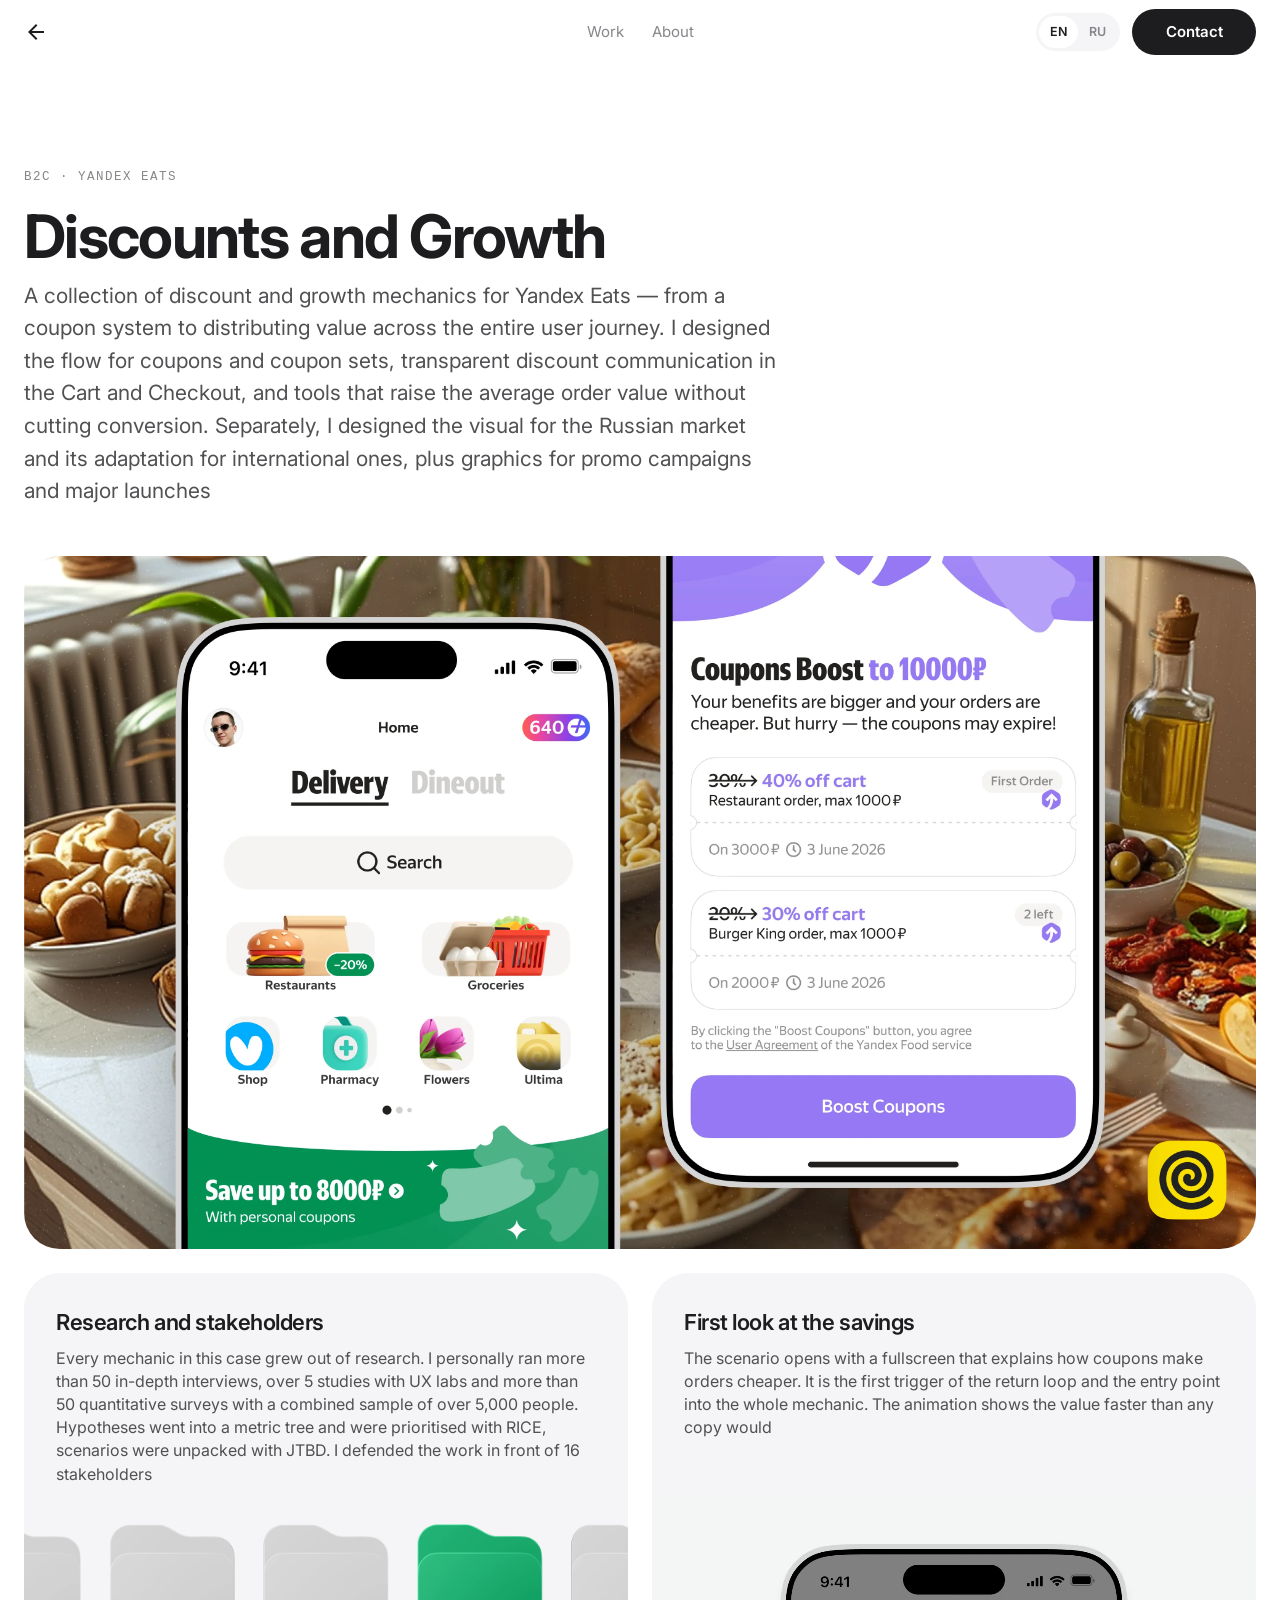
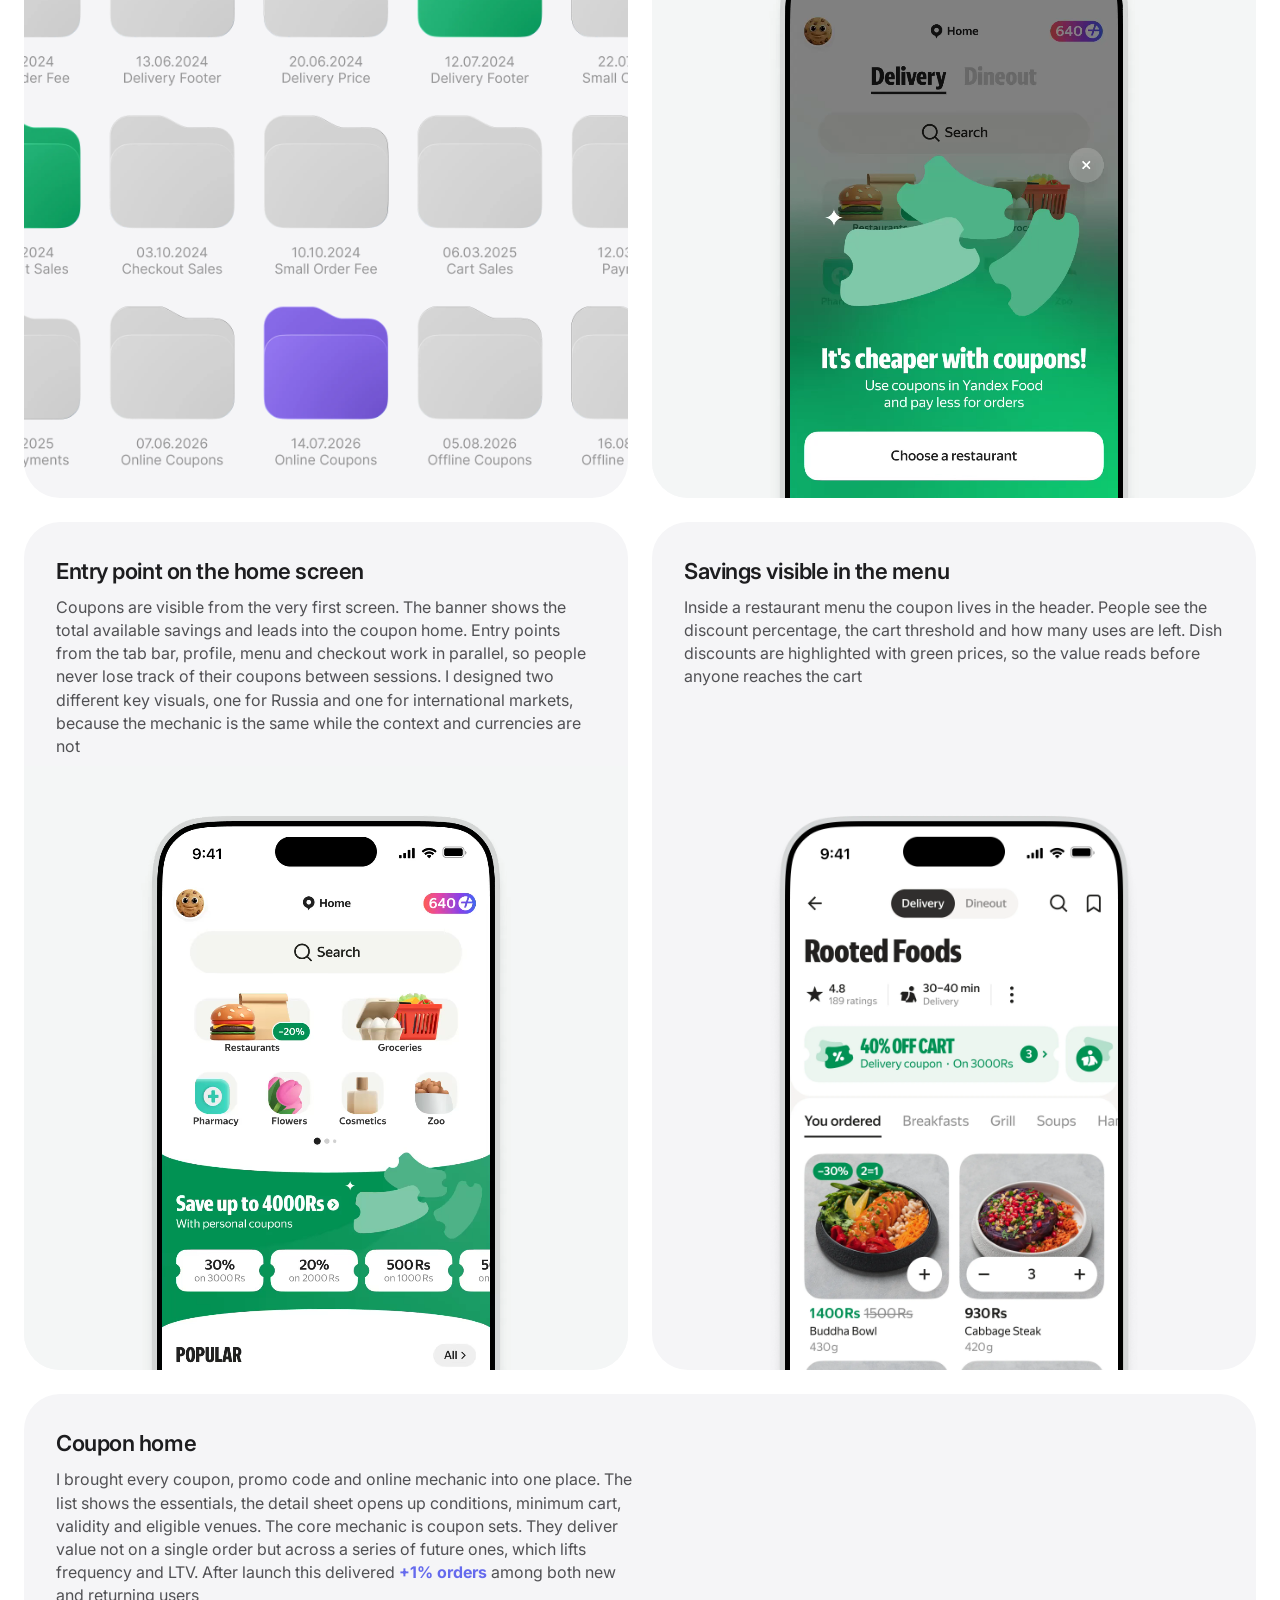
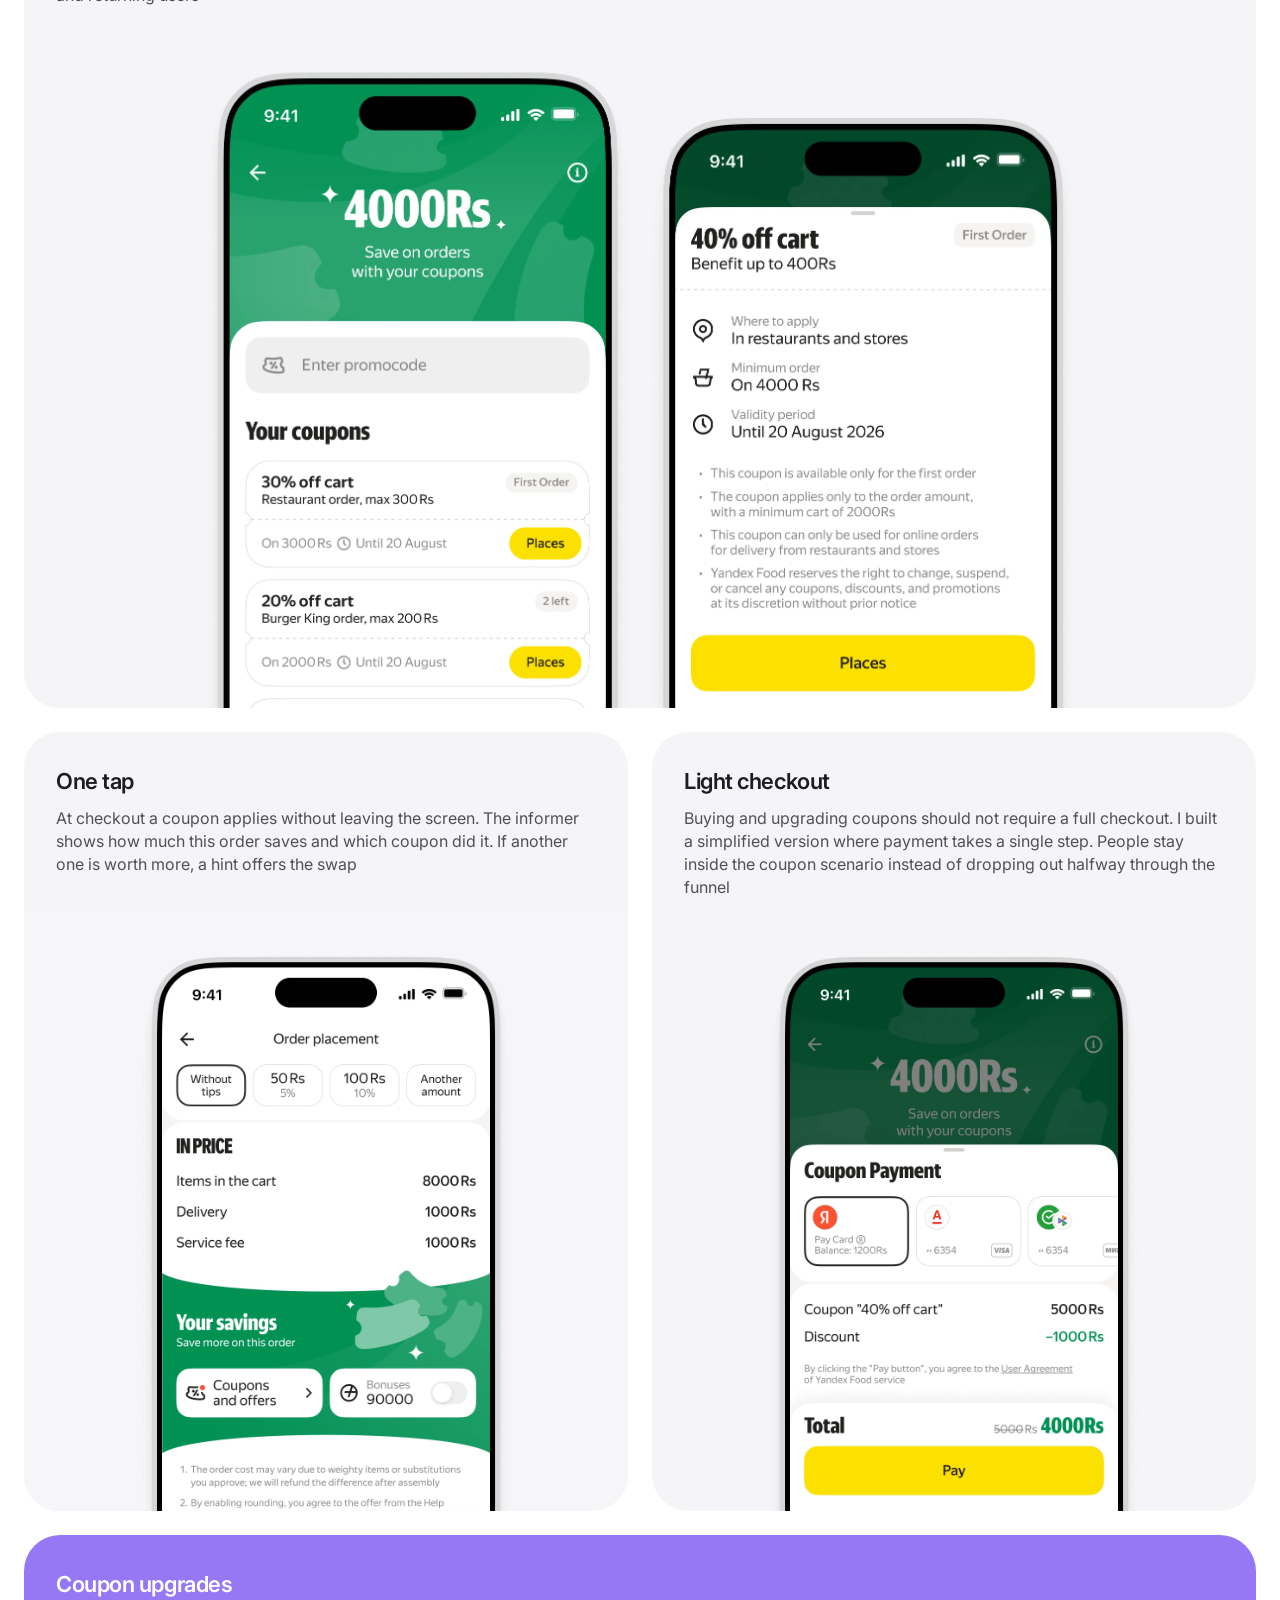
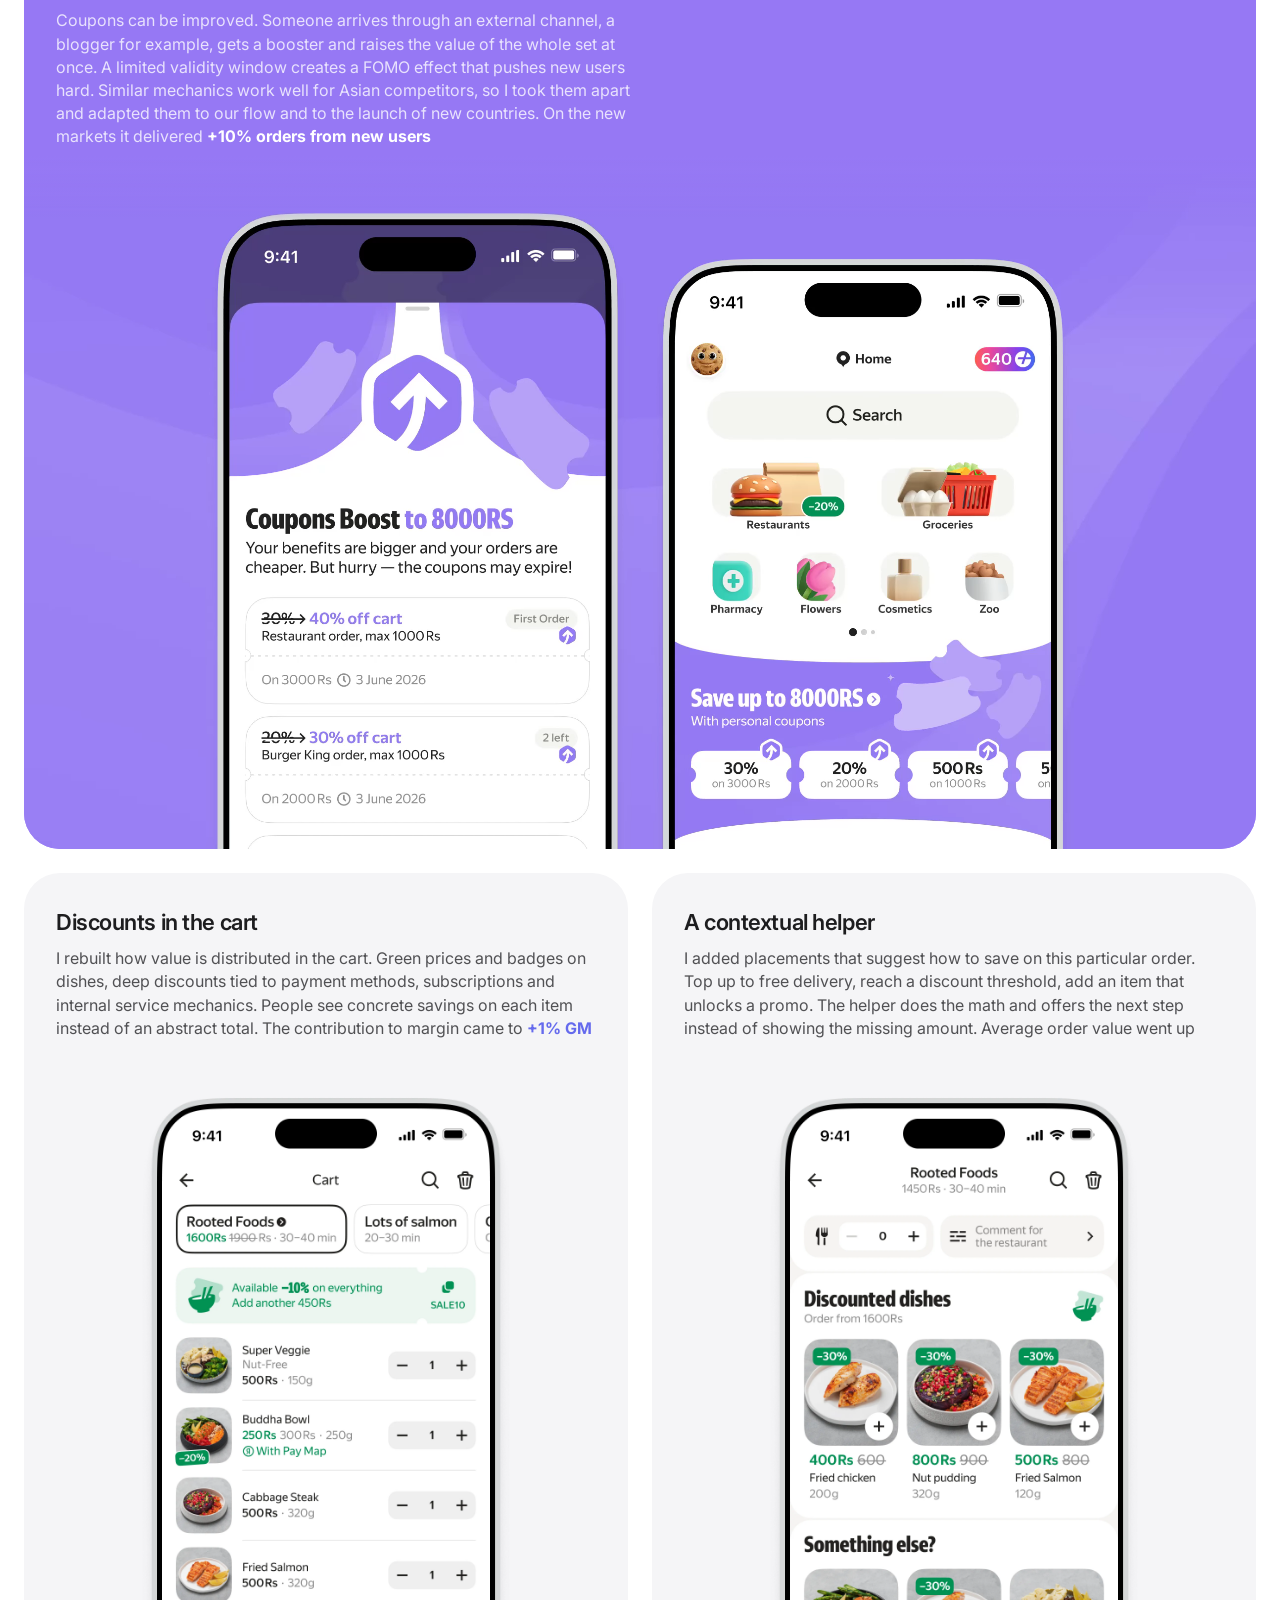
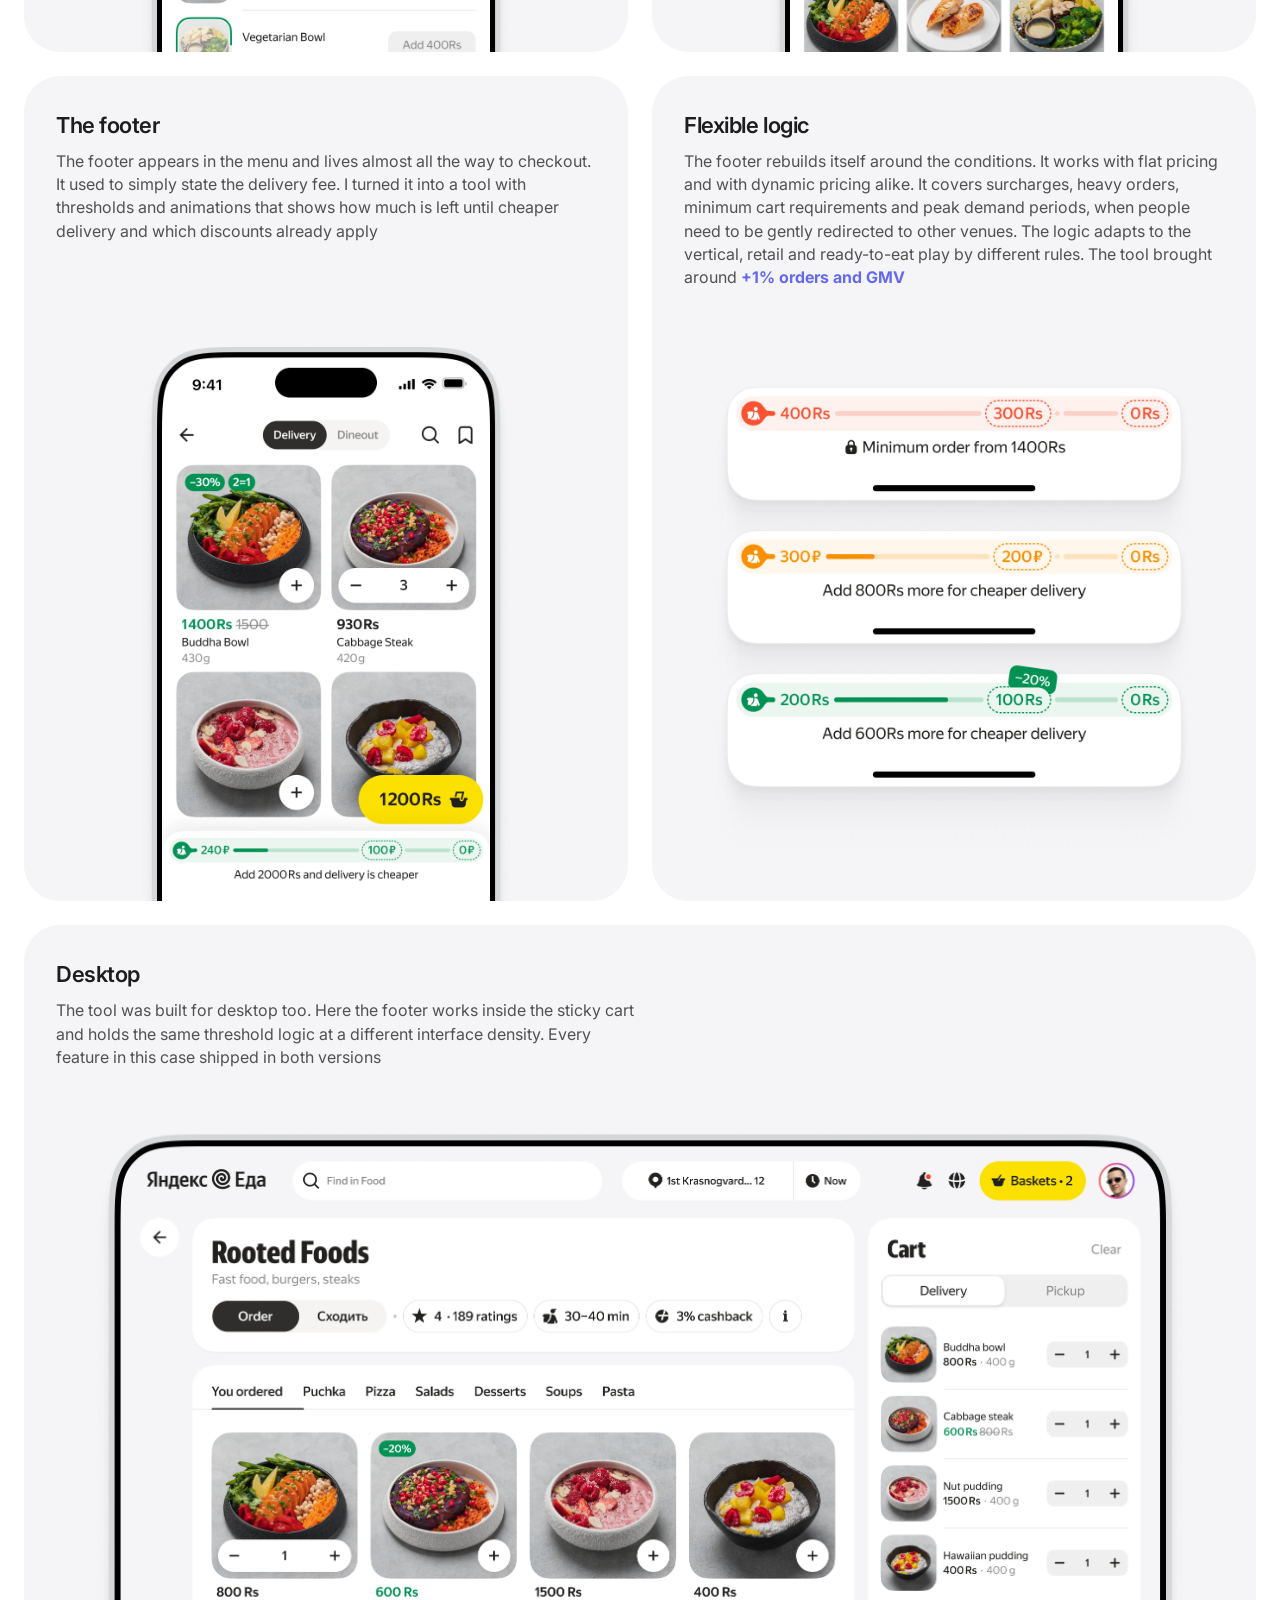
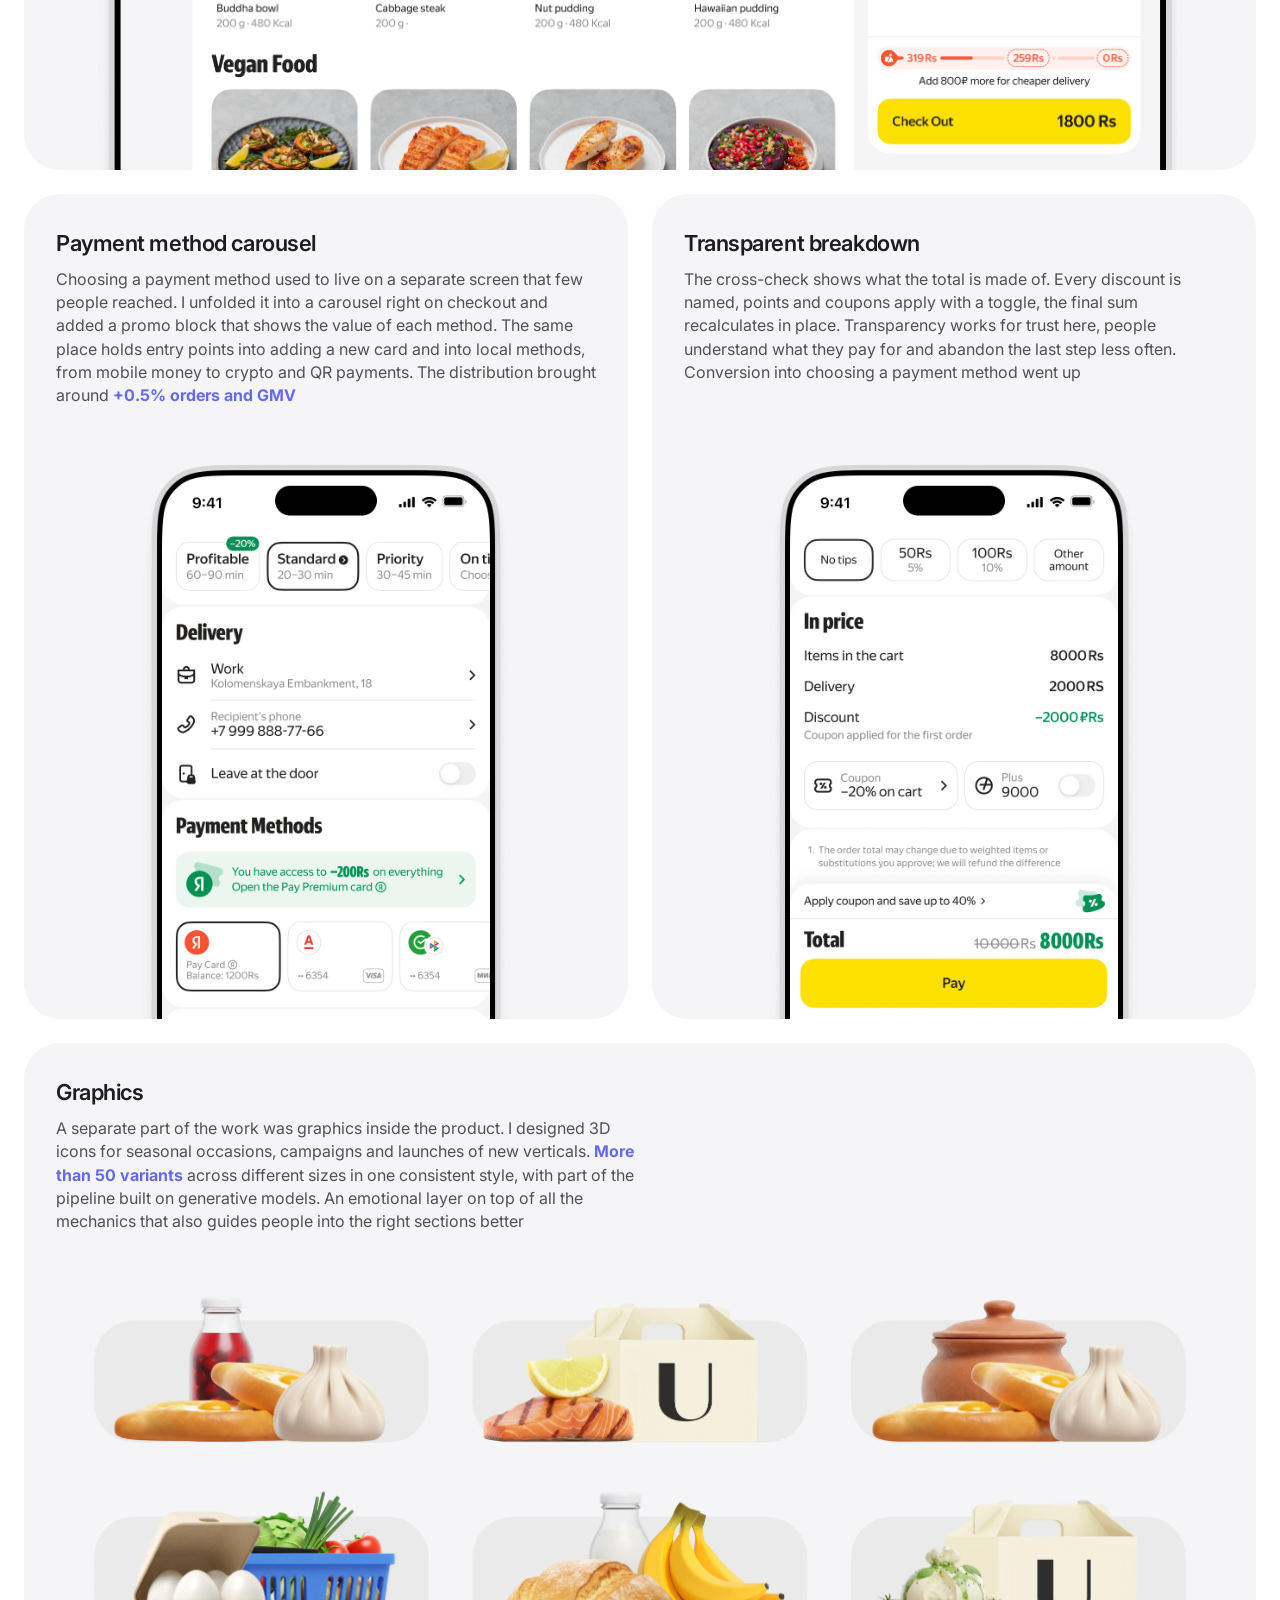
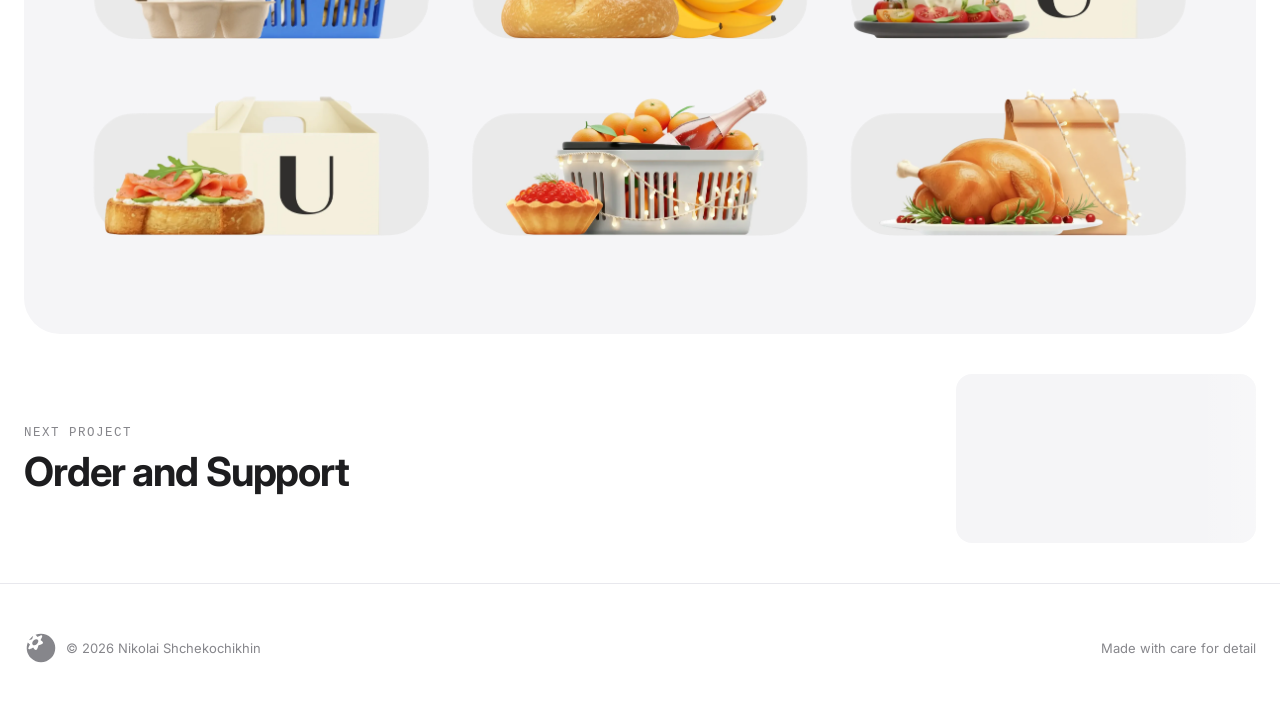
==== projects/discounts-and-growth/index.html @ 85268cc8 "Added New Project" ====
<!DOCTYPE html>
<html lang="en">
<head>
  <meta charset="UTF-8" />
  <meta name="viewport" content="width=device-width, initial-scale=1.0" />
  <title>Скидки и Рост — Николай Щекочихин</title>
  <link rel="icon" type="image/svg+xml" href="../../assets/favicon.svg" />
  <link rel="apple-touch-icon" href="../../assets/apple-touch-icon.png" />
  <meta name="description" content="Кейс: Скидки и Рост." />
  <link rel="preconnect" href="https://fonts.googleapis.com" />
  <link rel="preconnect" href="https://fonts.gstatic.com" crossorigin />
  <link href="https://fonts.googleapis.com/css2?family=Inter:wght@400;500;600;700;800&display=swap" rel="stylesheet" />
  <link rel="stylesheet" href="../../styles.css" />
  <!-- Yandex.Metrika counter -->
  <script type="text/javascript">
    (function(m,e,t,r,i,k,a){
        m[i]=m[i]||function(){(m[i].a=m[i].a||[]).push(arguments)};
        m[i].l=1*new Date();
        for (var j = 0; j < document.scripts.length; j++) {if (document.scripts[j].src === r) { return; }}
        k=e.createElement(t),a=e.getElementsByTagName(t)[0],k.async=1,k.src=r,a.parentNode.insertBefore(k,a)
    })(window, document,'script','https://mc.yandex.ru/metrika/tag.js?id=111039248', 'ym');

    ym(111039248, 'init', {ssr:true, webvisor:true, clickmap:true, ecommerce:"dataLayer", referrer: document.referrer, url: location.href, accurateTrackBounce:true, trackLinks:true});
  </script>
  <noscript><div><img src="https://mc.yandex.ru/watch/111039248" style="position:absolute; left:-9999px;" alt="" /></div></noscript>
  <!-- /Yandex.Metrika counter -->
</head>
<body>

  <!-- ============ HEADER (full-width sticky bar, back) ============ -->
  <header class="site-header">
    <div class="wrap nav">
      <a class="nav-back" href="../../index.html" aria-label="Назад"><svg viewBox="0 0 24 24" fill="none"><path fill-rule="evenodd" clip-rule="evenodd" d="M7.8 11L13.4 5.4L12 4L4 12L12 20L13.4 18.6L7.8 13H20V11H7.8Z" fill="currentColor"/></svg></a>
      <nav class="nav-links">
        <a href="../../index.html" data-ru="Работы" data-en="Work">Работы</a>
        <a href="../../about.html" data-ru="Обо мне" data-en="About">Обо мне</a>
      </nav>
      <div class="nav-right">
        <div class="lang-toggle" role="group" aria-label="Language">
          <button data-lang="en" class="active">EN</button>
          <button data-lang="ru">RU</button>
        </div>
        <a class="btn btn-primary" href="https://t.me/username" target="_blank" rel="noopener" aria-label="Связаться"><span class="cta-label" data-ru="Связаться" data-en="Contact">Связаться</span><svg class="cta-ic" viewBox="0 0 24 24" fill="none"><path d="M9.55825 14.3029L15.9202 19.0033C16.6462 19.4038 17.1702 19.1964 17.351 18.3292L19.9407 6.12583C20.2058 5.06284 19.5355 4.58072 18.841 4.89603L3.63455 10.7596C2.59657 11.1759 2.60262 11.755 3.44535 12.013L7.34766 13.231L16.3819 7.53138C16.8084 7.27275 17.1998 7.4118 16.8786 7.69693" fill="currentColor"/></svg></a>
      </div>
    </div>
  </header>

  <main>

    <!-- ========================= PROJECT HERO ========================= -->
    <section class="project-hero">
      <div class="wrap">
        <div class="eyebrow reveal" data-ru="B2C · Yandex Eats" data-en="B2C · Yandex Eats">B2C · Yandex Eats</div>
        <h1 class="display reveal" data-ru="Скидки и Рост" data-en="Discounts and Growth">Скидки и Рост</h1>
        <p class="project-summary reveal"
           data-ru="Набор скидочных и ростовых механик Яндекс Еды — от системы купонов до дистрибуции выгоды по всему пути пользователя. Проектировал флоу купонов и наборов, прозрачную коммуникацию скидок на Корзине и Чекауте, инструменты, которые повышают средний чек, не срезая конверсию в заказ. Отдельно проектировал визуал под российский рынок и адаптацию под международные, а также графику для промо-кампаний и крупных запусков"
           data-en="A collection of discount and growth mechanics for Yandex Eats — from a coupon system to distributing value across the entire user journey. I designed the flow for coupons and coupon sets, transparent discount communication in the Cart and Checkout, and tools that raise the average order value without cutting conversion. Separately, I designed the visual for the Russian market and its adaptation for international ones, plus graphics for promo campaigns and major launches">A collection of discount and growth mechanics for Yandex Eats — from a coupon system to distributing value across the entire user journey. I designed the flow for coupons and coupon sets, transparent discount communication in the Cart and Checkout, and tools that raise the average order value without cutting conversion. Separately, I designed the visual for the Russian market and its adaptation for international ones, plus graphics for promo campaigns and major launches</p>
      </div>
    </section>

    <!-- ============================================================
         КЕЙС — карточки (v2). Одна карточка = опц. текст сверху + одна
         картинка на сером. Аспект задаёт сама картинка (прозрачный PNG).
           .ccard        половина ширины
           +.full        на всю ширину сетки
           +.fill        без текста — картинка на всю карточку
           +.violet      фиолетовая заливка (одна карточка — апгрейд купонов)
         Метрики в тексте — <span class="metric"> (нужен data-html на <p>).
         Картинки: img/NN-sq.webp | img/NN-16x9.webp
         Видео: img/NN-*.webm (VP9) + poster того же имени .webp. Если
         браузер не умеет webm, останется статичный poster — этого хватает,
         второй фолбэк не держим. Ленивую загрузку и play/pause по вьюпорту
         делает initCaseVideo() в main.js.
         ============================================================ -->
    <div class="wrap">
      <div class="case-flow">

        <!-- Обложка кейса — 16:9, без текста -->
        <div class="ccard fill full reveal">
          <div class="cm"><img src="img/01-cover-wide.webp" width="4000" height="2250" alt="" loading="eager"></div>
        </div>

        <!-- ГРУППА 0 · Подход -->

        <!-- 02 · Ресёрч и стейкхолдеры -->
        <div class="ccard reveal">
          <div class="ct">
            <h3 data-ru="Ресёрч и стейкхолдеры" data-en="Research and stakeholders">Research and stakeholders</h3>
            <p data-ru="Каждая механика в кейсе выросла из ресёрча. Лично провёл больше 50 глубинных интервью, свыше 5 исследований с UX-лабораториями и больше 50 количественных опросов с общей выборкой более 5000 человек. Гипотезы складывал в дерево метрик и приоритизировал по RICE, сценарии разбирал через JTBD. Решения защищал перед 16 стейкхолдерами"
               data-en="Every mechanic in this case grew out of research. I personally ran more than 50 in-depth interviews, over 5 studies with UX labs and more than 50 quantitative surveys with a combined sample of over 5,000 people. Hypotheses went into a metric tree and were prioritised with RICE, scenarios were unpacked with JTBD. I defended the work in front of 16 stakeholders">Every mechanic in this case grew out of research. I personally ran more than 50 in-depth interviews, over 5 studies with UX labs and more than 50 quantitative surveys with a combined sample of over 5,000 people. Hypotheses went into a metric tree and were prioritised with RICE, scenarios were unpacked with JTBD. I defended the work in front of 16 stakeholders</p>
          </div>
          <div class="cm"><img src="img/02-sq.webp" width="2800" height="2800" alt="" loading="lazy"></div>
        </div>

        <!-- ГРУППА 1 · Купоны -->

        <!-- 03 · Встречающий фуллскрин (видео) -->
        <div class="ccard reveal">
          <div class="ct">
            <h3 data-ru="Первое знакомство с выгодой" data-en="First look at the savings">First look at the savings</h3>
            <p data-ru="Сценарий начинается с фуллскрина, который объясняет, что с купонами заказы обходятся дешевле. Это первый триггер петли возврата и вход во всю механику. Анимация показывает выгоду быстрее, чем это сделал бы текст"
               data-en="The scenario opens with a fullscreen that explains how coupons make orders cheaper. It is the first trigger of the return loop and the entry point into the whole mechanic. The animation shows the value faster than any copy would">The scenario opens with a fullscreen that explains how coupons make orders cheaper. It is the first trigger of the return loop and the entry point into the whole mechanic. The animation shows the value faster than any copy would</p>
          </div>
          <div class="cm"><video src="img/03-sq.webm" poster="img/03-sq.webp" width="1400" height="1400" muted loop playsinline preload="none" aria-hidden="true"></video></div>
        </div>

        <!-- 04 · Точка входа на главной (видео) -->
        <div class="ccard reveal">
          <div class="ct">
            <h3 data-ru="Точка входа на главной" data-en="Entry point on the home screen">Entry point on the home screen</h3>
            <p data-ru="Купоны видно с первого экрана. Баннер показывает сумму доступной выгоды и ведёт в дом купонов. Параллельно работают входы из таббара, профиля, меню и чекаута, поэтому пользователь не теряет свои купоны между сессиями. Для РФ и для международных рынков сделал два разных ключевых визуала, потому что механика одна, а контекст и валюты разные"
               data-en="Coupons are visible from the very first screen. The banner shows the total available savings and leads into the coupon home. Entry points from the tab bar, profile, menu and checkout work in parallel, so people never lose track of their coupons between sessions. I designed two different key visuals, one for Russia and one for international markets, because the mechanic is the same while the context and currencies are not">Coupons are visible from the very first screen. The banner shows the total available savings and leads into the coupon home. Entry points from the tab bar, profile, menu and checkout work in parallel, so people never lose track of their coupons between sessions. I designed two different key visuals, one for Russia and one for international markets, because the mechanic is the same while the context and currencies are not</p>
          </div>
          <div class="cm"><video src="img/04-sq.webm" poster="img/04-sq.webp" width="1400" height="1400" muted loop playsinline preload="none" aria-hidden="true"></video></div>
        </div>

        <!-- 05 · Экран меню -->
        <div class="ccard reveal">
          <div class="ct">
            <h3 data-ru="Выгода видна в меню" data-en="Savings visible in the menu">Savings visible in the menu</h3>
            <p data-ru="Внутри меню купон живёт в шапке ресторана. Пользователь видит процент скидки, порог корзины и число оставшихся применений. Скидки на блюда подсвечены зелёными ценами, поэтому выгода читается ещё до перехода в корзину"
               data-en="Inside a restaurant menu the coupon lives in the header. People see the discount percentage, the cart threshold and how many uses are left. Dish discounts are highlighted with green prices, so the value reads before anyone reaches the cart">Inside a restaurant menu the coupon lives in the header. People see the discount percentage, the cart threshold and how many uses are left. Dish discounts are highlighted with green prices, so the value reads before anyone reaches the cart</p>
          </div>
          <div class="cm"><img src="img/05-sq.webp" width="2800" height="2800" alt="" loading="lazy"></div>
        </div>

        <!-- 06 · Дом купонов -->
        <div class="ccard full reveal">
          <div class="ct">
            <h3 data-ru="Дом купонов" data-en="Coupon home">Coupon home</h3>
            <p data-html data-ru="Собрал все купоны, промокоды и онлайн-механики в одном месте. Список показывает главное, детальная шторка раскрывает условия, минимальную корзину, срок действия и доступные заведения. Ключевая механика это наборы купонов. Они дают выгоду не на один заказ, а на серию будущих, и за счёт этого поднимают частотность и LTV. После запуска это дало <span class='metric'>+1% заказов</span> и у новичков, и у постоянных пользователей"
               data-en="I brought every coupon, promo code and online mechanic into one place. The list shows the essentials, the detail sheet opens up conditions, minimum cart, validity and eligible venues. The core mechanic is coupon sets. They deliver value not on a single order but across a series of future ones, which lifts frequency and LTV. After launch this delivered <span class='metric'>+1% orders</span> among both new and returning users">I brought every coupon, promo code and online mechanic into one place. The list shows the essentials, the detail sheet opens up conditions, minimum cart, validity and eligible venues. The core mechanic is coupon sets. They deliver value not on a single order but across a series of future ones, which lifts frequency and LTV. After launch this delivered <span class='metric'>+1% orders</span> among both new and returning users</p>
          </div>
          <div class="cm"><img src="img/06-16x9.webp" width="4978" height="2800" alt="" loading="lazy"></div>
        </div>

        <!-- 07 · Точка входа на чекауте (видео) -->
        <div class="ccard reveal">
          <div class="ct">
            <h3 data-ru="В один тап" data-en="One tap">One tap</h3>
            <p data-ru="На чекауте купон применяется без ухода с экрана. Информер показывает, сколько пользователь экономит на этом заказе и какой купон сработал. Если выгоднее применить другой, подсказка предложит замену"
               data-en="At checkout a coupon applies without leaving the screen. The informer shows how much this order saves and which coupon did it. If another one is worth more, a hint offers the swap">At checkout a coupon applies without leaving the screen. The informer shows how much this order saves and which coupon did it. If another one is worth more, a hint offers the swap</p>
          </div>
          <div class="cm"><video src="img/07-sq.webm" poster="img/07-sq.webp" width="1400" height="1400" muted loop playsinline preload="none" aria-hidden="true"></video></div>
        </div>

        <!-- 08 · Лайт-чекаут -->
        <div class="ccard reveal">
          <div class="ct">
            <h3 data-ru="Лайт-чекаут" data-en="Light checkout">Light checkout</h3>
            <p data-ru="Покупка и апгрейд купонов не должны требовать полного чекаута. Собрал упрощённую версию, где оплата занимает один шаг. Так пользователь остаётся внутри купонного сценария и не выпадает из воронки на середине"
               data-en="Buying and upgrading coupons should not require a full checkout. I built a simplified version where payment takes a single step. People stay inside the coupon scenario instead of dropping out halfway through the funnel">Buying and upgrading coupons should not require a full checkout. I built a simplified version where payment takes a single step. People stay inside the coupon scenario instead of dropping out halfway through the funnel</p>
          </div>
          <div class="cm"><img src="img/08-sq.webp" width="2800" height="2800" alt="" loading="lazy"></div>
        </div>

        <!-- 09 · Апгрейд купонов — фиолетовая, во всю ширину (видео) -->
        <div class="ccard full violet reveal">
          <div class="ct">
            <h3 data-ru="Апгрейд купонов" data-en="Coupon upgrades">Coupon upgrades</h3>
            <p data-html data-ru="Купоны можно улучшать. Пользователь приходит по внешнему каналу, например от блогера, получает бустер и повышает номинал сразу всего набора. Ограниченный срок действия создаёт FOMO-эффект, который сильно качает новичков. Похожие механики хорошо работают у азиатских конкурентов, я разобрал их и адаптировал под наш флоу и под запуск новых стран. На новых рынках механика дала <span class='metric'>+10% заказов новичков</span>"
               data-en="Coupons can be improved. Someone arrives through an external channel, a blogger for example, gets a booster and raises the value of the whole set at once. A limited validity window creates a FOMO effect that pushes new users hard. Similar mechanics work well for Asian competitors, so I took them apart and adapted them to our flow and to the launch of new countries. On the new markets it delivered <span class='metric'>+10% orders from new users</span>">Coupons can be improved. Someone arrives through an external channel, a blogger for example, gets a booster and raises the value of the whole set at once. A limited validity window creates a FOMO effect that pushes new users hard. Similar mechanics work well for Asian competitors, so I took them apart and adapted them to our flow and to the launch of new countries. On the new markets it delivered <span class='metric'>+10% orders from new users</span></p>
          </div>
          <div class="cm"><video src="img/09-16x9.webm" poster="img/09-16x9.webp" width="2490" height="1400" muted loop playsinline preload="none" aria-hidden="true"></video></div>
        </div>

        <!-- ГРУППА 2 · Выгода на корзине -->

        <!-- 10 · Скидки в корзине -->
        <div class="ccard reveal">
          <div class="ct">
            <h3 data-ru="Скидки в корзине" data-en="Discounts in the cart">Discounts in the cart</h3>
            <p data-html data-ru="Пересобрал то, как выгода дистрибуцируется в корзине. Зелёные цены и бэйджи на блюдах, глубокие скидки по способам оплаты, подпискам и внутренним механикам сервиса. Пользователь видит не абстрактный итог, а конкретную экономию на каждой позиции. Вклад в маржинальность составил <span class='metric'>+1% GM</span>"
               data-en="I rebuilt how value is distributed in the cart. Green prices and badges on dishes, deep discounts tied to payment methods, subscriptions and internal service mechanics. People see concrete savings on each item instead of an abstract total. The contribution to margin came to <span class='metric'>+1% GM</span>">I rebuilt how value is distributed in the cart. Green prices and badges on dishes, deep discounts tied to payment methods, subscriptions and internal service mechanics. People see concrete savings on each item instead of an abstract total. The contribution to margin came to <span class='metric'>+1% GM</span></p>
          </div>
          <div class="cm"><img src="img/10-sq.webp" width="2800" height="2800" alt="" loading="lazy"></div>
        </div>

        <!-- 11 · Контекстный помощник -->
        <div class="ccard reveal">
          <div class="ct">
            <h3 data-ru="Контекстный помощник" data-en="A contextual helper">A contextual helper</h3>
            <p data-ru="Добавил плейсменты, которые подсказывают, как сэкономить именно на этом заказе. Добрать до бесплатной доставки, дотянуть до порога скидки, добавить позицию, которая откроет промо. Помощник считает за пользователя и предлагает следующий шаг вместо того, чтобы показать недостающую сумму. Средний чек вырос"
               data-en="I added placements that suggest how to save on this particular order. Top up to free delivery, reach a discount threshold, add an item that unlocks a promo. The helper does the math and offers the next step instead of showing the missing amount. Average order value went up">I added placements that suggest how to save on this particular order. Top up to free delivery, reach a discount threshold, add an item that unlocks a promo. The helper does the math and offers the next step instead of showing the missing amount. Average order value went up</p>
          </div>
          <div class="cm"><img src="img/11-sq.webp" width="2800" height="2800" alt="" loading="lazy"></div>
        </div>

        <!-- ГРУППА 3 · Футер -->

        <!-- 12 · Футер -->
        <div class="ccard reveal">
          <div class="ct">
            <h3 data-ru="Футер" data-en="The footer">The footer</h3>
            <p data-ru="Футер появляется с меню и живёт почти до чекаута. Раньше он просто сообщал стоимость доставки. Превратил его в инструмент с трешхолдами и анимациями, который показывает, сколько осталось до более выгодной доставки и какие скидки уже применены"
               data-en="The footer appears in the menu and lives almost all the way to checkout. It used to simply state the delivery fee. I turned it into a tool with thresholds and animations that shows how much is left until cheaper delivery and which discounts already apply">The footer appears in the menu and lives almost all the way to checkout. It used to simply state the delivery fee. I turned it into a tool with thresholds and animations that shows how much is left until cheaper delivery and which discounts already apply</p>
          </div>
          <div class="cm"><img src="img/12-sq.webp" width="2800" height="2800" alt="" loading="lazy"></div>
        </div>

        <!-- 13 · Гибкая логика -->
        <div class="ccard reveal">
          <div class="ct">
            <h3 data-ru="Гибкая логика" data-en="Flexible logic">Flexible logic</h3>
            <p data-html data-ru="Футер перестраивается под условия. Работает и при флэт-прайсинге, и при динамическом. Закрывает доплаты, тяжёлые заказы, минимальную корзину и периоды высокого спроса, когда пользователя нужно аккуратно развернуть в другие заведения. Логика адаптируется под направление, ритейл и готовая еда живут по разным правилам. Инструмент принёс около <span class='metric'>+1% заказов и GMV</span>"
               data-en="The footer rebuilds itself around the conditions. It works with flat pricing and with dynamic pricing alike. It covers surcharges, heavy orders, minimum cart requirements and peak demand periods, when people need to be gently redirected to other venues. The logic adapts to the vertical, retail and ready-to-eat play by different rules. The tool brought around <span class='metric'>+1% orders and GMV</span>">The footer rebuilds itself around the conditions. It works with flat pricing and with dynamic pricing alike. It covers surcharges, heavy orders, minimum cart requirements and peak demand periods, when people need to be gently redirected to other venues. The logic adapts to the vertical, retail and ready-to-eat play by different rules. The tool brought around <span class='metric'>+1% orders and GMV</span></p>
          </div>
          <div class="cm"><img src="img/13-sq.webp" width="2800" height="2800" alt="" loading="lazy"></div>
        </div>

        <!-- 14 · Десктоп -->
        <div class="ccard full reveal">
          <div class="ct">
            <h3 data-ru="Десктоп" data-en="Desktop">Desktop</h3>
            <p data-ru="Инструмент собран и для десктопа. Здесь футер работает внутри липкой корзины и держит ту же логику трешхолдов при другой плотности интерфейса. Все фичи кейса делались в двух версиях сразу"
               data-en="The tool was built for desktop too. Here the footer works inside the sticky cart and holds the same threshold logic at a different interface density. Every feature in this case shipped in both versions">The tool was built for desktop too. Here the footer works inside the sticky cart and holds the same threshold logic at a different interface density. Every feature in this case shipped in both versions</p>
          </div>
          <div class="cm"><img src="img/14-16x9.webp" width="4978" height="2800" alt="" loading="lazy"></div>
        </div>

        <!-- ГРУППА 4 · Чекаут -->

        <!-- 15 · Карусель способов оплаты -->
        <div class="ccard reveal">
          <div class="ct">
            <h3 data-ru="Карусель способов оплаты" data-en="Payment method carousel">Payment method carousel</h3>
            <p data-html data-ru="Раньше выбор способа оплаты жил на отдельном экране, куда доходили немногие. Развернул его в карусель прямо на чекауте и добавил промо-блок, который показывает выгоду от конкретного способа. Здесь же точки входа в подключение новой карты и в локальные методы, от мобильных денег до оплаты криптовалютой и QR. Дистрибуция принесла около <span class='metric'>+0,5% заказов и GMV</span>"
               data-en="Choosing a payment method used to live on a separate screen that few people reached. I unfolded it into a carousel right on checkout and added a promo block that shows the value of each method. The same place holds entry points into adding a new card and into local methods, from mobile money to crypto and QR payments. The distribution brought around <span class='metric'>+0.5% orders and GMV</span>">Choosing a payment method used to live on a separate screen that few people reached. I unfolded it into a carousel right on checkout and added a promo block that shows the value of each method. The same place holds entry points into adding a new card and into local methods, from mobile money to crypto and QR payments. The distribution brought around <span class='metric'>+0.5% orders and GMV</span></p>
          </div>
          <div class="cm"><img src="img/15-sq.webp" width="2800" height="2800" alt="" loading="lazy"></div>
        </div>

        <!-- 16 · Прозрачная детализация -->
        <div class="ccard reveal">
          <div class="ct">
            <h3 data-ru="Прозрачная детализация" data-en="Transparent breakdown">Transparent breakdown</h3>
            <p data-ru="Кросс-чек показывает, из чего складывается итог. Каждая скидка названа, баллы и купоны применяются переключателем, финальная сумма пересчитывается на месте. Прозрачность здесь работает на доверие, пользователь понимает, за что платит, и реже уходит с последнего шага. Конверсия в выбор способа оплаты выросла"
               data-en="The cross-check shows what the total is made of. Every discount is named, points and coupons apply with a toggle, the final sum recalculates in place. Transparency works for trust here, people understand what they pay for and abandon the last step less often. Conversion into choosing a payment method went up">The cross-check shows what the total is made of. Every discount is named, points and coupons apply with a toggle, the final sum recalculates in place. Transparency works for trust here, people understand what they pay for and abandon the last step less often. Conversion into choosing a payment method went up</p>
          </div>
          <div class="cm"><img src="img/16-sq.webp" width="2800" height="2800" alt="" loading="lazy"></div>
        </div>

        <!-- ГРУППА 5 · Графика -->

        <!-- 17 · Графика -->
        <div class="ccard full reveal">
          <div class="ct">
            <h3 data-ru="Графика" data-en="Graphics">Graphics</h3>
            <p data-html data-ru="Отдельная часть работы — это графика внутри продукта. Рисовал трёхмерные иконки под сезонные поводы, акции и запуски новых направлений. <span class='metric'>Больше 50 вариантов</span> в разных размерах и в единой стилистике, часть работы собрал на генеративных моделях. Эмоциональный слой поверх всей механики, который заодно лучше ведёт людей в нужные разделы"
               data-en="A separate part of the work was graphics inside the product. I designed 3D icons for seasonal occasions, campaigns and launches of new verticals. <span class='metric'>More than 50 variants</span> across different sizes in one consistent style, with part of the pipeline built on generative models. An emotional layer on top of all the mechanics that also guides people into the right sections better">A separate part of the work was graphics inside the product. I designed 3D icons for seasonal occasions, campaigns and launches of new verticals. <span class='metric'>More than 50 variants</span> across different sizes in one consistent style, with part of the pipeline built on generative models. An emotional layer on top of all the mechanics that also guides people into the right sections better</p>
          </div>
          <div class="cm"><img src="img/17-16x9.webp" width="4978" height="2800" alt="" loading="lazy"></div>
        </div>

      </div>
    </div>

    <!-- ========================= NEXT PROJECT (компактно) ========================= -->
    <section class="next">
      <div class="wrap reveal">
        <a href="../order-and-support/index.html">
          <div class="next-text">
            <span class="eyebrow" data-ru="Следующий проект" data-en="Next project">Следующий проект</span>
            <h2 class="display" data-ru="Заказ и Поддержка" data-en="Order and Support">Заказ и Поддержка</h2>
          </div>
          <div class="next-cover"><img src="../order-and-support/img/01-cover-wide.webp" width="4000" height="2250" alt="Order and Support" loading="lazy" style="aspect-ratio:16/9;object-fit:cover"></div>
        </a>
      </div>
    </section>

  </main>

  <div class="wrap">
    <div class="legal legal--divided">
      <div class="legal-left">
        <svg class="legal-logo" viewBox="0 0 1000 1000" width="34" height="34" role="img" aria-label="Ponache" xmlns="http://www.w3.org/2000/svg"><path d="M339.114 111.918C491.375 48.8656 673.201 79.2308 796.985 203.015C961.005 367.035 961.005 632.964 796.985 796.984C632.964 961.004 367.035 961.004 203.015 796.984C79.2368 673.206 48.8686 491.391 111.909 339.134C122.295 353.049 142.346 368.493 170.668 390.302C173.2 392.251 174.467 393.227 174.774 394.788C174.821 395.027 174.85 395.276 174.863 395.529C174.941 397.183 174.018 399.047 172.165 402.77C136.693 474.069 118.953 509.718 130.881 526.365C132.595 528.757 134.673 530.835 137.065 532.55C153.711 544.479 189.363 526.743 260.663 491.27C264.385 489.418 266.247 488.49 267.901 488.567C268.154 488.579 268.403 488.61 268.643 488.657C270.204 488.964 271.182 490.233 273.132 492.767C310.478 541.267 329.155 565.514 353.462 558.495C356.954 557.487 360.438 556.08 363.838 554.302C387.504 541.924 398.904 505.51 421.703 432.689C422.894 428.887 423.489 426.985 424.836 425.502C425.043 425.274 425.262 425.055 425.49 424.849C426.972 423.503 428.875 422.907 432.676 421.717C505.497 398.917 541.911 387.517 554.289 363.852C556.067 360.452 557.474 356.967 558.483 353.475C565.502 329.167 541.253 310.492 492.753 273.145C490.22 271.195 488.951 270.217 488.644 268.655C488.597 268.416 488.567 268.166 488.555 267.913C488.478 266.26 489.405 264.398 491.256 260.677C526.729 189.376 544.466 153.725 532.536 137.078C530.822 134.686 528.745 132.608 526.353 130.894C509.706 118.966 474.056 136.706 402.758 172.178C399.035 174.03 397.171 174.953 395.517 174.875C395.263 174.863 395.014 174.833 394.775 174.786C393.214 174.479 392.238 173.214 390.288 170.682C368.476 142.355 353.03 122.302 339.114 111.918ZM282.215 282.219C323.22 241.214 378.623 230.133 405.959 257.47C433.296 284.806 422.215 340.208 381.21 381.213C340.205 422.218 284.803 433.298 257.466 405.962C230.13 378.625 241.211 323.224 282.215 282.219ZM269.726 148.654C261.27 168.294 252.851 195.179 241.713 230.754C240.523 234.556 239.928 236.459 238.582 237.941C238.376 238.169 238.156 238.388 237.929 238.595C236.446 239.941 234.543 240.536 230.74 241.727C195.17 252.863 168.287 261.281 148.648 269.736C164.146 246.14 182.268 223.762 203.015 203.015C223.759 182.271 246.134 164.151 269.726 148.654Z" fill="currentColor"/></svg>
        <span>© <span data-year></span> <span data-ru="Николай Щекочихин" data-en="Nikolai Shchekochikhin">Николай Щекочихин</span></span>
      </div>
      <span data-ru="Сделано с любовью к деталям" data-en="Made with care for detail">Сделано с любовью к деталям</span>
    </div>
  </div>

  <script src="../../main.js"></script>
</body>
</html>
---- styles.css ----
/* ============================================================
   Portfolio — clean & fresh
   Full-width sticky header (blur) · combined content plates
   (text + screenshot in one plate) · no shadows · 24px gaps.
   Type: SF Pro (system) → Inter fallback.
   ============================================================ */

:root {
  --bg:         #ffffff;
  --bg-2:       #f5f5f7;
  --ink:        #1d1d1f;
  --ink-soft:   #515154;
  --ink-faint:  #86868b;
  --line:       #e8e8ed;

  --ph:         #ececef;
  --brand:      #656AED;   /* personal accent */

  --max:        1480px;
  --gutter:     clamp(14px, 2vw, 24px);
  --radius:     28px;
  --radius-sm:  16px;
  --gap:        24px;

  --mono: ui-monospace, SFMono-Regular, "SF Mono", Menlo, Consolas, monospace;

  --t-fast:  .25s cubic-bezier(.22,.61,.36,1);
  --t-slow:  .7s  cubic-bezier(.22,.61,.36,1);
}

* { box-sizing: border-box; -webkit-tap-highlight-color: transparent; }
html { scroll-behavior: smooth; scroll-padding-top: 84px; }

body {
  margin: 0;
  background: var(--bg);
  color: var(--ink);
  font-family: -apple-system, BlinkMacSystemFont, "SF Pro Display", "Inter", "Segoe UI", sans-serif;
  font-size: 17px;
  line-height: 1.55;
  -webkit-font-smoothing: antialiased;
  text-rendering: optimizeLegibility;
}

/* height: auto обязателен: у картинок проставлены атрибуты width/height (чтобы
   браузер резервировал место под шиммер), а без этого атрибутная высота
   перебивала бы aspect-ratio из CSS и обложки растягивались бы на натуральный размер */
img { max-width: 100%; height: auto; display: block; }
a   { color: inherit; text-decoration: none; }
/* убираем задержку тапа (браузер иначе ждёт double-tap ~300мс) */
a, button { touch-action: manipulation; }

.display { font-weight: 700; letter-spacing: -0.028em; line-height: 1.04; }
.wrap { max-width: var(--max); margin: 0 auto; padding-inline: var(--gutter); }

.eyebrow {
  display: inline-block; font-family: var(--mono);
  font-size: 12.5px; letter-spacing: .12em; text-transform: uppercase;
  color: var(--ink-faint); font-weight: 500;
}

/* soft colour bubbles (labels) */
.tag {
  display: inline-block; font-family: var(--mono); font-weight: 600;
  font-size: 12px; letter-spacing: .08em; text-transform: uppercase;
  padding: 7px 13px; border-radius: 999px;
}
.tag.c-blue   { background: #e9f0ff; color: #0a63f0; }
.tag.c-green  { background: #e6f7ed; color: #0a9b4d; }
.tag.c-orange { background: #fff0e2; color: #c96a14; }
.tag.c-purple { background: #efeaff; color: #6248f0; }
.tag.c-pink   { background: #ffe9f0; color: #db2e66; }

/* pill buttons */
.btn {
  display: inline-flex; align-items: center; gap: 8px;
  font-size: 15px; font-weight: 600; padding: 10px 20px; border-radius: 999px;
  transition: all var(--t-fast); cursor: pointer; border: 1px solid transparent; white-space: nowrap;
}
.btn-primary { background: var(--ink); color: #fff; }
.btn-primary:hover { background: #000; }
.btn-ghost { color: var(--ink); border-color: var(--line); background: transparent; }
.btn-ghost:hover { border-color: var(--ink); }

/* ============================================================
   HEADER — full-width sticky bar with blur (first approach)
   ============================================================ */
.site-header {
  position: sticky; top: 0; z-index: 50;
  background: color-mix(in srgb, var(--bg) 80%, transparent);
  backdrop-filter: saturate(180%) blur(18px);
  -webkit-backdrop-filter: saturate(180%) blur(18px);
  border-bottom: 1px solid transparent;
  transition: border-color var(--t-fast);
}
.site-header.scrolled { border-bottom-color: var(--line); }
.nav { position: relative; display: flex; align-items: center; justify-content: space-between; height: 64px; }
.brand { font-weight: 700; letter-spacing: -0.02em; font-size: 16px; display: inline-flex; align-items: center; gap: 6px; }
.brand .chev { font-size: 20px; line-height: 1; }
/* geometrically centered on the page */
.nav-links { position: absolute; left: 50%; top: 50%; transform: translate(-50%, -50%); display: flex; align-items: center; gap: 28px; }
.nav-links a { font-size: 15px; color: var(--ink-faint); transition: color var(--t-fast); }
.nav-links a:hover { color: var(--ink); }
.nav-back { display: inline-flex; align-items: center; justify-content: center; width: 40px; height: 40px; margin-left: -8px; color: var(--ink); transition: opacity var(--t-fast); }
.nav-back:hover { opacity: .55; }
.nav-back svg { width: 24px; height: 24px; }
.nav-right { display: flex; align-items: center; gap: 12px; }
/* compact fixed-width CTA so it doesn't jump between languages */
.nav-right .btn-primary { min-width: 124px; padding-inline: 16px; justify-content: center; }

.lang-toggle { display: inline-flex; background: var(--bg-2); border-radius: 999px; padding: 3px; font-size: 12.5px; font-weight: 600; }
.lang-toggle button {
  border: 0; background: transparent; cursor: pointer;
  padding: 6px 11px; border-radius: 999px; color: var(--ink-faint);
  font: inherit; transition: all var(--t-fast);
}
.lang-toggle button.active { background: var(--bg); color: var(--ink); }

.nav-burger { display: none; align-items: center; justify-content: center; width: 40px; height: 40px; margin-left: -6px; background: transparent; border: 0; cursor: pointer; color: var(--ink); transition: transform var(--t-fast), opacity var(--t-fast); }
.nav-burger svg { width: 24px; height: 24px; }
.nav-menu { display: none; }
.cta-ic { display: none; }   /* CTA icon — mobile only */

@media (max-width: 760px) {
  .nav-links { display: none; }
  .brand { display: none; }                  /* name hidden — burger takes the left */
  .nav-burger { display: inline-flex; }
  .nav-right { margin-left: auto; gap: 8px; }

  /* language toggle stays in the header next to the CTA (like desktop), just more compact */
  .nav-right .lang-toggle { padding: 2px; font-size: 12px; }
  .nav-right .lang-toggle button { padding: 6px 9px; }

  /* CTA stays pinned right — fixed width (fits the longer wording) so it doesn't jump between languages */
  .nav-right .btn-primary { min-width: 112px; padding: 9px 14px; font-size: 14px; }
  .nav-right .btn-primary .cta-ic { display: none; }

  /* panel is always rendered on mobile so it can animate; collapsed by default */
  .nav-menu {
    display: block; position: absolute; top: 100%; left: 0; right: 0;
    background: color-mix(in srgb, var(--bg) 94%, transparent);
    backdrop-filter: saturate(180%) blur(18px); -webkit-backdrop-filter: saturate(180%) blur(18px);
    border-bottom: 1px solid var(--line);
    padding: 18px var(--gutter) 24px;
    opacity: 0; transform: translateY(-10px);
    visibility: hidden; pointer-events: none;
    transition: opacity .26s ease, transform .26s ease, visibility 0s linear .26s;
  }
  .nav-menu.open {
    opacity: 1; transform: translateY(0);
    visibility: visible; pointer-events: auto;
    transition: opacity .26s ease, transform .26s ease;
  }
  .nav-menu a { display: block; font-size: 20px; color: var(--ink); padding: 8px 0; transition: opacity var(--t-fast); }
}

/* ============================================================
   HERO — static headline + blinking square cursor
   ============================================================ */
.hero { padding: clamp(80px, 11vw, 140px) 0 clamp(36px, 5vw, 64px); text-align: center; }
.hero .eyebrow { margin-bottom: 22px; }
.hero-title { font-size: clamp(42px, 7.5vw, 92px); margin: 0 auto 26px; max-width: 17ch; }
.accent { color: var(--brand); }
.type-cursor {
  display: inline-block; width: 8px; height: .9em; margin-left: 8px;
  background: var(--brand); border-radius: 0; vertical-align: -0.04em;
  animation: blink 1.05s steps(1) infinite;
}
@keyframes blink { 50% { opacity: 0; } }
.hero-sub { font-size: clamp(18px, 2.2vw, 23px); color: var(--ink-soft); max-width: 56ch; margin: 0 auto; }

/* ============================================================
   Section scaffolding
   ============================================================ */
.section { padding: clamp(56px, 9vw, 110px) 0; }
.section-head { margin-bottom: 36px; }
.section-head h2 { font-size: clamp(28px, 4vw, 48px); margin: 8px 0 0; }
.section-head.row { display: flex; align-items: flex-end; justify-content: space-between; gap: 24px; flex-wrap: wrap; }

/* ============================================================
   FEED — two-column masonry. Only TWO height variants:
   default = short (4:3), .tall = tall (4:5). Columns start offset.
   ============================================================ */
.feed { display: grid; grid-template-columns: 1fr 1fr; gap: var(--gap); align-items: start; }
.feed-col { display: flex; flex-direction: column; gap: var(--gap); }
/* Мобилка: колонки распускаем в общий поток (display:contents), чтобы
   карточки шли сквозной последовательностью 1–6 по их inline `order`,
   а не «сначала левая колонка, потом правая». Десктоп не затрагивается. */
@media (max-width: 600px){ .feed { grid-template-columns: 1fr; } .feed-col { display: contents; } }
.feed-item { display: block; transition: transform var(--t-fast); }
.feed-cover { border-radius: var(--radius); overflow: hidden; background: var(--bg-2); }
.feed-cover .ph, .feed-cover img { width: 100%; aspect-ratio: 4 / 3; object-fit: cover; transition: transform var(--t-slow); }
.feed-item.tall .feed-cover .ph, .feed-item.tall .feed-cover img { aspect-ratio: 4 / 5; }
.feed-item:hover .feed-cover img { transform: scale(1.03); }
.feed-cap { display: flex; align-items: baseline; justify-content: space-between; gap: 16px; margin-top: 14px; }
.feed-cap .title { font-size: 18px; font-weight: 600; letter-spacing: -0.01em; }
.feed-cap .cats { color: var(--ink-faint); font-size: 15px; white-space: nowrap; }

/* ---- Locked tiles (проект ещё не опубликован) ----
   Убираем ссылку с <a>: карточка не кликается, hover-зум и press-скейл
   выключены. В углу обложки — белый замок с мягким тёмным ореолом,
   чтобы читался на светлых фото. Готов проект → снять .locked + вернуть href. */
.feed-item.locked { cursor: default; }
.feed-item.locked:hover .feed-cover img { transform: none; }
.feed-item.locked:active { transform: none; }
/* затемнение угла: большой круг, выходящий из левого-верхнего уголка и плавно
   угасающий к центру. Маска повторяет градиент — вместе с ним затухает и блюр
   фона, так что получается мягко затемнённый, чуть «матовый» угол под замком. */
.feed-item.locked .feed-cover::after {
  content: ""; position: absolute; top: 0; left: 0;
  width: 210px; height: 210px; max-width: 62%; max-height: 62%;
  z-index: 2; pointer-events: none;
  background: radial-gradient(circle at top left, rgba(0, 0, 0, .5), rgba(0, 0, 0, 0) 70%);
  -webkit-mask-image: radial-gradient(circle at top left, #000 0%, transparent 70%);
          mask-image: radial-gradient(circle at top left, #000 0%, transparent 70%);
  -webkit-backdrop-filter: blur(2px);
          backdrop-filter: blur(2px);
}
.feed-cover .lock {
  position: absolute; top: 24px; left: 24px;
  width: 36px; height: 36px;
  display: grid; place-items: center;
  color: #fff; z-index: 3; pointer-events: none;
}
.feed-cover .lock svg {
  width: 100%; height: 100%; display: block;
  filter: drop-shadow(0 1px 2px rgba(0, 0, 0, .3));
}
@media (max-width: 600px) {
  .feed-item.locked .feed-cover::after { width: 140px; height: 140px; }
  .feed-cover .lock { top: 16px; left: 16px; width: 24px; height: 24px; }
}

/* ============================================================
   Project cards / grids (legacy grid, kept for reuse)
   ============================================================ */
.work-grid { display: grid; grid-template-columns: repeat(3, 1fr); gap: var(--gap); }
.work-grid.cols-2 { grid-template-columns: repeat(2, 1fr); }
@media (max-width: 920px){ .work-grid { grid-template-columns: repeat(2, 1fr); } }
@media (max-width: 600px){ .work-grid, .work-grid.cols-2 { grid-template-columns: 1fr; } }

.project-card {
  display: block; border-radius: var(--radius); overflow: hidden;
  background: var(--bg); border: 1px solid var(--line);
  transition: transform var(--t-fast), border-color var(--t-fast);
}
.project-card:hover { transform: translateY(-5px); border-color: #d6d6dd; }
.project-card .thumb { position: relative; aspect-ratio: 16 / 11; overflow: hidden; background: var(--bg-2); }
.project-card .thumb img { width: 100%; height: 100%; object-fit: cover; transition: transform var(--t-slow); }
.project-card:hover .thumb img { transform: scale(1.04); }
.project-body { padding: 20px 22px 24px; }
.project-meta { display: flex; align-items: baseline; justify-content: space-between; gap: 16px; }
.project-meta h3 { font-size: 21px; margin: 0; font-weight: 600; letter-spacing: -0.02em; }
.project-meta .year { color: var(--ink-faint); font-size: 14px; white-space: nowrap; }
.project-tags { margin-top: 6px; color: var(--ink-soft); font-size: 14.5px; display: flex; justify-content: space-between; }
.project-arrow { color: var(--ink-faint); font-weight: 700; transition: transform var(--t-fast), color var(--t-fast); }
.project-card:hover .project-arrow { transform: translate(4px, -4px); color: var(--ink); }

.ph {
  width: 100%; height: 100%;
  display: flex; align-items: center; justify-content: center;
  background: var(--ph); color: var(--ink-faint);
  font-size: 13px; font-weight: 500; letter-spacing: .02em; text-align: center; padding: 12px;
}
.ph.on-dark { background: #2a2a2c; color: #8a8a8f; }

/* ---------- Shimmer-плейсхолдер для картинок, пока они грузятся ----------
   Лёгкий блик бежит по серой плашке-обёртке (у всех уже background: var(--bg-2));
   как только <img> загрузилась, JS вешает на неё .loaded — и блик гаснет. */
.feed-cover, .next-cover, .about-portrait, .photo-bento .pb { position: relative; }
.feed-cover::before,
.next-cover::before,
.about-portrait::before,
.ft-media::before,
.ccard .cm::before,
.photo-bento .pb::before {
  content: ""; position: absolute; inset: 0; z-index: 1; pointer-events: none;
  background-image: linear-gradient(90deg, transparent 40%, rgba(255,255,255,.26) 50%, transparent 60%);
  background-size: 200% 100%;
  animation: shimmer 1.15s linear infinite;
  transition: opacity var(--t-fast);
}
/* на тёмных плашках кейса (dark / overlay) блик ещё мягче и менее белый
   (меняем только сам градиент — background-size остаётся из правила выше) */
.feature-card.dark .ft-media::before,
.feature-card.overlay .ft-media::before,
.ccard.dark .cm::before,
.ccard.violet .cm::before {
  background-image: linear-gradient(90deg, transparent 40%, rgba(255,255,255,.055) 50%, transparent 60%);
}
/* картинка догрузилась — блик выключаем */
.feed-cover:has(img.loaded)::before,
.next-cover:has(img.loaded)::before,
.about-portrait:has(img.loaded)::before,
.ft-media:has(img.loaded)::before,
.ccard .cm:has(img.loaded)::before,
.photo-bento .pb:has(img.loaded)::before { opacity: 0; animation: none; }
/* фолбэк для браузеров без :has() (Safari до 16.4) — класс на обёртке вешает JS */
.media-loaded::before { opacity: 0; animation: none; }
@keyframes shimmer {
  from { background-position: 150% 0; }
  to   { background-position: -50% 0; }
}
@media (prefers-reduced-motion: reduce) {
  .feed-cover::before, .next-cover::before, .about-portrait::before,
  .ft-media::before, .ccard .cm::before, .photo-bento .pb::before { animation: none; }
}

/* ============================================================
   ABOUT — bento (no shadows)
   ============================================================ */
.about-bento { display: grid; grid-template-columns: repeat(3, 1fr); gap: var(--gap); }
.about-card { border-radius: var(--radius); padding: clamp(28px, 3vw, 40px); background: var(--bg-2); }
.about-card.span2 { grid-column: span 2; }
.about-card.dark { background: var(--ink); color: #fff; }
.about-card h3 { font-family: var(--mono); font-size: 12px; letter-spacing: .1em; text-transform: uppercase; color: var(--ink-faint); margin: 0 0 20px; font-weight: 500; }
.about-card.dark h3 { color: rgba(255,255,255,.55); }
.about-lead-text { font-size: clamp(22px, 2.6vw, 32px); font-weight: 600; letter-spacing: -0.022em; line-height: 1.3; margin: 0; }
.about-lead-text + p { color: rgba(255,255,255,.7); margin: 18px 0 0; font-size: 17px; }

.logos { display: flex; flex-wrap: wrap; gap: 12px; margin-bottom: 24px; }
.logo-dot {
  width: 56px; height: 56px; border-radius: 999px; background: var(--bg);
  border: 1px solid var(--line);
  display: flex; align-items: center; justify-content: center; color: var(--ink-faint); font-size: 11px;
}
.logo-dot img { width: 100%; height: 100%; object-fit: cover; border-radius: 999px; }
.exp-list { list-style: none; padding: 0; margin: 0; display: grid; gap: 12px; }
.exp-list li { display: flex; justify-content: space-between; gap: 16px; font-size: 15px; border-top: 1px solid var(--line); padding-top: 12px; }
.exp-list li:first-child { border-top: 0; padding-top: 0; }
.exp-list li span:last-child { color: var(--ink-faint); white-space: nowrap; }

.facts-list { list-style: none; padding: 0; margin: 0; display: grid; gap: 14px; }
.facts-list li { font-size: 16px; color: var(--ink-soft); }

.chips { display: flex; flex-wrap: wrap; gap: 10px; }
.chip { padding: 8px 14px; border-radius: 999px; background: var(--bg); border: 1px solid var(--line); font-size: 14px; }

@media (max-width: 860px) {
  .about-bento { grid-template-columns: 1fr; }
  .about-card.span2 { grid-column: auto; }
}

/* ============================================================
   OUTRO — small note + contact bubbles (no heading, no divider)
   ============================================================ */
.outro { text-align: center; padding: clamp(56px, 8vw, 96px) 0 clamp(28px, 4vw, 40px); }
.outro-note { font-size: 16px; line-height: 1.6; color: var(--ink-soft); max-width: 50ch; margin: 0 auto 28px; }
.bubbles { display: flex; flex-wrap: wrap; justify-content: center; gap: 12px; }
.bubble { display: inline-flex; align-items: center; gap: 8px; padding: 12px 20px; border-radius: 999px; background: var(--bg-2); font-weight: 500; font-size: 15px; transition: all var(--t-fast); }
.bubble:hover { background: var(--ink); color: #fff; }
.outro-foot { display: flex; justify-content: space-between; flex-wrap: wrap; gap: 10px; color: var(--ink-faint); font-size: 13px; margin-top: clamp(40px, 6vw, 64px); }

/* mini footer for sub-pages (no divider) */
.footer-mini { padding: 22px 0 32px; display: flex; justify-content: space-between; flex-wrap: wrap; gap: 10px; color: var(--ink-faint); font-size: 13px; }
.footer-mini a:hover { color: var(--ink); }

/* ============================================================
   PROJECT PAGE
   ============================================================ */
.project-hero { padding: clamp(48px, 8vw, 96px) 0 var(--gap); }
.project-hero .eyebrow { margin-bottom: 18px; }
.project-hero h1 { font-size: clamp(34px, 5vw, 60px); margin: 0; max-width: 18ch; }
.project-summary { font-size: clamp(17px, 1.9vw, 21px); color: var(--ink-soft); max-width: 58ch; margin: 12px 0 0; }

/* facts as a row of soft colour bubbles (no plate) */
.facts-row { display: flex; flex-wrap: wrap; gap: 10px; margin-top: 28px; }
.fact-pill { display: inline-flex; gap: 7px; padding: 8px 14px; border-radius: 999px; font-size: 14px; font-weight: 500; }
.fact-pill .k { opacity: .6; }
.fact-pill.c-blue   { background: #e9f0ff; color: #0a63f0; }
.fact-pill.c-green  { background: #e6f7ed; color: #0a9b4d; }
.fact-pill.c-orange { background: #fff0e2; color: #c96a14; }
.fact-pill.c-purple { background: #efeaff; color: #6248f0; }

/* ============================================================
   CASE FLOW — плашки кейса. Три типа, всё через один класс
   .feature-card + модификаторы. Размеры внутри плашки считаются
   от ЕЁ ширины (container queries, ед. cqw), а не от экрана —
   поэтому узкая (1 колонка) и широкая (.span2) плашки, и мобилка,
   масштабируются сами, без ручных брейкпоинтов.

     базовый  .feature-card            — тип 2: текст + PNG снизу (серая)
     +.dark                            — то же, тёмная плашка
     +.overlay                         — тип 3: текст поверх заливки (белый текст)
     +.media-only                      — тип 1: только картинка (обложка)
     +.span2                           — на всю ширину сетки
   ============================================================ */
/* margin-bottom = отступ от последней плашки до блока Next (десктоп 40px) */
.case-flow { display: grid; grid-template-columns: repeat(2, 1fr); gap: var(--gap); margin-top: var(--gap); margin-bottom: 40px; }

.feature-card {
  container-type: inline-size;            /* размеры внутри — в cqw (% ширины плашки) */
  position: relative; display: flex; flex-direction: column;
  aspect-ratio: 1 / 1; border-radius: 36px; overflow: hidden;
  background: var(--bg-2); color: var(--ink);
}
.feature-card.span2 { grid-column: span 2; aspect-ratio: 2 / 1; }

/* header inside the plate — тянется по ширине самой плашки */
/* отступы текста фиксированные — одинаковые слева/справа на всех плашках
   (на широких горизонтальных такие же, как на половинчатых) */
.ft-text { position: relative; z-index: 2; padding: 32px 32px 16px; }
/* кегль заголовка/подзаголовка — фиксированный, одинаковый на всех плашках
   (не зависит от ширины плашки: половина и на всю ширину читаются одинаково) */
.feature-card h3 { font-size: 22px; font-weight: 600; letter-spacing: -0.02em; margin: 0; }
.ft-text p { font-size: 16px; line-height: 1.45; color: var(--ink-soft); margin: 0; max-width: 58ch; }
.ft-text ul { font-size: 16px; color: var(--ink-soft); margin: 10px 0 0; padding-left: 20px; }
.ft-text ul li { margin-bottom: 6px; }

/* ТИП 2 — текст + PNG: картинка вписана целиком и прижата к низу,
   прозрачный фон PNG ложится на серую плашку. object-contain не даёт
   картинке переполнить область, как бы высока она ни была. */
.ft-media { position: relative; z-index: 2; flex: 1; min-height: 0; overflow: hidden; }
.ft-media img { position: absolute; inset: 0; width: 100%; height: 100%; object-fit: contain; object-position: center bottom; }
.ft-media .ph { position: absolute; inset: 0; }

/* ТИП 1 — обложка: только картинка, заполняет плашку целиком.
   .span2.media-only (0,3,0) перебивает мобильное правило .span2, чтобы
   высоту задавала картинка, а не aspect-ratio плашки. */
.feature-card.media-only, .feature-card.span2.media-only { aspect-ratio: auto; }
.feature-card.media-only .ft-media { flex: none; aspect-ratio: 16 / 9; }
.feature-card.media-only .ft-media img { object-fit: cover; object-position: center; }

/* тёмная плашка (для типа 2) */
.feature-card.dark { background: var(--ink); color: #fff; }
.feature-card.dark .ft-text p { color: rgba(255,255,255,.7); }

/* ТИП 3 — текст поверх заливки: картинка = фон и ключевое изображение,
   белый текст, градиент-скрим снизу для читаемости на ярких картинках */
.feature-card.overlay { color: #fff; }
.feature-card.overlay .ft-media { position: absolute; inset: 0; z-index: 0; }
.feature-card.overlay .ft-media img { object-fit: cover; object-position: center; }
.feature-card.overlay::after { content:""; position: absolute; inset: 0; z-index: 1; background: linear-gradient(180deg, rgba(0,0,0,.42) 0%, rgba(0,0,0,.12) 42%, rgba(0,0,0,0) 70%); }
.feature-card.overlay .ft-text p { color: rgba(255,255,255,.9); }

@media (max-width: 760px) {
  /* gap between plates matches the side gutters */
  .case-flow { grid-template-columns: 1fr; gap: var(--gutter); margin-bottom: var(--gap); }
  .feature-card.span2 { grid-column: auto; aspect-ratio: 4 / 3; }
  /* corner radius matches the project covers on the home feed */
  .feature-card { aspect-ratio: 4 / 5; border-radius: var(--radius); }
  .next-cover { border-radius: var(--radius); }

  /* отступы текста плашки до краёв: слева/справа/сверху 24px (низ до картинки — 16px) */
  .ft-text { padding: 24px 24px 16px; }

  /* Next project: 24px от обложки до дивайдера футера, 20px слева, заголовок вплотную к надзаголовку.
     main .next — чтобы перебить десктопное .next ниже по файлу (у него тот же вес, но оно позже) */
  main .next { padding-bottom: var(--gap); }
  .next .wrap { padding-left: 20px; }
  main .next-text .eyebrow { margin-bottom: 0; }
}

/* ============================================================
   CASE CARDS v2 — упрощённая система. Карточка = опц. текст сверху
   + одна картинка на сером. Аспект карточки задаёт САМА картинка
   (прозрачный PNG со своим внутренним отступом), поэтому классов
   аспекта нет.
     .ccard        половина ширины (текст + картинка)
     +.full        на всю ширину сетки (span 2)
     +.fill        без текста — картинка на всю карточку, край в край
     +.dark        тёмная карточка
   Картинки: projects/<slug>/img/, имена NN-sq / NN-16x9 (+ -dark).
   Сетку берём у .case-flow.
   ============================================================ */
.ccard {
  position: relative; display: flex; flex-direction: column;
  background: var(--bg-2); color: var(--ink);
  border-radius: 36px; overflow: hidden;
}
.ccard.full { grid-column: span 2; }
.ccard .ct { padding: 32px 32px 8px; }
.ccard .ct h3 { font-size: 22px; font-weight: 600; letter-spacing: -0.02em; margin: 0; }
.ccard .ct p { font-size: 16px; line-height: 1.45; color: var(--ink-soft); margin: 8px 0 0; max-width: 58ch; }
.ccard .cm { position: relative; margin-top: auto; }
.ccard .cm img { display: block; width: 100%; height: auto; }
.ccard.dark { background: var(--ink); color: #fff; }
.ccard.dark .ct p { color: rgba(255,255,255,.7); }
/* фиолетовая карточка — как .dark, но фирменной заливкой.
   Цвет снят с самого верхнего ряда пикселей картинки, иначе на стыке
   текста и медиа видна полоска. Меняешь картинку — пересними цвет. */
.ccard.violet { background: #9678F4; color: #fff; }
.ccard.violet .ct p { color: rgba(255,255,255,.78); }
/* Браузер декодирует фон ролика чуть светлее номинального цвета подложки,
   поэтому на стыке текста и медиа остаётся тонкое расхождение. Точным
   цветом его не убрать, гасим мягким переходом от цвета карточки.
   Высота в процентах, чтобы работало на всех ширинах. */
.ccard.violet .cm::after {
  content: ""; position: absolute; inset: 0 0 auto; height: 9%;
  z-index: 1; pointer-events: none;
  background: linear-gradient(180deg, #9678F4 0%, rgba(150,120,244,0) 100%);
}
.metric { color: var(--brand); font-weight: 700; }
/* на цветной заливке фиолетовая метрика не читается — выводим белым */
.ccard.dark .metric, .ccard.violet .metric { color: #fff; }
/* видео-карточки: ведут себя как картинка, аспект задаёт сам файл */
.ccard .cm video { display: block; width: 100%; height: auto; }
/* у видео есть poster, он появляется сразу — блик не нужен */
.ccard .cm:has(video)::before { display: none; }

@media (max-width: 760px) {
  .ccard { border-radius: var(--radius); }
  .ccard.full { grid-column: auto; }
  .ccard .ct { padding: 24px 24px 8px; }
}

/* ============================================================
   NEXT PROJECT — small: text left, cover right
   ============================================================ */
/* отступ от последней плашки = как между плашками (margin-bottom у .case-flow);
   дивайдера сверху нет — только хайрлайн снизу, до краёв экрана */
/* padding-bottom = отступ от обложки Next до дивайдера футера (десктоп 40px) */
.next { position: relative; padding: 0 0 40px; }
/* линию-разделитель под «Next» не рисуем — её роль берёт дивайдер футера (.legal--divided::before) */
.next a { display: grid; grid-template-columns: 1fr auto; align-items: center; gap: 28px; transition: transform var(--t-fast); }
.next-text .eyebrow { display: block; margin-bottom: 8px; }
.next-text h2 { font-size: clamp(24px, 3.2vw, 40px); margin: 0; transition: opacity var(--t-fast); }
.next a:hover .next-text h2 { opacity: .55; }
.next-cover { width: clamp(150px, 26vw, 300px); border-radius: var(--radius-sm); overflow: hidden; background: var(--bg-2); }
.next-cover .ph { aspect-ratio: 16 / 10; }
.next-cover img { width: 100%; display: block; transition: transform var(--t-slow); }
.next a:hover .next-cover img { transform: scale(1.04); }
@media (max-width: 560px){
  /* картинка остаётся рядом с заголовком, просто мельче */
  .next a { gap: 16px; }
  .next-cover { width: clamp(96px, 30vw, 132px); }
}

/* ============================================================
   WORK intro paragraph (above the feed)
   ============================================================ */
.work-intro { font-size: clamp(22px, 2.6vw, 32px); font-weight: 500; letter-spacing: -0.02em; line-height: 1.35; max-width: 30ch; margin: 0 0 clamp(36px, 5vw, 64px); }

/* ============================================================
   INFO rows (label left · content right) — index-style
   ============================================================ */
.info-row {
  position: relative;
  display: grid; grid-template-columns: 220px 1fr; gap: clamp(16px, 3vw, 48px);
  padding: clamp(28px, 4vw, 44px) 0;
}
/* divider runs to the screen edges */
.info-row::before { content: ""; position: absolute; top: 0; left: 50%; transform: translateX(-50%); width: 100vw; height: 1px; background: var(--line); }
.contacts-row { display: flex; flex-wrap: wrap; gap: clamp(18px, 3vw, 44px); }
.info-label { font-family: var(--mono); font-size: 11.5px; letter-spacing: .12em; text-transform: uppercase; color: var(--ink-faint); font-weight: 500; }
.info-body { color: var(--ink-soft); font-size: clamp(15px, 1.4vw, 17px); }
.info-body p { margin: 0 0 14px; max-width: 62ch; }
.info-link { display: inline-flex; align-items: center; gap: 6px; color: var(--ink-soft); transition: color var(--t-fast), opacity var(--t-fast); }
.info-link:hover { color: var(--brand); }
.info-cols { display: grid; grid-template-columns: 1fr 1fr; gap: 10px clamp(24px, 4vw, 56px); }
.info-list { display: grid; gap: 12px; }
.info-list .li { display: flex; justify-content: space-between; gap: 16px; }
.info-list .li span:last-child { color: var(--ink-faint); white-space: nowrap; }
@media (max-width: 720px) {
  .info-row { grid-template-columns: 1fr; gap: 16px; }
  .info-cols { grid-template-columns: 1fr; }
}
/* мобилка (index): отступ от ленты работ до дивайдера блока About = 32px,
   и от текста «Обо мне» до дивайдера блока Work Experience = 32px */
@media (max-width: 760px) {
  #work { padding-bottom: 32px; }
  .info-row.about-block { padding-bottom: 32px; }
}

/* ============================================================
   ABOUT page — bio + portrait
   ============================================================ */
.about-hero { display: grid; grid-template-columns: 1.15fr .85fr; gap: clamp(32px, 5vw, 72px); align-items: start; }
.about-bio h1 { font-size: clamp(34px, 5vw, 60px); margin: 0 0 24px; }
.about-bio p { font-size: clamp(17px, 1.9vw, 21px); color: var(--ink-soft); margin: 0 0 18px; max-width: 56ch; }
.about-portrait { border-radius: var(--radius); overflow: hidden; background: var(--bg-2); max-width: 340px; width: 100%; justify-self: end; }
.about-portrait .ph { aspect-ratio: 1 / 1; }
.about-portrait img { width: 100%; aspect-ratio: 1 / 1; object-fit: cover; display: block; }

/* photo bento (About) */Дава
.photo-eyebrow { display: block; margin-bottom: 20px; }
.photo-bento { display: grid; grid-template-columns: repeat(4, 1fr); grid-auto-rows: clamp(120px, 13vw, 200px); gap: var(--gap); }
.photo-bento .pb { border-radius: var(--radius); overflow: hidden; background: var(--bg-2); }
.photo-bento .pb .ph { height: 100%; }
.photo-bento .pb img { width: 100%; height: 100%; object-fit: cover; }
.pb-w2 { grid-column: span 2; }
.pb-h2 { grid-row: span 2; }
@media (max-width: 700px) { .photo-bento { grid-template-columns: repeat(2, 1fr); } }
@media (max-width: 820px) {
  .about-hero { grid-template-columns: 1fr; }
  .about-portrait { order: -1; justify-self: center; }
}

/* ============================================================
   SIGNOFF (small text + logo/illustration) + legal caption
   ============================================================ */
.signoff { text-align: center; padding: clamp(56px, 8vw, 100px) 0 clamp(32px, 4vw, 48px); }
.signoff p { font-size: clamp(18px, 2vw, 24px); color: var(--ink-soft); line-height: 1.55; max-width: 46ch; margin: 0 auto; }
.signoff .logo-slot { margin: clamp(28px, 4vw, 48px) auto 0; width: 80px; height: 80px; border-radius: 20px; background: var(--bg-2); display: flex; align-items: center; justify-content: center; color: var(--ink-faint); font-size: 11px; }
.legal { display: flex; align-items: center; justify-content: space-between; flex-wrap: wrap; gap: 14px; padding: clamp(28px, 4vw, 48px) 0; color: var(--ink-faint); font-size: 13px; }
.legal a:hover { color: var(--ink); }
/* footer with a full-width divider above it — верхний отступ (дивайдер → лигал)
   равен нижнему (лигал → низ экрана), т.е. var(--gutter) с обеих сторон */
.legal--divided { position: relative; padding-top: clamp(28px, 4vw, 48px); }
.legal--divided::before { content: ""; position: absolute; top: 0; left: 50%; transform: translateX(-50%); width: 100vw; height: 1px; background: var(--line); }
.legal-left { display: flex; align-items: center; gap: 8px; }
/* логотип-знак: SVG уже залит минорным цветом (#86868B = --ink-faint) */
.legal-logo { width: 34px; height: 34px; display: block; }

/* мобилка: вертикаль по центру — копирайт / подпись / знак снизу.
   .legal-left «распаковываем» через display:contents, порядок задаём order.
   gap:0 → между строками текста 0px; отступ до знака — margin-top на нём. */
@media (max-width: 760px) {
  .legal--divided { flex-direction: column; align-items: center; text-align: center; gap: 0; }
  .legal--divided .legal-left { display: contents; }
  .legal--divided .legal-left span { order: 1; }                 /* © … имя */
  .legal--divided > span           { order: 2; }                 /* «Сделано с любовью к деталям» */
  .legal--divided .legal-logo      { order: 3; margin-top: 8px; } /* знак — снизу, 8px от подписи */
}

/* nav active link */
.nav-links a.active { color: var(--ink); font-weight: 600; }

/* ============================================================
   Scroll-reveal
   ============================================================ */
/* clickable list item (e.g. awards open a modal) */
.info-list button.li { margin: 0; padding: 0; border: 0; background: transparent; width: 100%; font: inherit; cursor: pointer; text-align: left; color: inherit; transition: color var(--t-fast), opacity var(--t-fast); }
.info-list button.li:hover, .info-list button.li:hover span { color: var(--brand); }

/* ============================================================
   MODAL / DRAWER
   Desktop: centered card with margins, detached close (X), dimmed
   blurred backdrop, click-outside to close.
   Mobile: bottom sheet with grabber + swipe-to-close.
   ============================================================ */
.modal-overlay {
  --modal-m: 16px;                         /* margin to screen edges */
  --modal-w: min(440px, calc(100vw - 130px));
  position: fixed; inset: 0; z-index: 100; display: none;
  background: rgba(20,20,30,.38);          /* dim only — no blur */
}
.modal-overlay.open { display: block; animation: overlayIn .2s ease both; }
@keyframes overlayIn { from { opacity: 0; } to { opacity: 1; } }

/* desktop: panel anchored top-right with margins */
.modal {
  position: absolute; top: var(--modal-m); right: var(--modal-m);
  width: var(--modal-w); max-height: calc(100vh - var(--modal-m) * 2);
  overflow-y: auto; background: var(--bg); border-radius: 28px;
  padding: 32px;
  box-shadow: 0 30px 80px -26px rgba(0,0,0,.34);
  animation: modalIn .3s ease both;
}
@keyframes modalIn { from { opacity: 0; } to { opacity: 1; } }

/* desktop: clicking anywhere (backdrop or panel) closes the modal */
.modal { cursor: default; }

.modal .grabber { display: none; }
.modal-eyebrow { margin-bottom: 14px; }
.modal h2 { font-size: clamp(24px, 3vw, 34px); line-height: 1.05; margin: 0 0 16px; letter-spacing: -0.02em; }
.modal p { color: var(--ink-soft); margin: 0 0 14px; font-size: 16px; line-height: 1.6; }
.modal p:last-child { margin-bottom: 0; }
/* CTA-ссылка в модалке награды (внешний переход) — мягкая серая подложка, без обводки */
.modal-link { margin-top: 22px; background: var(--bg-2); color: var(--ink); border: none; }
.modal-link:hover { background: var(--ph); }

/* mobile: bottom sheet with grabber + swipe-to-close */
@media (max-width: 640px) {
  .modal {
    top: auto; right: 0; left: 0; bottom: 0; width: auto; max-height: 90vh;
    border-radius: 32px 32px 0 0; padding: 4px clamp(20px,5vw,28px) clamp(24px,5vw,32px);
    animation: sheetIn .35s cubic-bezier(.22,.61,.36,1) both; will-change: transform;
  }
  @keyframes sheetIn { from { transform: translateY(100%); } to { transform: none; } }
  .modal .grabber { display: block; margin: 0 auto 4px; width: 24px; height: 4px; border-radius: 999px; background: #d4d4da; }
}

/* ============================================================
   PRESS / ACTIVE STATES
   Click feedback: a subtle scale-down on buttons and cards.
   On mobile, a tap also fades the text & icons slightly.
   ============================================================ */
.btn:active                 { transform: scale(.96); }
.lang-toggle button:active  { transform: scale(.92); }
.bubble:active              { transform: scale(.96); }
.nav-burger:active          { transform: scale(.9); }
.dot:active                 { transform: scale(.85); }

.feed-item:active           { transform: scale(.992); }
.project-card:active        { transform: scale(.985); }
.next a:active              { transform: scale(.99); }

@media (max-width: 760px) {
  /* tap feedback: text & icons dim a touch */
  .btn:active,
  .lang-toggle button:active,
  .bubble:active,
  .nav-burger:active,
  .nav-menu a:active,
  .info-link:active,
  .info-list button.li:active { opacity: .55; }

  /* on cards the cover image stays put — only the caption/label fades */
  .feed-item:active    .feed-cap,
  .project-card:active .project-body,
  .next a:active       .next-text { opacity: .55; transition: opacity var(--t-fast); }
}

/* unified page entrance — the whole page fades up together on load
   (same on Work and About, all at once — not section by section) */
main { animation: pageIn .6s cubic-bezier(.22,.61,.36,1) both; }
@keyframes pageIn { from { opacity: 0; transform: translateY(18px); } to { opacity: 1; transform: none; } }
.reveal { opacity: 1; transform: none; }   /* per-section stagger disabled */
@media (prefers-reduced-motion: reduce) {
  main { animation: none; }
  .type-cursor { animation: none; }
  html { scroll-behavior: auto; }
  /* no press scaling when motion is reduced */
  .btn:active, .lang-toggle button:active, .bubble:active, .nav-burger:active, .dot:active,
  .feed-item:active, .project-card:active, .next a:active { transform: none; }
  /* пасхалку в футере тоже не скачем — только лёгкая подмигивающая прозрачность */
  .legal-logo.squish { animation: berry-fade 320ms ease; }
}

/* ========================= SITE LOADER (первое открытие) ========================= */
/* На первом открытии главной поверх страницы лежит плашка в цвет фона, а по центру
   дышит черника из футера — зацикленный баунс, пока не догрузится страница.
   У ягоды тот же класс .legal-logo, так что пасхалка с фиолетовым хлопком работает
   и здесь (initBerry ловит все .legal-logo). Правило бликом ниже по файлу —
   .legal-logo.squish идёт после и на время хлопка перебивает баунс. */
.site-loader {
  position: fixed; inset: 0; z-index: 80;
  display: grid; place-items: center;
  background: var(--bg);
  transition: opacity var(--t-slow);
}
.site-loader.done { opacity: 0; pointer-events: none; }
.site-loader .legal-logo {
  width: 64px; height: 64px;
  animation: berry-bounce 1.05s cubic-bezier(.45, 0, .55, 1) infinite;
}
@keyframes berry-bounce {
  0%, 100% { transform: scale(.84); }
  50%      { transform: scale(1.08); }
}
/* повторный вход в рамках сессии — лоадер не показываем (класс ставит инлайн-скрипт в <head>) */
html.no-loader .site-loader { display: none; }
@media (max-width: 600px) { .site-loader .legal-logo { width: 52px; height: 52px; } }
@media (prefers-reduced-motion: reduce) { .site-loader .legal-logo { animation: none; } }

/* ========================= FOOTER LOGO EASTER EGG ========================= */
/* Клик по чернике в футере: она сплющивается, будто её раздавили пальцем,
   схлопывается в точку и пружинисто вырастает обратно — и так до следующего
   клика. Работает на десктопе и мобилке (тач = тот же click). */
.legal-logo {
  cursor: pointer;
  transform-origin: center center;   /* схлопывается к центру и растёт из центра */
  color: var(--ink-faint);           /* путь внутри — fill:currentColor, так цвет анимируется */
  -webkit-user-drag: none;
  user-select: none;
  -webkit-user-select: none;
}
/* клик мышью не должен рисовать браузерную синюю рамку… */
.legal-logo:focus { outline: none; }
/* …но для навигации с клавиатуры оставляем аккуратный фокус в цвет бренда */
.legal-logo:focus-visible { outline: 2px solid var(--brand); outline-offset: 3px; border-radius: 6px; }
.legal-logo.squish { animation: berry-squish 820ms both; }

@keyframes berry-squish {
  0%   { transform: scale(1);    color: var(--ink-faint); }
  12%  { transform: scale(1.12); animation-timing-function: ease-in; }   /* лёгкий замах */
  26%  { transform: scale(0.06); color: var(--brand); animation-timing-function: cubic-bezier(.34, 1.56, .64, 1); } /* схлопнулась в точку — хлопок, налилась фиолетовым */
  54%  { transform: scale(1.2);  color: var(--brand); }    /* вырастает из центра с перелётом, ещё фиолетовая */
  70%  { transform: scale(0.9); }    /* пружинистый отскок */
  84%  { transform: scale(1.05); }
  94%  { transform: scale(0.98); }
  100% { transform: scale(1);    color: var(--ink-faint); }   /* встала статично — снова серая */
}

@keyframes berry-fade { 0%, 100% { opacity: 1; } 50% { opacity: .4; } }

/* Черничные брызги — пара маленьких кружков разлетается при хлопке.
   Позицию и вектор разлёта (--dx/--dy) выставляет JS, кружки живут ~полсекунды. */
.berry-bit {
  position: fixed;
  border-radius: 50%;
  background: var(--brand);
  pointer-events: none;
  z-index: 90;
  will-change: transform, opacity;
  animation: berry-bit-fly 520ms cubic-bezier(.25, .7, .35, 1) forwards;
}
@keyframes berry-bit-fly {
  0%   { opacity: 1; transform: translate(-50%, -50%) scale(1); }
  70%  { opacity: 1; }
  100% { opacity: 0; transform: translate(-50%, -50%) translate(var(--dx), var(--dy)) scale(0.35); }
}
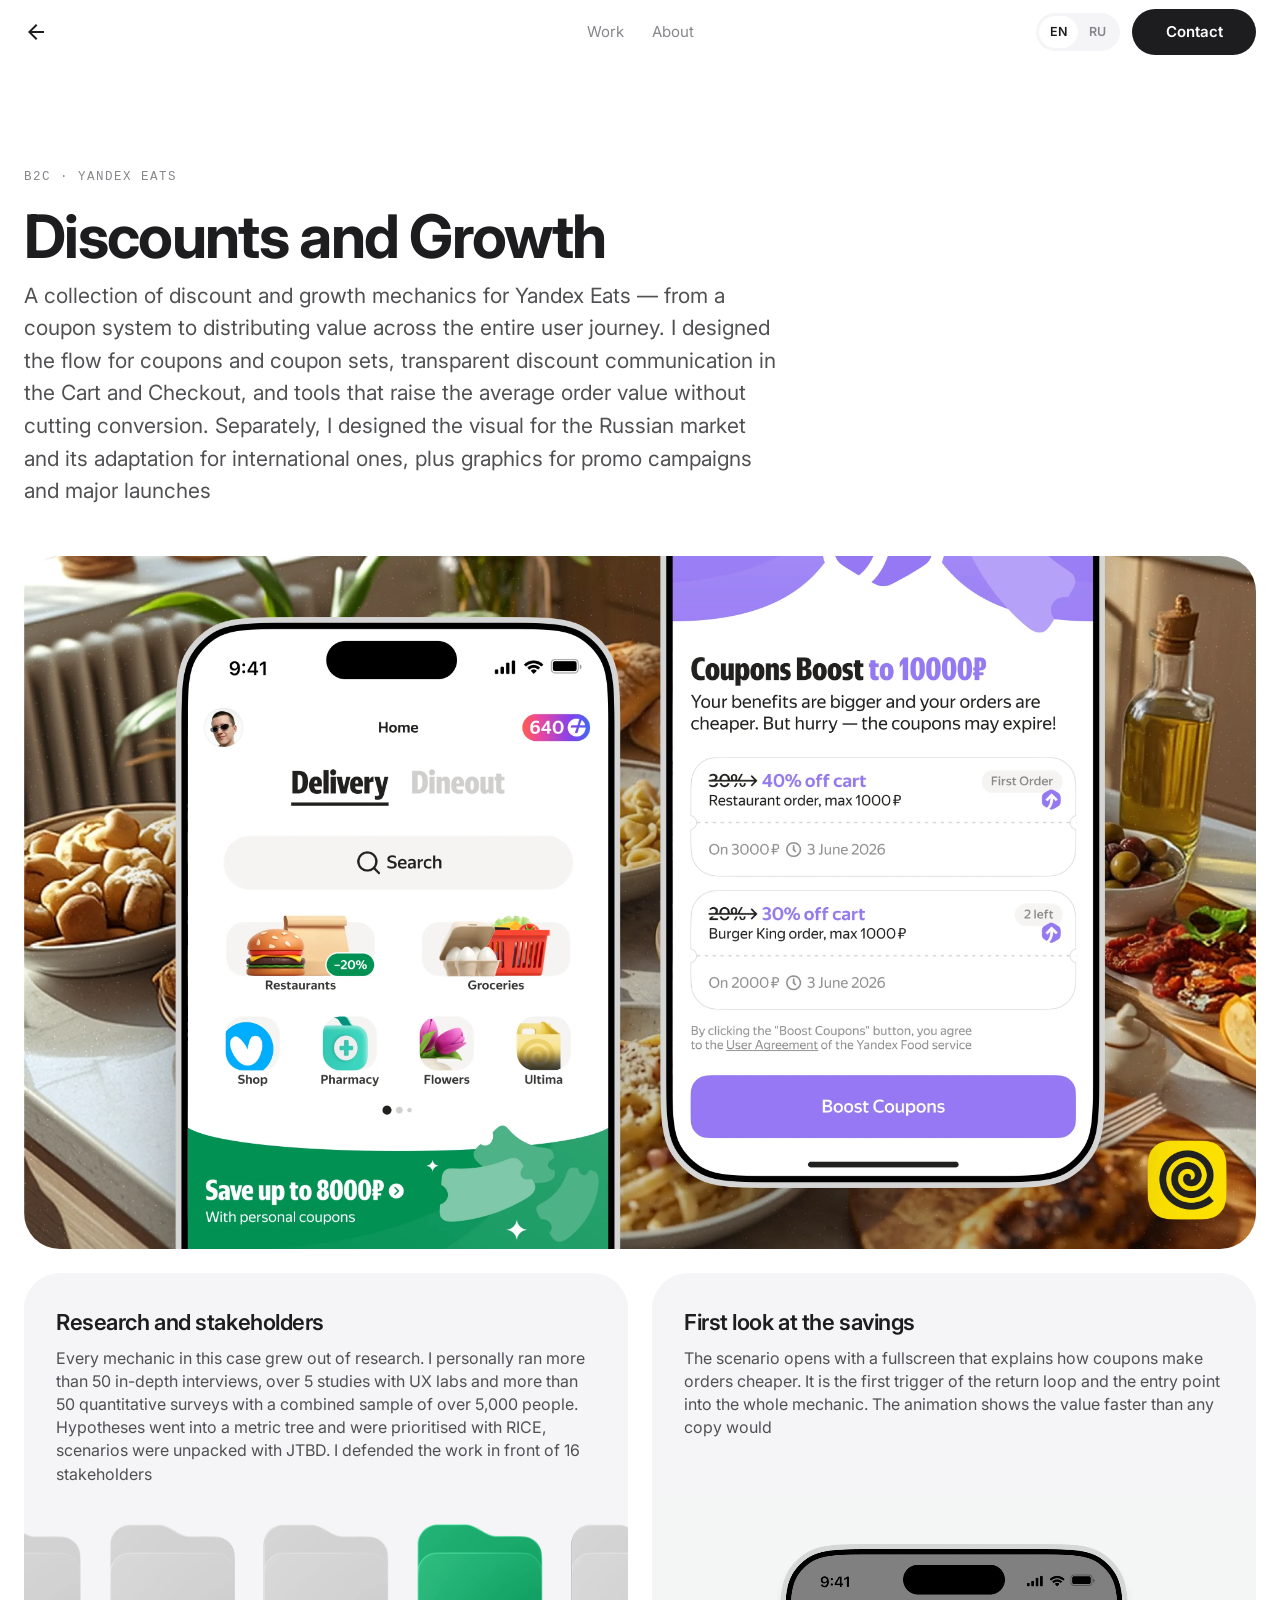
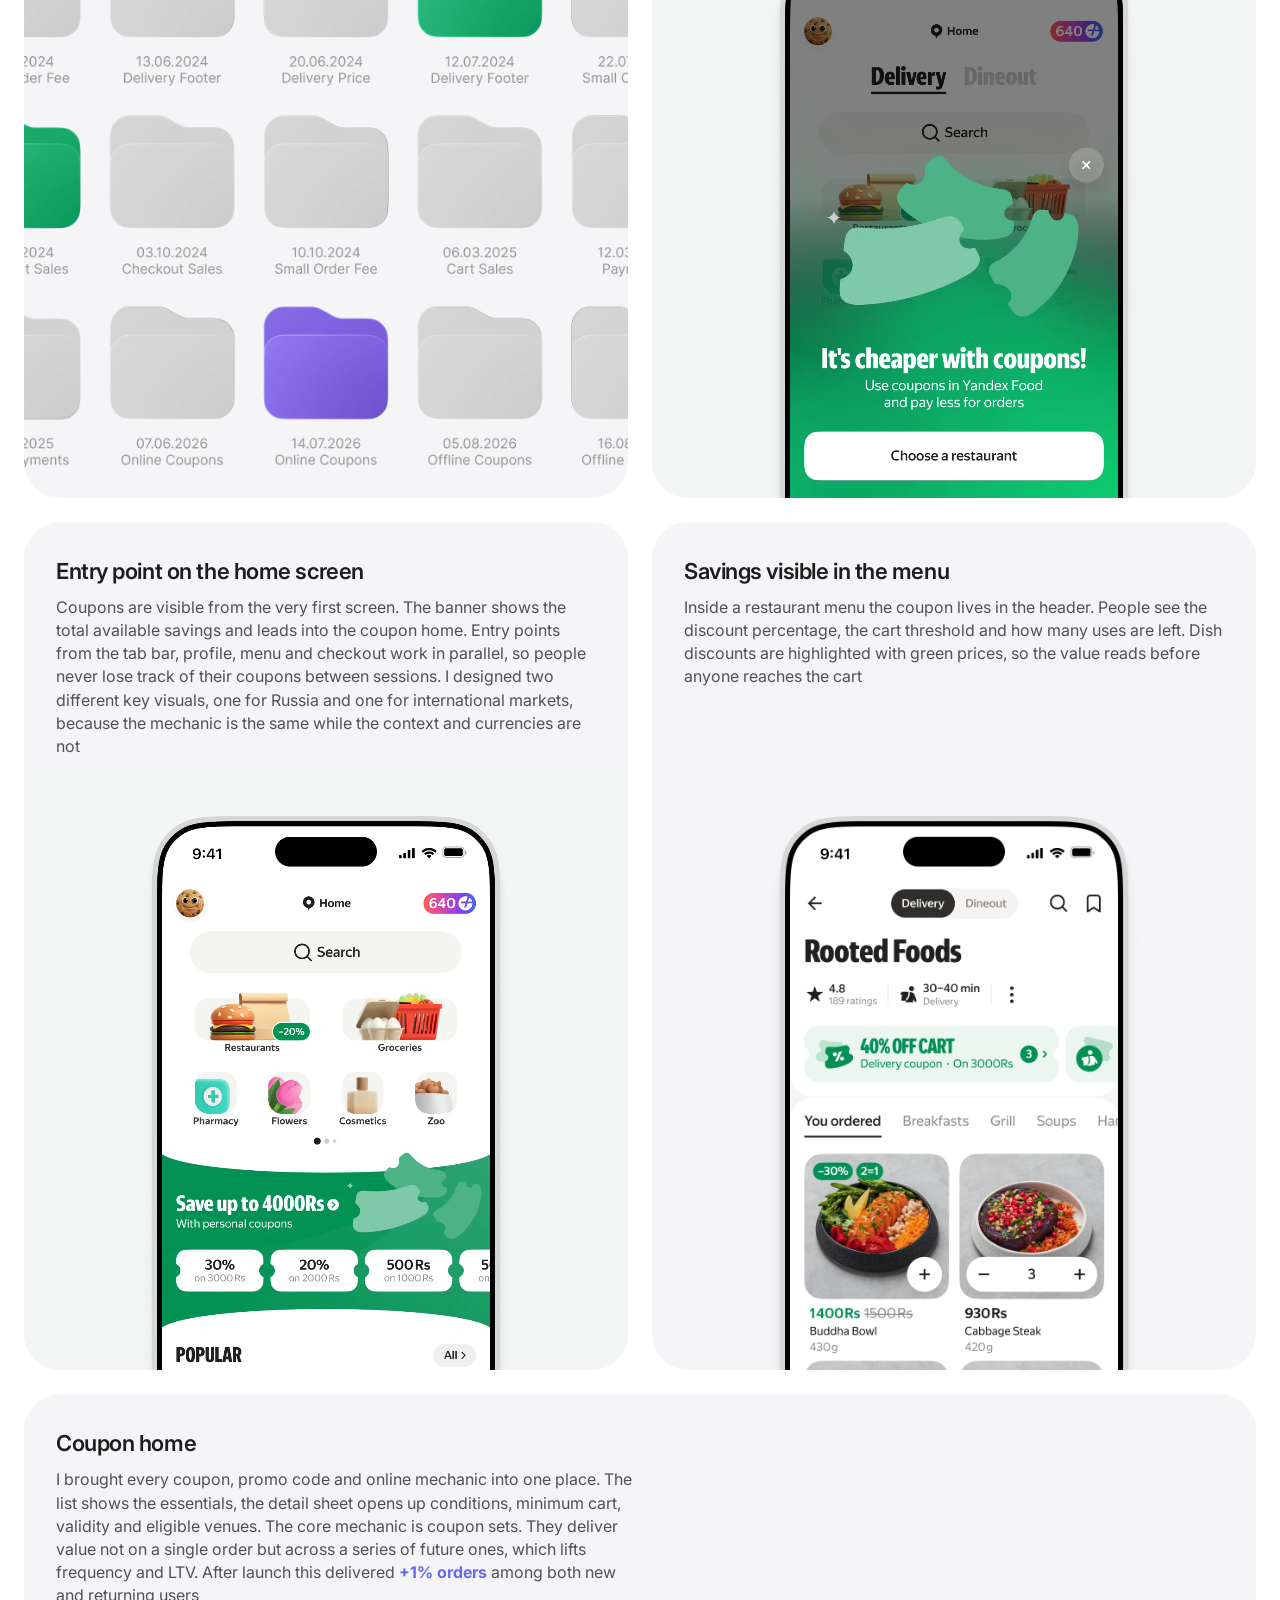
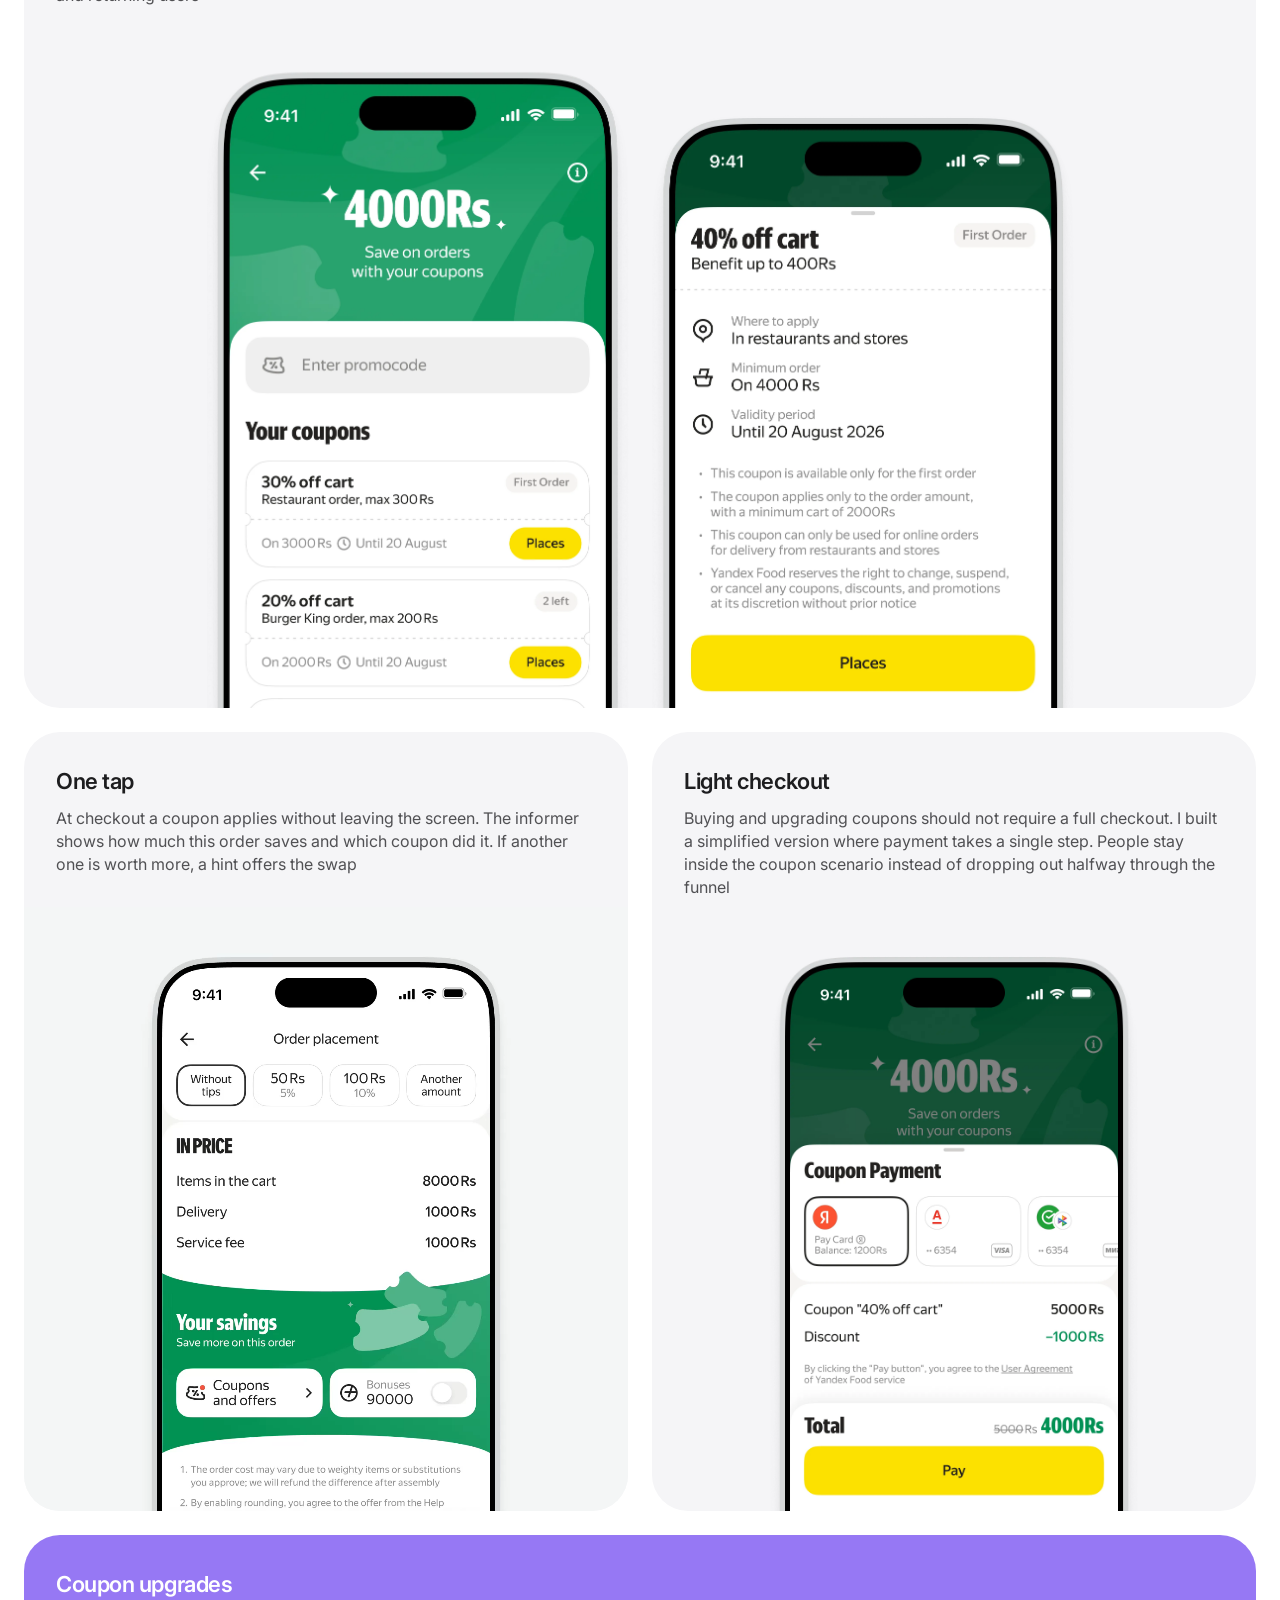
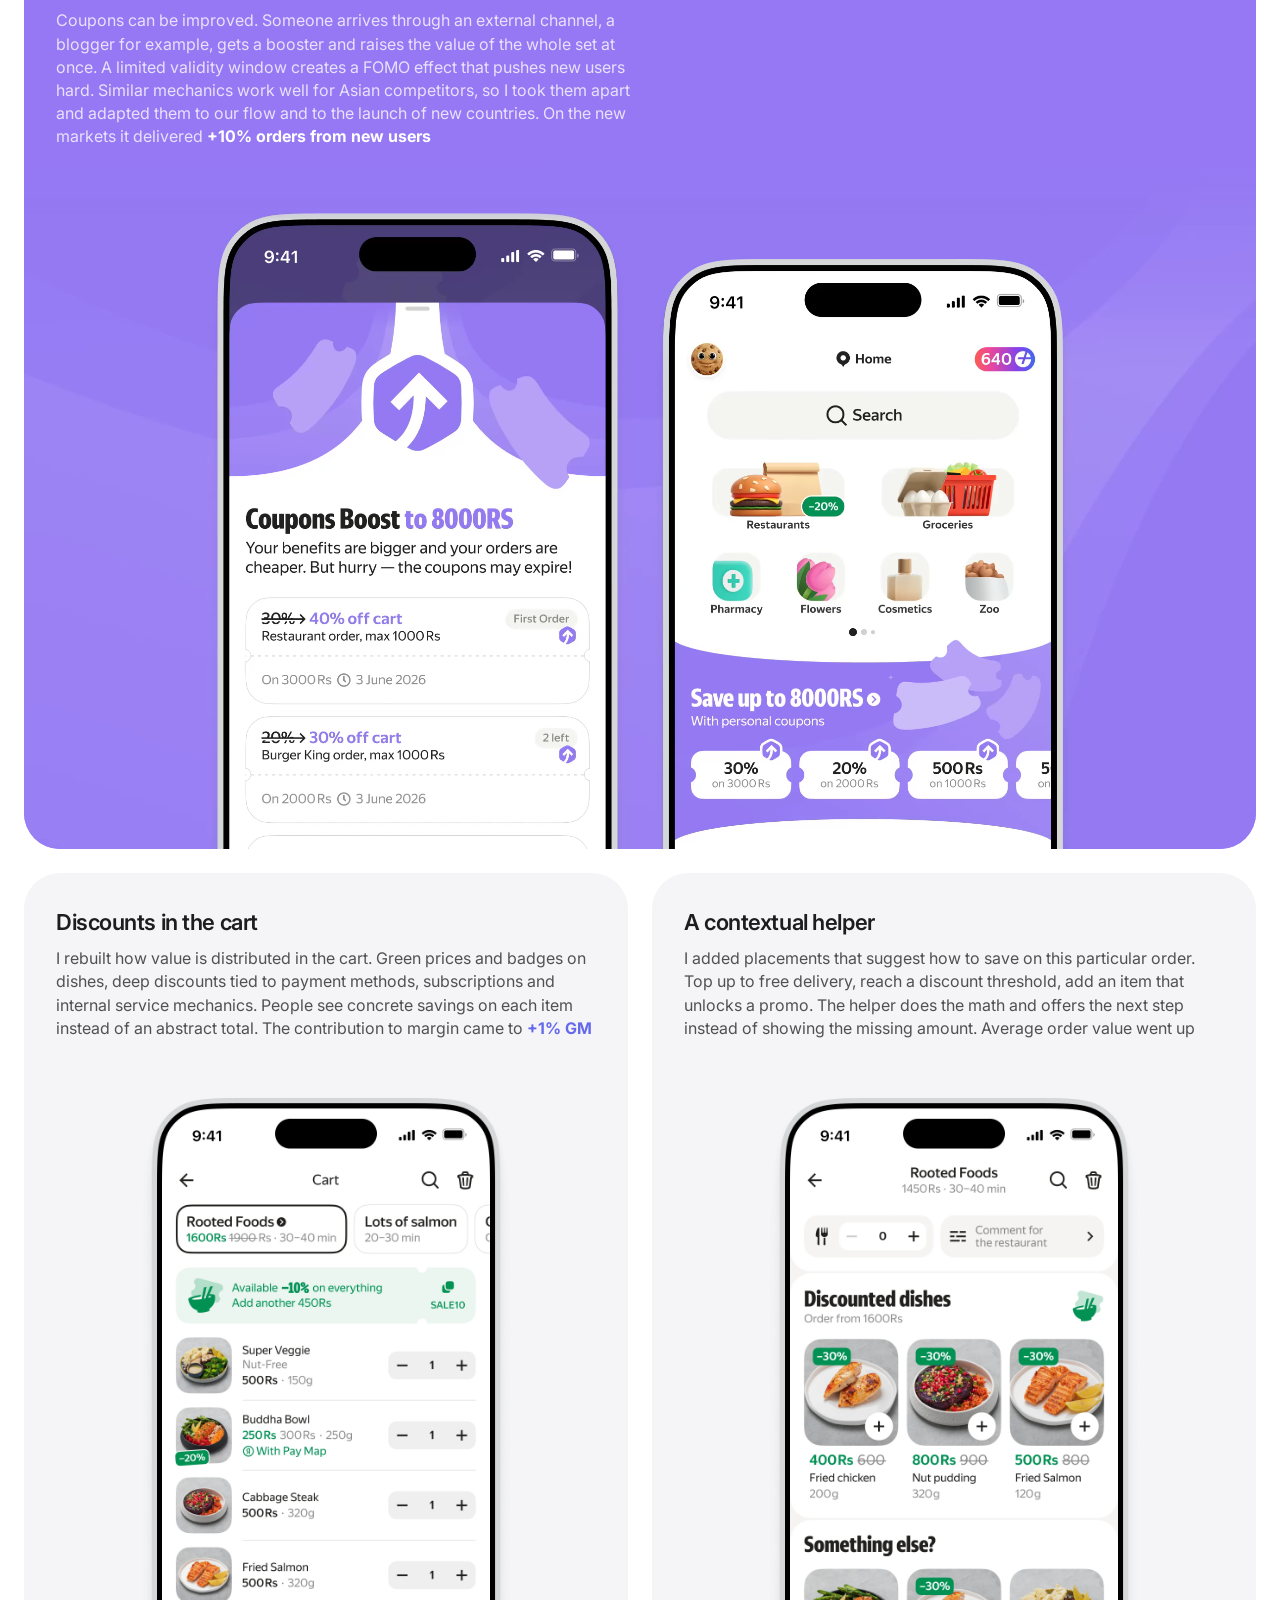
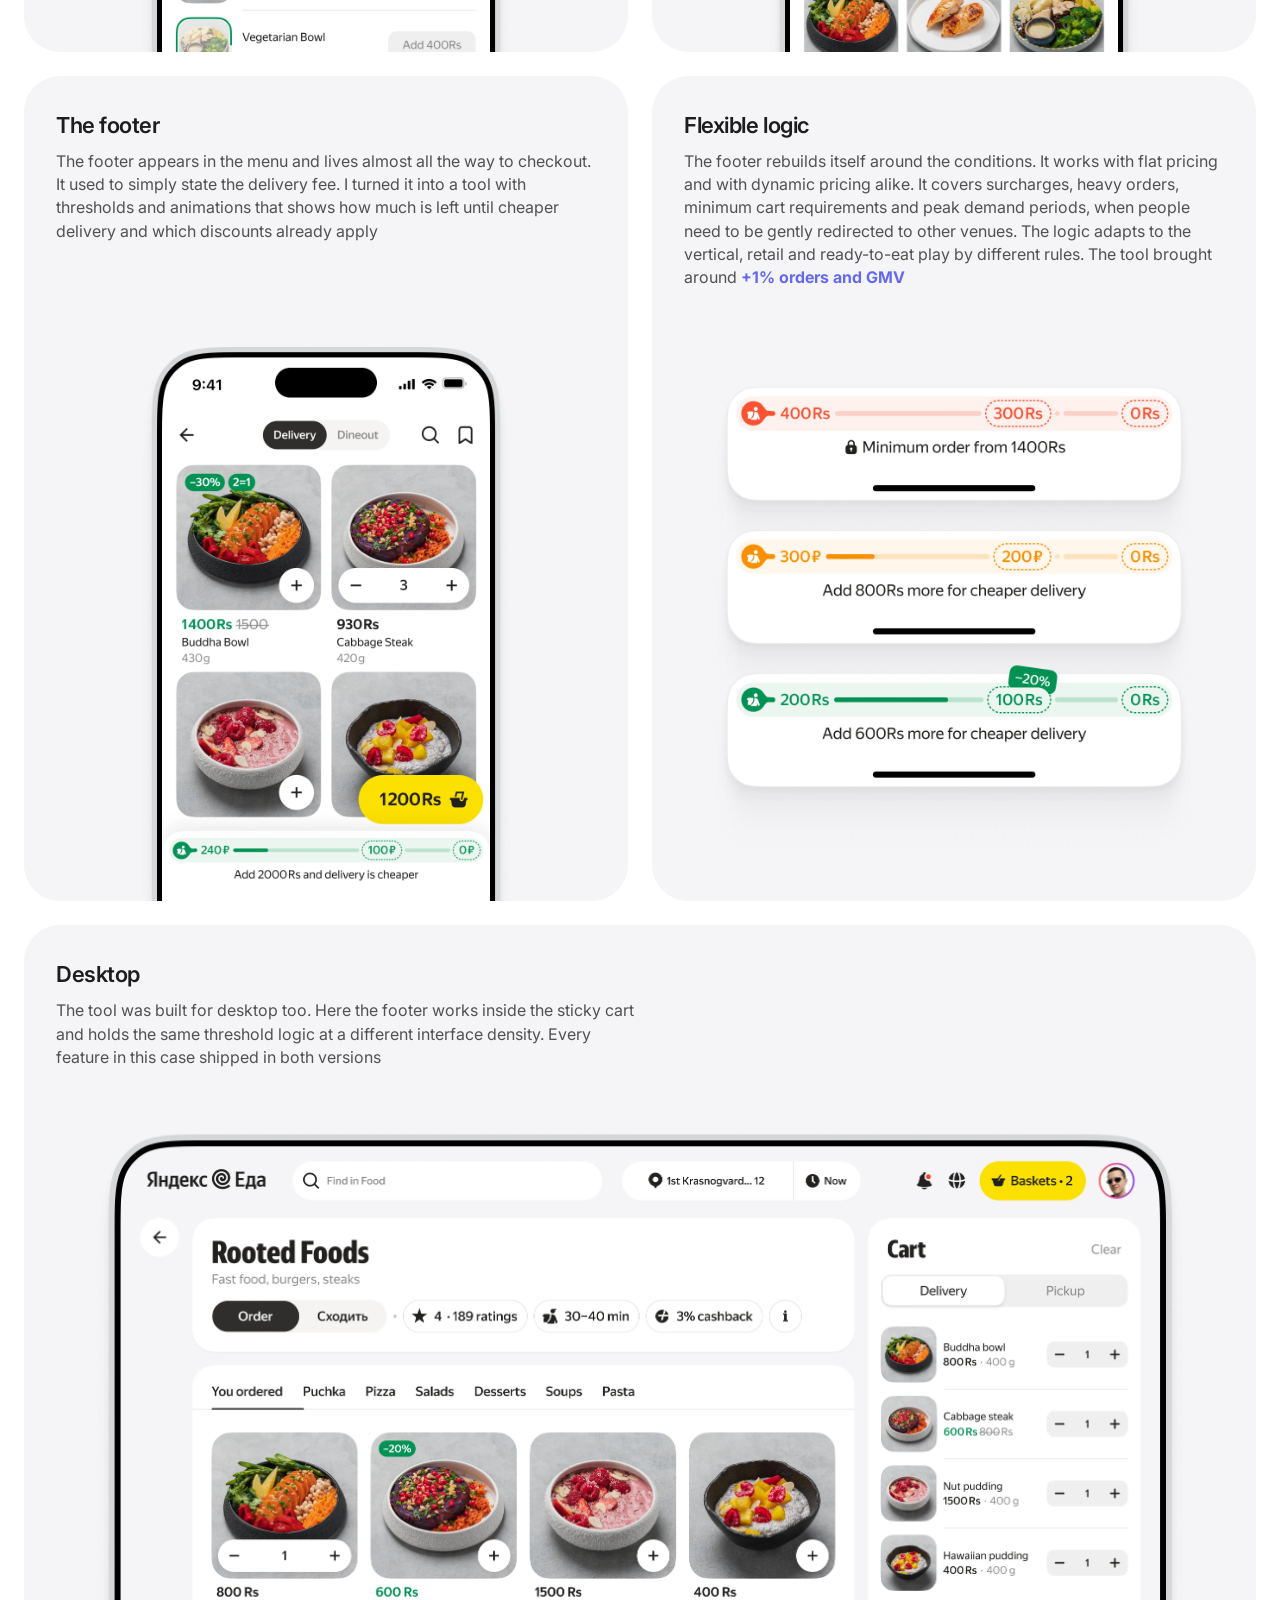
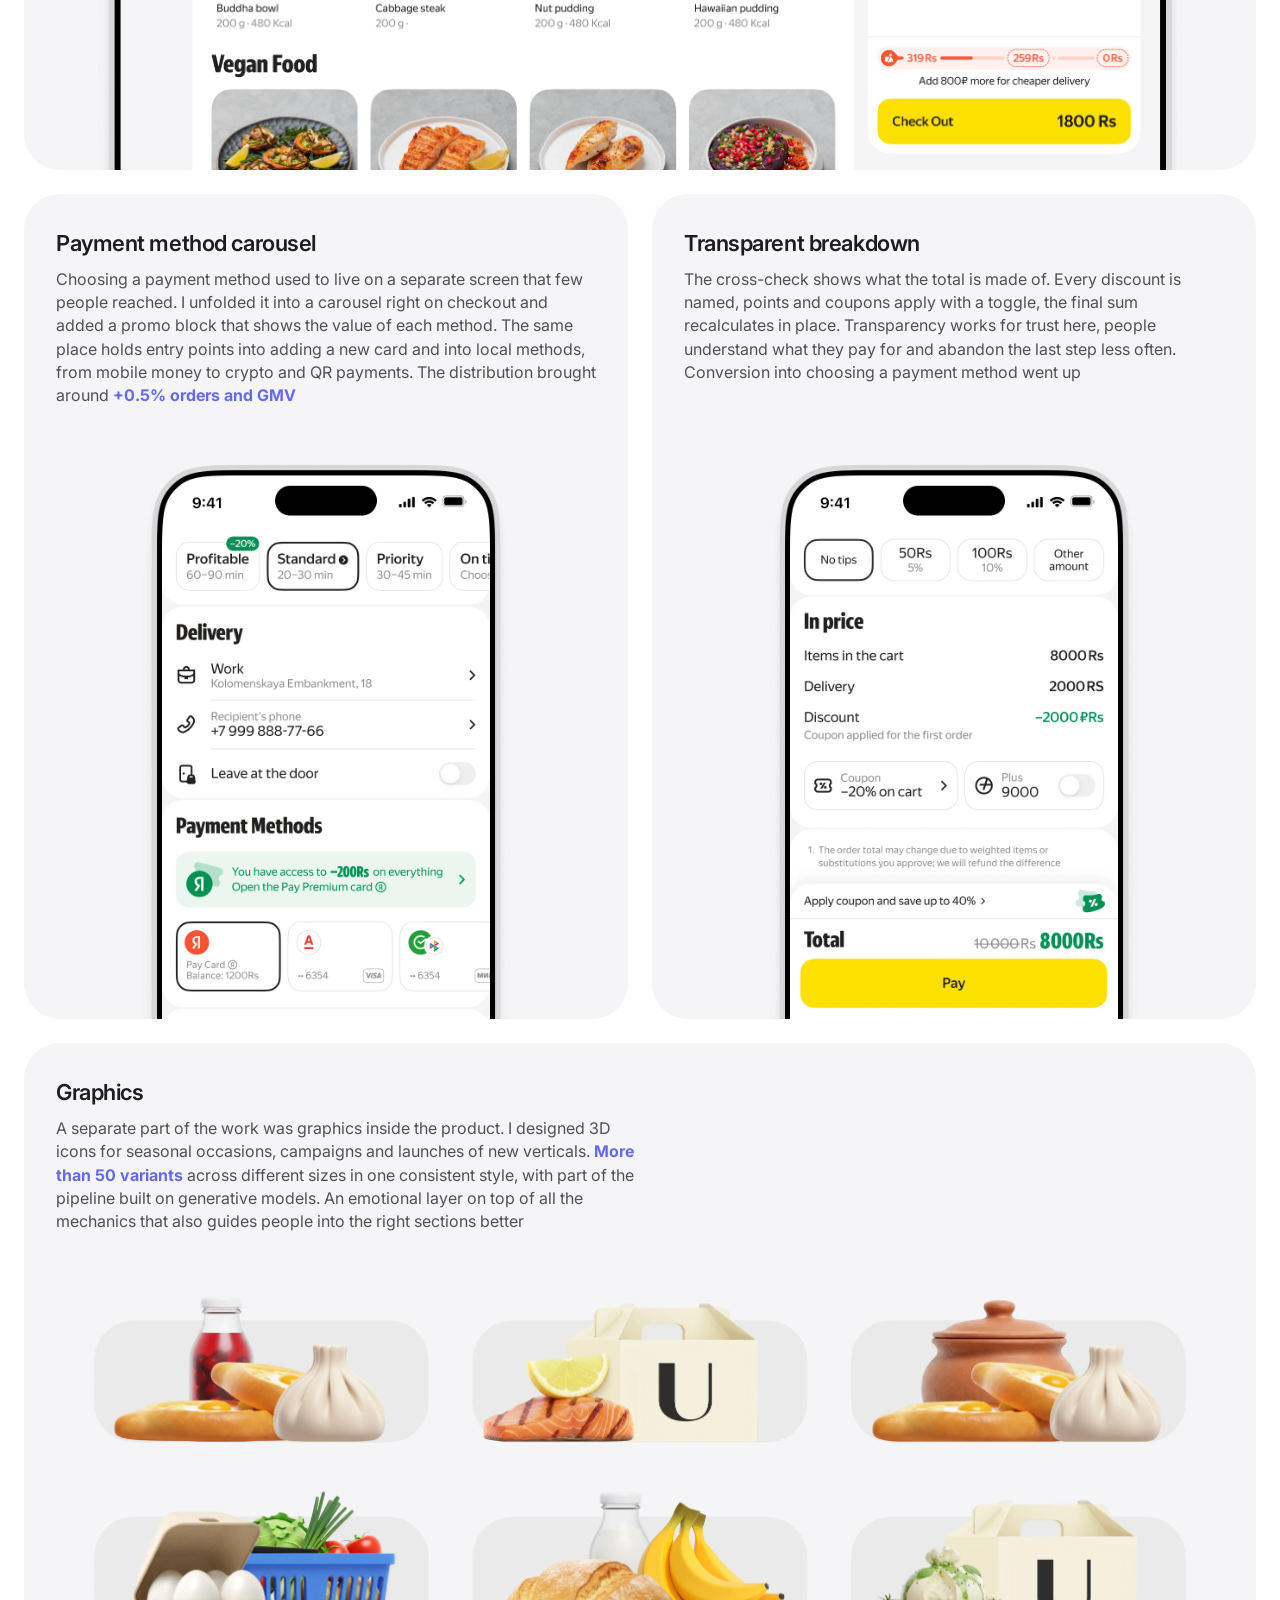
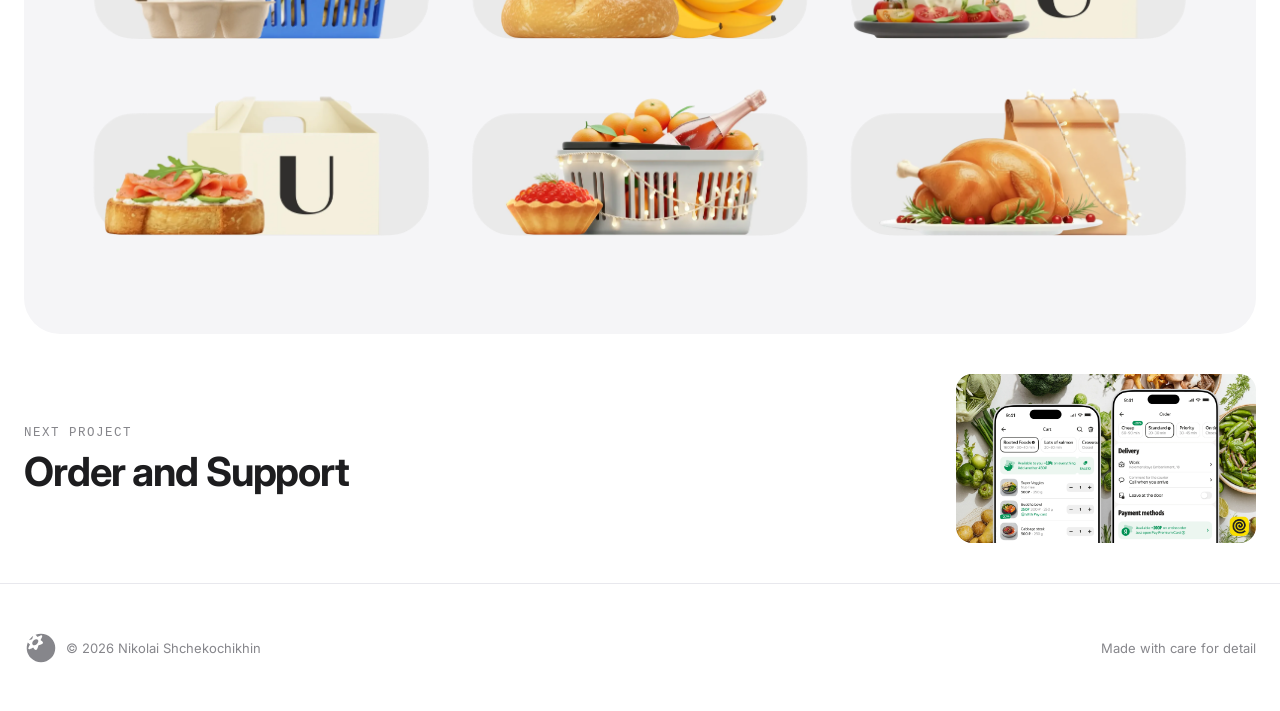
==== commit 54b99bd2: "Animation Updates" ====
--- a/projects/discounts-and-growth/index.html
+++ b/projects/discounts-and-growth/index.html
@@ -69,7 +69,7 @@
          Картинки: img/NN-sq.webp | img/NN-16x9.webp
          Видео: img/NN-*.webm (VP9) + poster того же имени .webp. Если
          браузер не умеет webm, останется статичный poster — этого хватает,
-         второй фолбэк не держим. Ленивую загрузку и play/pause по вьюпорту
+         второй фолбэк не держим. Прогрев загрузки и play/pause по вьюпорту
          делает initCaseVideo() в main.js.
          ============================================================ -->
     <div class="wrap">
@@ -101,7 +101,7 @@
             <p data-ru="Сценарий начинается с фуллскрина, который объясняет, что с купонами заказы обходятся дешевле. Это первый триггер петли возврата и вход во всю механику. Анимация показывает выгоду быстрее, чем это сделал бы текст"
                data-en="The scenario opens with a fullscreen that explains how coupons make orders cheaper. It is the first trigger of the return loop and the entry point into the whole mechanic. The animation shows the value faster than any copy would">The scenario opens with a fullscreen that explains how coupons make orders cheaper. It is the first trigger of the return loop and the entry point into the whole mechanic. The animation shows the value faster than any copy would</p>
           </div>
-          <div class="cm"><video src="img/03-sq.webm" poster="img/03-sq.webp" width="1400" height="1400" muted loop playsinline preload="none" aria-hidden="true"></video></div>
+          <div class="cm"><video src="img/03-sq.webm" poster="img/03-sq.webp" width="1400" height="1400" muted loop playsinline preload="auto" aria-hidden="true"></video></div>
         </div>
 
         <!-- 04 · Точка входа на главной (видео) -->
@@ -111,7 +111,7 @@
             <p data-ru="Купоны видно с первого экрана. Баннер показывает сумму доступной выгоды и ведёт в дом купонов. Параллельно работают входы из таббара, профиля, меню и чекаута, поэтому пользователь не теряет свои купоны между сессиями. Для РФ и для международных рынков сделал два разных ключевых визуала, потому что механика одна, а контекст и валюты разные"
                data-en="Coupons are visible from the very first screen. The banner shows the total available savings and leads into the coupon home. Entry points from the tab bar, profile, menu and checkout work in parallel, so people never lose track of their coupons between sessions. I designed two different key visuals, one for Russia and one for international markets, because the mechanic is the same while the context and currencies are not">Coupons are visible from the very first screen. The banner shows the total available savings and leads into the coupon home. Entry points from the tab bar, profile, menu and checkout work in parallel, so people never lose track of their coupons between sessions. I designed two different key visuals, one for Russia and one for international markets, because the mechanic is the same while the context and currencies are not</p>
           </div>
-          <div class="cm"><video src="img/04-sq.webm" poster="img/04-sq.webp" width="1400" height="1400" muted loop playsinline preload="none" aria-hidden="true"></video></div>
+          <div class="cm"><video src="img/04-sq.webm" poster="img/04-sq.webp" width="1400" height="1400" muted loop playsinline preload="auto" aria-hidden="true"></video></div>
         </div>
 
         <!-- 05 · Экран меню -->
@@ -141,7 +141,7 @@
             <p data-ru="На чекауте купон применяется без ухода с экрана. Информер показывает, сколько пользователь экономит на этом заказе и какой купон сработал. Если выгоднее применить другой, подсказка предложит замену"
                data-en="At checkout a coupon applies without leaving the screen. The informer shows how much this order saves and which coupon did it. If another one is worth more, a hint offers the swap">At checkout a coupon applies without leaving the screen. The informer shows how much this order saves and which coupon did it. If another one is worth more, a hint offers the swap</p>
           </div>
-          <div class="cm"><video src="img/07-sq.webm" poster="img/07-sq.webp" width="1400" height="1400" muted loop playsinline preload="none" aria-hidden="true"></video></div>
+          <div class="cm"><video src="img/07-sq.webm" poster="img/07-sq.webp" width="1400" height="1400" muted loop playsinline preload="auto" aria-hidden="true"></video></div>
         </div>
 
         <!-- 08 · Лайт-чекаут -->
@@ -161,7 +161,7 @@
             <p data-html data-ru="Купоны можно улучшать. Пользователь приходит по внешнему каналу, например от блогера, получает бустер и повышает номинал сразу всего набора. Ограниченный срок действия создаёт FOMO-эффект, который сильно качает новичков. Похожие механики хорошо работают у азиатских конкурентов, я разобрал их и адаптировал под наш флоу и под запуск новых стран. На новых рынках механика дала <span class='metric'>+10% заказов новичков</span>"
                data-en="Coupons can be improved. Someone arrives through an external channel, a blogger for example, gets a booster and raises the value of the whole set at once. A limited validity window creates a FOMO effect that pushes new users hard. Similar mechanics work well for Asian competitors, so I took them apart and adapted them to our flow and to the launch of new countries. On the new markets it delivered <span class='metric'>+10% orders from new users</span>">Coupons can be improved. Someone arrives through an external channel, a blogger for example, gets a booster and raises the value of the whole set at once. A limited validity window creates a FOMO effect that pushes new users hard. Similar mechanics work well for Asian competitors, so I took them apart and adapted them to our flow and to the launch of new countries. On the new markets it delivered <span class='metric'>+10% orders from new users</span></p>
           </div>
-          <div class="cm"><video src="img/09-16x9.webm" poster="img/09-16x9.webp" width="2490" height="1400" muted loop playsinline preload="none" aria-hidden="true"></video></div>
+          <div class="cm"><video src="img/09-16x9.webm" poster="img/09-16x9.webp" width="2490" height="1400" muted loop playsinline preload="auto" aria-hidden="true"></video></div>
         </div>
 
         <!-- ГРУППА 2 · Выгода на корзине -->
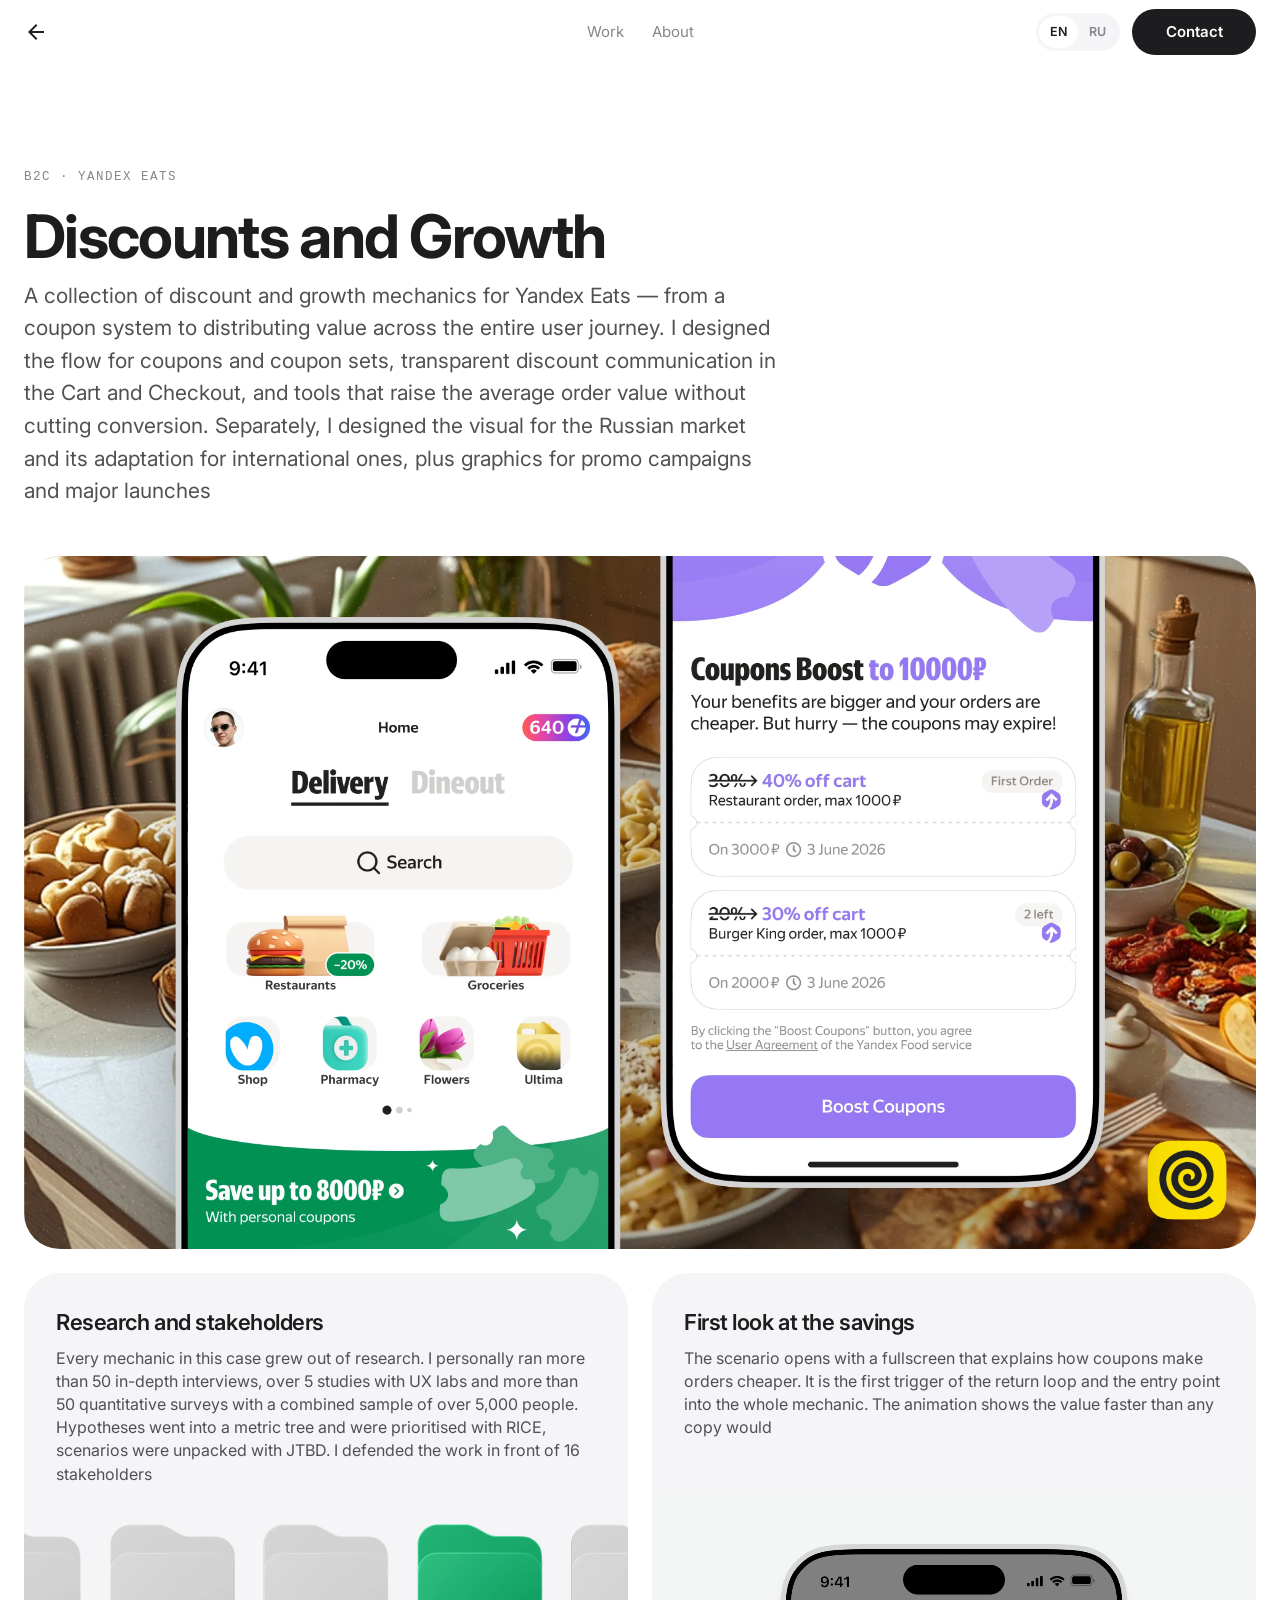
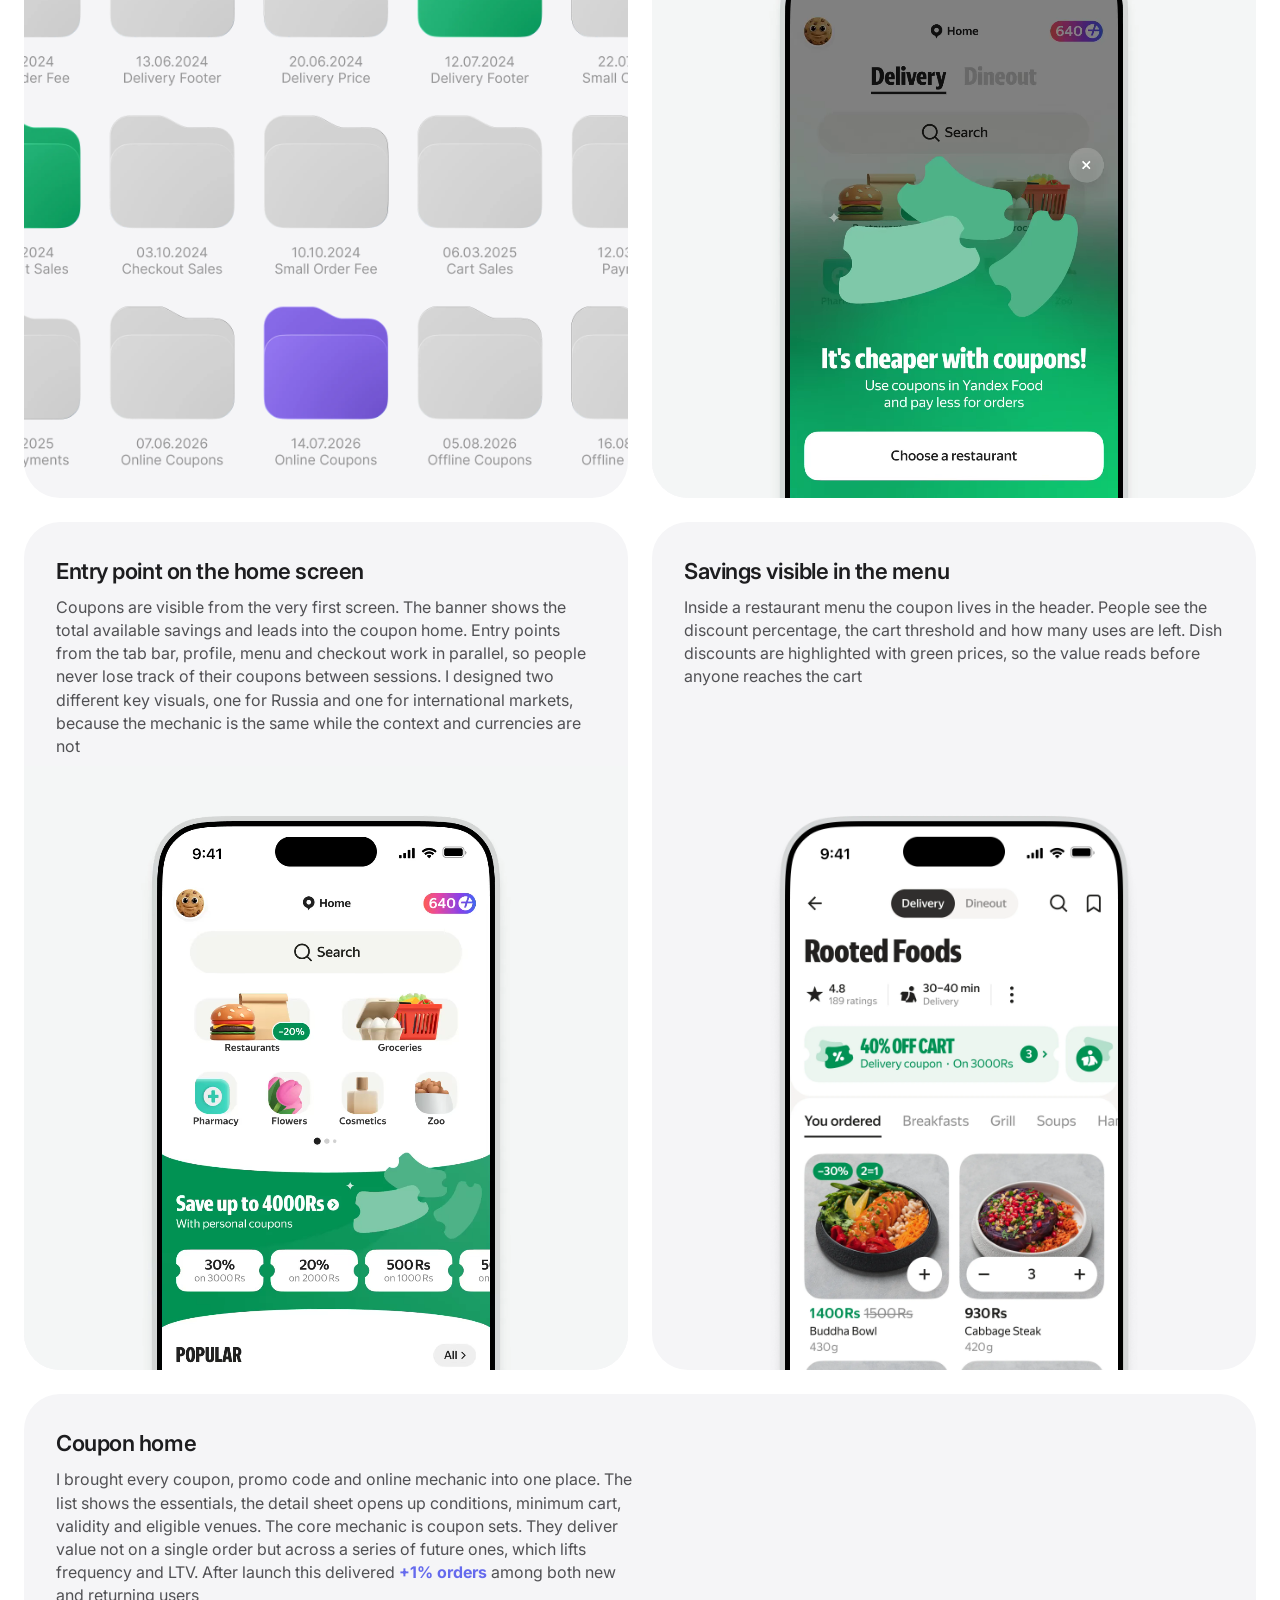
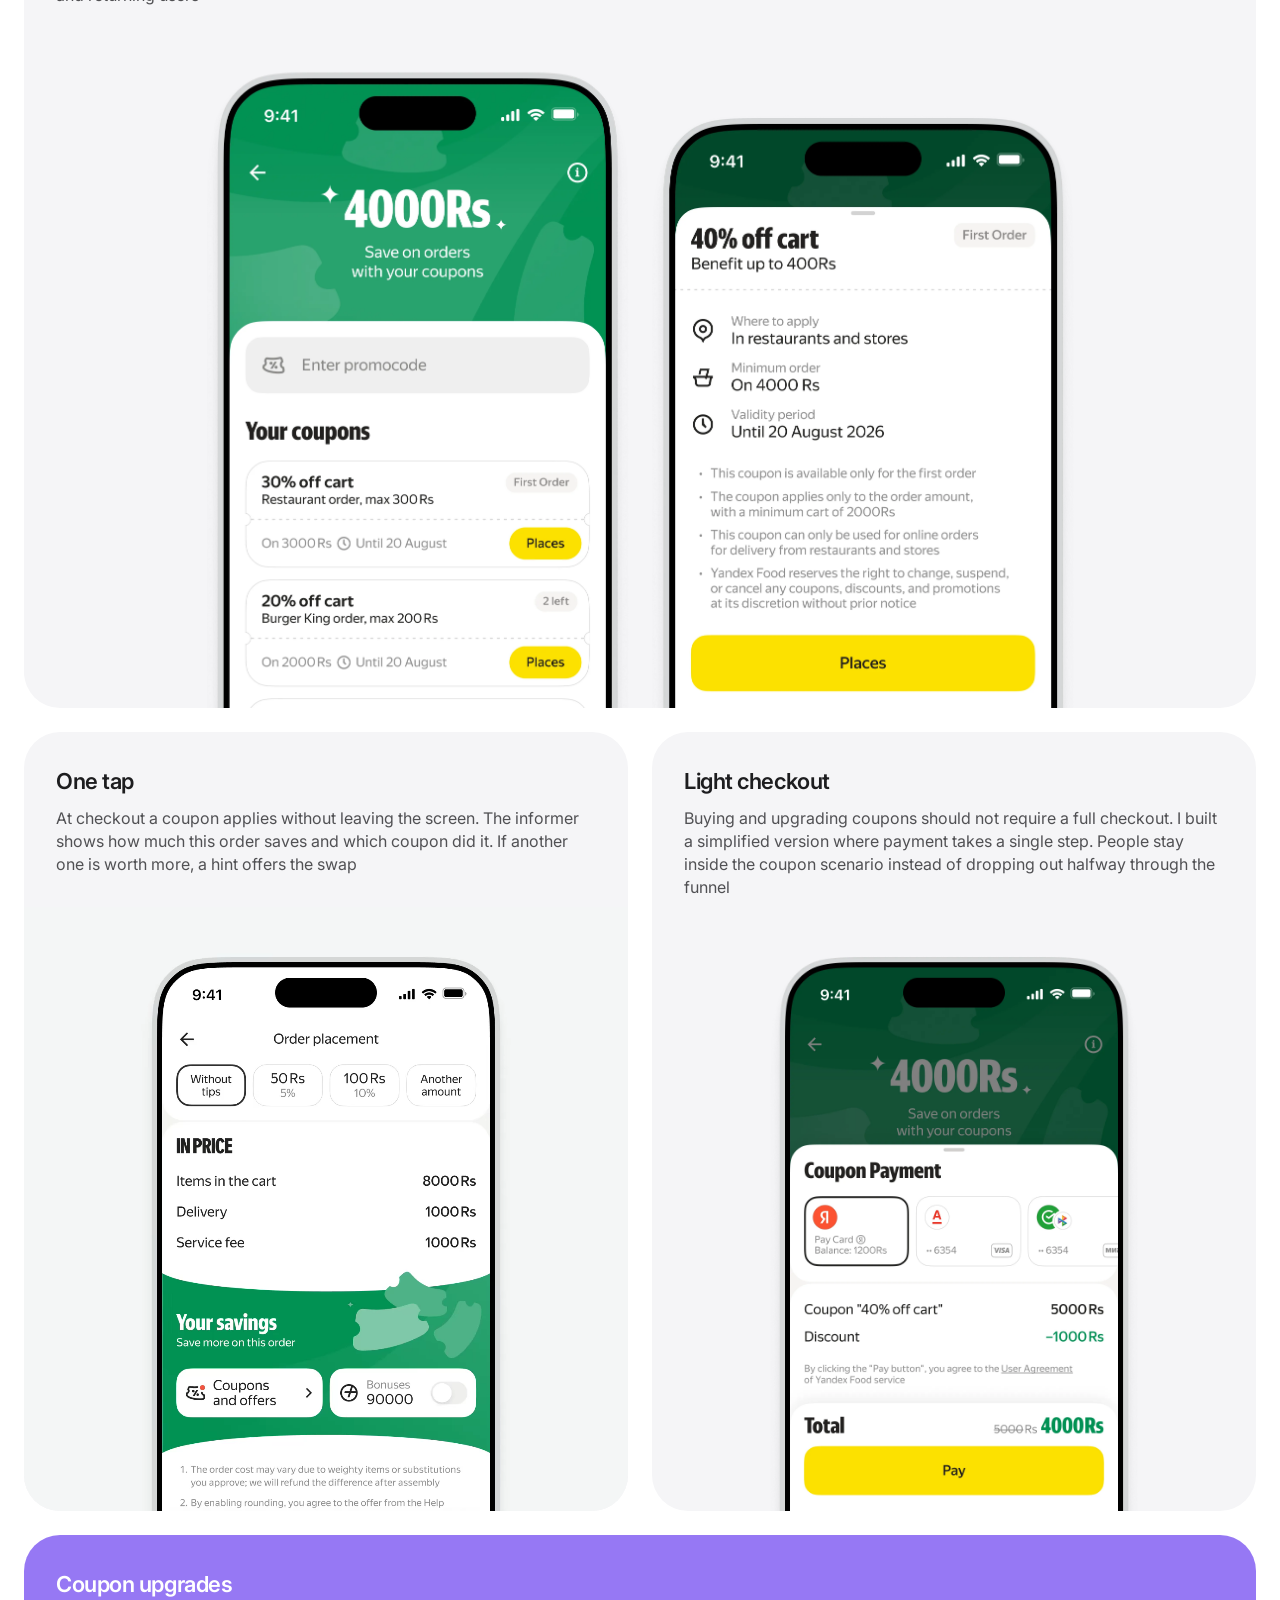
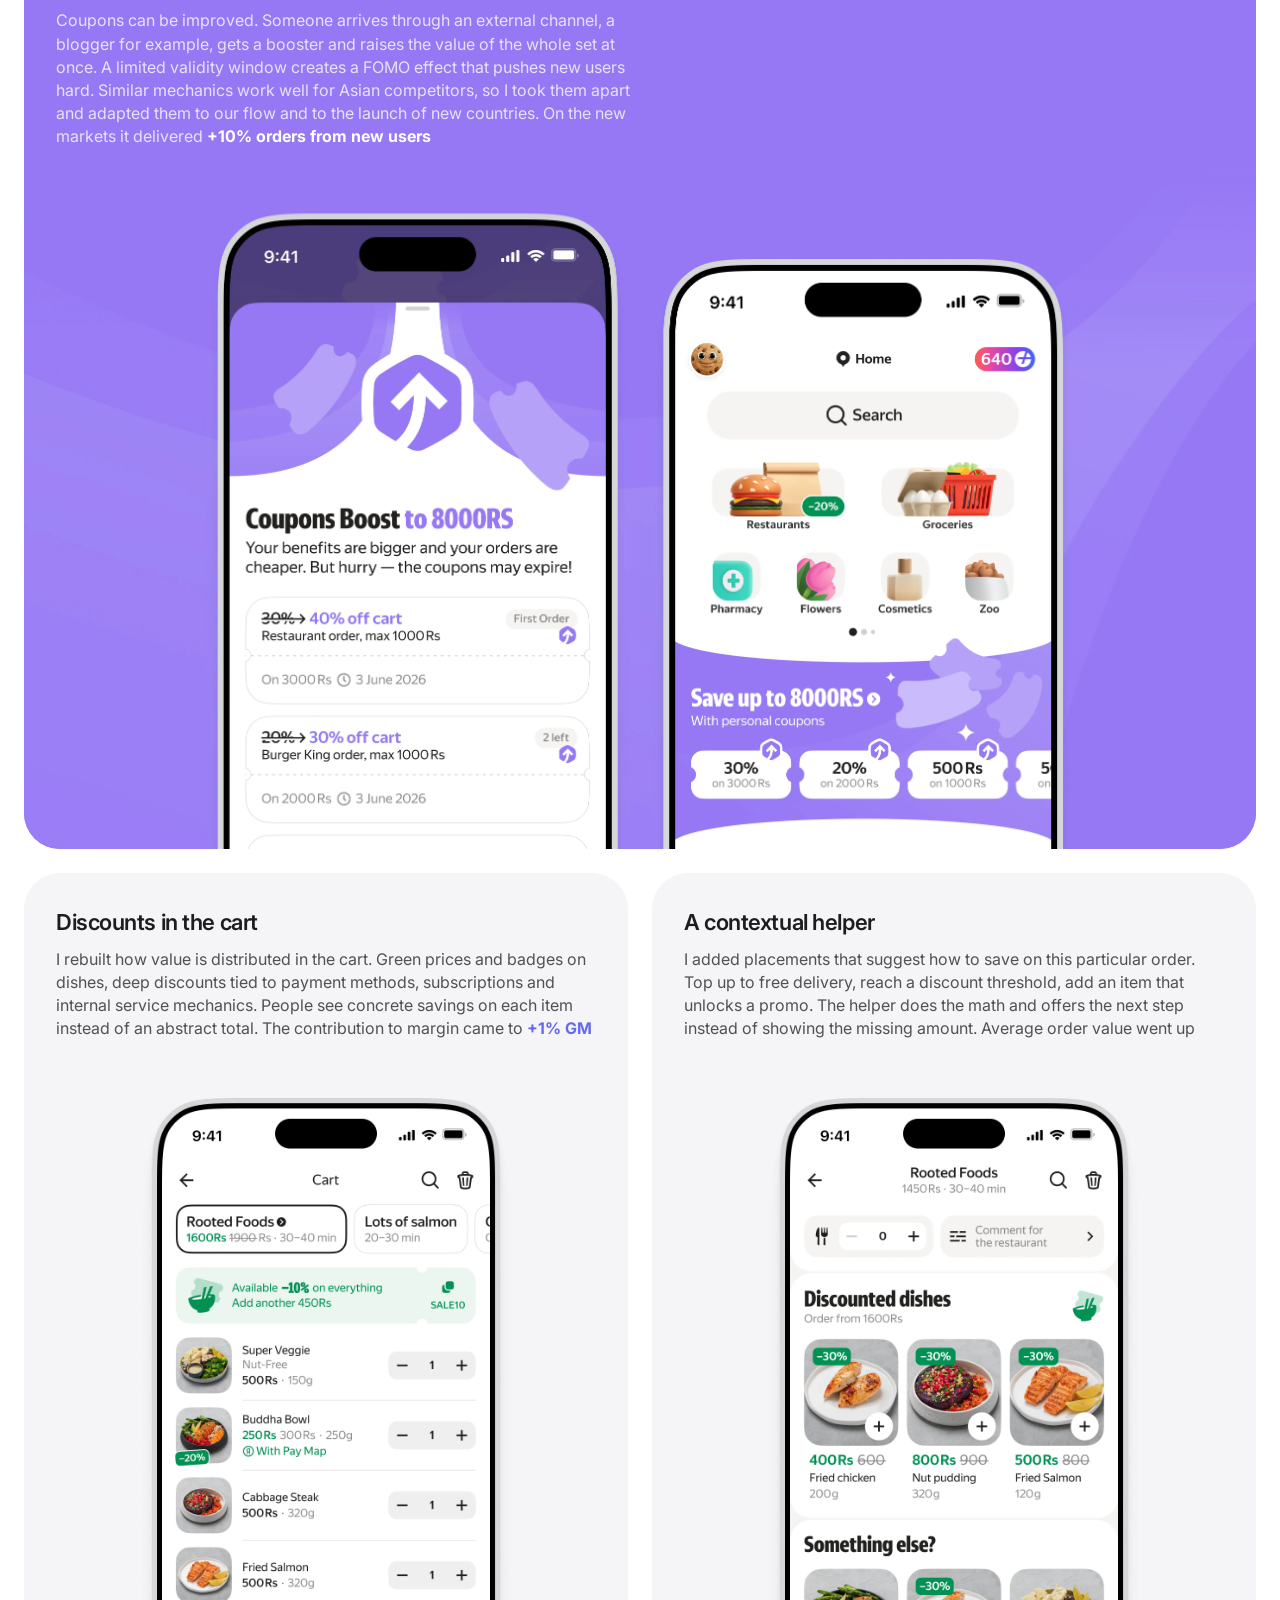
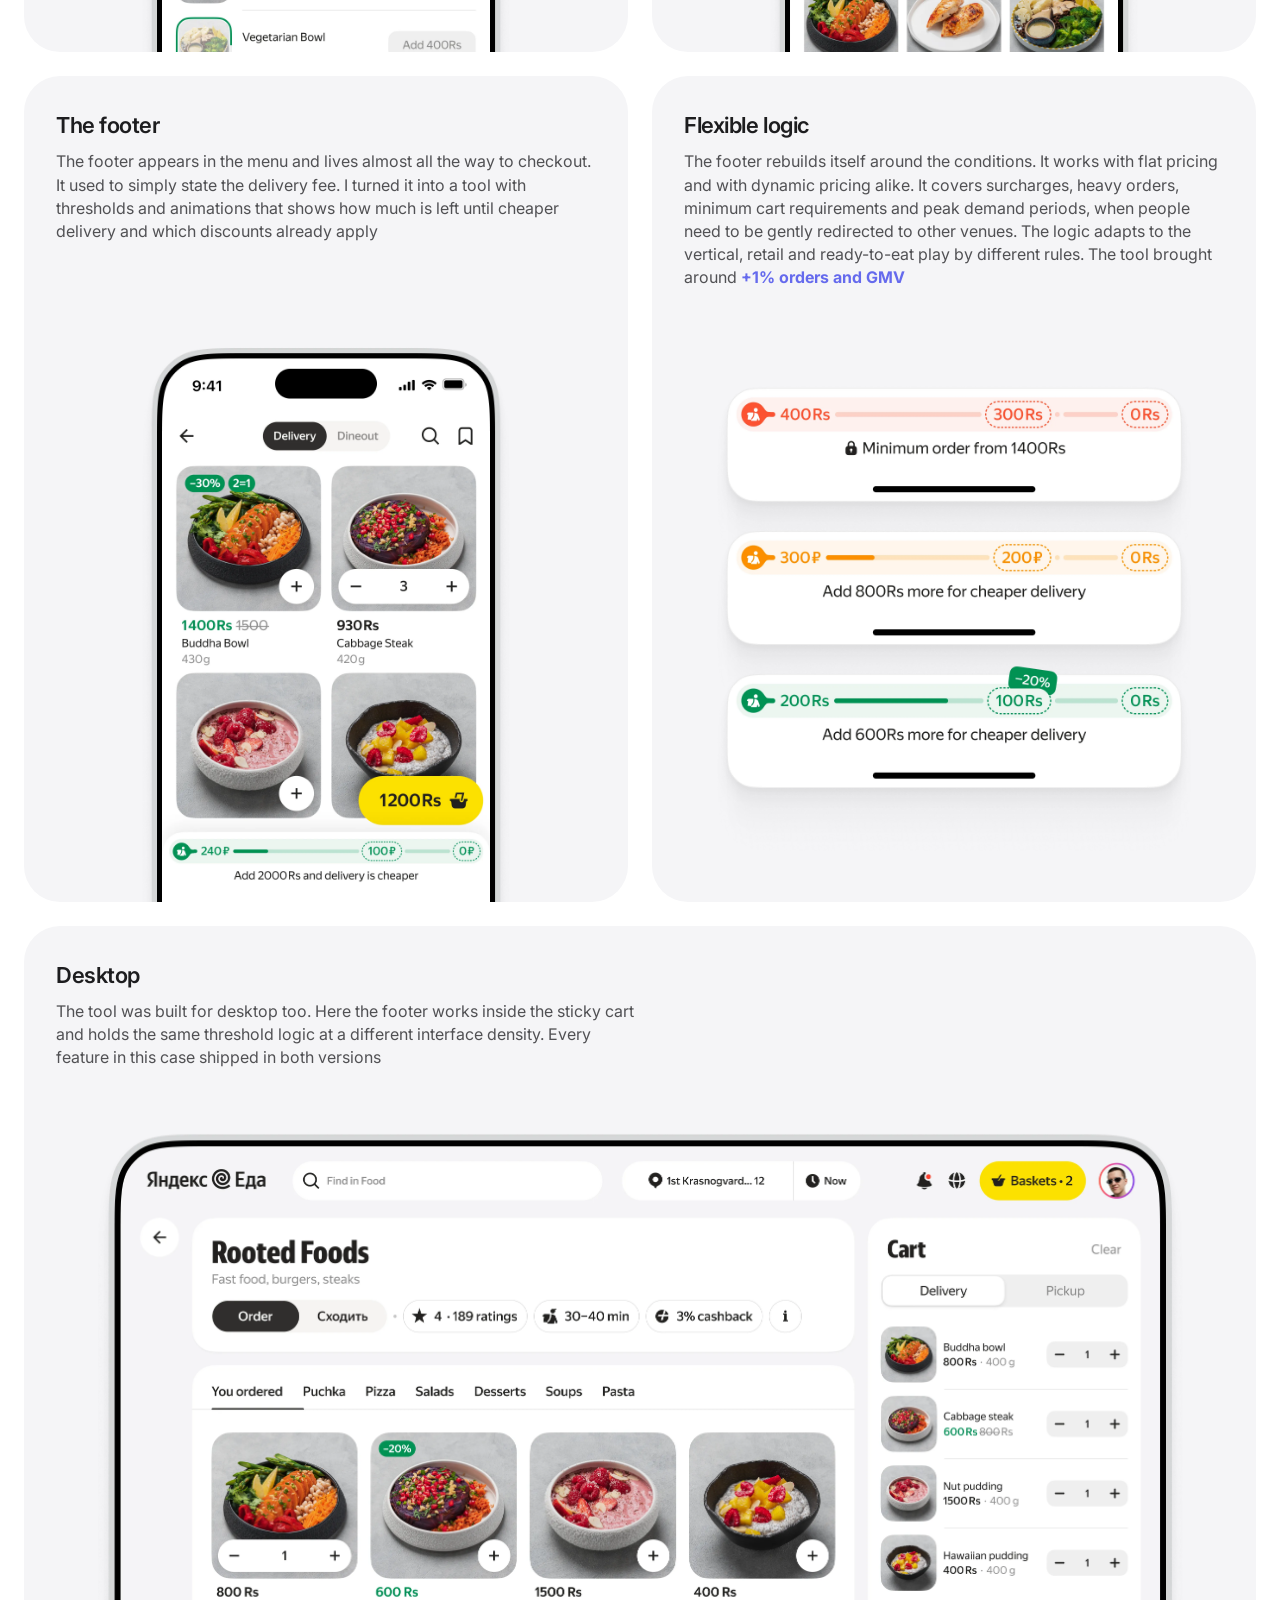
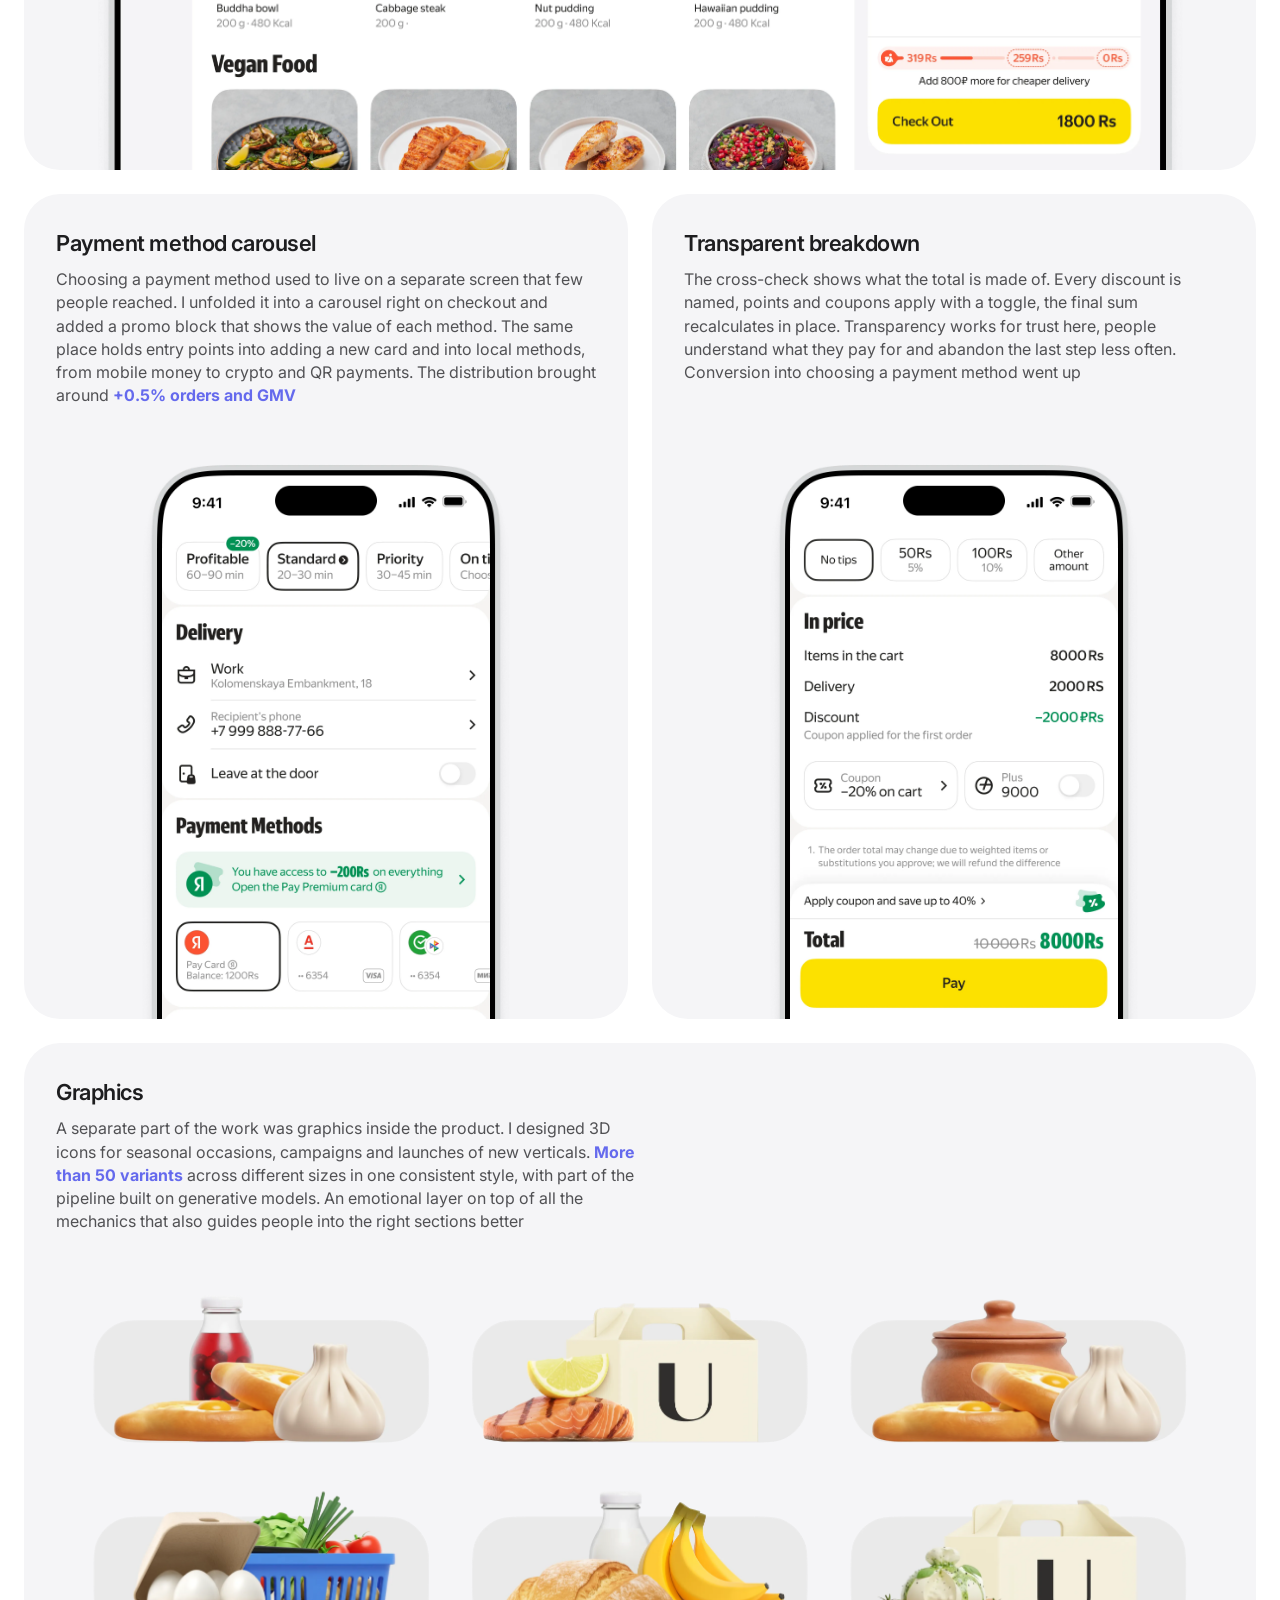
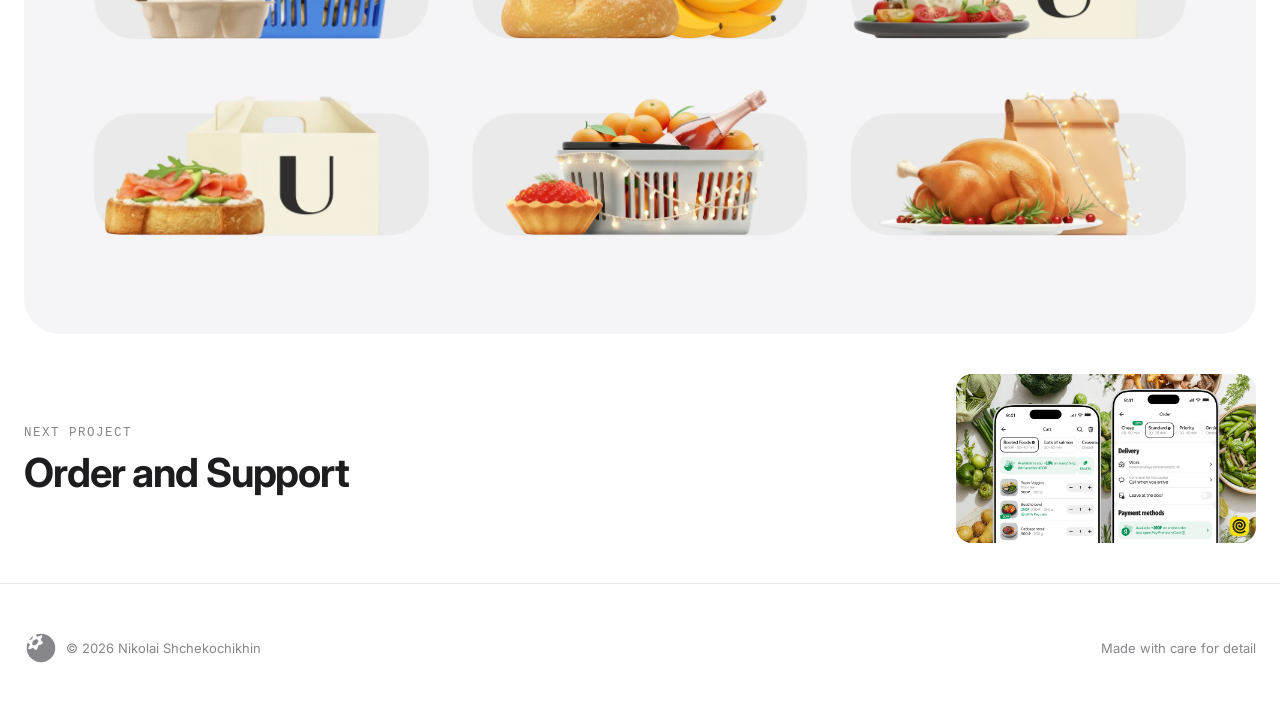
==== commit b516cf4a: "Video Fix" ====
--- a/projects/discounts-and-growth/index.html
+++ b/projects/discounts-and-growth/index.html
@@ -67,10 +67,10 @@
            +.violet      фиолетовая заливка (одна карточка — апгрейд купонов)
          Метрики в тексте — <span class="metric"> (нужен data-html на <p>).
          Картинки: img/NN-sq.webp | img/NN-16x9.webp
-         Видео: img/NN-*.webm (VP9) + poster того же имени .webp. Если
-         браузер не умеет webm, останется статичный poster — этого хватает,
-         второй фолбэк не держим. Прогрев загрузки и play/pause по вьюпорту
-         делает initCaseVideo() в main.js.
+         Видео: .cm.cm-video = <img> с первым кадром (img/NN-*.webp) +
+         <video src="img/NN-*.webm"> слоем поверх. Видео проявляется только
+         когда заиграло, иначе на мобилке видна вспышка. Не умеет webm —
+         остаётся картинка. Прогрев и play/pause делает initCaseVideo().
          ============================================================ -->
     <div class="wrap">
       <div class="case-flow">
@@ -101,7 +101,7 @@
             <p data-ru="Сценарий начинается с фуллскрина, который объясняет, что с купонами заказы обходятся дешевле. Это первый триггер петли возврата и вход во всю механику. Анимация показывает выгоду быстрее, чем это сделал бы текст"
                data-en="The scenario opens with a fullscreen that explains how coupons make orders cheaper. It is the first trigger of the return loop and the entry point into the whole mechanic. The animation shows the value faster than any copy would">The scenario opens with a fullscreen that explains how coupons make orders cheaper. It is the first trigger of the return loop and the entry point into the whole mechanic. The animation shows the value faster than any copy would</p>
           </div>
-          <div class="cm"><video src="img/03-sq.webm" poster="img/03-sq.webp" width="1400" height="1400" muted loop playsinline preload="auto" aria-hidden="true"></video></div>
+          <div class="cm cm-video"><img src="img/03-sq.webp" width="1400" height="1400" alt="" loading="lazy"><video src="img/03-sq.webm" width="1400" height="1400" muted loop playsinline preload="auto" aria-hidden="true"></video></div>
         </div>
 
         <!-- 04 · Точка входа на главной (видео) -->
@@ -111,7 +111,7 @@
             <p data-ru="Купоны видно с первого экрана. Баннер показывает сумму доступной выгоды и ведёт в дом купонов. Параллельно работают входы из таббара, профиля, меню и чекаута, поэтому пользователь не теряет свои купоны между сессиями. Для РФ и для международных рынков сделал два разных ключевых визуала, потому что механика одна, а контекст и валюты разные"
                data-en="Coupons are visible from the very first screen. The banner shows the total available savings and leads into the coupon home. Entry points from the tab bar, profile, menu and checkout work in parallel, so people never lose track of their coupons between sessions. I designed two different key visuals, one for Russia and one for international markets, because the mechanic is the same while the context and currencies are not">Coupons are visible from the very first screen. The banner shows the total available savings and leads into the coupon home. Entry points from the tab bar, profile, menu and checkout work in parallel, so people never lose track of their coupons between sessions. I designed two different key visuals, one for Russia and one for international markets, because the mechanic is the same while the context and currencies are not</p>
           </div>
-          <div class="cm"><video src="img/04-sq.webm" poster="img/04-sq.webp" width="1400" height="1400" muted loop playsinline preload="auto" aria-hidden="true"></video></div>
+          <div class="cm cm-video"><img src="img/04-sq.webp" width="1400" height="1400" alt="" loading="lazy"><video src="img/04-sq.webm" width="1400" height="1400" muted loop playsinline preload="auto" aria-hidden="true"></video></div>
         </div>
 
         <!-- 05 · Экран меню -->
@@ -141,7 +141,7 @@
             <p data-ru="На чекауте купон применяется без ухода с экрана. Информер показывает, сколько пользователь экономит на этом заказе и какой купон сработал. Если выгоднее применить другой, подсказка предложит замену"
                data-en="At checkout a coupon applies without leaving the screen. The informer shows how much this order saves and which coupon did it. If another one is worth more, a hint offers the swap">At checkout a coupon applies without leaving the screen. The informer shows how much this order saves and which coupon did it. If another one is worth more, a hint offers the swap</p>
           </div>
-          <div class="cm"><video src="img/07-sq.webm" poster="img/07-sq.webp" width="1400" height="1400" muted loop playsinline preload="auto" aria-hidden="true"></video></div>
+          <div class="cm cm-video"><img src="img/07-sq.webp" width="1400" height="1400" alt="" loading="lazy"><video src="img/07-sq.webm" width="1400" height="1400" muted loop playsinline preload="auto" aria-hidden="true"></video></div>
         </div>
 
         <!-- 08 · Лайт-чекаут -->
@@ -161,7 +161,7 @@
             <p data-html data-ru="Купоны можно улучшать. Пользователь приходит по внешнему каналу, например от блогера, получает бустер и повышает номинал сразу всего набора. Ограниченный срок действия создаёт FOMO-эффект, который сильно качает новичков. Похожие механики хорошо работают у азиатских конкурентов, я разобрал их и адаптировал под наш флоу и под запуск новых стран. На новых рынках механика дала <span class='metric'>+10% заказов новичков</span>"
                data-en="Coupons can be improved. Someone arrives through an external channel, a blogger for example, gets a booster and raises the value of the whole set at once. A limited validity window creates a FOMO effect that pushes new users hard. Similar mechanics work well for Asian competitors, so I took them apart and adapted them to our flow and to the launch of new countries. On the new markets it delivered <span class='metric'>+10% orders from new users</span>">Coupons can be improved. Someone arrives through an external channel, a blogger for example, gets a booster and raises the value of the whole set at once. A limited validity window creates a FOMO effect that pushes new users hard. Similar mechanics work well for Asian competitors, so I took them apart and adapted them to our flow and to the launch of new countries. On the new markets it delivered <span class='metric'>+10% orders from new users</span></p>
           </div>
-          <div class="cm"><video src="img/09-16x9.webm" poster="img/09-16x9.webp" width="2490" height="1400" muted loop playsinline preload="auto" aria-hidden="true"></video></div>
+          <div class="cm cm-video"><img src="img/09-16x9.webp" width="2490" height="1400" alt="" loading="lazy"><video src="img/09-16x9.webm" width="2490" height="1400" muted loop playsinline preload="auto" aria-hidden="true"></video></div>
         </div>
 
         <!-- ГРУППА 2 · Выгода на корзине -->
--- a/styles.css
+++ b/styles.css
@@ -493,10 +493,21 @@
 .metric { color: var(--brand); font-weight: 700; }
 /* на цветной заливке фиолетовая метрика не читается — выводим белым */
 .ccard.dark .metric, .ccard.violet .metric { color: #fff; }
-/* видео-карточки: ведут себя как картинка, аспект задаёт сам файл */
-.ccard .cm video { display: block; width: 100%; height: auto; }
-/* у видео есть poster, он появляется сразу — блик не нужен */
-.ccard .cm:has(video)::before { display: none; }
+/* Видео-карточки. Под роликом лежит обычная картинка с первым кадром, она
+   и задаёт размер карточки. Само видео — слоем поверх, прозрачное, и
+   проявляется только когда реально начало играть (класс .playing вешает
+   initCaseVideo). Иначе на мобилке видна вспышка в момент, когда браузер
+   меняет poster на видео-слой. Если webm не поддерживается, видео так и не
+   проявится и останется картинка. */
+.ccard .cm-video { position: relative; }
+.ccard .cm-video img { display: block; width: 100%; height: auto; }
+.ccard .cm-video video {
+  position: absolute; inset: 0; width: 100%; height: 100%;
+  opacity: 0; transition: opacity .2s linear;
+  transform: translateZ(0);       /* свой слой — меньше перерисовок при скролле */
+  backface-visibility: hidden;
+}
+.ccard .cm-video.playing video { opacity: 1; }
 
 @media (max-width: 760px) {
   .ccard { border-radius: var(--radius); }
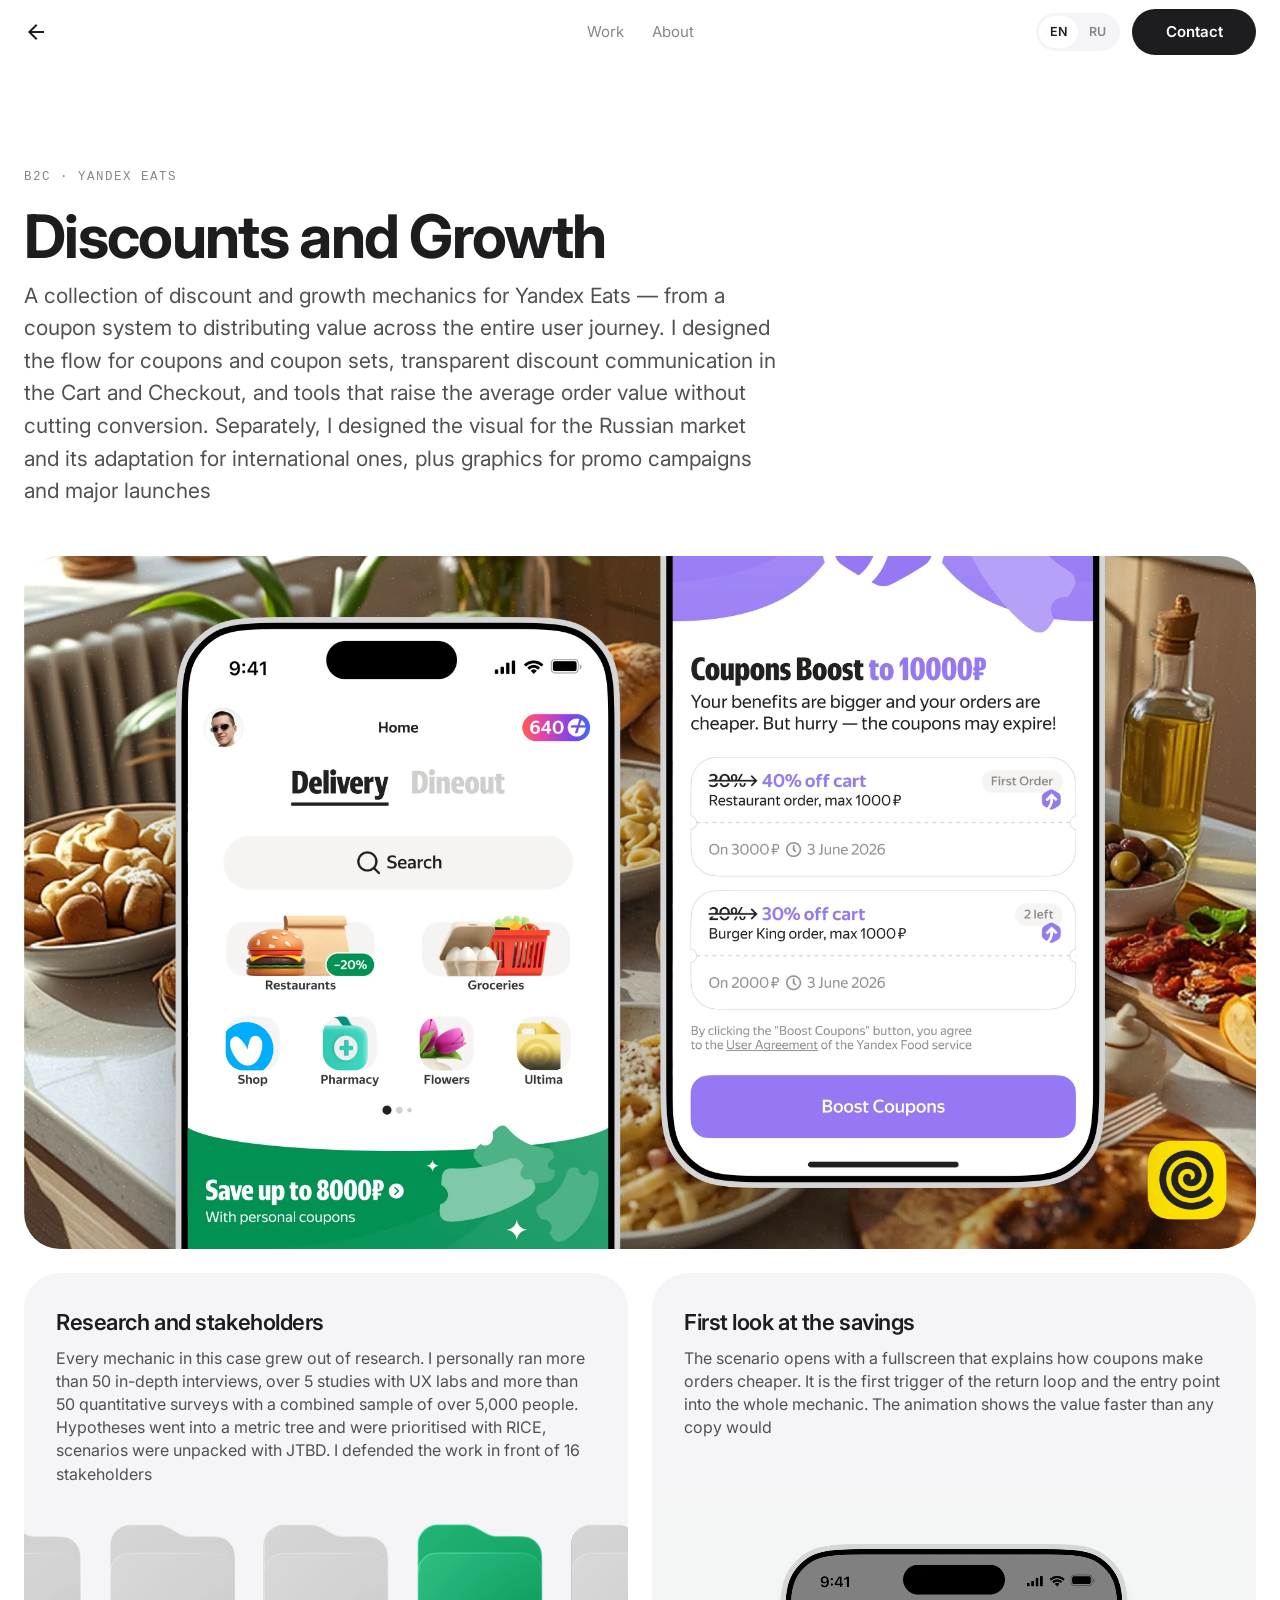
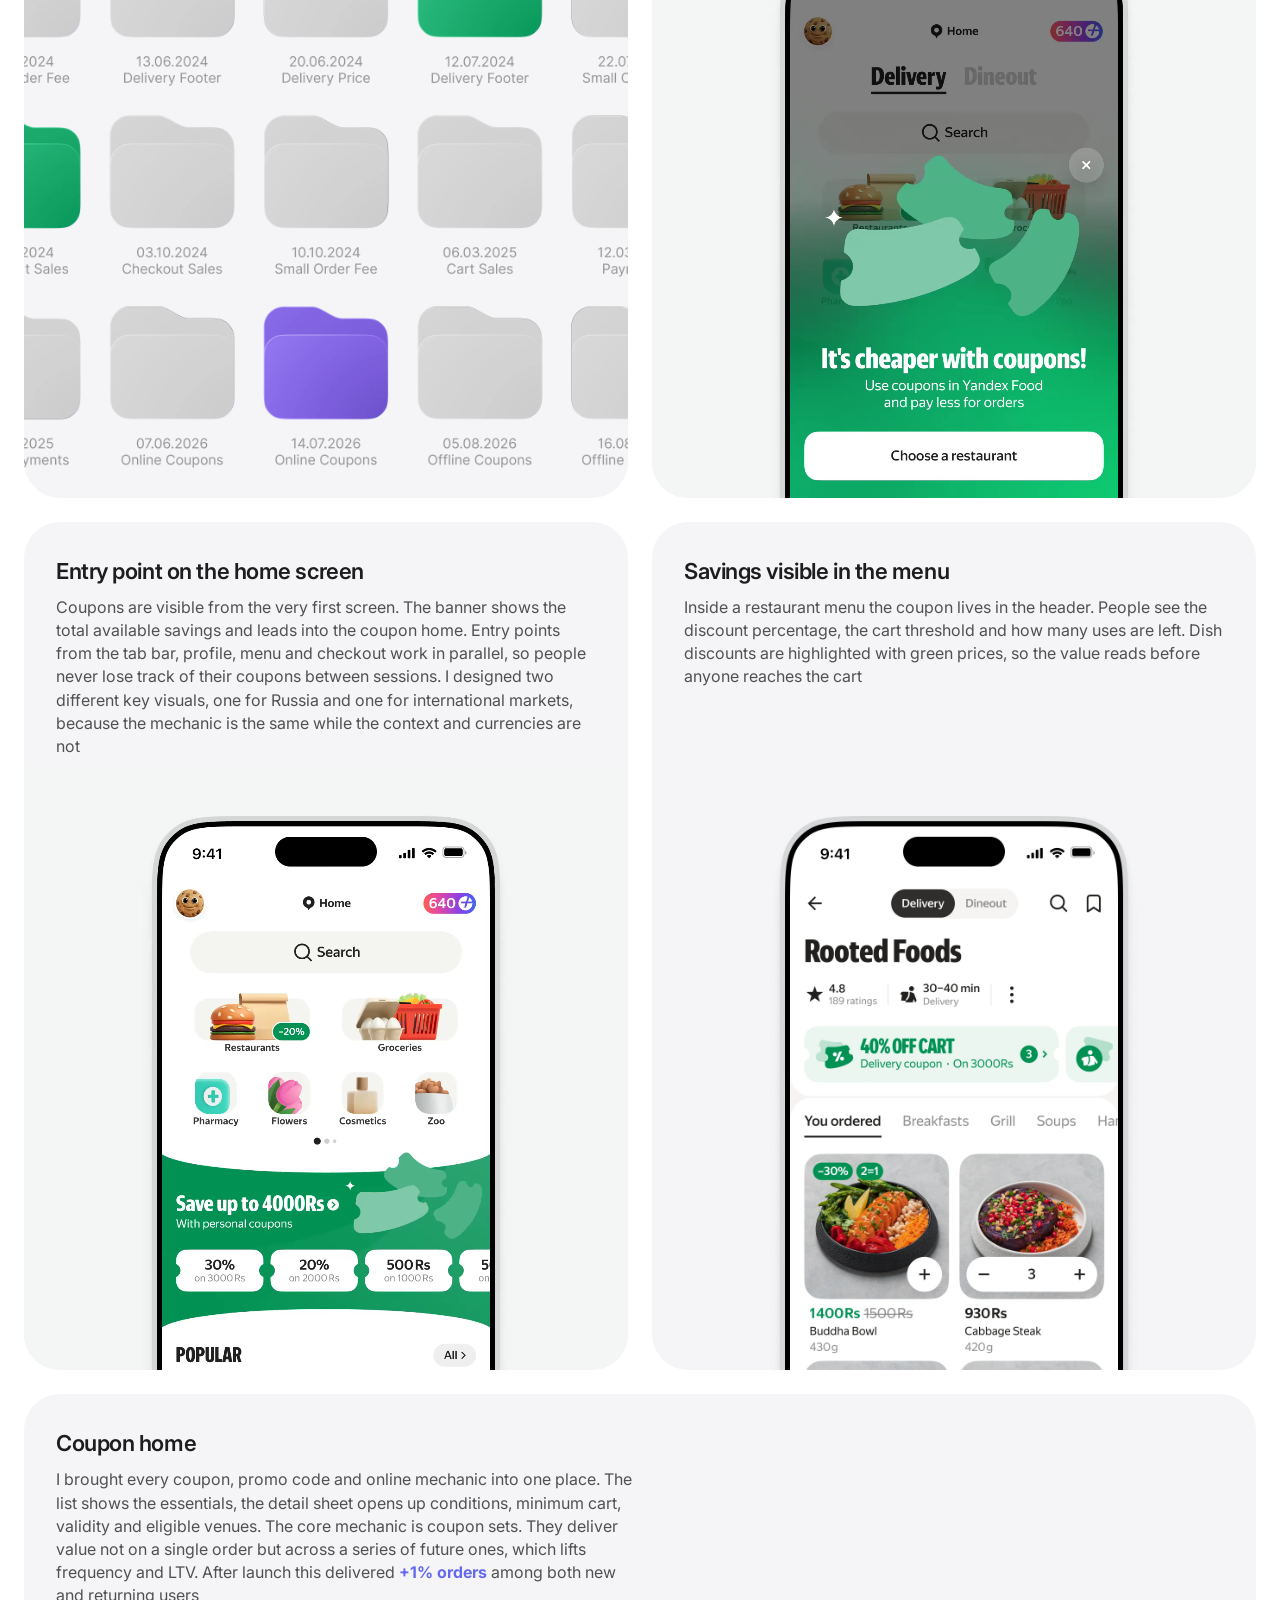
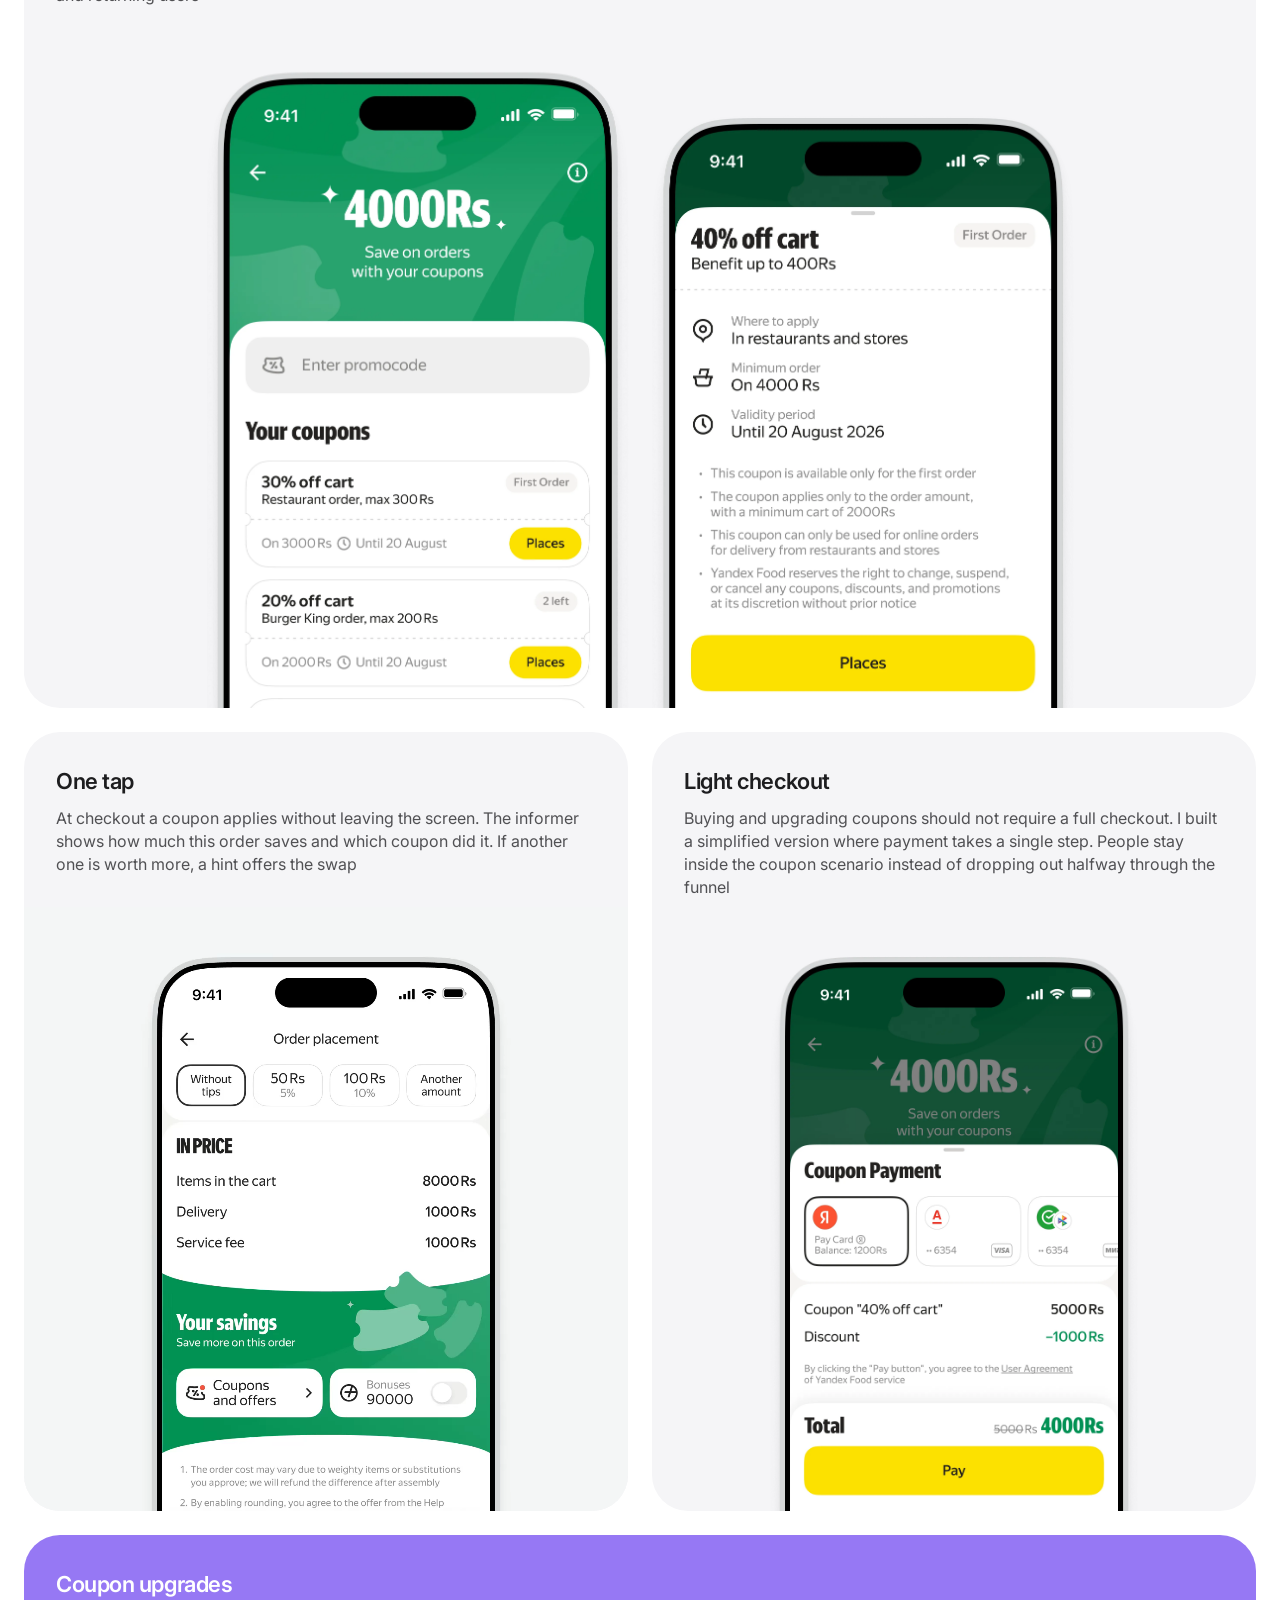
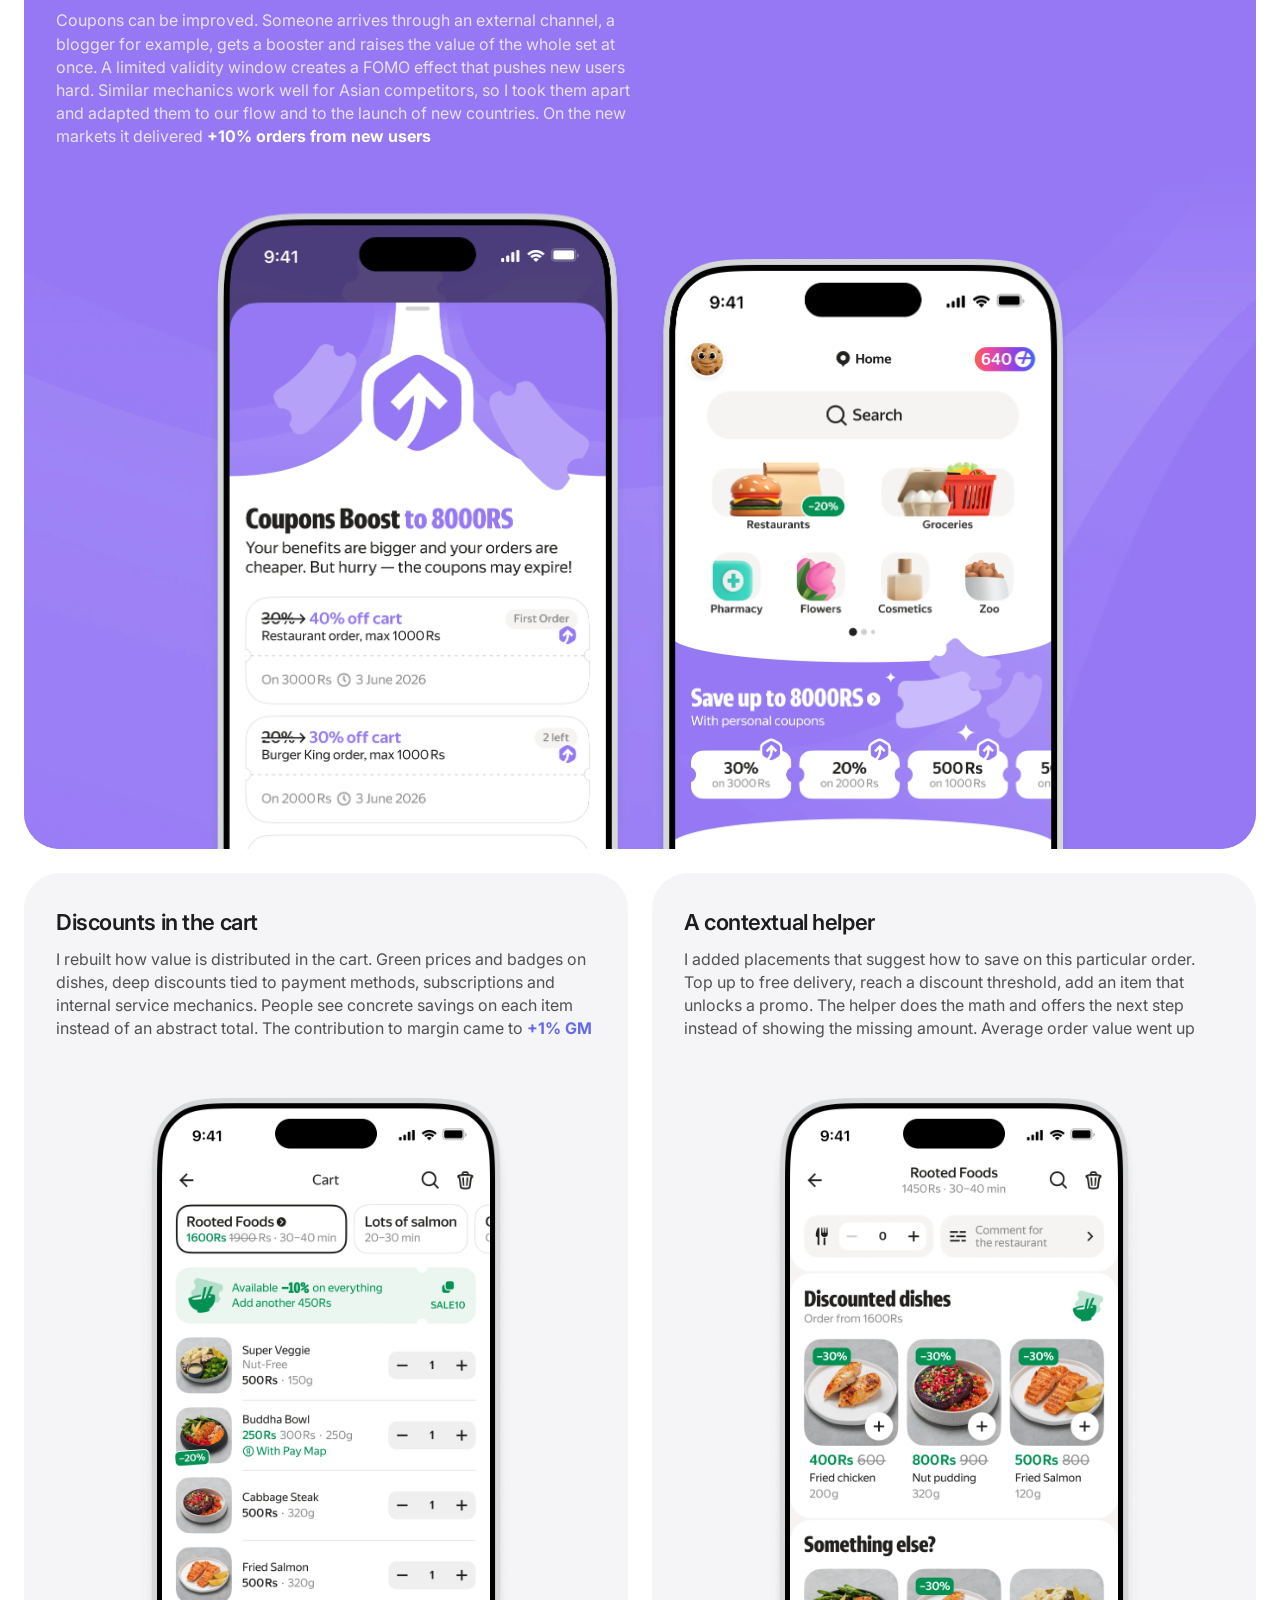
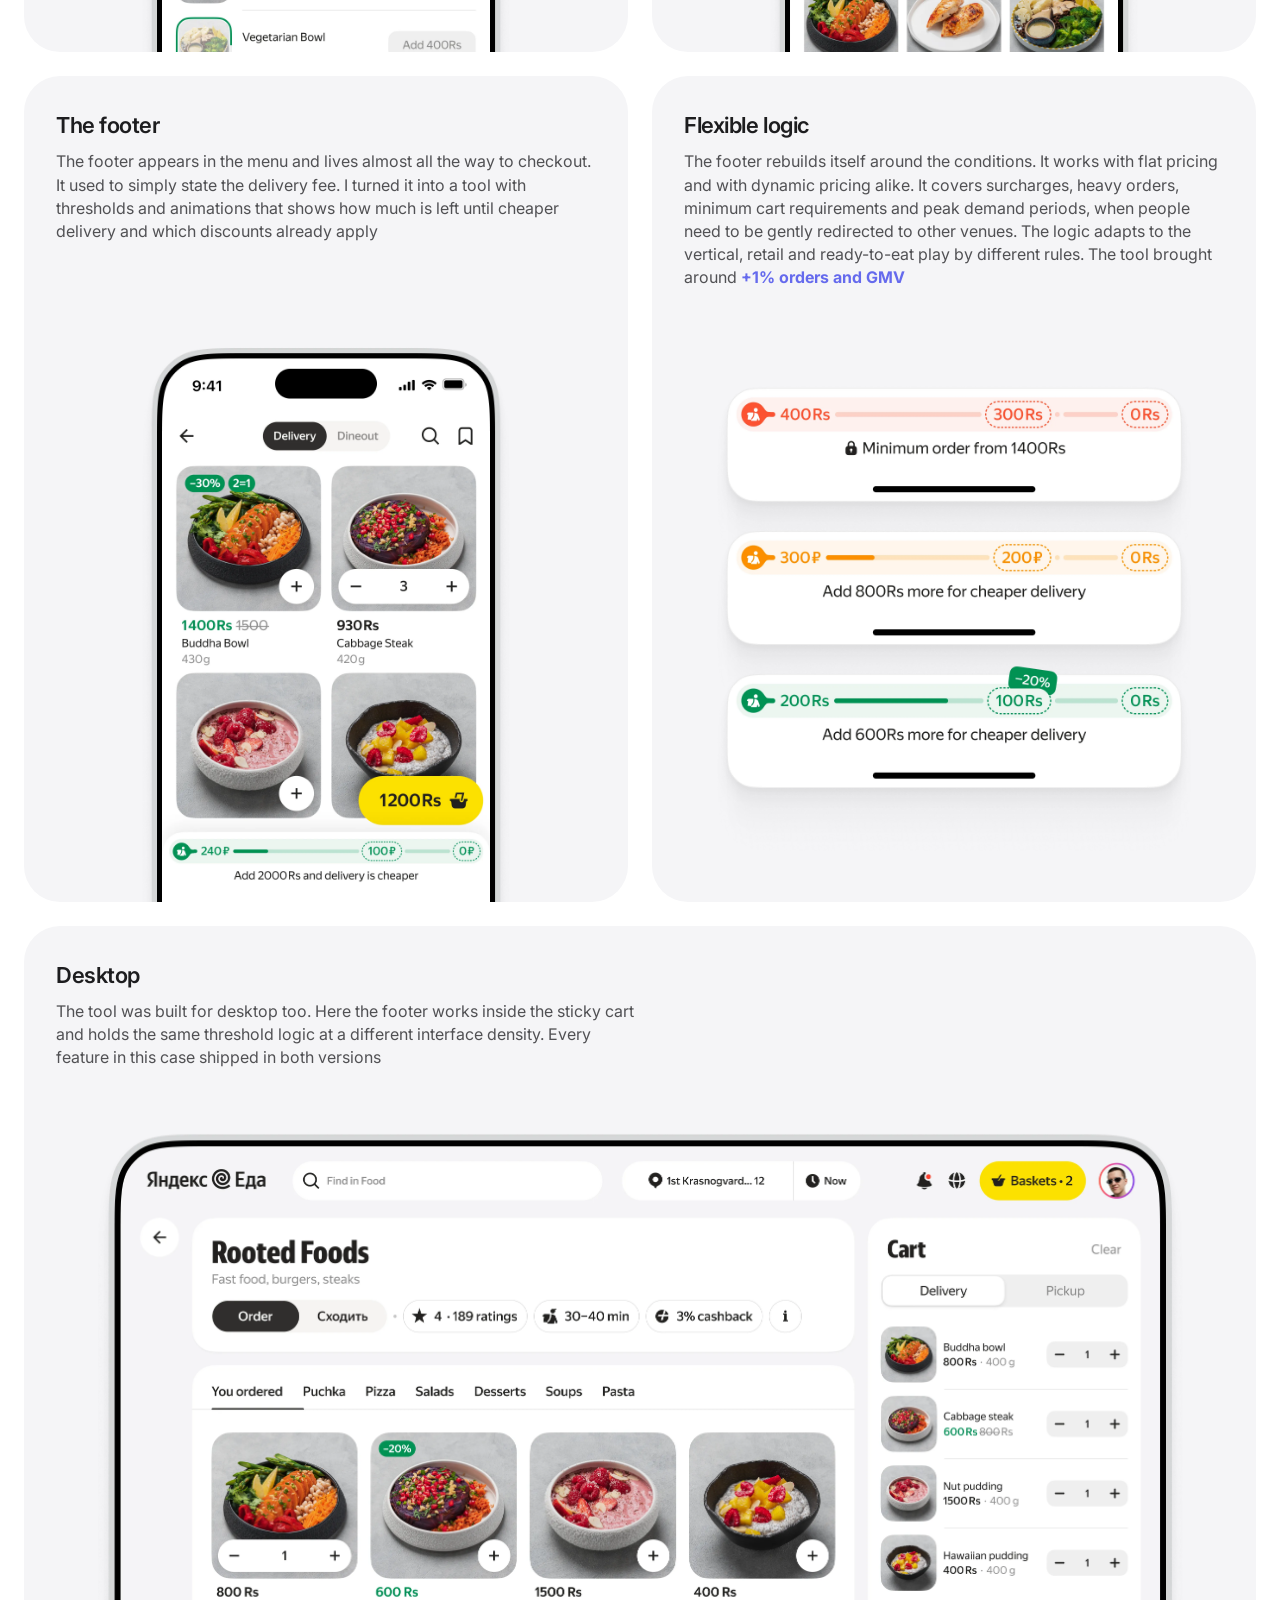
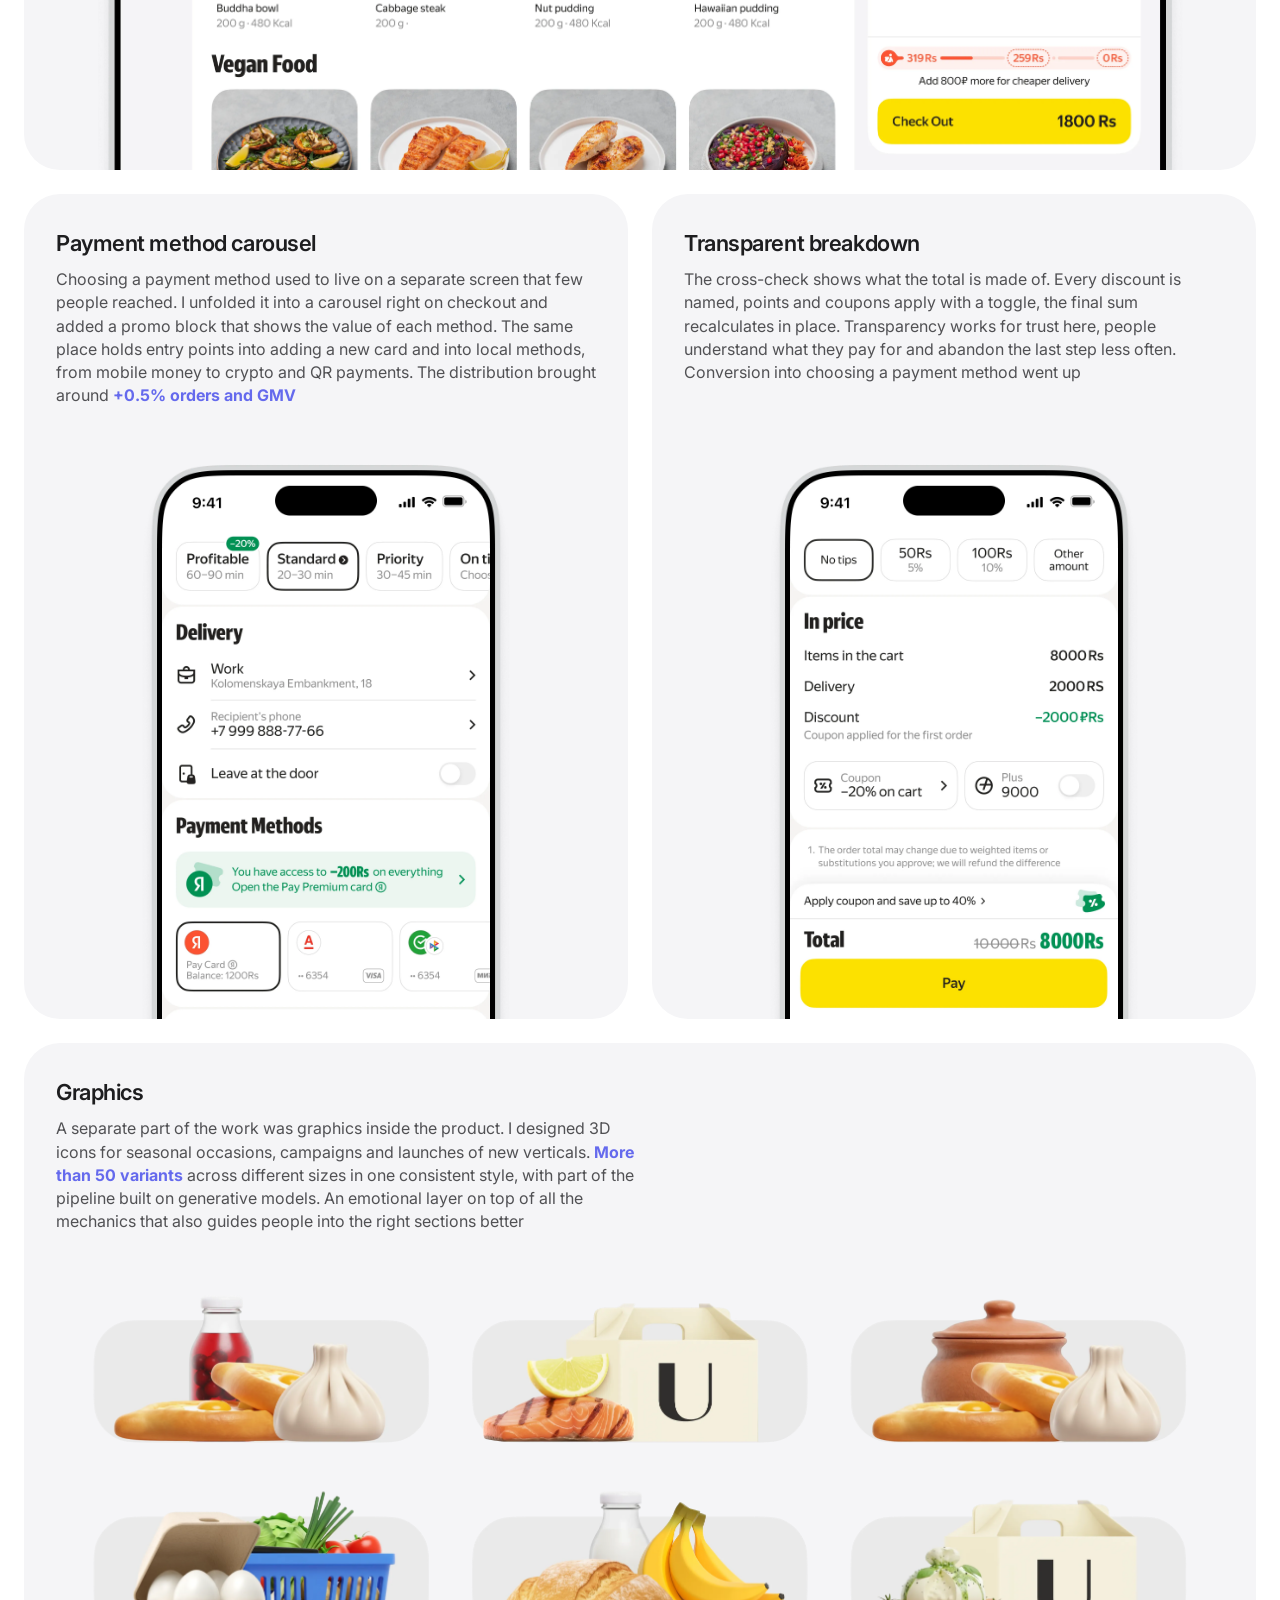
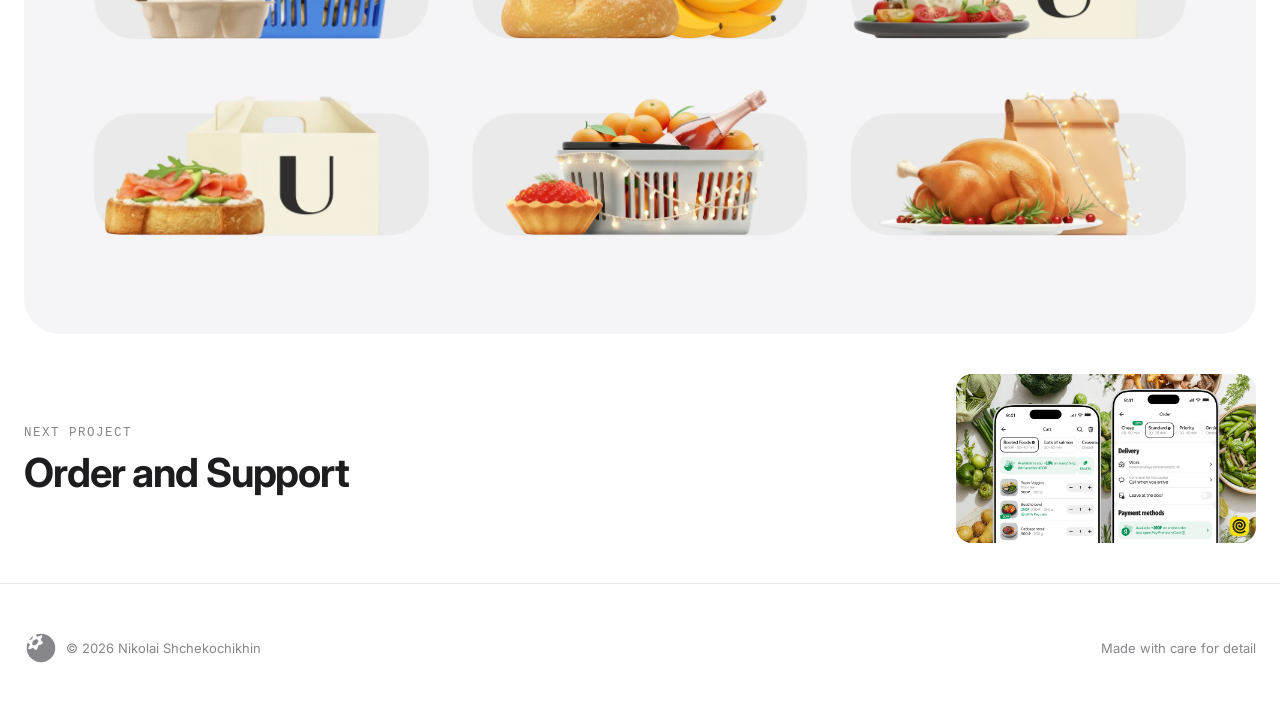
==== commit a7988fba: "Cash Fixes" ====
--- a/projects/discounts-and-growth/index.html
+++ b/projects/discounts-and-growth/index.html
@@ -10,7 +10,7 @@
   <link rel="preconnect" href="https://fonts.googleapis.com" />
   <link rel="preconnect" href="https://fonts.gstatic.com" crossorigin />
   <link href="https://fonts.googleapis.com/css2?family=Inter:wght@400;500;600;700;800&display=swap" rel="stylesheet" />
-  <link rel="stylesheet" href="../../styles.css" />
+  <link rel="stylesheet" href="../../styles.css?v=2" />
   <!-- Yandex.Metrika counter -->
   <script type="text/javascript">
     (function(m,e,t,r,i,k,a){
@@ -280,6 +280,6 @@
     </div>
   </div>
 
-  <script src="../../main.js"></script>
+  <script src="../../main.js?v=2"></script>
 </body>
 </html>
--- a/styles.css
+++ b/styles.css
@@ -503,11 +503,18 @@
 .ccard .cm-video img { display: block; width: 100%; height: auto; }
 .ccard .cm-video video {
   position: absolute; inset: 0; width: 100%; height: 100%;
+  /* object-fit обязателен: пока метаданные ролика не приехали, у <video>
+     внутренний размер 300×150, и при contain по умолчанию кадр вписался бы
+     полосой внутрь карточки. Аспекты файлов совпадают, так что cover ничего
+     не обрезает */
+  object-fit: cover;
   opacity: 0; transition: opacity .2s linear;
   transform: translateZ(0);       /* свой слой — меньше перерисовок при скролле */
-  backface-visibility: hidden;
+  z-index: 2;                     /* выше блика-плейсхолдера (::before, z-index: 1) */
 }
 .ccard .cm-video.playing video { opacity: 1; }
+/* ролик пошёл — блик больше не нужен, даже если картинка под ним ещё грузится */
+.ccard .cm-video.playing::before { opacity: 0; animation: none; }
 
 @media (max-width: 760px) {
   .ccard { border-radius: var(--radius); }
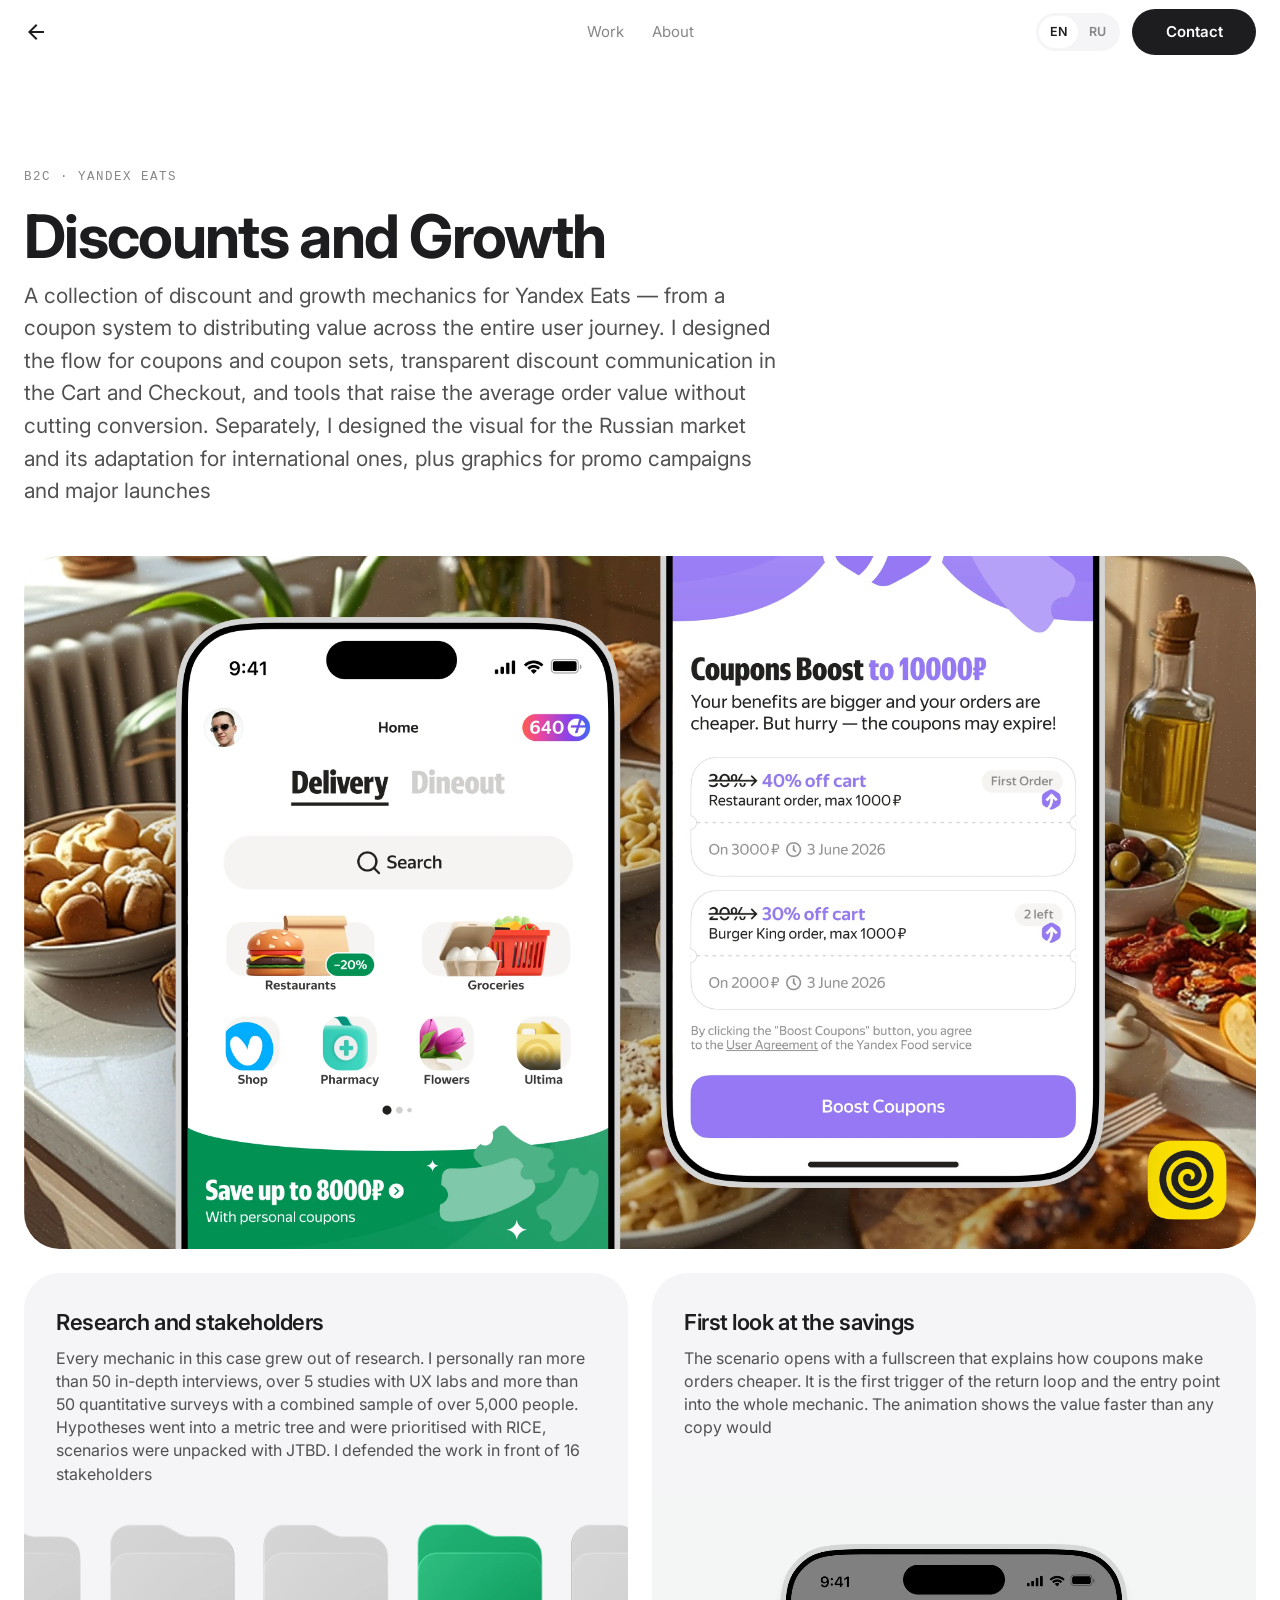
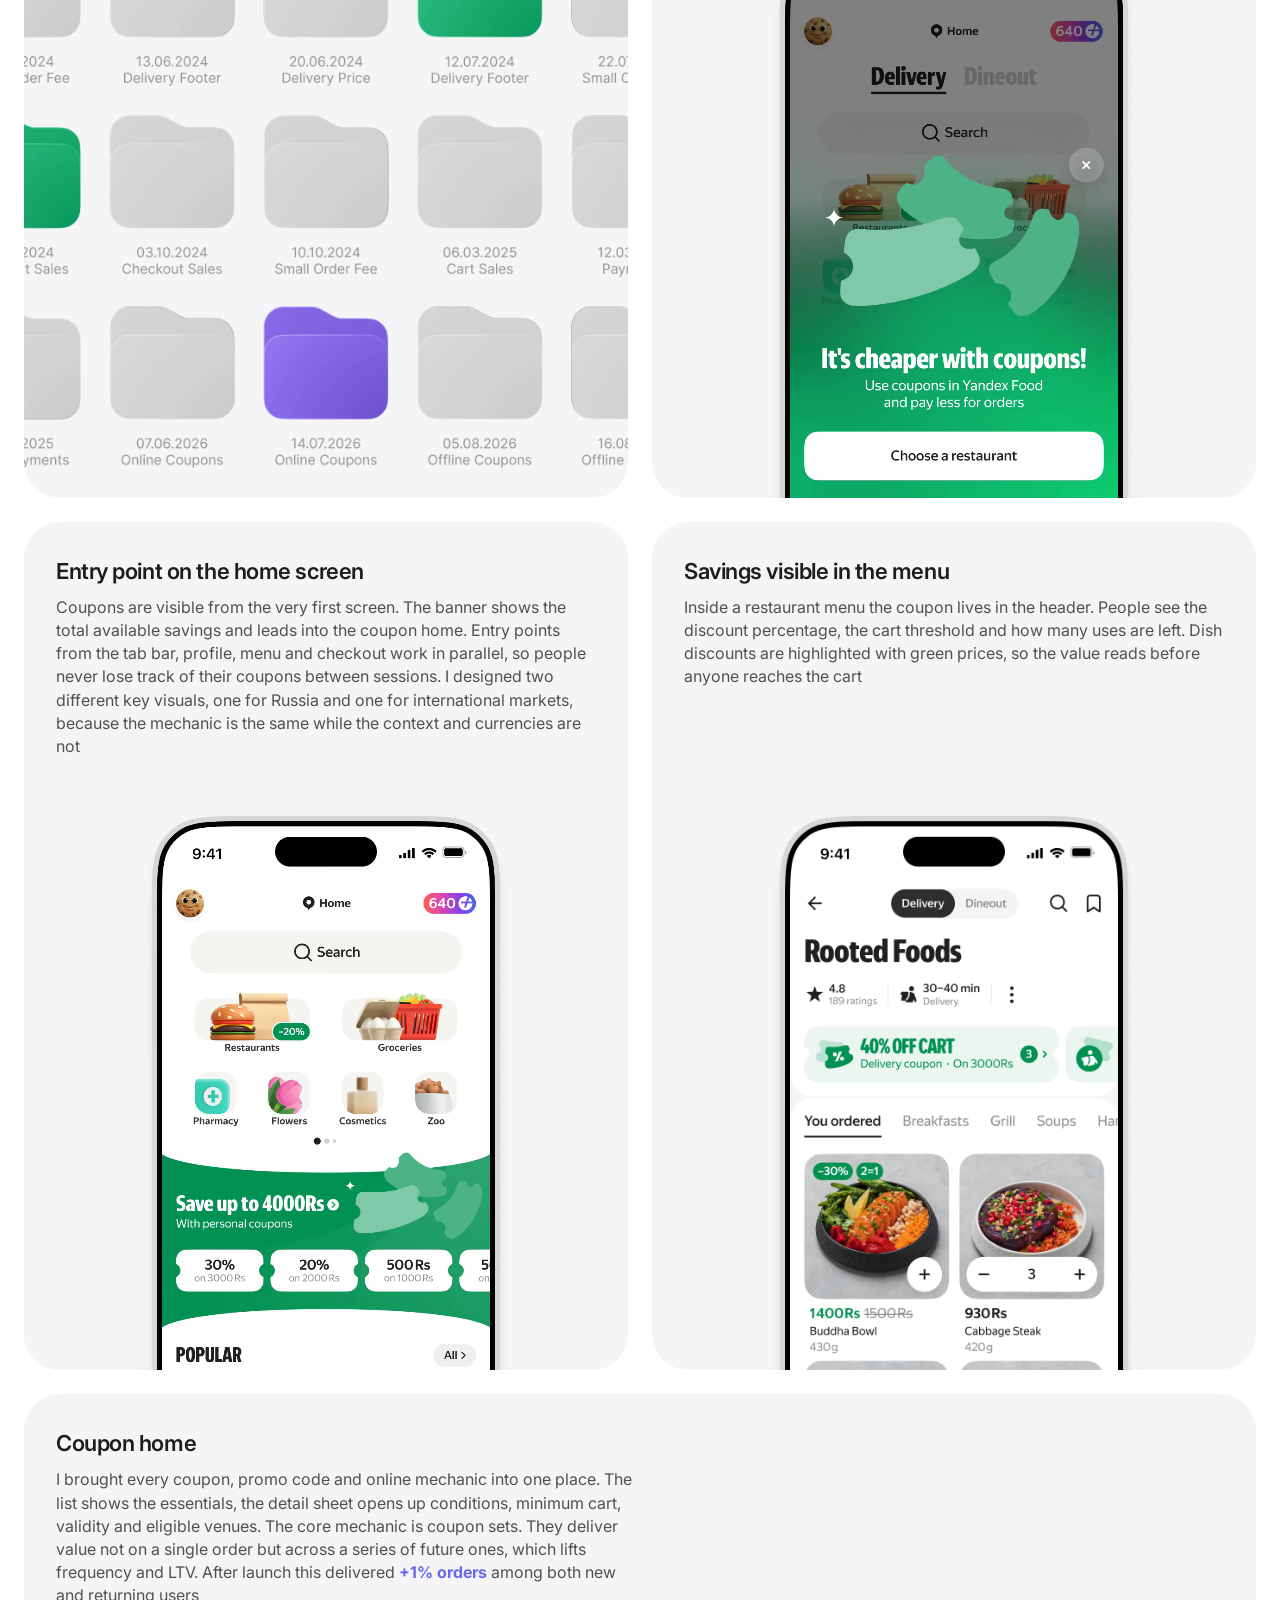
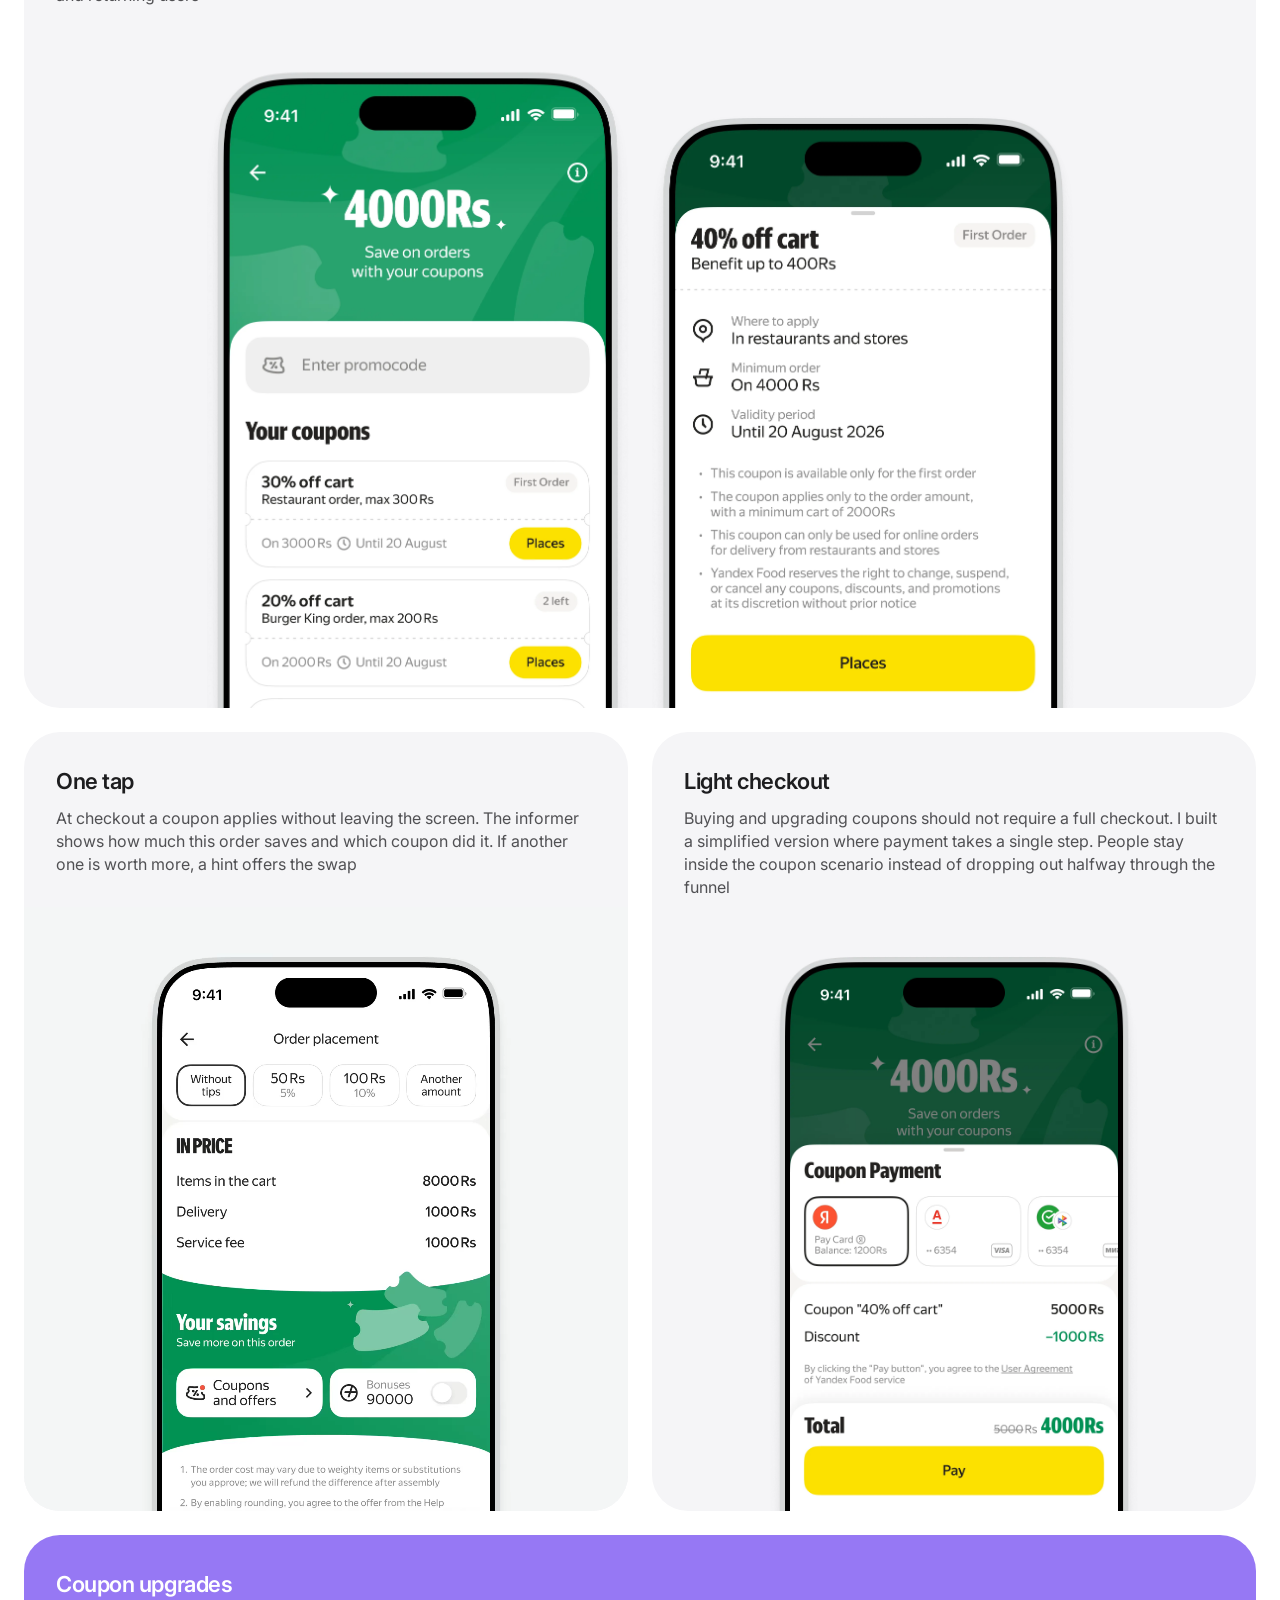
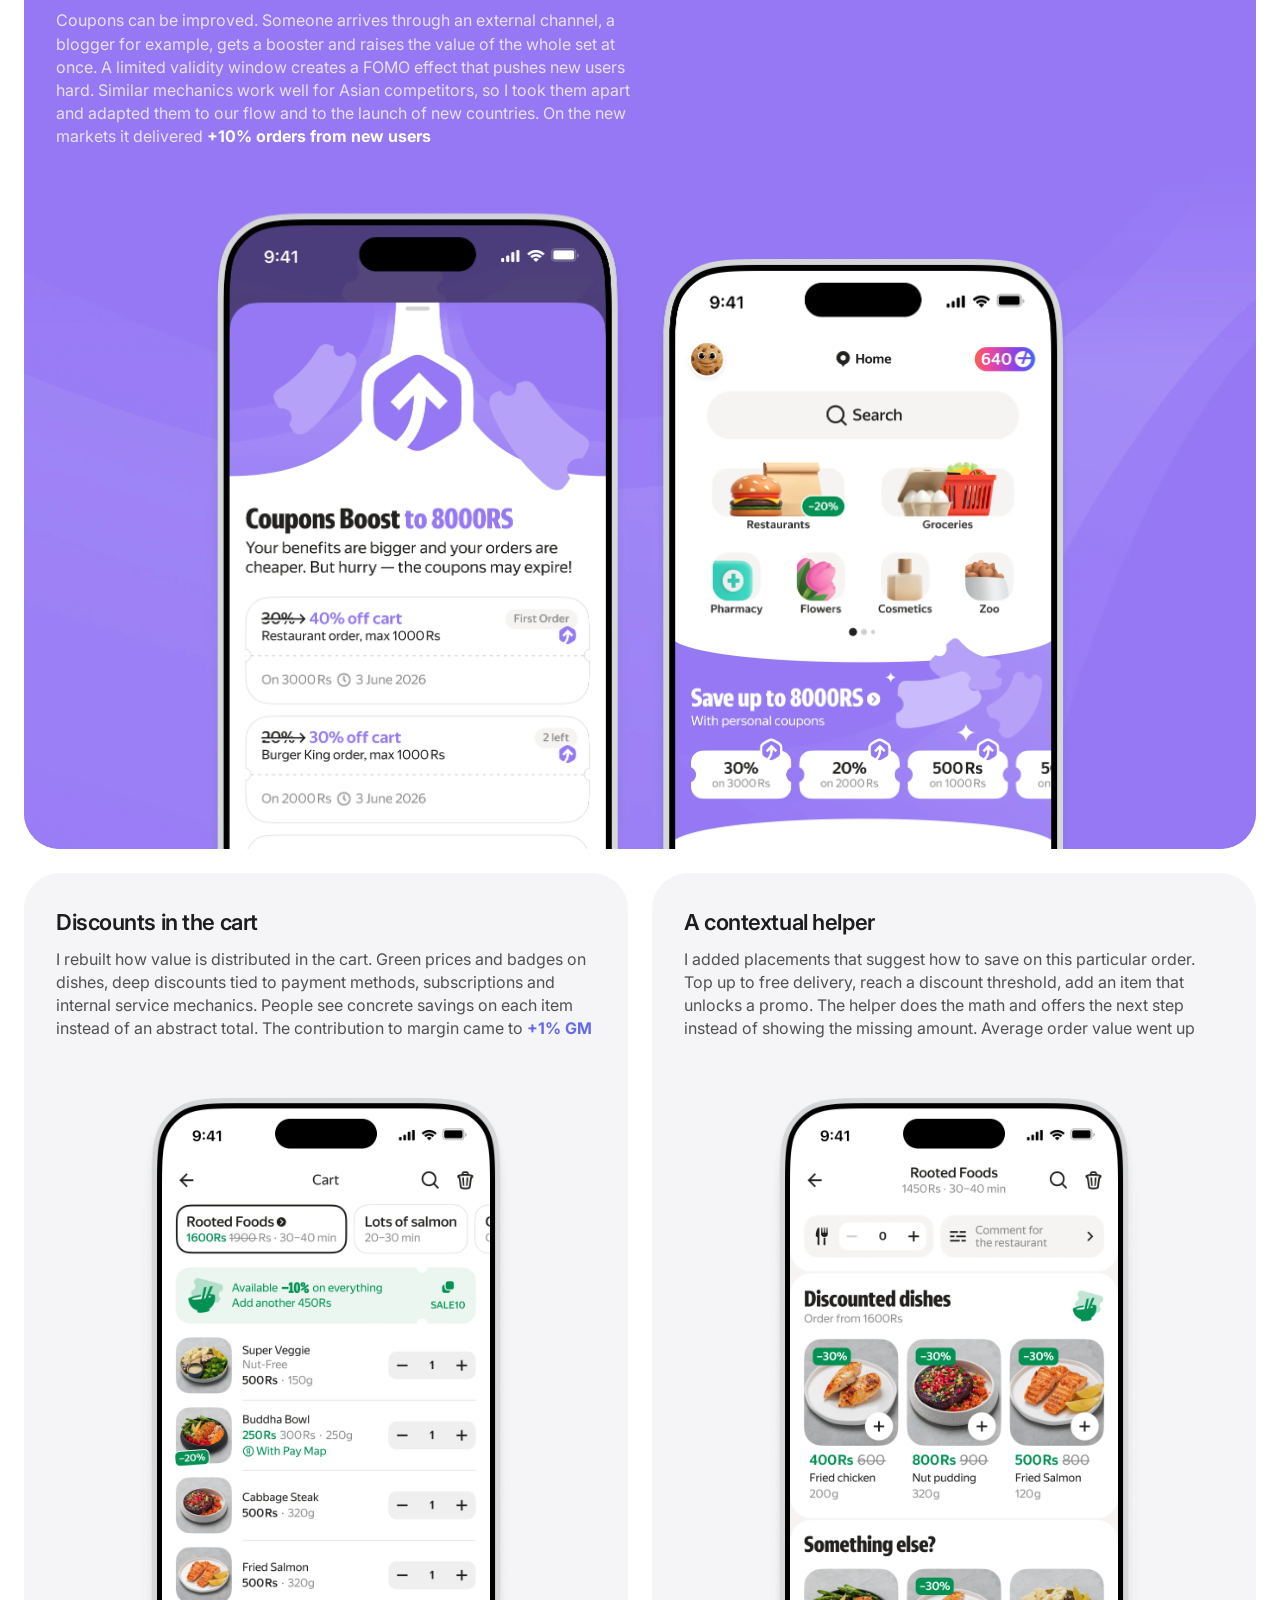
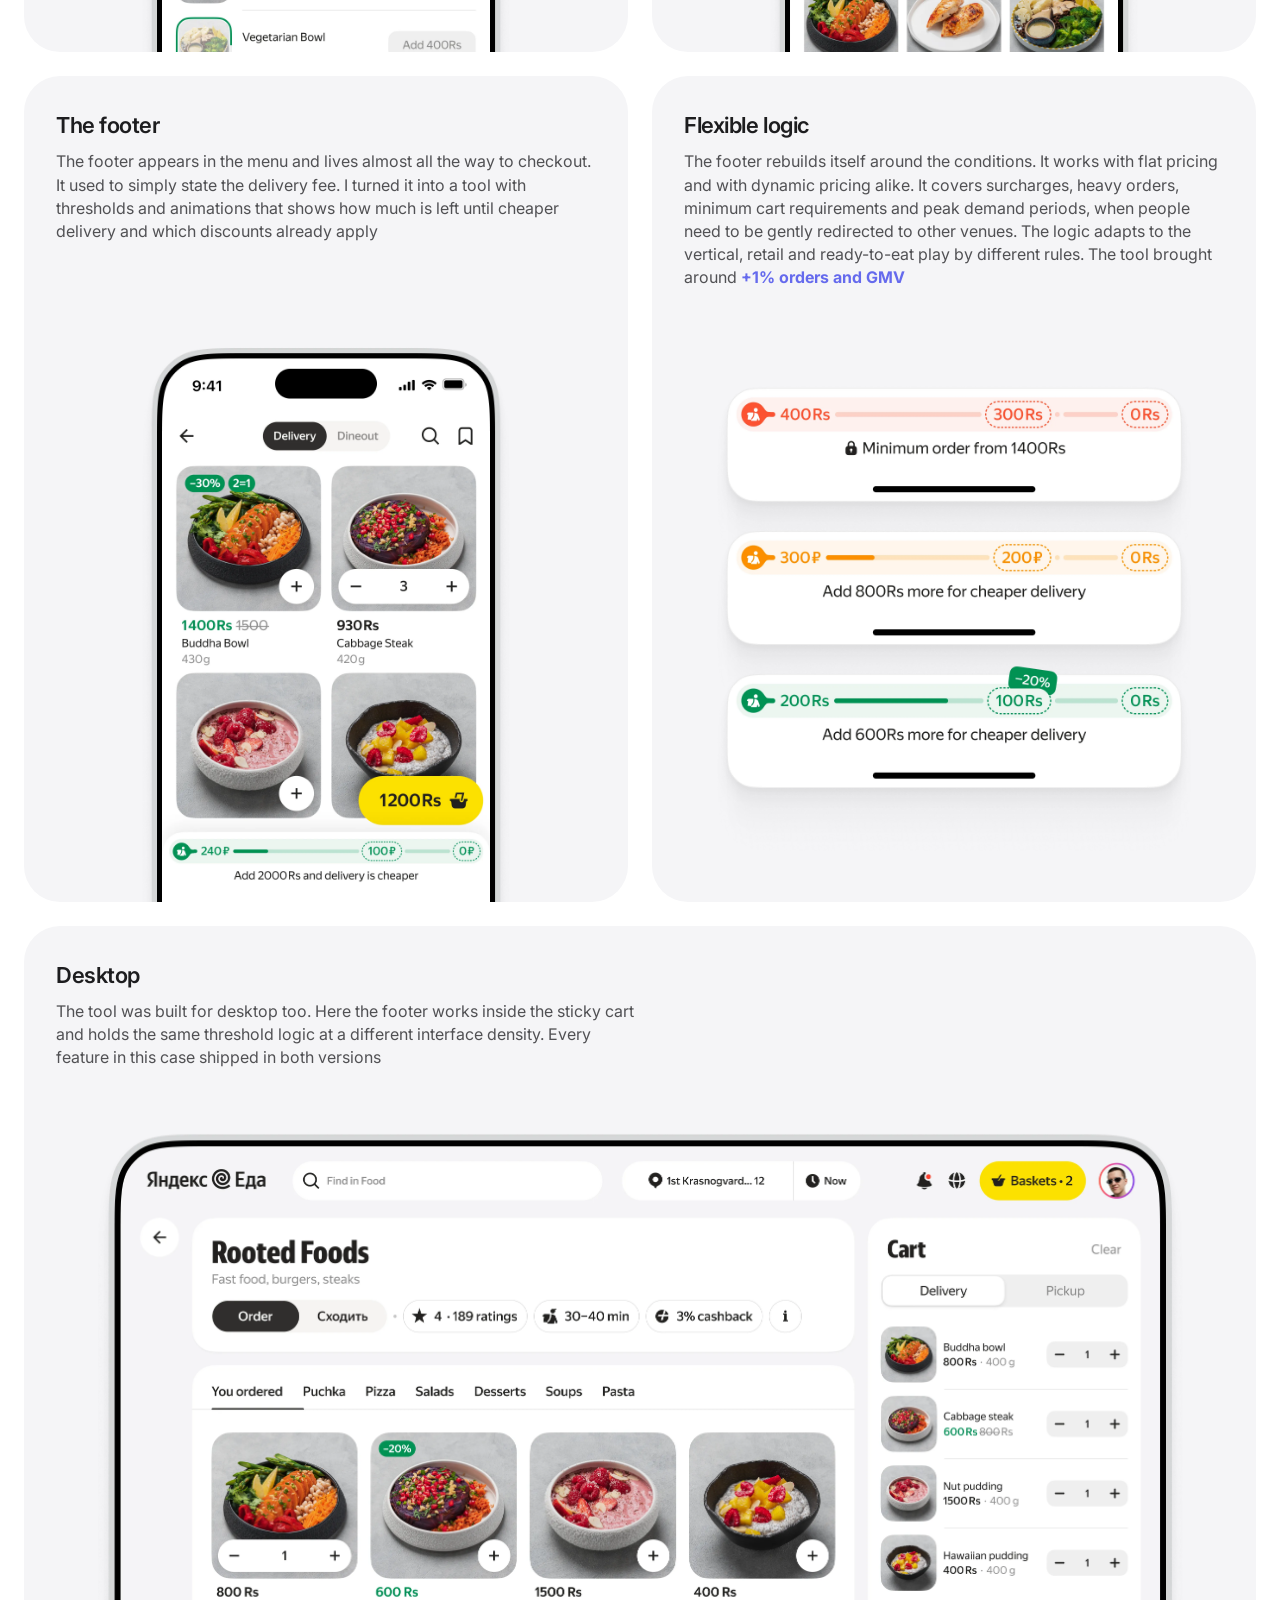
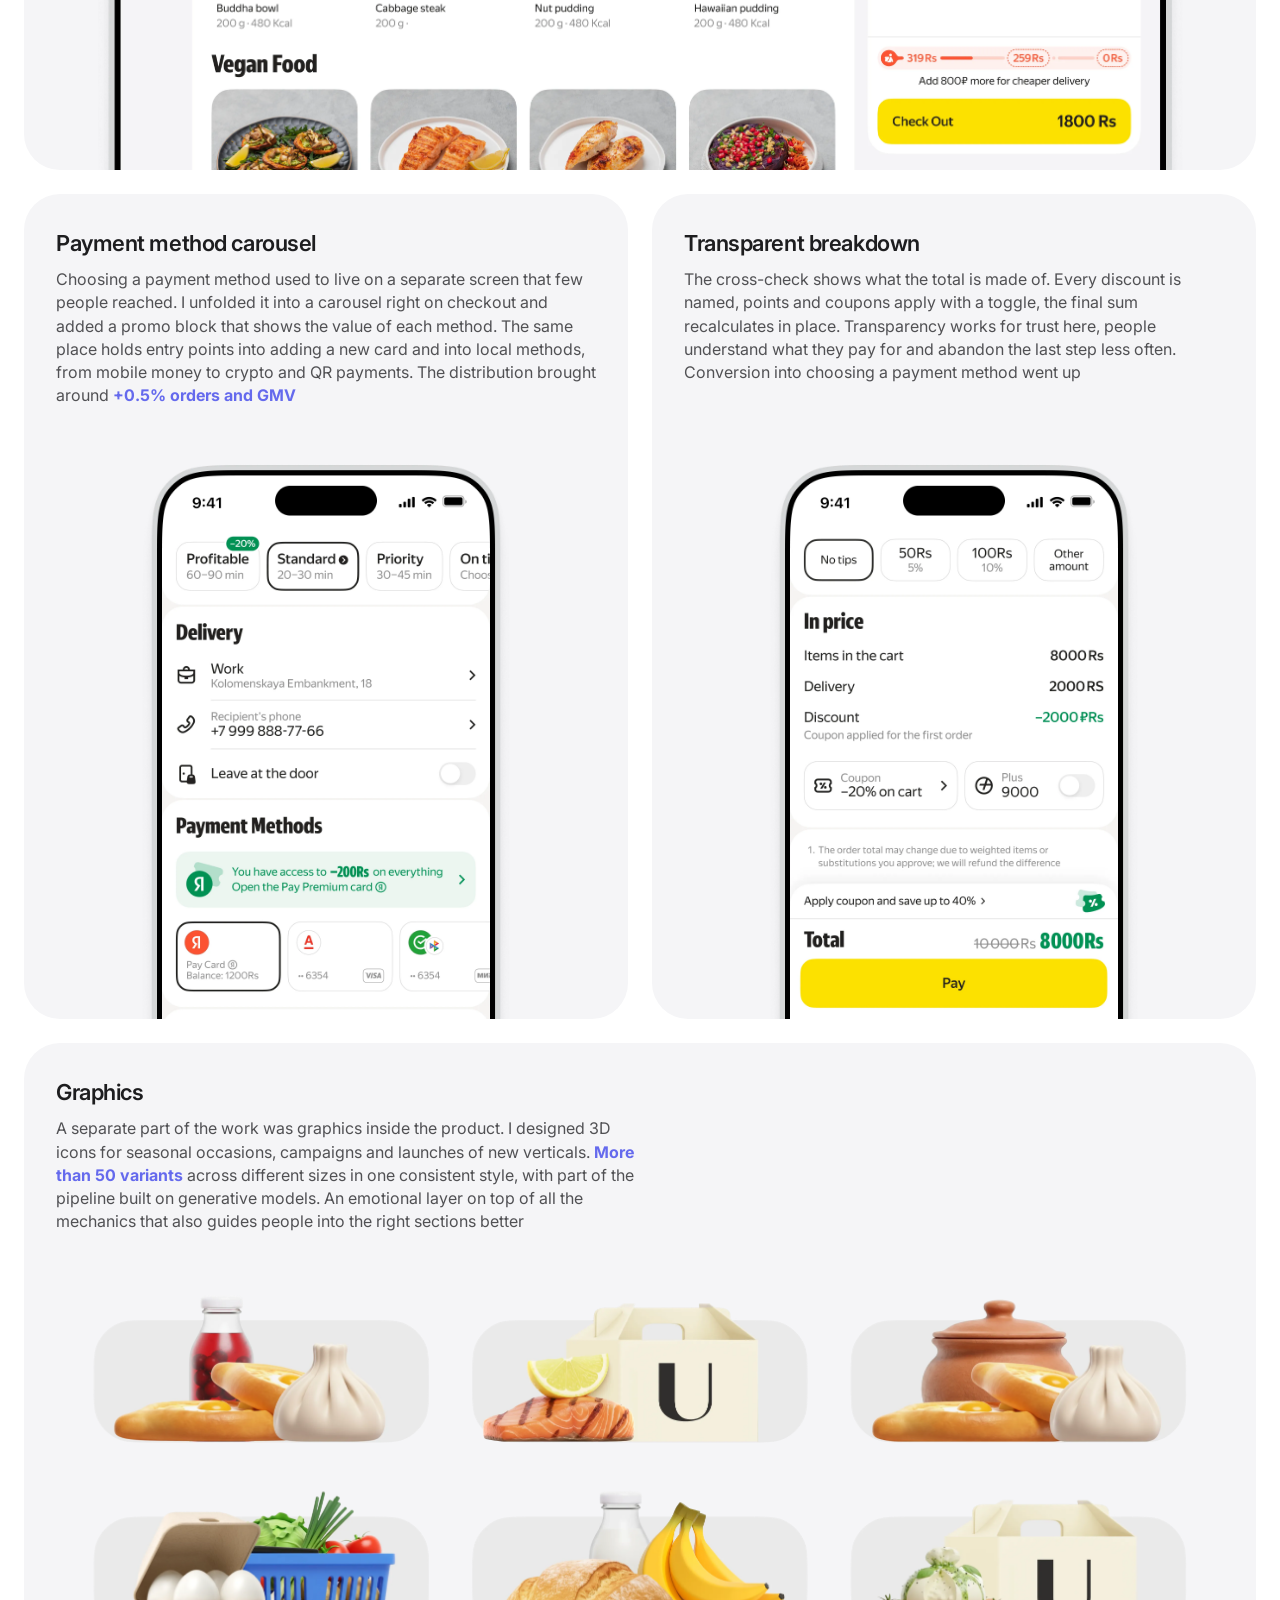
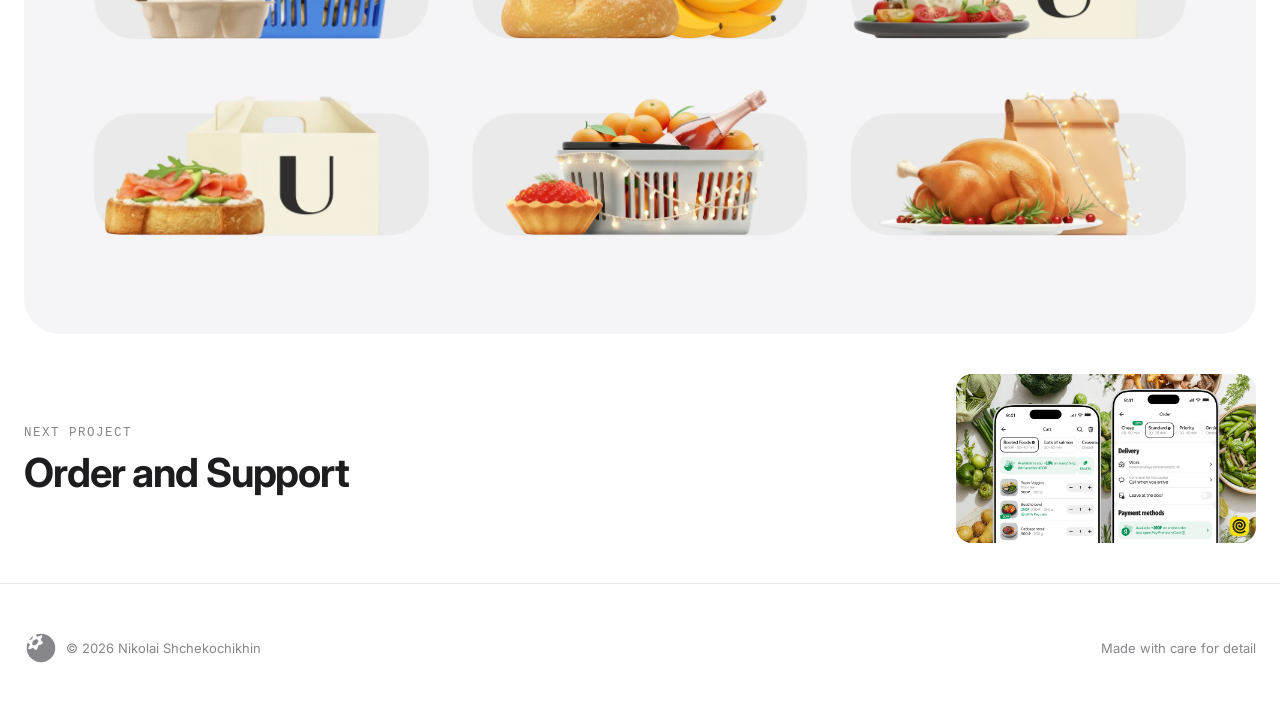
==== commit 062e3e13: "Video Fixes" ====
--- a/projects/discounts-and-growth/index.html
+++ b/projects/discounts-and-growth/index.html
@@ -10,7 +10,7 @@
   <link rel="preconnect" href="https://fonts.googleapis.com" />
   <link rel="preconnect" href="https://fonts.gstatic.com" crossorigin />
   <link href="https://fonts.googleapis.com/css2?family=Inter:wght@400;500;600;700;800&display=swap" rel="stylesheet" />
-  <link rel="stylesheet" href="../../styles.css?v=2" />
+  <link rel="stylesheet" href="../../styles.css?v=3" />
   <!-- Yandex.Metrika counter -->
   <script type="text/javascript">
     (function(m,e,t,r,i,k,a){
@@ -67,8 +67,9 @@
            +.violet      фиолетовая заливка (одна карточка — апгрейд купонов)
          Метрики в тексте — <span class="metric"> (нужен data-html на <p>).
          Картинки: img/NN-sq.webp | img/NN-16x9.webp
-         Видео: .cm.cm-video = <img> с первым кадром (img/NN-*.webp) +
-         <video src="img/NN-*.webm"> слоем поверх. Видео проявляется только
+         Видео: .cm.cm-video.ar-sq|.ar-16x9 = <img> с первым кадром +
+         <video> слоем поверх, оба на всю карточку. Пропорции держит класс
+         аспекта, размеры в атрибутах не нужны. Видео проявляется, только
          когда заиграло, иначе на мобилке видна вспышка. Не умеет webm —
          остаётся картинка. Прогрев и play/pause делает initCaseVideo().
          ============================================================ -->
@@ -101,7 +102,7 @@
             <p data-ru="Сценарий начинается с фуллскрина, который объясняет, что с купонами заказы обходятся дешевле. Это первый триггер петли возврата и вход во всю механику. Анимация показывает выгоду быстрее, чем это сделал бы текст"
                data-en="The scenario opens with a fullscreen that explains how coupons make orders cheaper. It is the first trigger of the return loop and the entry point into the whole mechanic. The animation shows the value faster than any copy would">The scenario opens with a fullscreen that explains how coupons make orders cheaper. It is the first trigger of the return loop and the entry point into the whole mechanic. The animation shows the value faster than any copy would</p>
           </div>
-          <div class="cm cm-video"><img src="img/03-sq.webp" width="1400" height="1400" alt="" loading="lazy"><video src="img/03-sq.webm" width="1400" height="1400" muted loop playsinline preload="auto" aria-hidden="true"></video></div>
+          <div class="cm cm-video ar-sq"><img src="img/03-sq.webp" alt="" loading="lazy"><video src="img/03-sq.webm" muted loop playsinline preload="auto" aria-hidden="true"></video></div>
         </div>
 
         <!-- 04 · Точка входа на главной (видео) -->
@@ -111,7 +112,7 @@
             <p data-ru="Купоны видно с первого экрана. Баннер показывает сумму доступной выгоды и ведёт в дом купонов. Параллельно работают входы из таббара, профиля, меню и чекаута, поэтому пользователь не теряет свои купоны между сессиями. Для РФ и для международных рынков сделал два разных ключевых визуала, потому что механика одна, а контекст и валюты разные"
                data-en="Coupons are visible from the very first screen. The banner shows the total available savings and leads into the coupon home. Entry points from the tab bar, profile, menu and checkout work in parallel, so people never lose track of their coupons between sessions. I designed two different key visuals, one for Russia and one for international markets, because the mechanic is the same while the context and currencies are not">Coupons are visible from the very first screen. The banner shows the total available savings and leads into the coupon home. Entry points from the tab bar, profile, menu and checkout work in parallel, so people never lose track of their coupons between sessions. I designed two different key visuals, one for Russia and one for international markets, because the mechanic is the same while the context and currencies are not</p>
           </div>
-          <div class="cm cm-video"><img src="img/04-sq.webp" width="1400" height="1400" alt="" loading="lazy"><video src="img/04-sq.webm" width="1400" height="1400" muted loop playsinline preload="auto" aria-hidden="true"></video></div>
+          <div class="cm cm-video ar-sq"><img src="img/04-sq.webp" alt="" loading="lazy"><video src="img/04-sq.webm" muted loop playsinline preload="auto" aria-hidden="true"></video></div>
         </div>
 
         <!-- 05 · Экран меню -->
@@ -141,7 +142,7 @@
             <p data-ru="На чекауте купон применяется без ухода с экрана. Информер показывает, сколько пользователь экономит на этом заказе и какой купон сработал. Если выгоднее применить другой, подсказка предложит замену"
                data-en="At checkout a coupon applies without leaving the screen. The informer shows how much this order saves and which coupon did it. If another one is worth more, a hint offers the swap">At checkout a coupon applies without leaving the screen. The informer shows how much this order saves and which coupon did it. If another one is worth more, a hint offers the swap</p>
           </div>
-          <div class="cm cm-video"><img src="img/07-sq.webp" width="1400" height="1400" alt="" loading="lazy"><video src="img/07-sq.webm" width="1400" height="1400" muted loop playsinline preload="auto" aria-hidden="true"></video></div>
+          <div class="cm cm-video ar-sq"><img src="img/07-sq.webp" alt="" loading="lazy"><video src="img/07-sq.webm" muted loop playsinline preload="auto" aria-hidden="true"></video></div>
         </div>
 
         <!-- 08 · Лайт-чекаут -->
@@ -161,7 +162,7 @@
             <p data-html data-ru="Купоны можно улучшать. Пользователь приходит по внешнему каналу, например от блогера, получает бустер и повышает номинал сразу всего набора. Ограниченный срок действия создаёт FOMO-эффект, который сильно качает новичков. Похожие механики хорошо работают у азиатских конкурентов, я разобрал их и адаптировал под наш флоу и под запуск новых стран. На новых рынках механика дала <span class='metric'>+10% заказов новичков</span>"
                data-en="Coupons can be improved. Someone arrives through an external channel, a blogger for example, gets a booster and raises the value of the whole set at once. A limited validity window creates a FOMO effect that pushes new users hard. Similar mechanics work well for Asian competitors, so I took them apart and adapted them to our flow and to the launch of new countries. On the new markets it delivered <span class='metric'>+10% orders from new users</span>">Coupons can be improved. Someone arrives through an external channel, a blogger for example, gets a booster and raises the value of the whole set at once. A limited validity window creates a FOMO effect that pushes new users hard. Similar mechanics work well for Asian competitors, so I took them apart and adapted them to our flow and to the launch of new countries. On the new markets it delivered <span class='metric'>+10% orders from new users</span></p>
           </div>
-          <div class="cm cm-video"><img src="img/09-16x9.webp" width="2490" height="1400" alt="" loading="lazy"><video src="img/09-16x9.webm" width="2490" height="1400" muted loop playsinline preload="auto" aria-hidden="true"></video></div>
+          <div class="cm cm-video ar-16x9"><img src="img/09-16x9.webp" alt="" loading="lazy"><video src="img/09-16x9.webm" muted loop playsinline preload="auto" aria-hidden="true"></video></div>
         </div>
 
         <!-- ГРУППА 2 · Выгода на корзине -->
@@ -280,6 +281,6 @@
     </div>
   </div>
 
-  <script src="../../main.js?v=2"></script>
+  <script src="../../main.js?v=3"></script>
 </body>
 </html>
--- a/styles.css
+++ b/styles.css
@@ -499,17 +499,21 @@
    initCaseVideo). Иначе на мобилке видна вспышка в момент, когда браузер
    меняет poster на видео-слой. Если webm не поддерживается, видео так и не
    проявится и останется картинка. */
+/* Пропорции задаёт контейнер, а не содержимое: иначе картинка и видео
+   считают размер каждый сам по себе (и до загрузки метаданных Safari берёт
+   для <video> дефолтные 300×150), из-за чего слои разъезжаются. Класс
+   аспекта — в разметке, рядом с .cm-video. */
 .ccard .cm-video { position: relative; }
-.ccard .cm-video img { display: block; width: 100%; height: auto; }
+.ccard .cm-video.ar-sq { aspect-ratio: 1 / 1; }
+.ccard .cm-video.ar-16x9 { aspect-ratio: 16 / 9; }
+/* оба слоя занимают контейнер целиком и кадрируются одинаково */
+.ccard .cm-video img,
 .ccard .cm-video video {
-  position: absolute; inset: 0; width: 100%; height: 100%;
-  /* object-fit обязателен: пока метаданные ролика не приехали, у <video>
-     внутренний размер 300×150, и при contain по умолчанию кадр вписался бы
-     полосой внутрь карточки. Аспекты файлов совпадают, так что cover ничего
-     не обрезает */
-  object-fit: cover;
+  position: absolute; inset: 0; display: block;
+  width: 100%; height: 100%; object-fit: cover;
+}
+.ccard .cm-video video {
   opacity: 0; transition: opacity .2s linear;
-  transform: translateZ(0);       /* свой слой — меньше перерисовок при скролле */
   z-index: 2;                     /* выше блика-плейсхолдера (::before, z-index: 1) */
 }
 .ccard .cm-video.playing video { opacity: 1; }
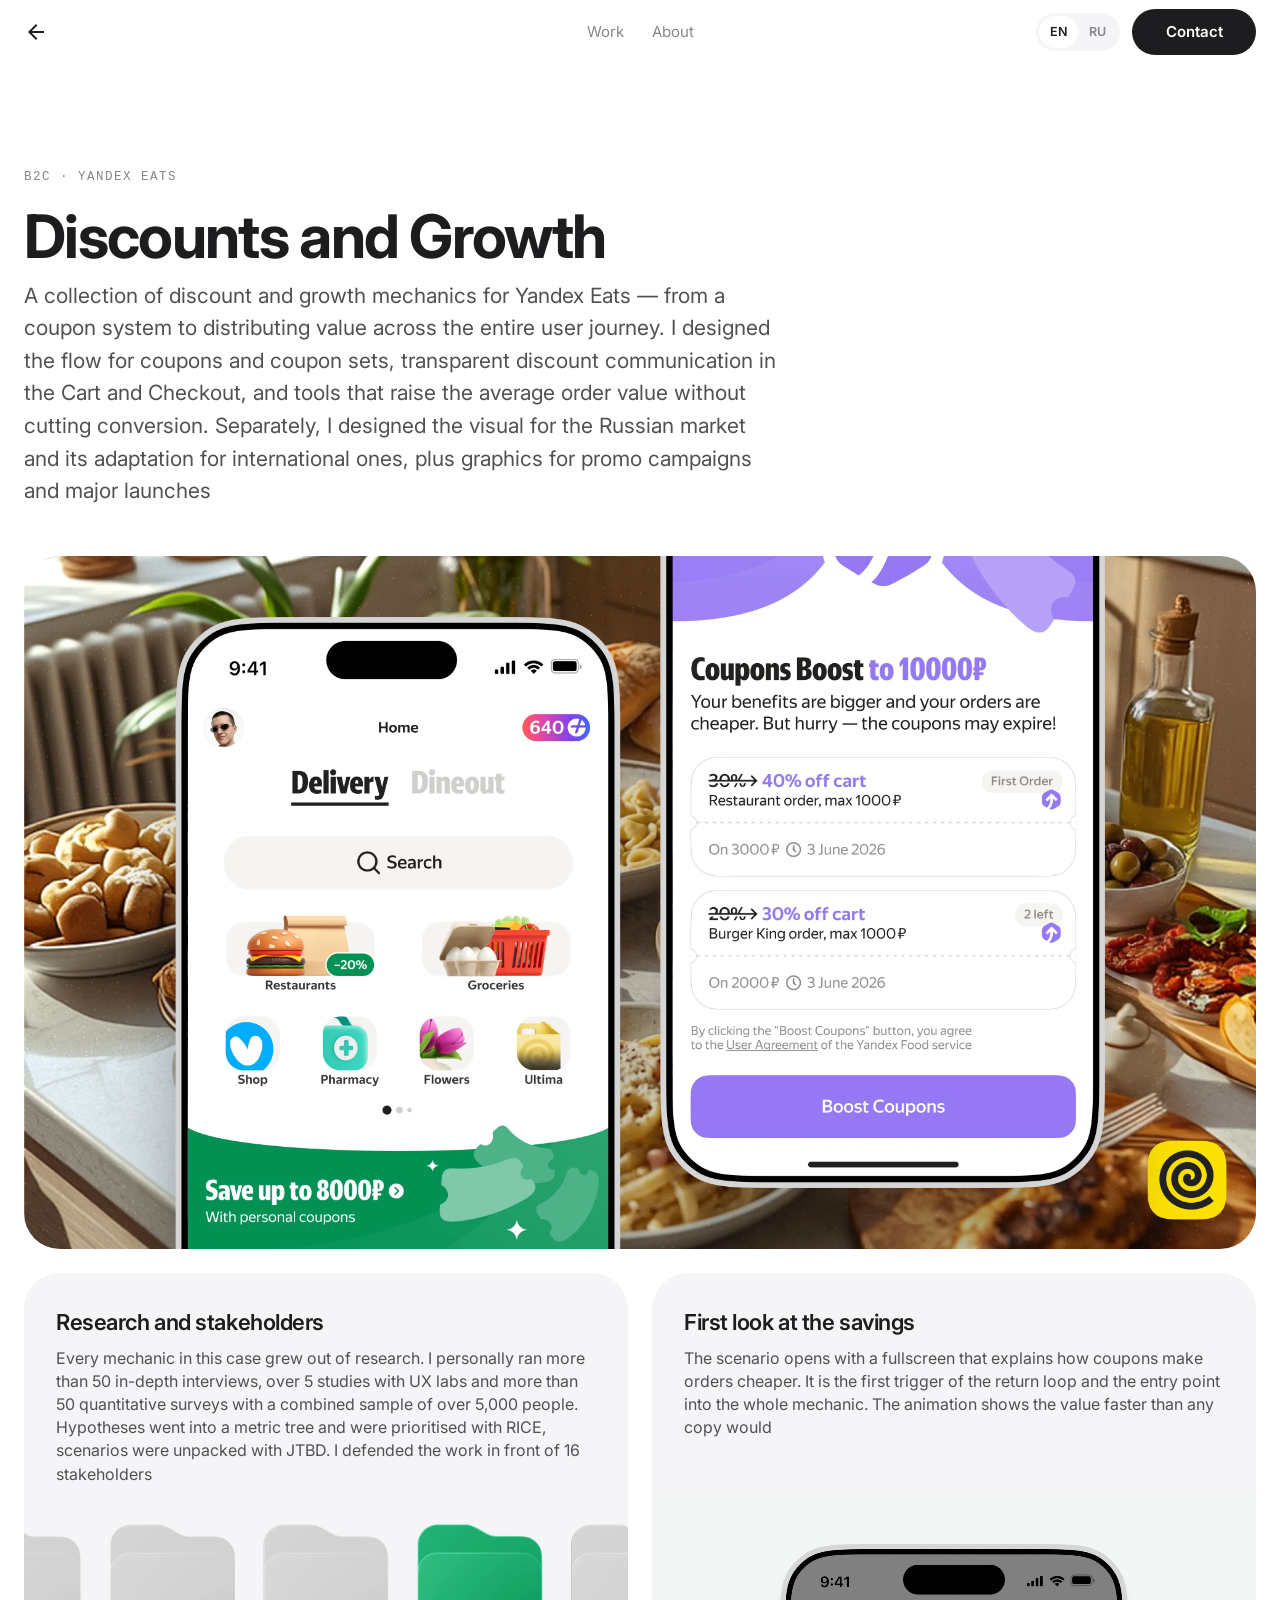
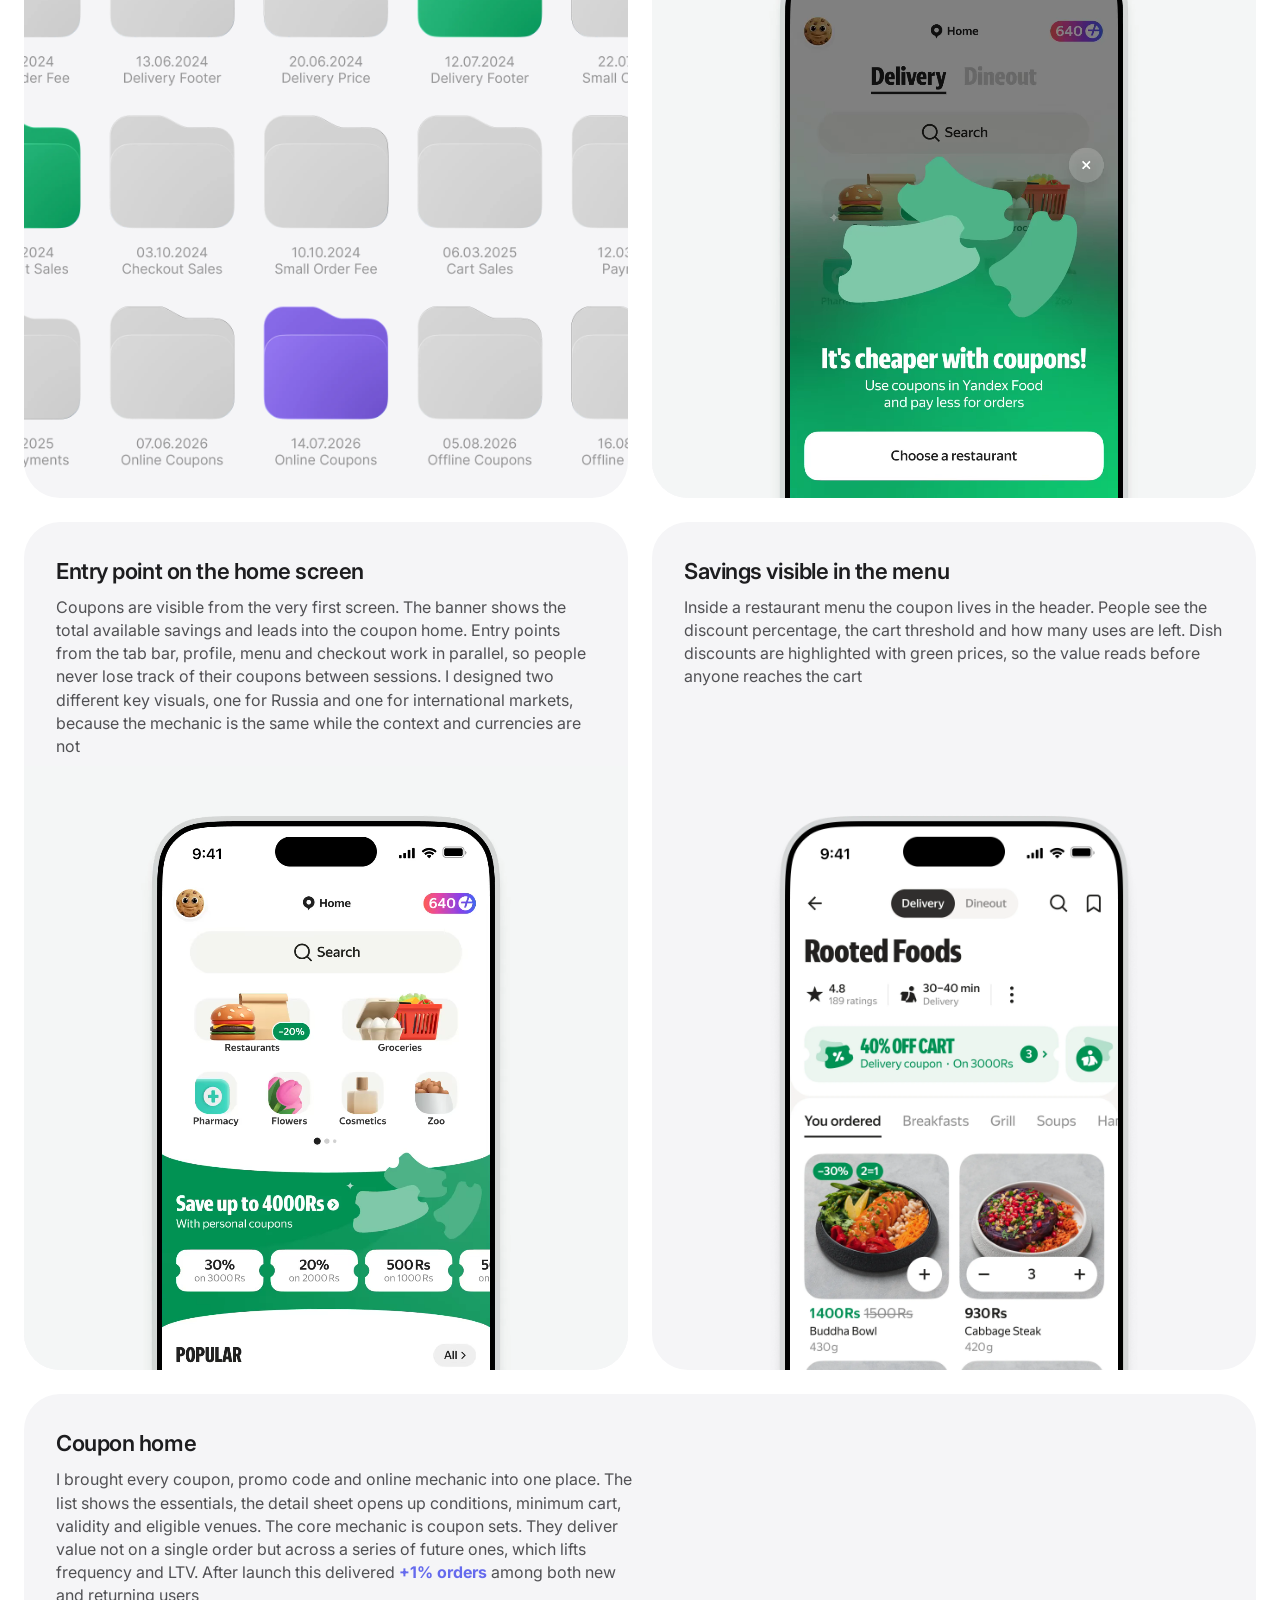
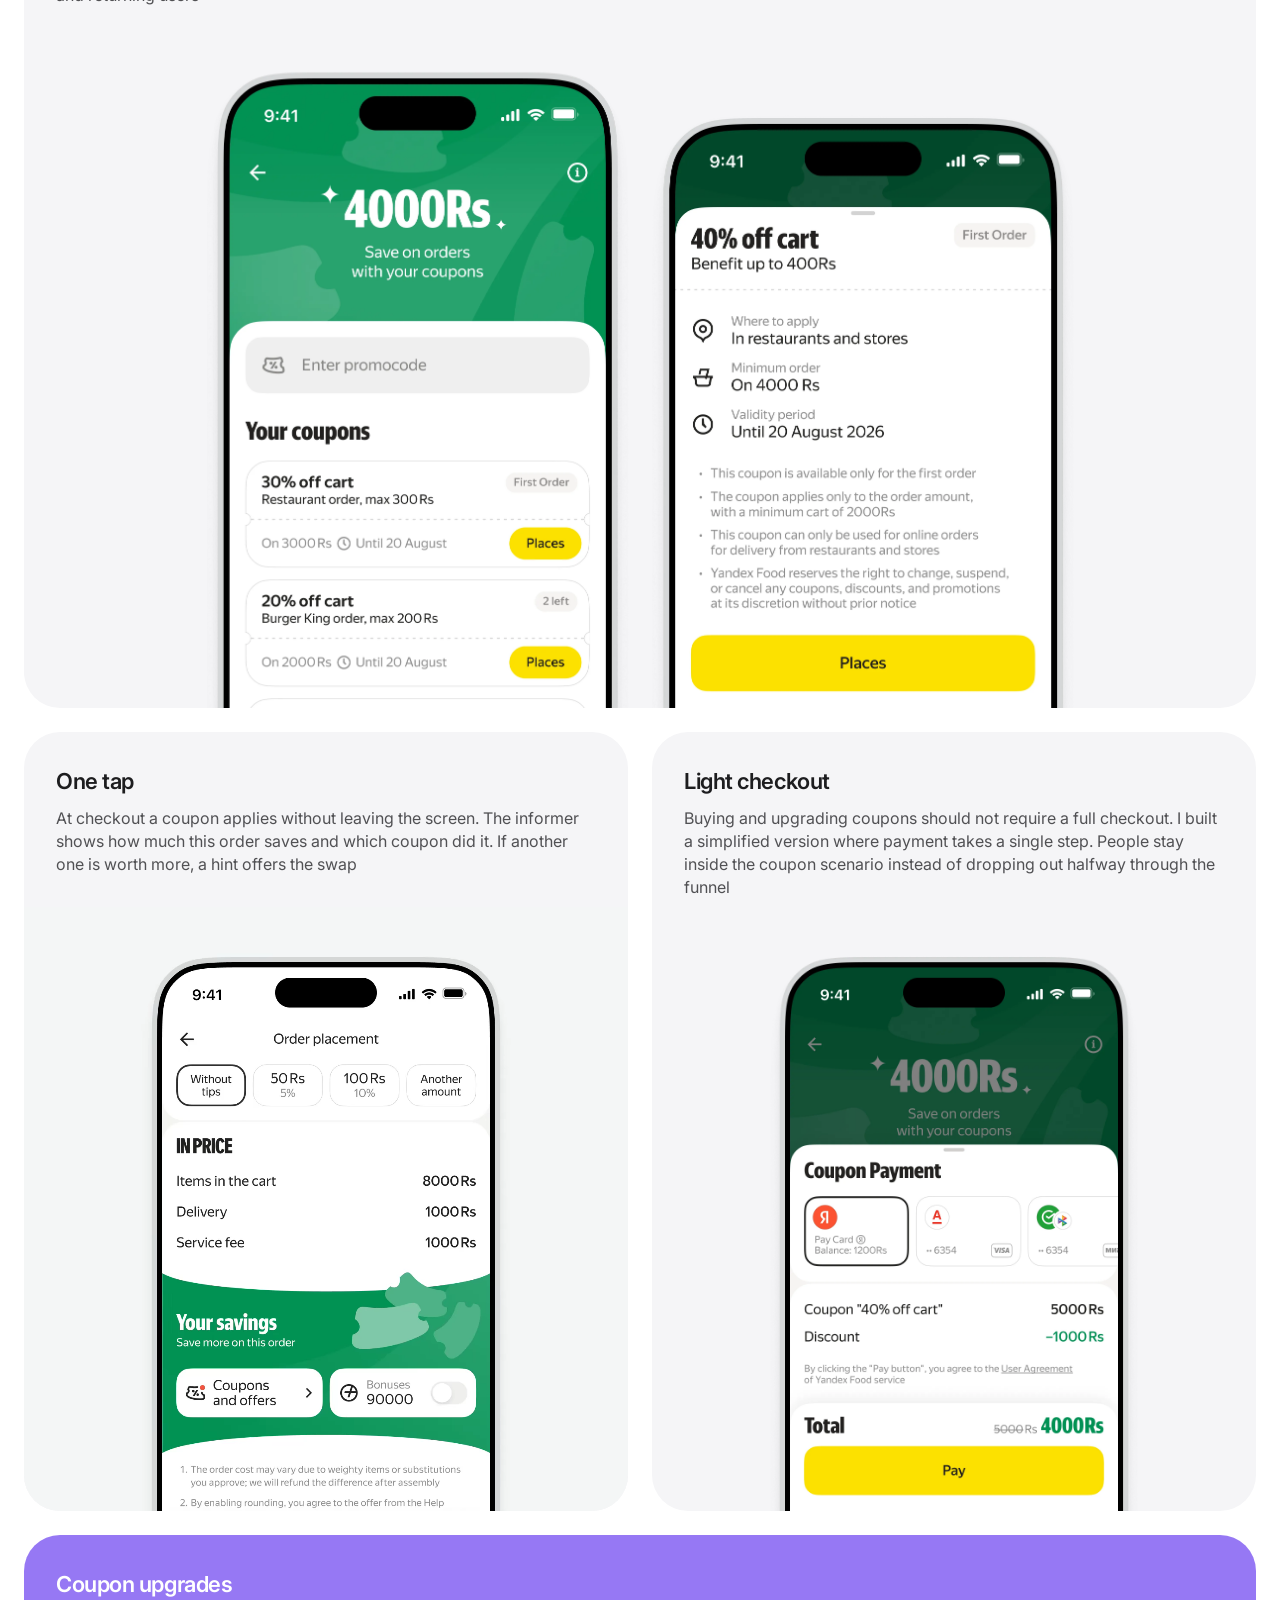
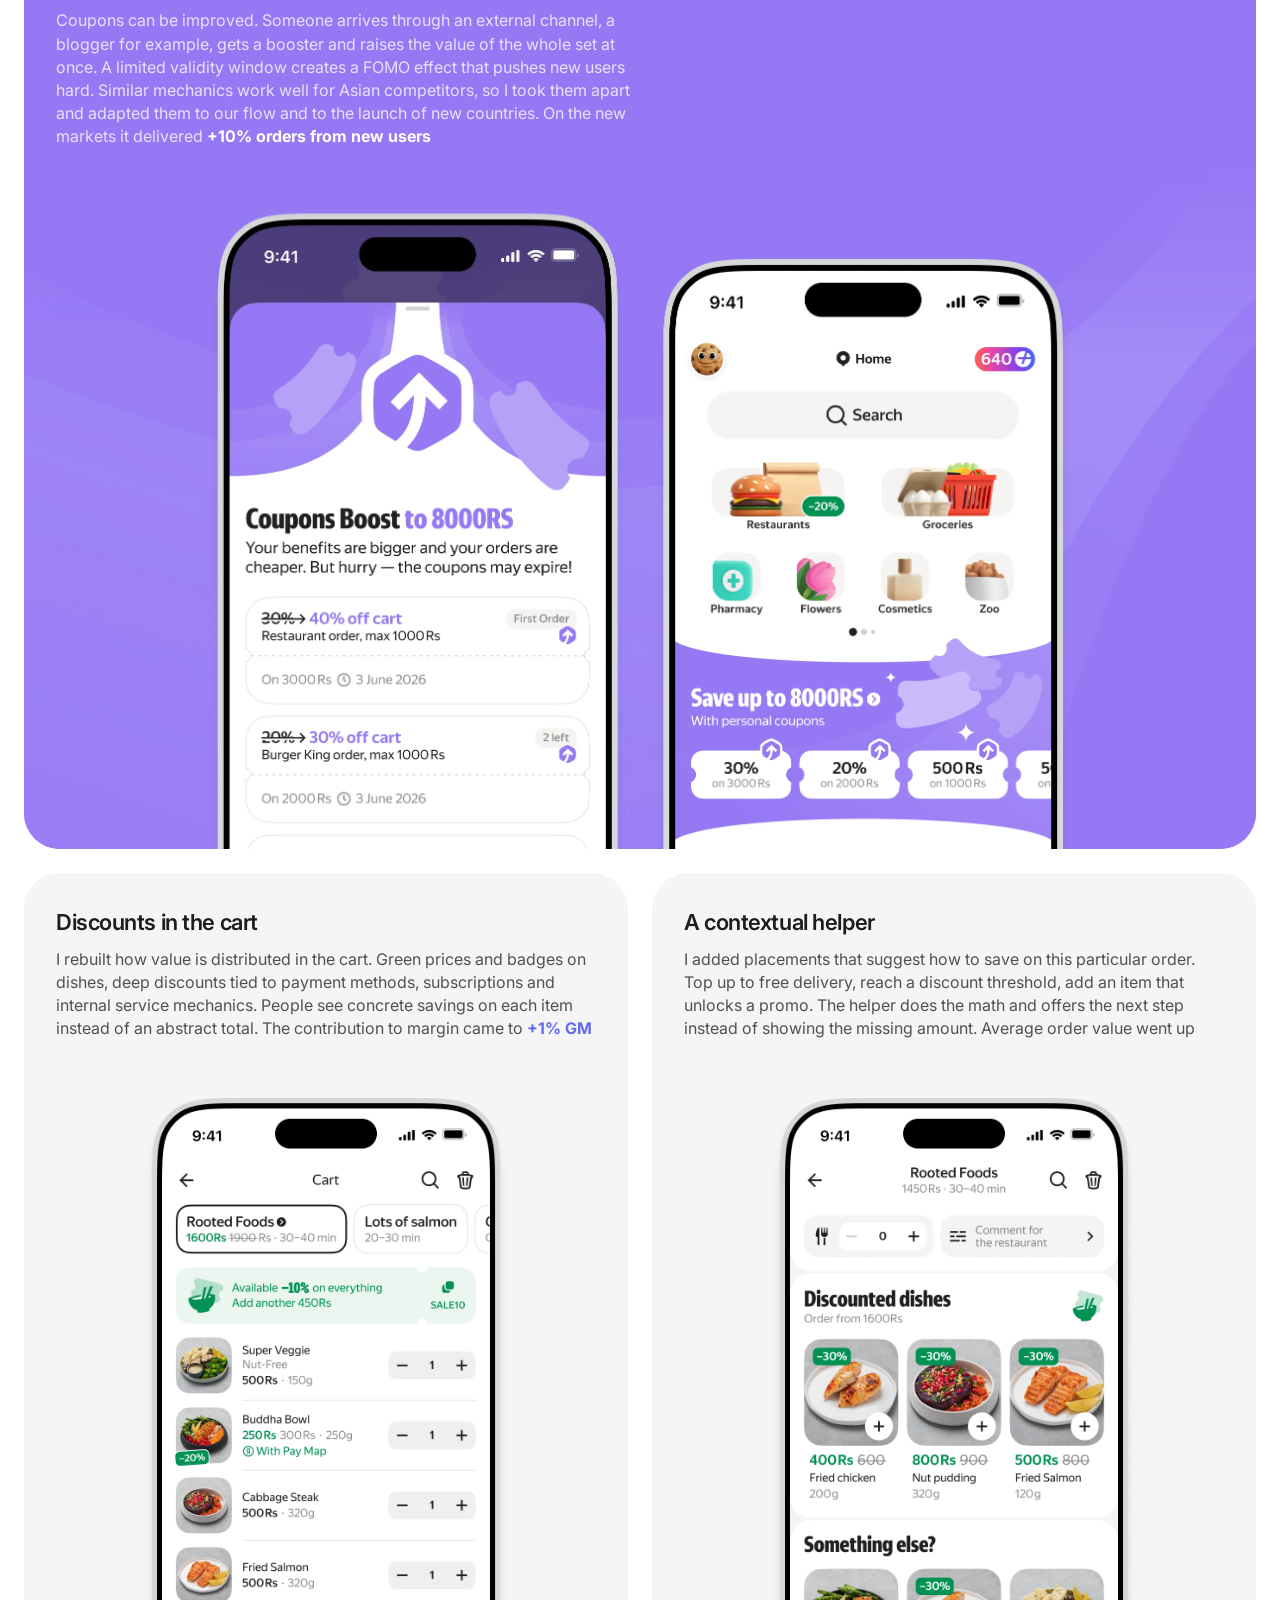
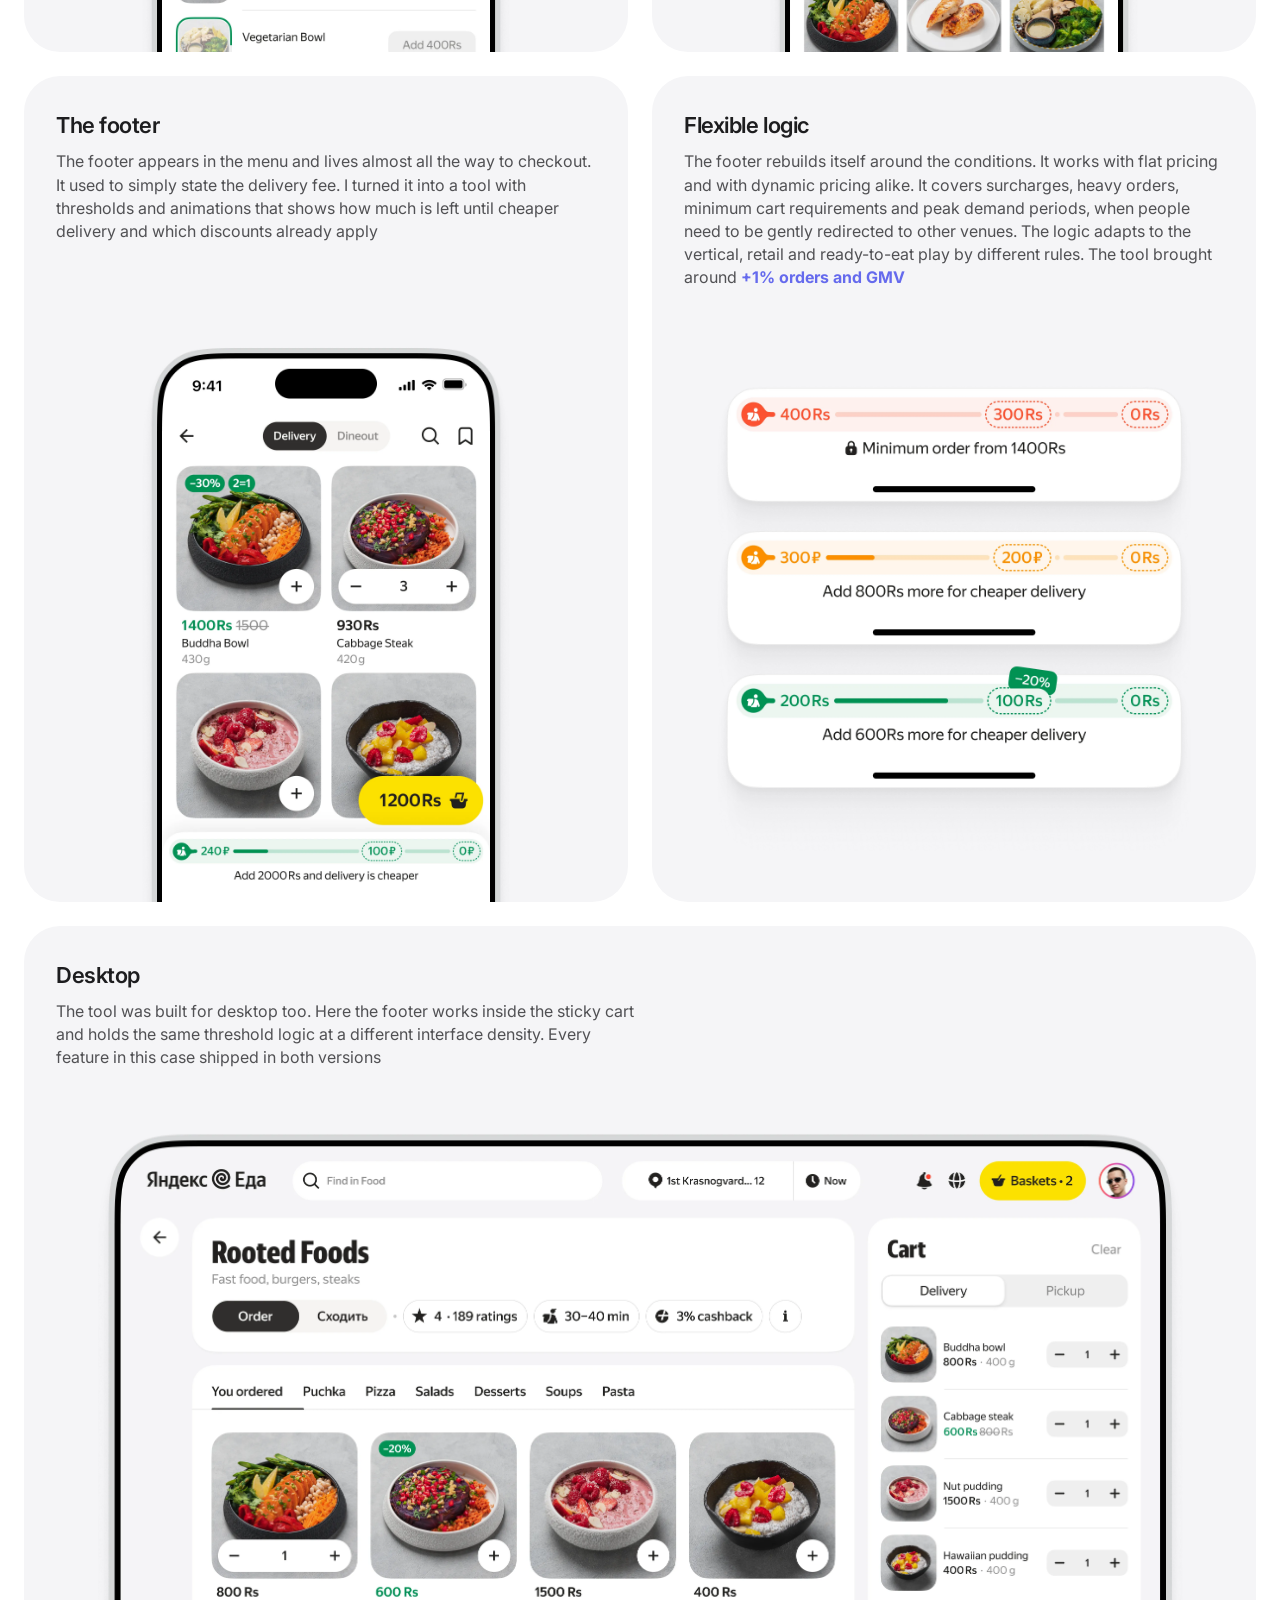
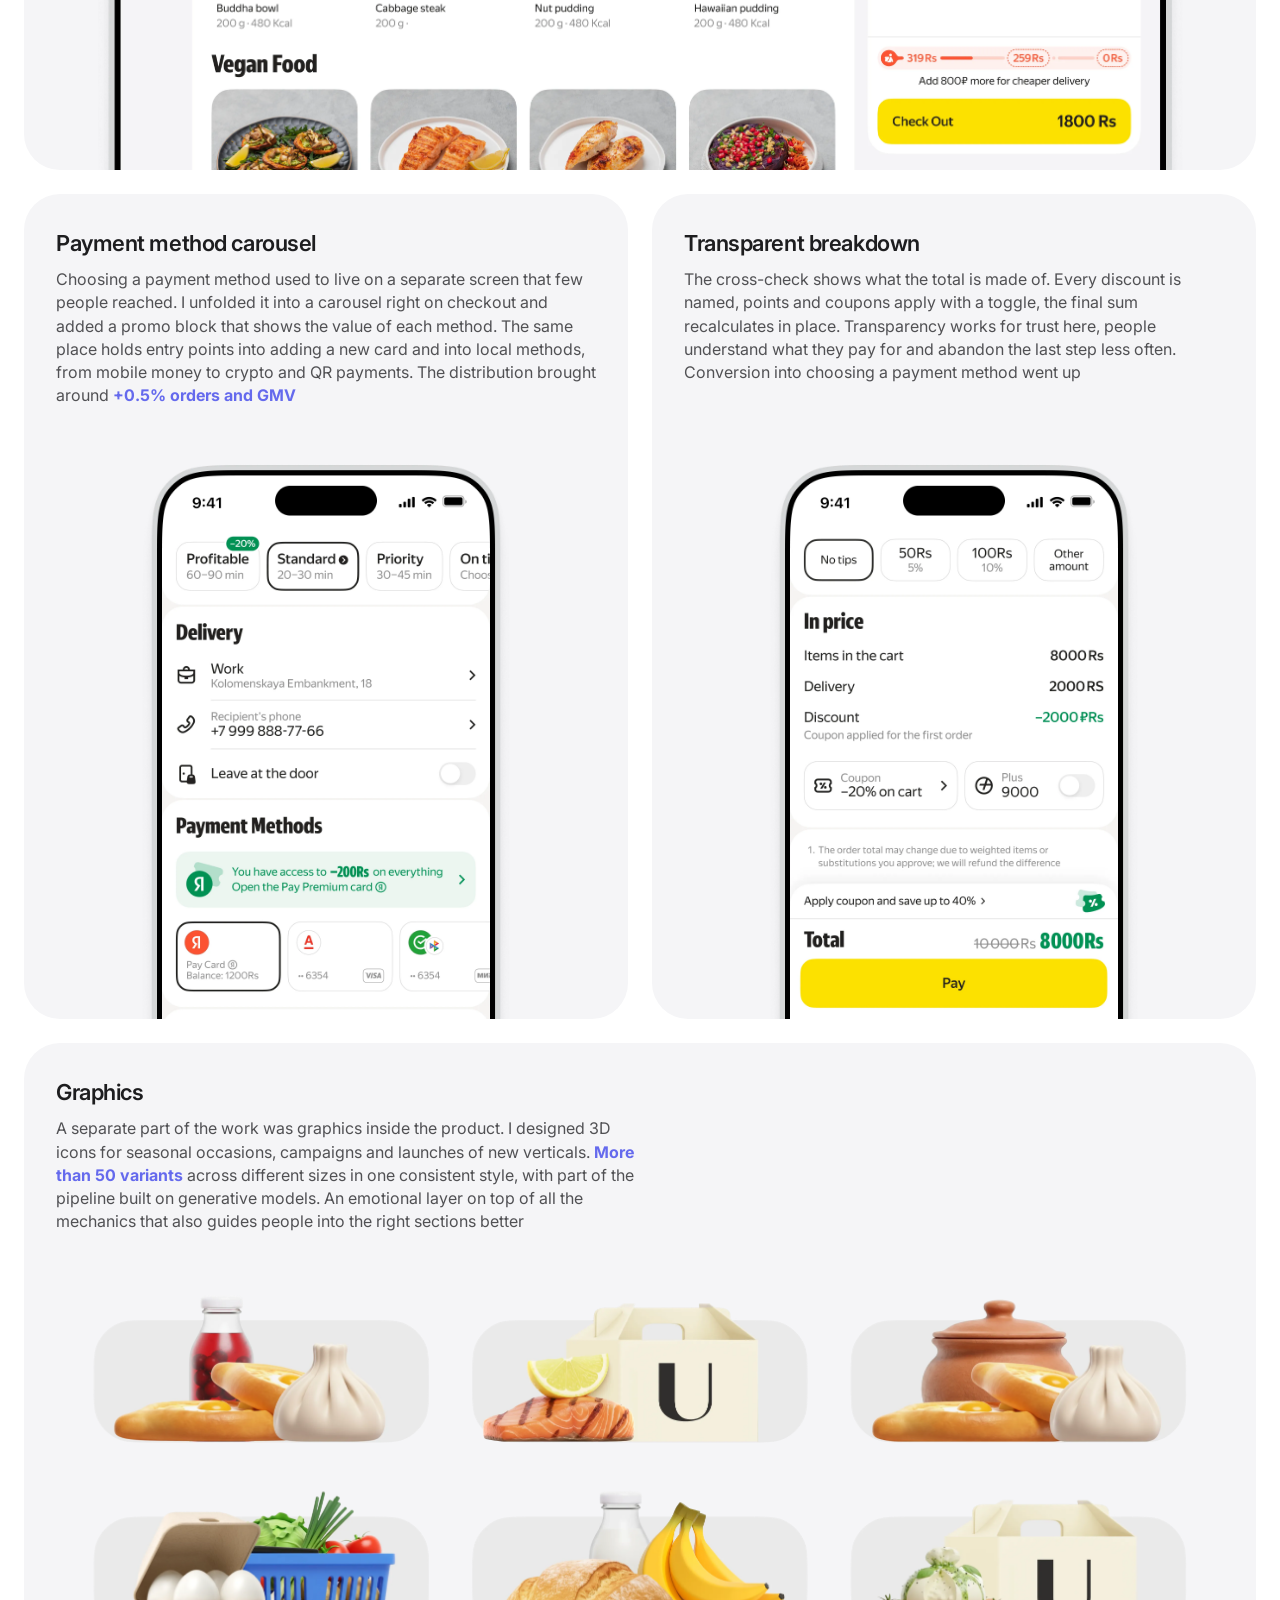
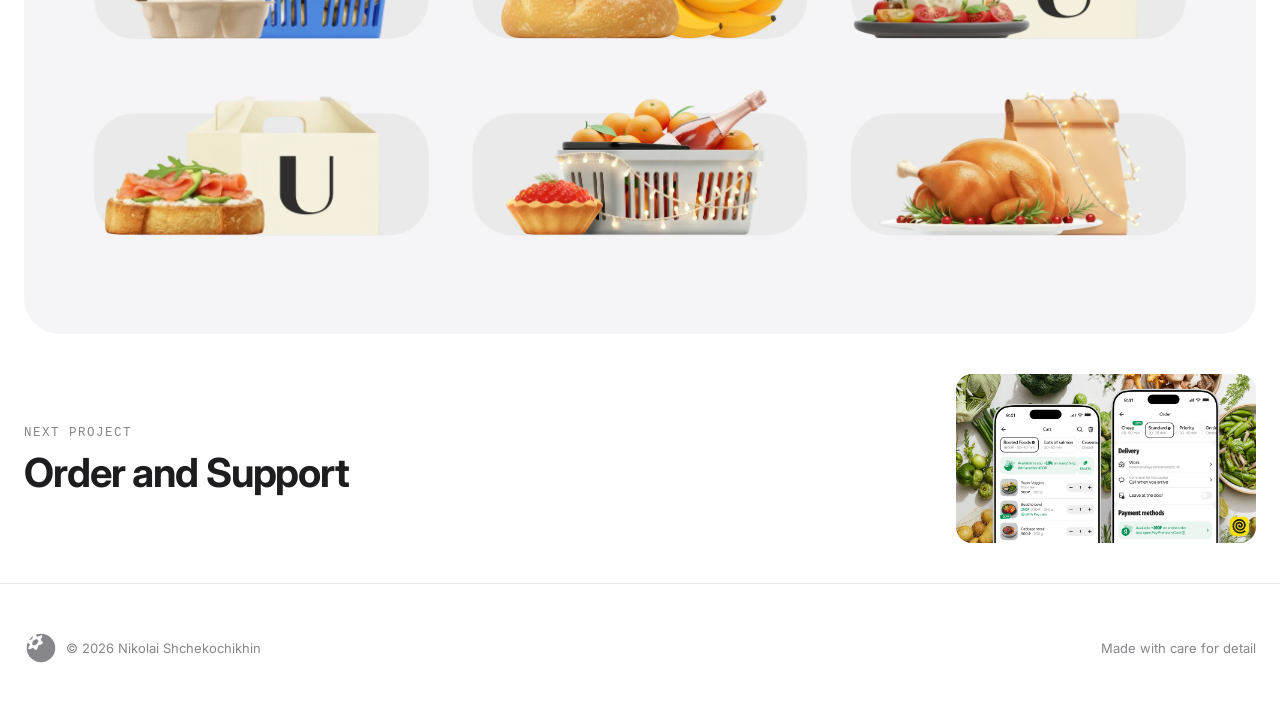
==== commit d3304bb9: "Video Fixes" ====
--- a/projects/discounts-and-growth/index.html
+++ b/projects/discounts-and-growth/index.html
@@ -10,7 +10,7 @@
   <link rel="preconnect" href="https://fonts.googleapis.com" />
   <link rel="preconnect" href="https://fonts.gstatic.com" crossorigin />
   <link href="https://fonts.googleapis.com/css2?family=Inter:wght@400;500;600;700;800&display=swap" rel="stylesheet" />
-  <link rel="stylesheet" href="../../styles.css?v=3" />
+  <link rel="stylesheet" href="../../styles.css?v=4" />
   <!-- Yandex.Metrika counter -->
   <script type="text/javascript">
     (function(m,e,t,r,i,k,a){
@@ -102,7 +102,7 @@
             <p data-ru="Сценарий начинается с фуллскрина, который объясняет, что с купонами заказы обходятся дешевле. Это первый триггер петли возврата и вход во всю механику. Анимация показывает выгоду быстрее, чем это сделал бы текст"
                data-en="The scenario opens with a fullscreen that explains how coupons make orders cheaper. It is the first trigger of the return loop and the entry point into the whole mechanic. The animation shows the value faster than any copy would">The scenario opens with a fullscreen that explains how coupons make orders cheaper. It is the first trigger of the return loop and the entry point into the whole mechanic. The animation shows the value faster than any copy would</p>
           </div>
-          <div class="cm cm-video ar-sq"><img src="img/03-sq.webp" alt="" loading="lazy"><video src="img/03-sq.webm" muted loop playsinline preload="auto" aria-hidden="true"></video></div>
+          <div class="cm cm-video ar-sq" style="background-image:url(img/03-sq.webp)"><video src="img/03-sq.webm" muted loop playsinline preload="auto" aria-hidden="true"></video></div>
         </div>
 
         <!-- 04 · Точка входа на главной (видео) -->
@@ -112,7 +112,7 @@
             <p data-ru="Купоны видно с первого экрана. Баннер показывает сумму доступной выгоды и ведёт в дом купонов. Параллельно работают входы из таббара, профиля, меню и чекаута, поэтому пользователь не теряет свои купоны между сессиями. Для РФ и для международных рынков сделал два разных ключевых визуала, потому что механика одна, а контекст и валюты разные"
                data-en="Coupons are visible from the very first screen. The banner shows the total available savings and leads into the coupon home. Entry points from the tab bar, profile, menu and checkout work in parallel, so people never lose track of their coupons between sessions. I designed two different key visuals, one for Russia and one for international markets, because the mechanic is the same while the context and currencies are not">Coupons are visible from the very first screen. The banner shows the total available savings and leads into the coupon home. Entry points from the tab bar, profile, menu and checkout work in parallel, so people never lose track of their coupons between sessions. I designed two different key visuals, one for Russia and one for international markets, because the mechanic is the same while the context and currencies are not</p>
           </div>
-          <div class="cm cm-video ar-sq"><img src="img/04-sq.webp" alt="" loading="lazy"><video src="img/04-sq.webm" muted loop playsinline preload="auto" aria-hidden="true"></video></div>
+          <div class="cm cm-video ar-sq" style="background-image:url(img/04-sq.webp)"><video src="img/04-sq.webm" muted loop playsinline preload="auto" aria-hidden="true"></video></div>
         </div>
 
         <!-- 05 · Экран меню -->
@@ -142,7 +142,7 @@
             <p data-ru="На чекауте купон применяется без ухода с экрана. Информер показывает, сколько пользователь экономит на этом заказе и какой купон сработал. Если выгоднее применить другой, подсказка предложит замену"
                data-en="At checkout a coupon applies without leaving the screen. The informer shows how much this order saves and which coupon did it. If another one is worth more, a hint offers the swap">At checkout a coupon applies without leaving the screen. The informer shows how much this order saves and which coupon did it. If another one is worth more, a hint offers the swap</p>
           </div>
-          <div class="cm cm-video ar-sq"><img src="img/07-sq.webp" alt="" loading="lazy"><video src="img/07-sq.webm" muted loop playsinline preload="auto" aria-hidden="true"></video></div>
+          <div class="cm cm-video ar-sq" style="background-image:url(img/07-sq.webp)"><video src="img/07-sq.webm" muted loop playsinline preload="auto" aria-hidden="true"></video></div>
         </div>
 
         <!-- 08 · Лайт-чекаут -->
@@ -162,7 +162,7 @@
             <p data-html data-ru="Купоны можно улучшать. Пользователь приходит по внешнему каналу, например от блогера, получает бустер и повышает номинал сразу всего набора. Ограниченный срок действия создаёт FOMO-эффект, который сильно качает новичков. Похожие механики хорошо работают у азиатских конкурентов, я разобрал их и адаптировал под наш флоу и под запуск новых стран. На новых рынках механика дала <span class='metric'>+10% заказов новичков</span>"
                data-en="Coupons can be improved. Someone arrives through an external channel, a blogger for example, gets a booster and raises the value of the whole set at once. A limited validity window creates a FOMO effect that pushes new users hard. Similar mechanics work well for Asian competitors, so I took them apart and adapted them to our flow and to the launch of new countries. On the new markets it delivered <span class='metric'>+10% orders from new users</span>">Coupons can be improved. Someone arrives through an external channel, a blogger for example, gets a booster and raises the value of the whole set at once. A limited validity window creates a FOMO effect that pushes new users hard. Similar mechanics work well for Asian competitors, so I took them apart and adapted them to our flow and to the launch of new countries. On the new markets it delivered <span class='metric'>+10% orders from new users</span></p>
           </div>
-          <div class="cm cm-video ar-16x9"><img src="img/09-16x9.webp" alt="" loading="lazy"><video src="img/09-16x9.webm" muted loop playsinline preload="auto" aria-hidden="true"></video></div>
+          <div class="cm cm-video ar-16x9" style="background-image:url(img/09-16x9.webp)"><video src="img/09-16x9.webm" muted loop playsinline preload="auto" aria-hidden="true"></video></div>
         </div>
 
         <!-- ГРУППА 2 · Выгода на корзине -->
@@ -281,6 +281,6 @@
     </div>
   </div>
 
-  <script src="../../main.js?v=3"></script>
+  <script src="../../main.js?v=4"></script>
 </body>
 </html>
--- a/styles.css
+++ b/styles.css
@@ -493,32 +493,25 @@
 .metric { color: var(--brand); font-weight: 700; }
 /* на цветной заливке фиолетовая метрика не читается — выводим белым */
 .ccard.dark .metric, .ccard.violet .metric { color: #fff; }
-/* Видео-карточки. Под роликом лежит обычная картинка с первым кадром, она
-   и задаёт размер карточки. Само видео — слоем поверх, прозрачное, и
-   проявляется только когда реально начало играть (класс .playing вешает
-   initCaseVideo). Иначе на мобилке видна вспышка в момент, когда браузер
-   меняет poster на видео-слой. Если webm не поддерживается, видео так и не
-   проявится и останется картинка. */
-/* Пропорции задаёт контейнер, а не содержимое: иначе картинка и видео
-   считают размер каждый сам по себе (и до загрузки метаданных Safari берёт
-   для <video> дефолтные 300×150), из-за чего слои разъезжаются. Класс
-   аспекта — в разметке, рядом с .cm-video. */
-.ccard .cm-video { position: relative; }
+/* Видео-карточки. Первый кадр — фоном контейнера (background-image в разметке), видео —
+   единственный элемент внутри, в обычном потоке. На iOS <video> рисуется
+   нативным слоем и, лёжа абсолютом поверх картинки, попадает мимо своего
+   CSS-бокса: кадр съезжает или масштабируется. Без наложения двух
+   элементов съезжать нечему. Пропорции держит класс аспекта, поэтому
+   высота карточки известна до загрузки чего-либо. */
+.ccard .cm-video { position: relative; background: center / cover no-repeat; }
 .ccard .cm-video.ar-sq { aspect-ratio: 1 / 1; }
 .ccard .cm-video.ar-16x9 { aspect-ratio: 16 / 9; }
-/* оба слоя занимают контейнер целиком и кадрируются одинаково */
-.ccard .cm-video img,
 .ccard .cm-video video {
-  position: absolute; inset: 0; display: block;
-  width: 100%; height: 100%; object-fit: cover;
-}
-.ccard .cm-video video {
+  display: block; width: 100%; height: 100%; object-fit: cover;
   opacity: 0; transition: opacity .2s linear;
-  z-index: 2;                     /* выше блика-плейсхолдера (::before, z-index: 1) */
-}
+}
+/* блик не нужен: под видео сразу лежит фон-кадр */
+.ccard .cm-video::before { display: none; }
+/* видео проявляется, только когда реально пошли кадры (класс вешает
+   initCaseVideo) — иначе на мобилке видна вспышка на старте. Не умеет
+   webm — видео не проявится никогда и останется фон-кадр */
 .ccard .cm-video.playing video { opacity: 1; }
-/* ролик пошёл — блик больше не нужен, даже если картинка под ним ещё грузится */
-.ccard .cm-video.playing::before { opacity: 0; animation: none; }
 
 @media (max-width: 760px) {
   .ccard { border-radius: var(--radius); }
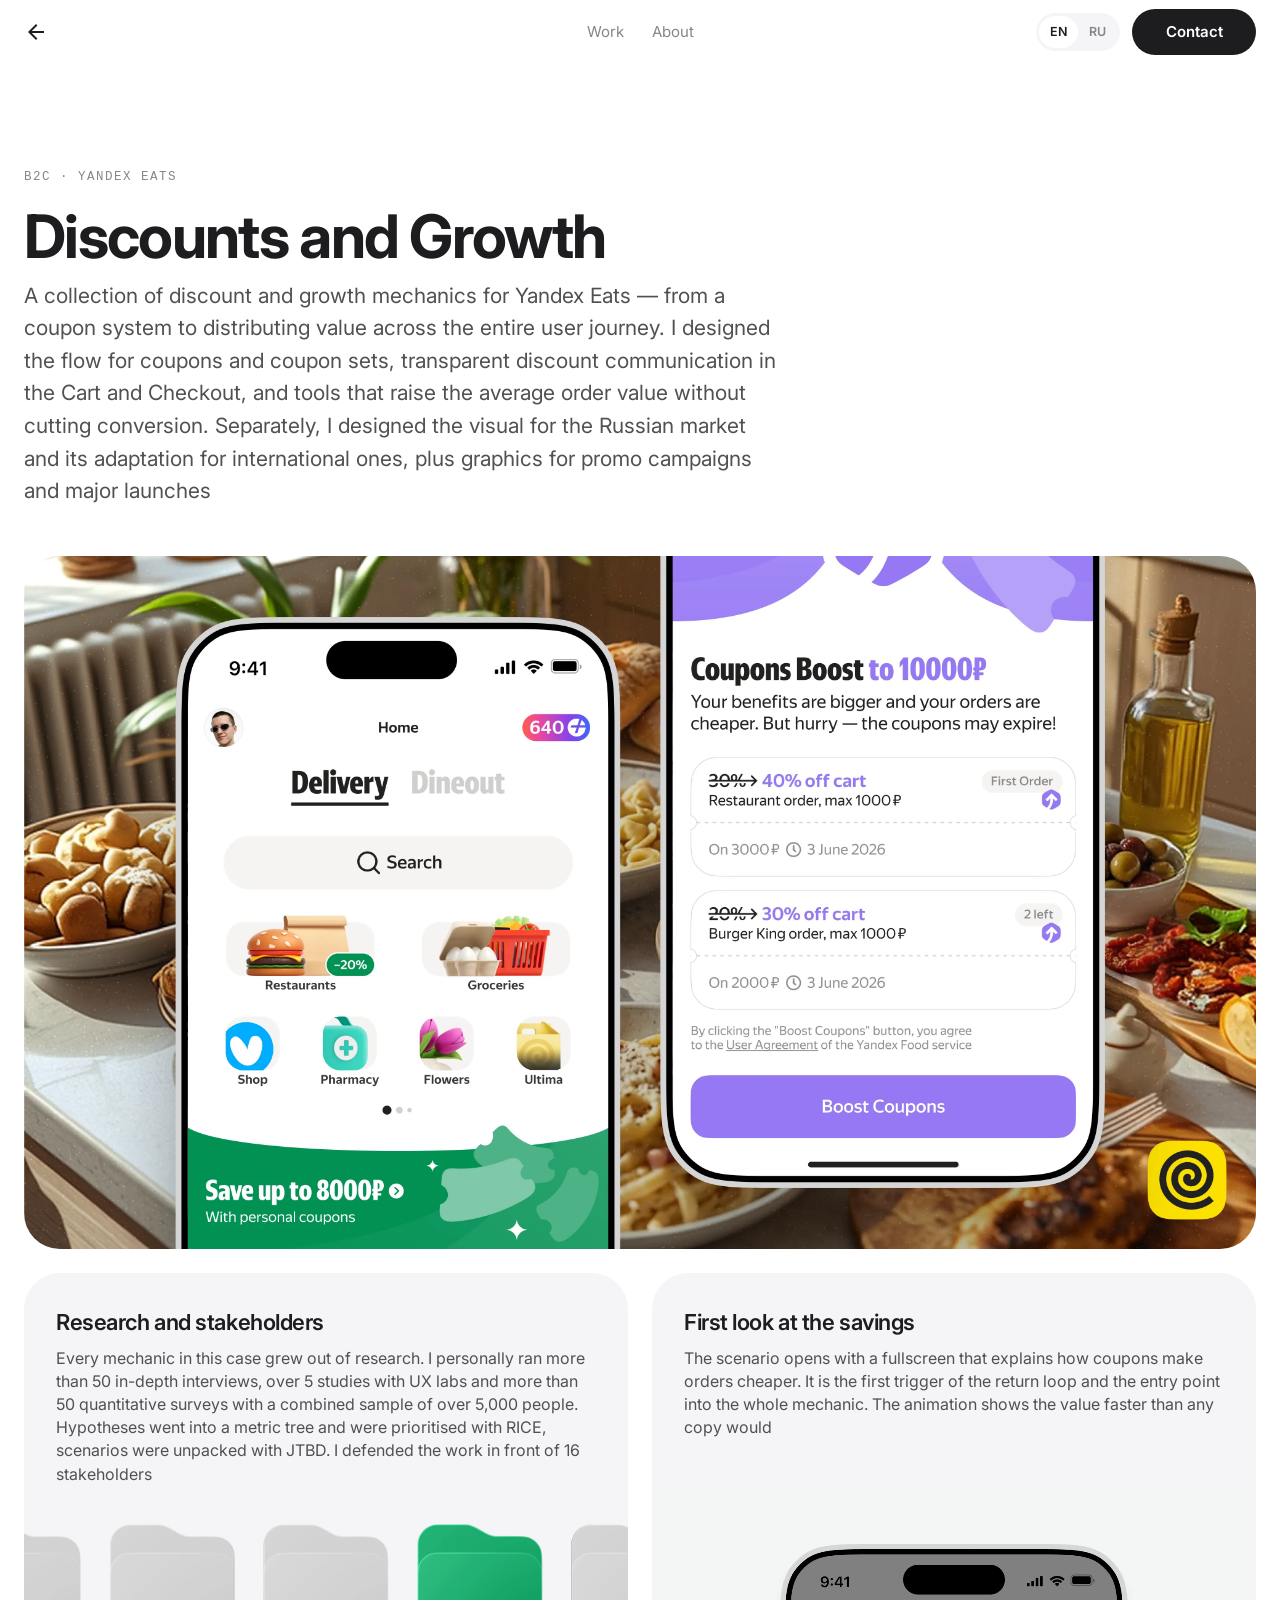
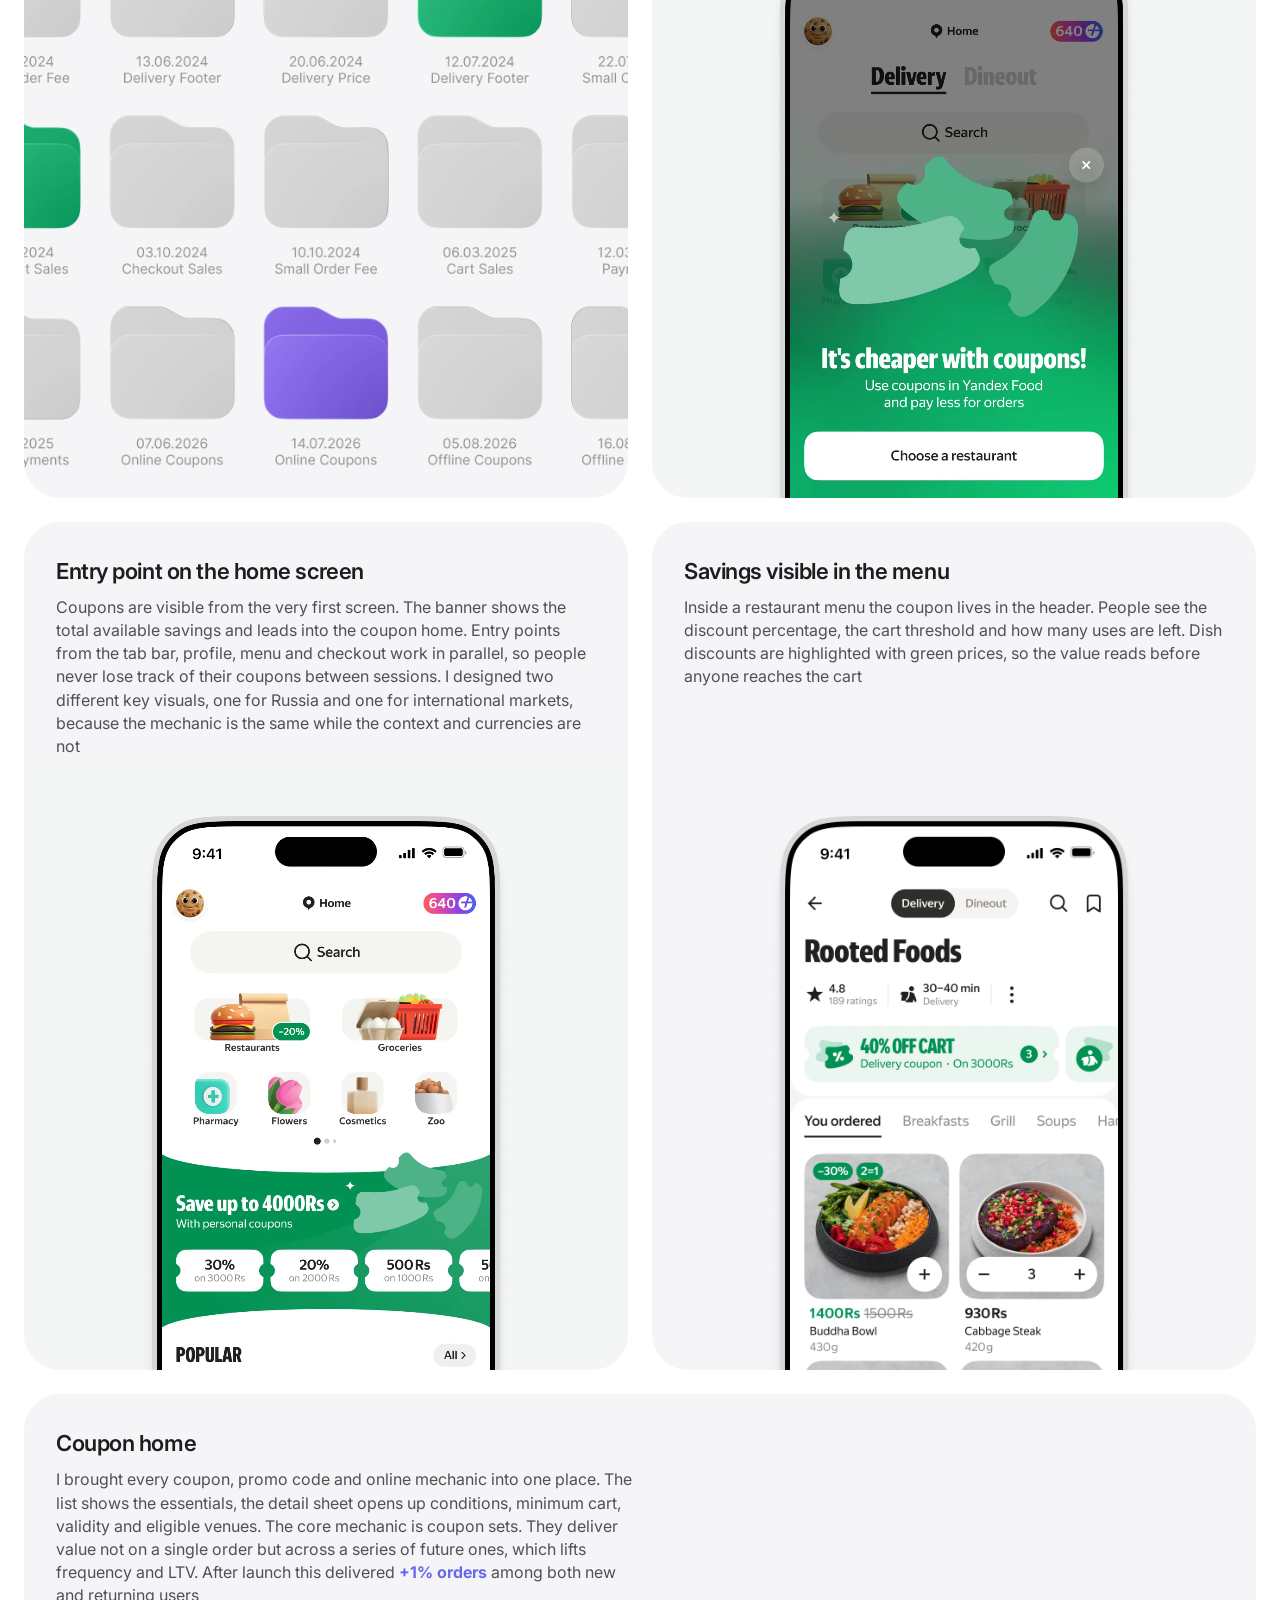
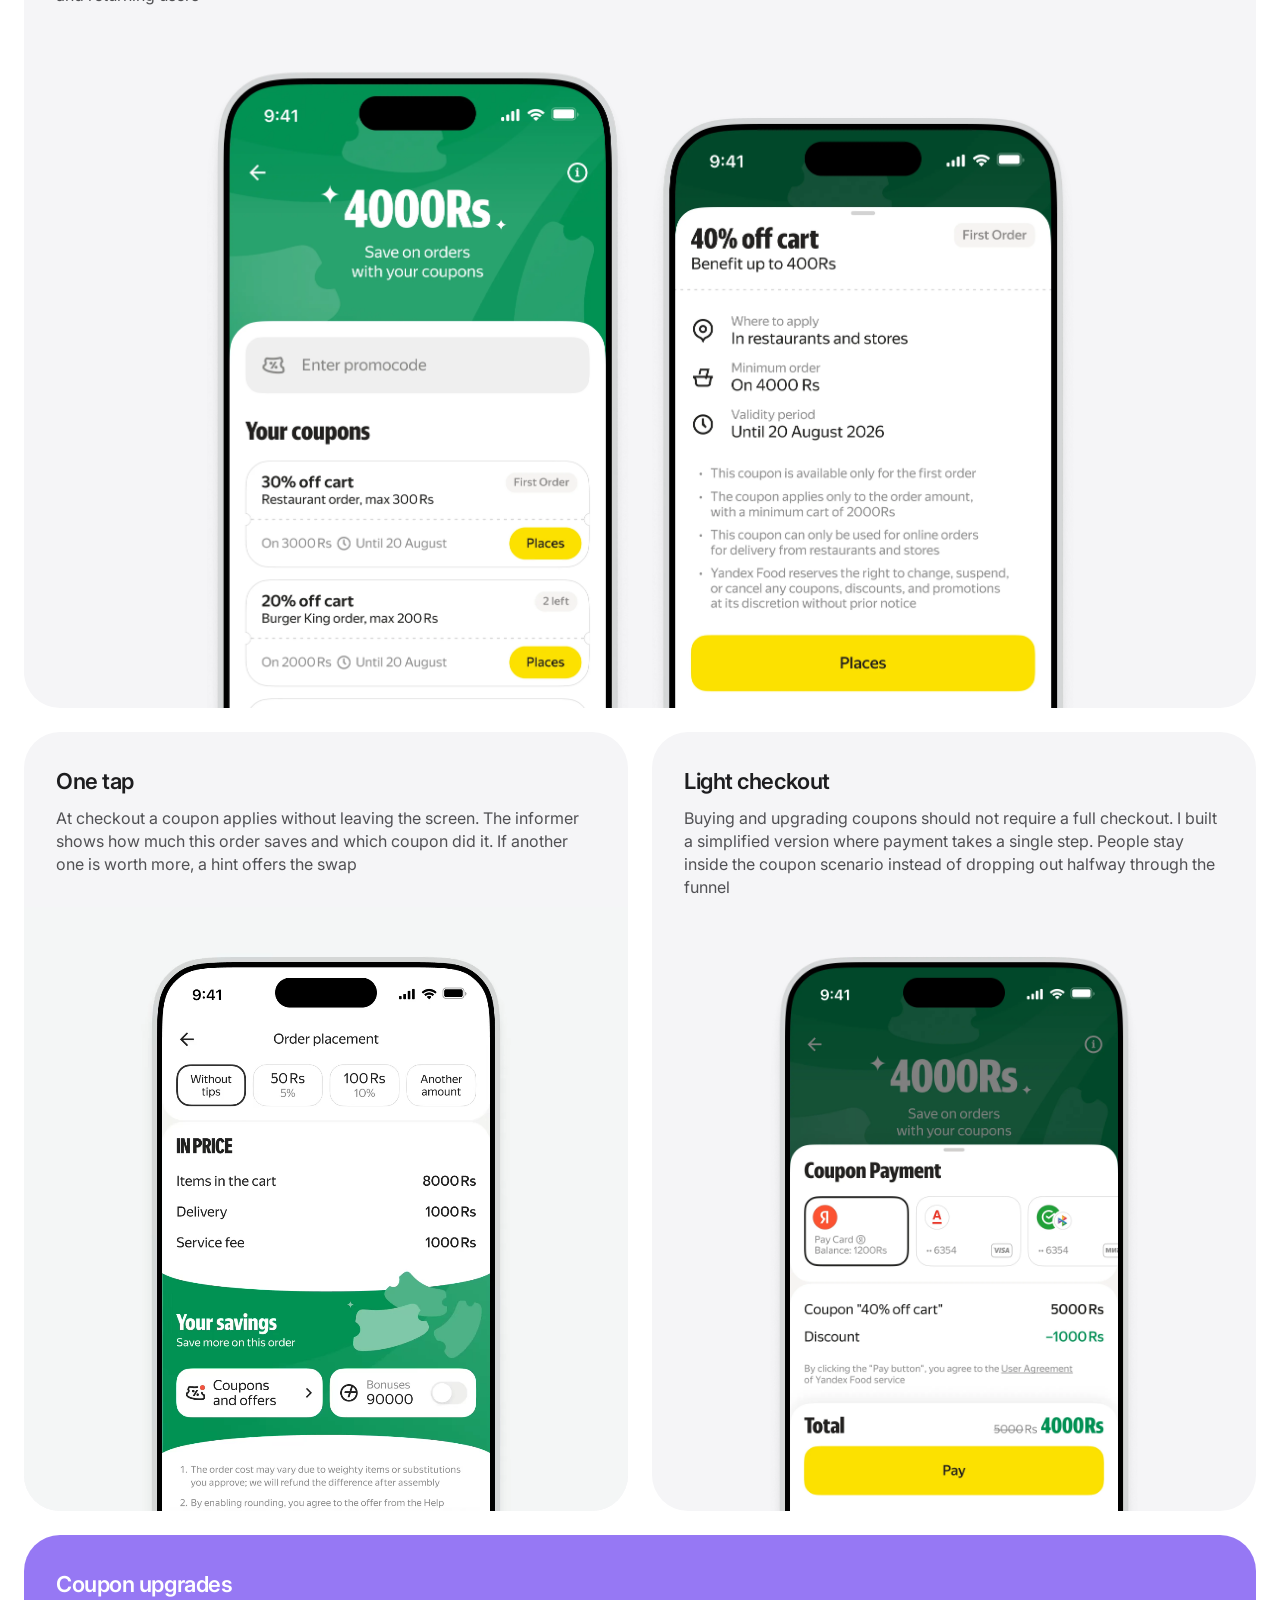
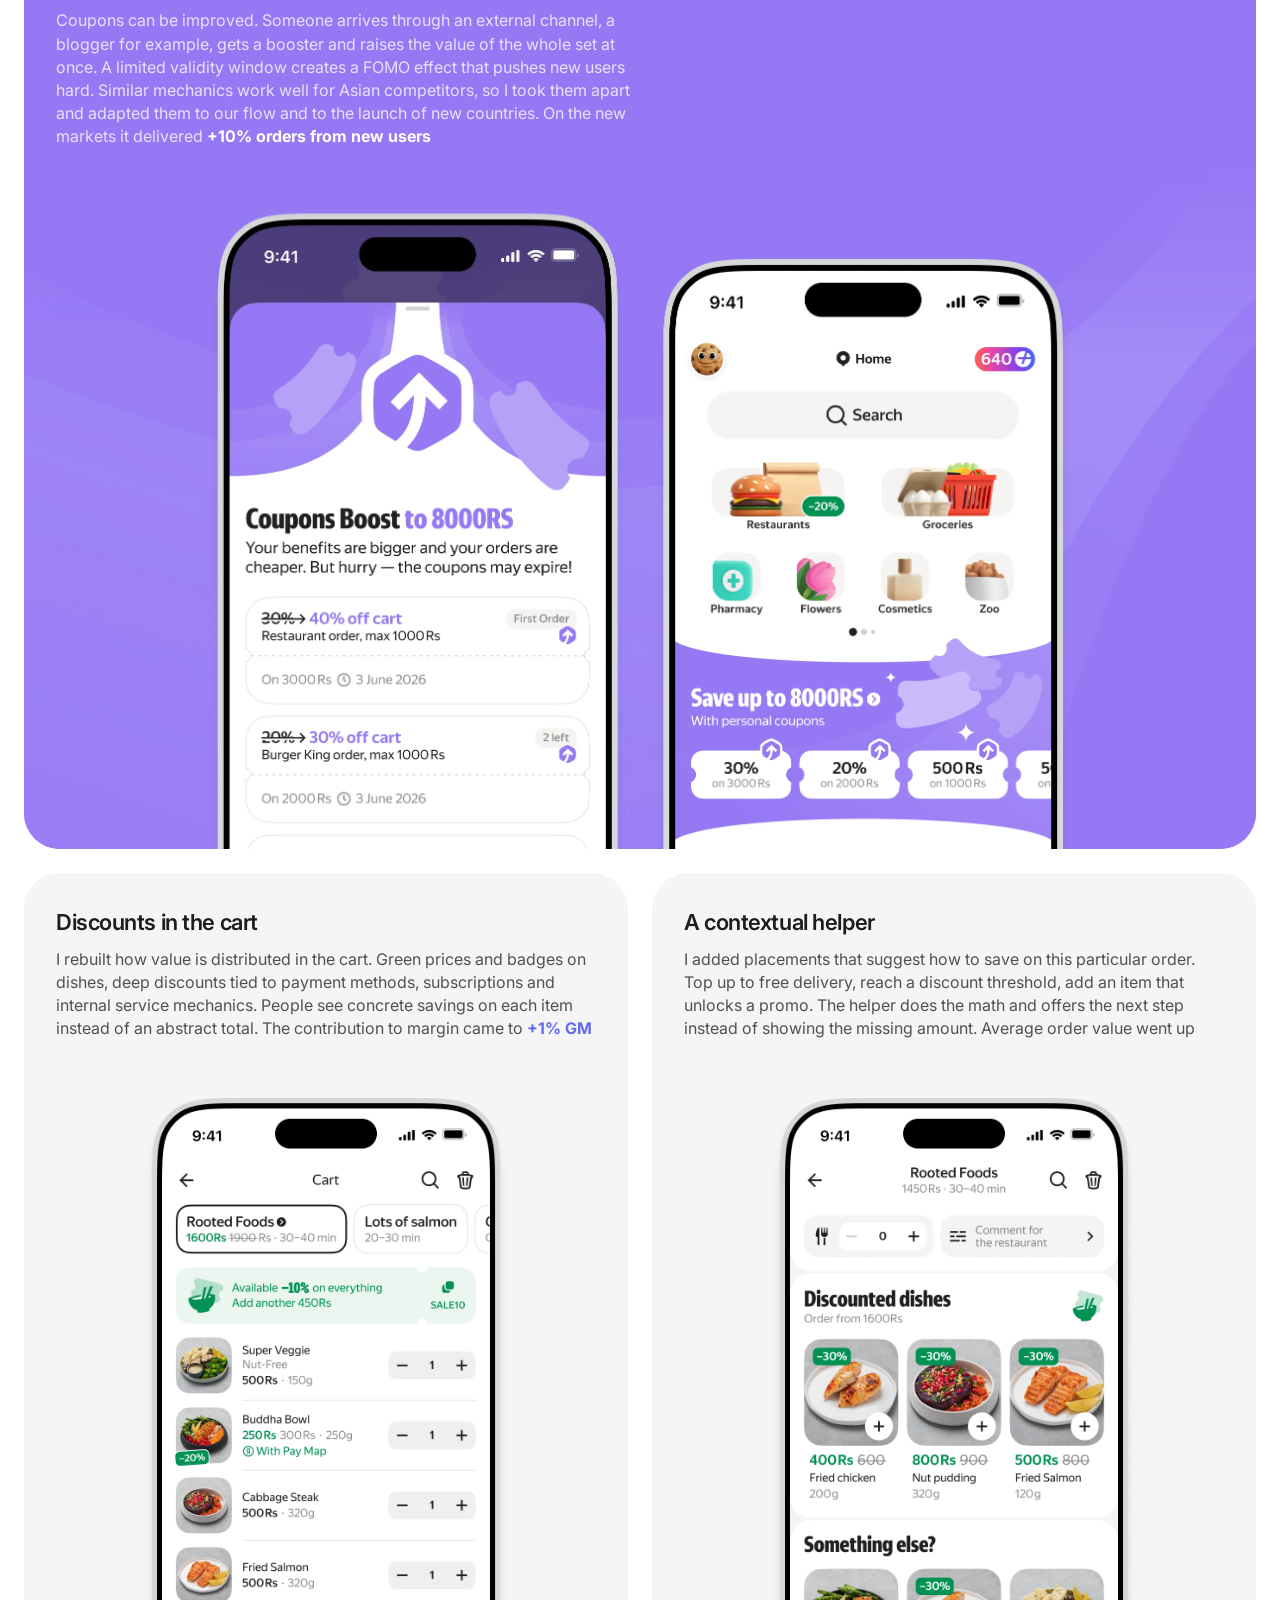
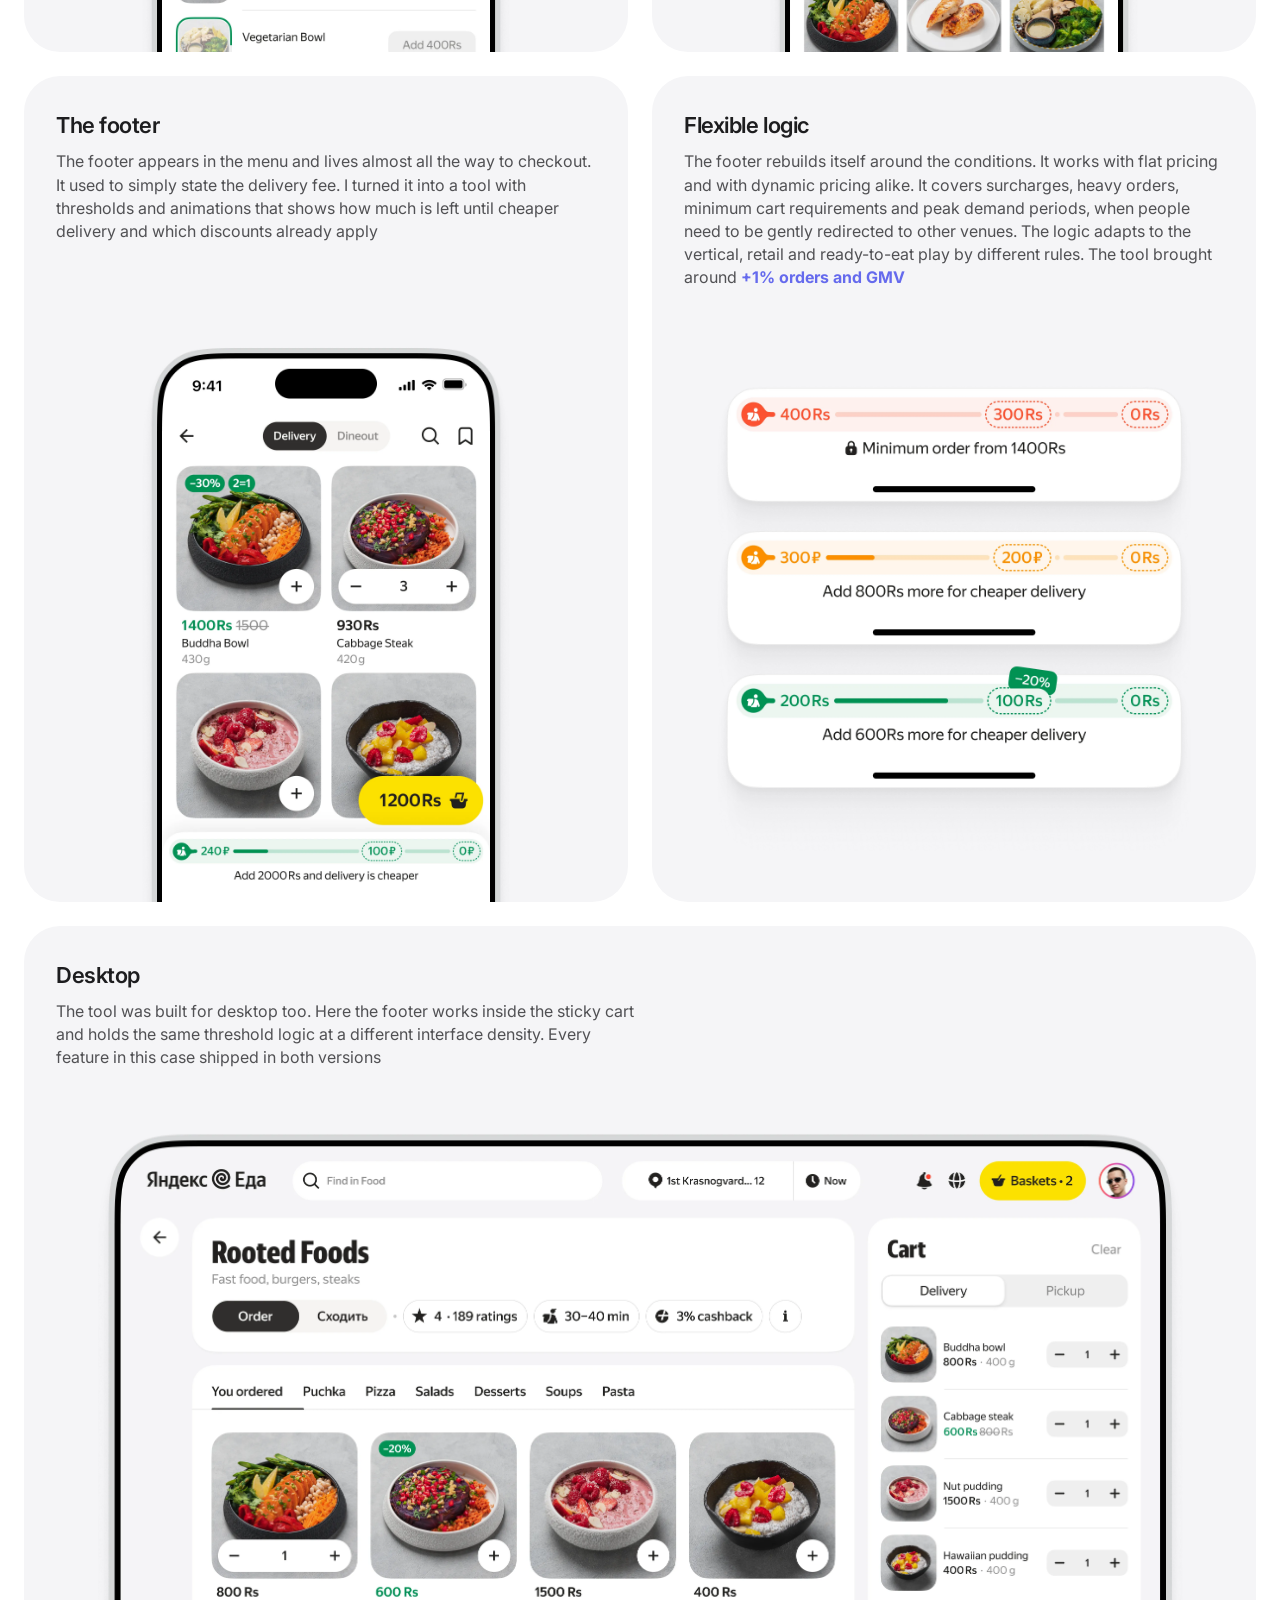
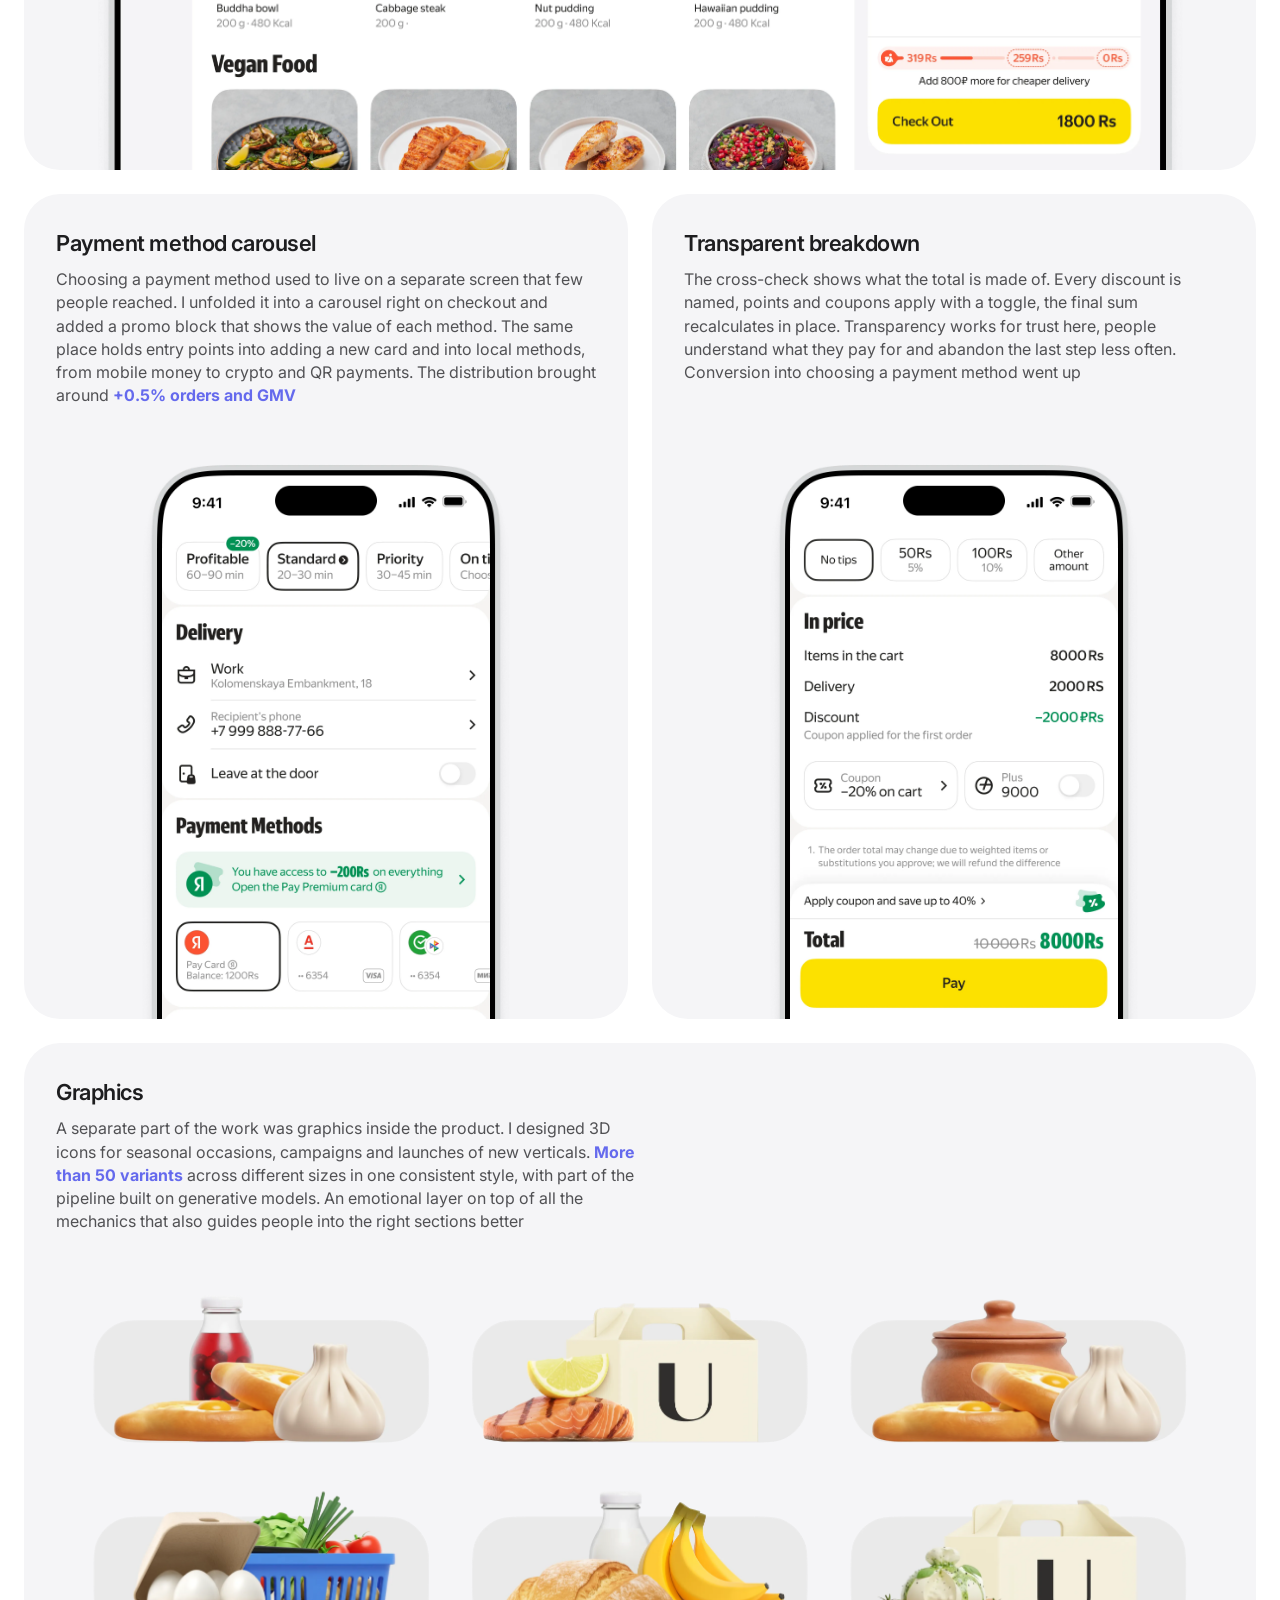
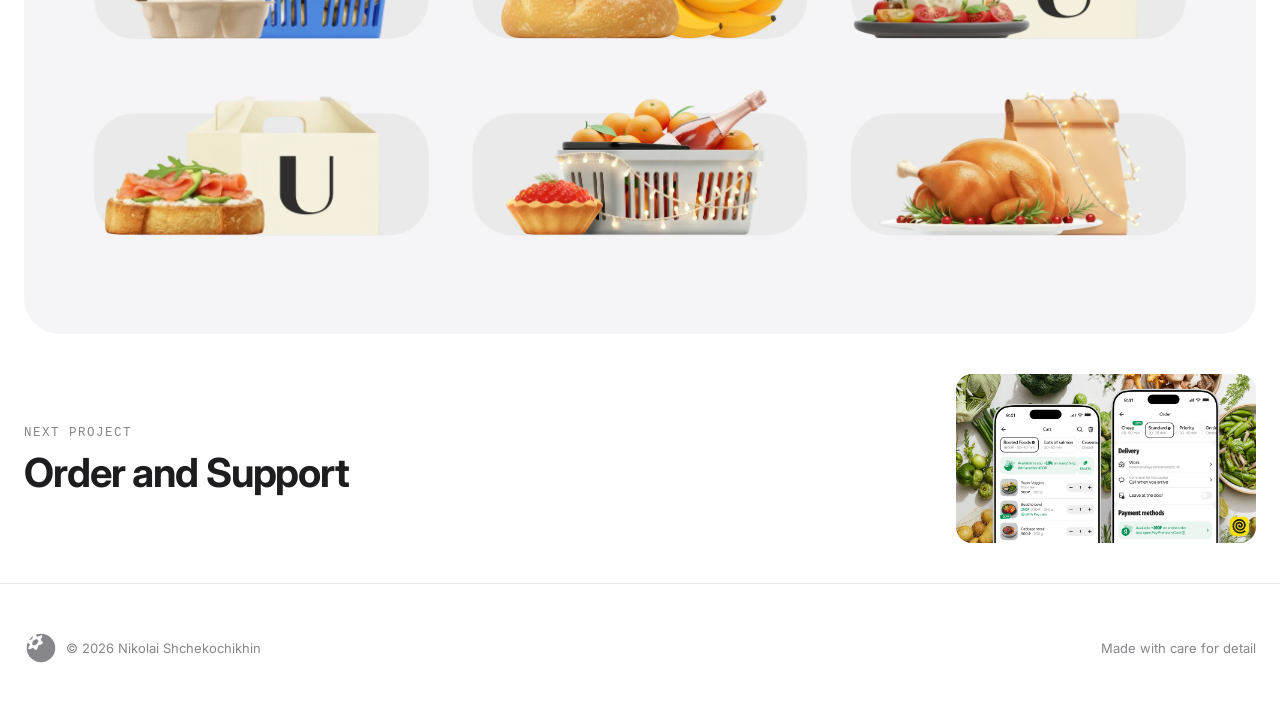
==== commit 3c01f5f5: "Video Fixes" ====
--- a/projects/discounts-and-growth/index.html
+++ b/projects/discounts-and-growth/index.html
@@ -67,11 +67,12 @@
            +.violet      фиолетовая заливка (одна карточка — апгрейд купонов)
          Метрики в тексте — <span class="metric"> (нужен data-html на <p>).
          Картинки: img/NN-sq.webp | img/NN-16x9.webp
-         Видео: .cm.cm-video.ar-sq|.ar-16x9 = <img> с первым кадром +
-         <video> слоем поверх, оба на всю карточку. Пропорции держит класс
-         аспекта, размеры в атрибутах не нужны. Видео проявляется, только
-         когда заиграло, иначе на мобилке видна вспышка. Не умеет webm —
-         остаётся картинка. Прогрев и play/pause делает initCaseVideo().
+         Видео: .cm.cm-video.ar-sq|.ar-16x9 — первый кадр лежит фоном
+         контейнера (inline background-image), <video> внутри единственным
+         элементом. Пропорции держит класс аспекта, размеры в атрибутах не
+         нужны. Видео проявляется, только когда заиграло, иначе на мобилке
+         видна вспышка. Не умеет webm — остаётся кадр-фон. Прогрев и
+         play/pause делает initCaseVideo().
          ============================================================ -->
     <div class="wrap">
       <div class="case-flow">
--- a/styles.css
+++ b/styles.css
@@ -493,8 +493,8 @@
 .metric { color: var(--brand); font-weight: 700; }
 /* на цветной заливке фиолетовая метрика не читается — выводим белым */
 .ccard.dark .metric, .ccard.violet .metric { color: #fff; }
-/* Видео-карточки. Первый кадр — фоном контейнера (background-image в разметке), видео —
-   единственный элемент внутри, в обычном потоке. На iOS <video> рисуется
+/* Видео-карточки. Первый кадр — фоном контейнера (background-image в
+   разметке), видео — единственный элемент внутри, в обычном потоке. На iOS <video> рисуется
    нативным слоем и, лёжа абсолютом поверх картинки, попадает мимо своего
    CSS-бокса: кадр съезжает или масштабируется. Без наложения двух
    элементов съезжать нечему. Пропорции держит класс аспекта, поэтому
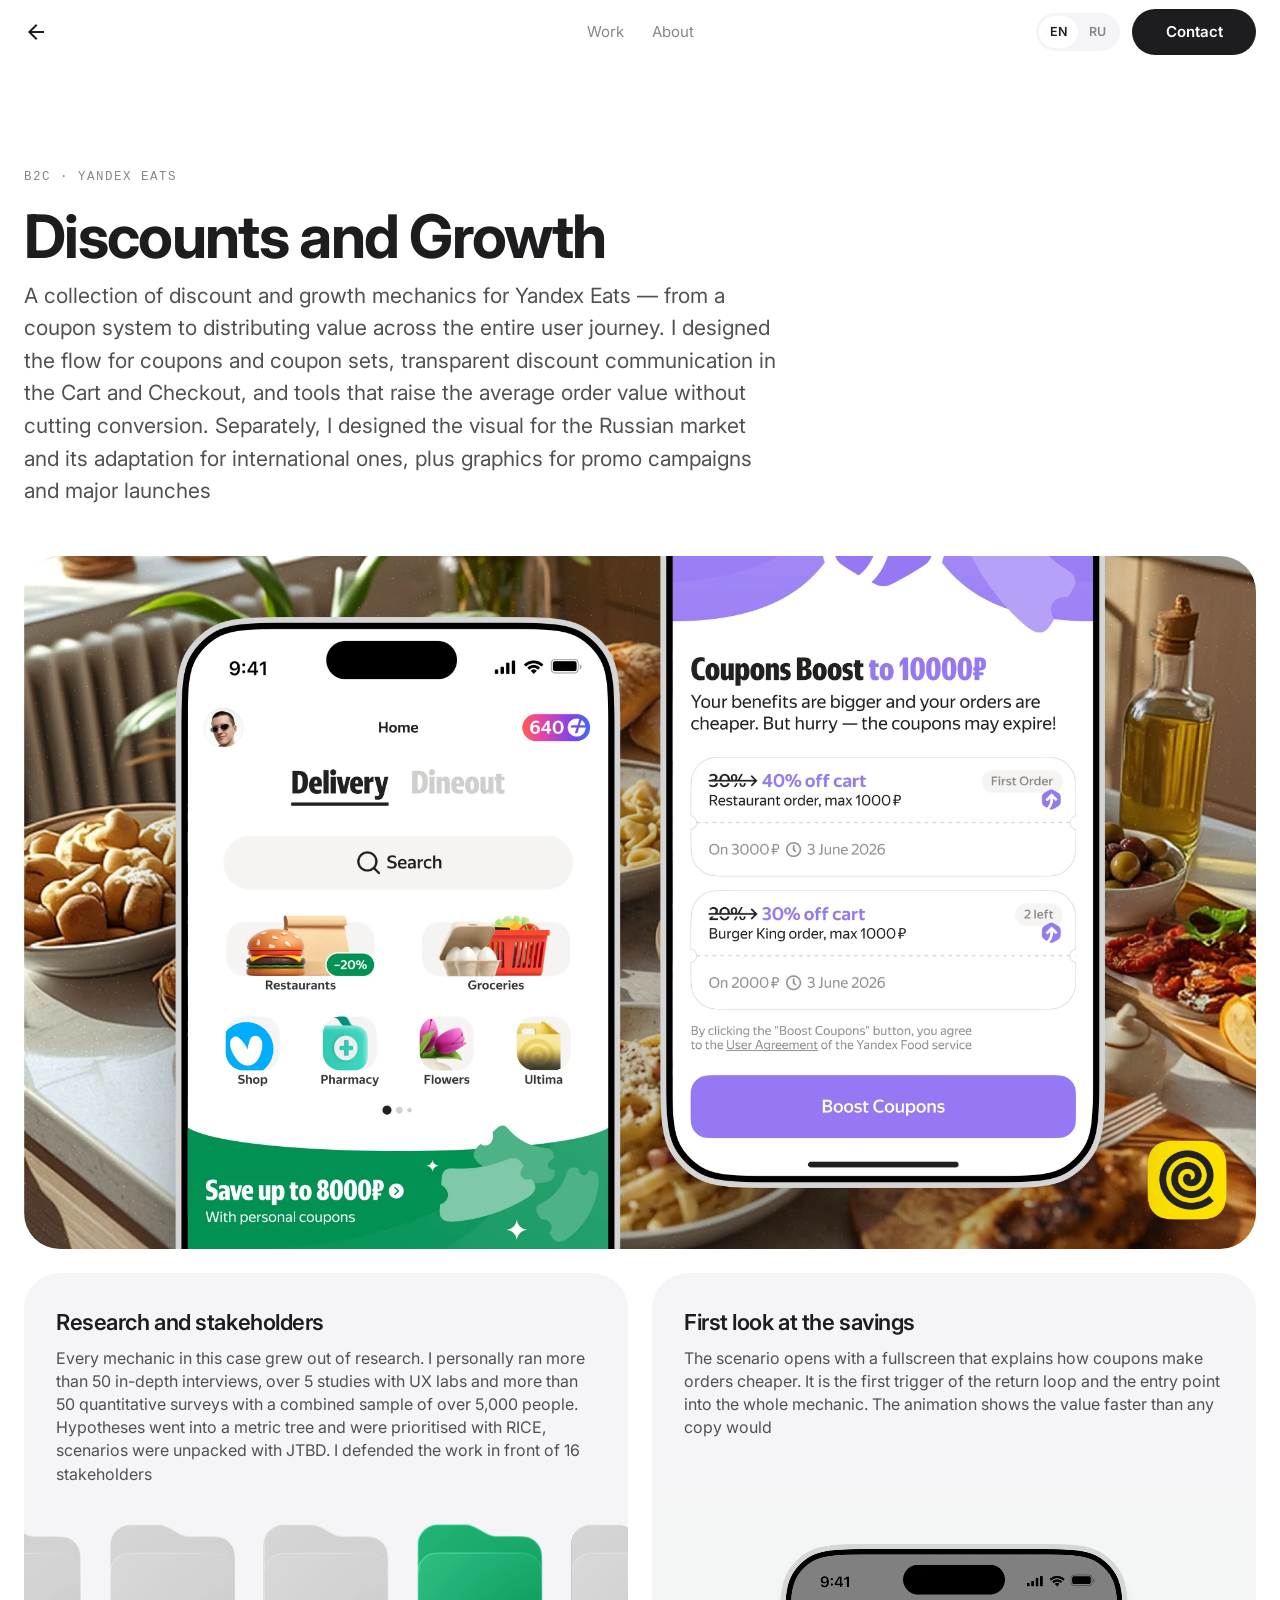
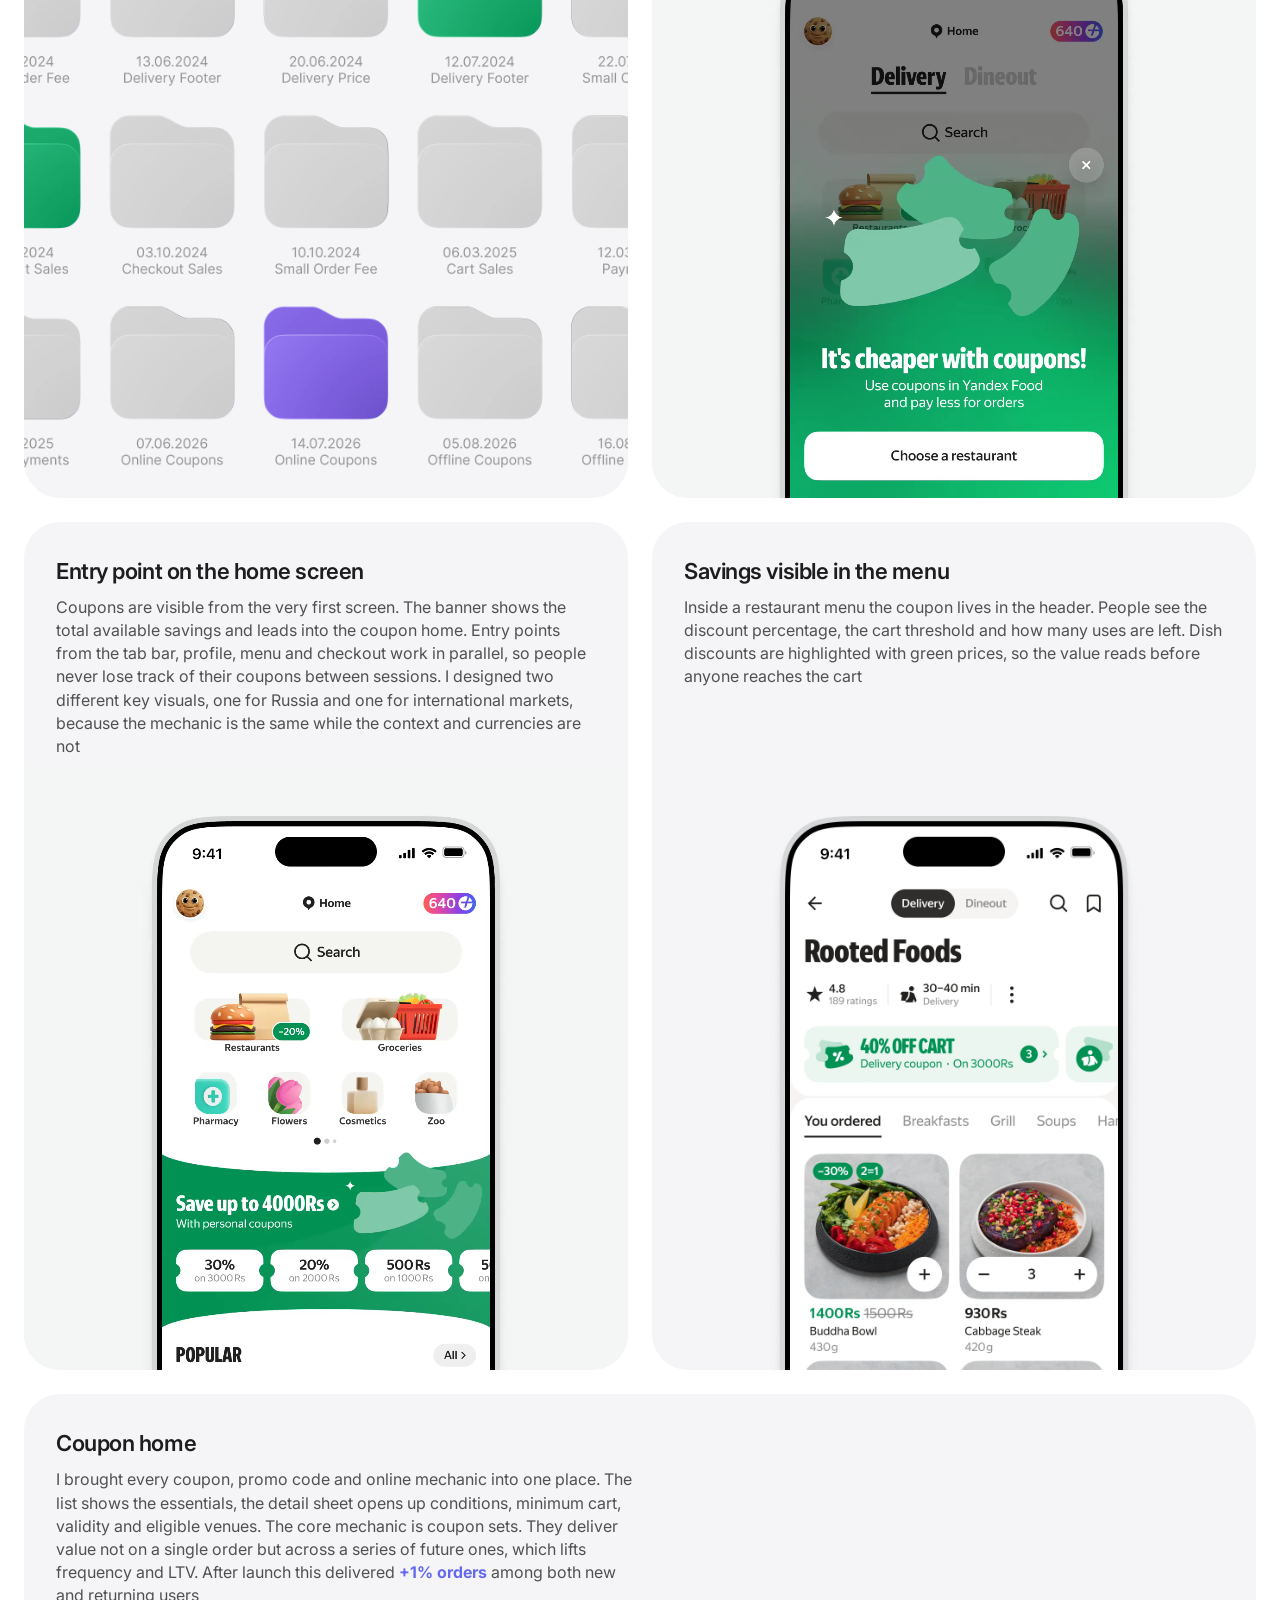
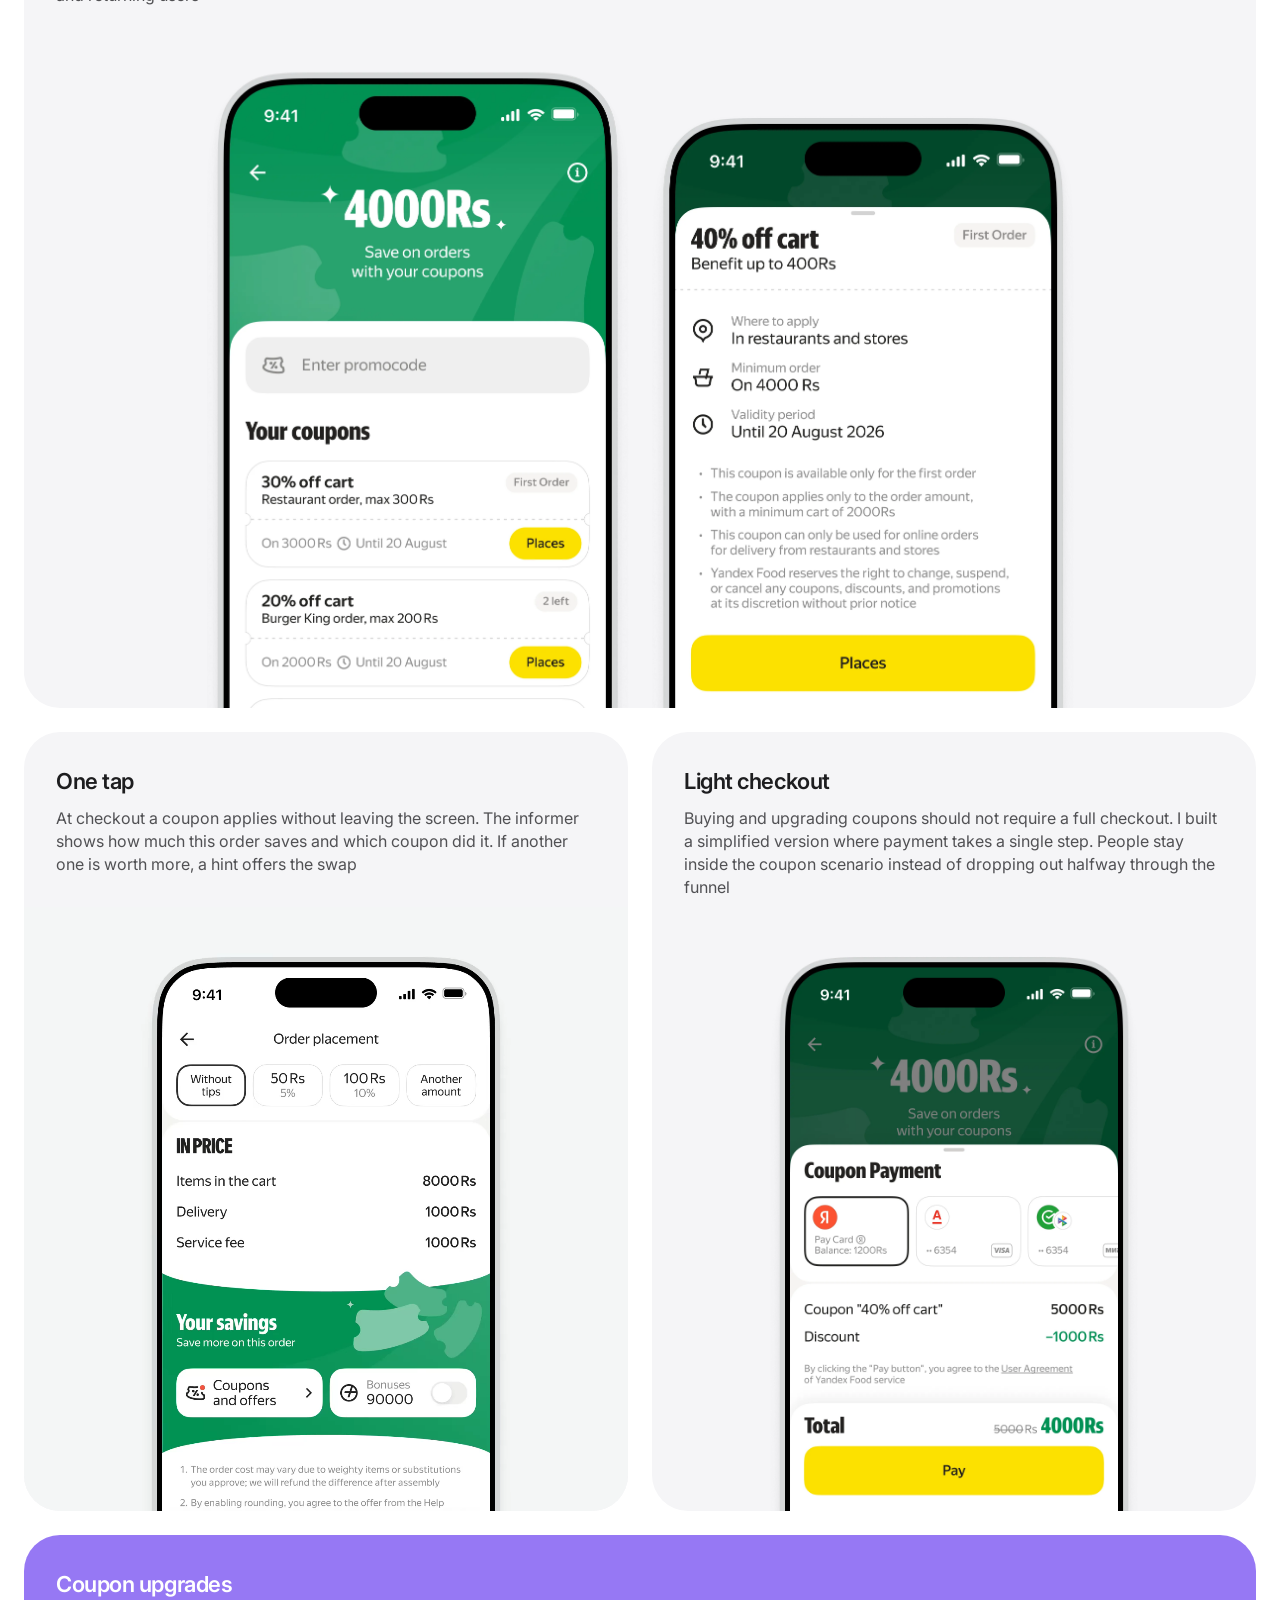
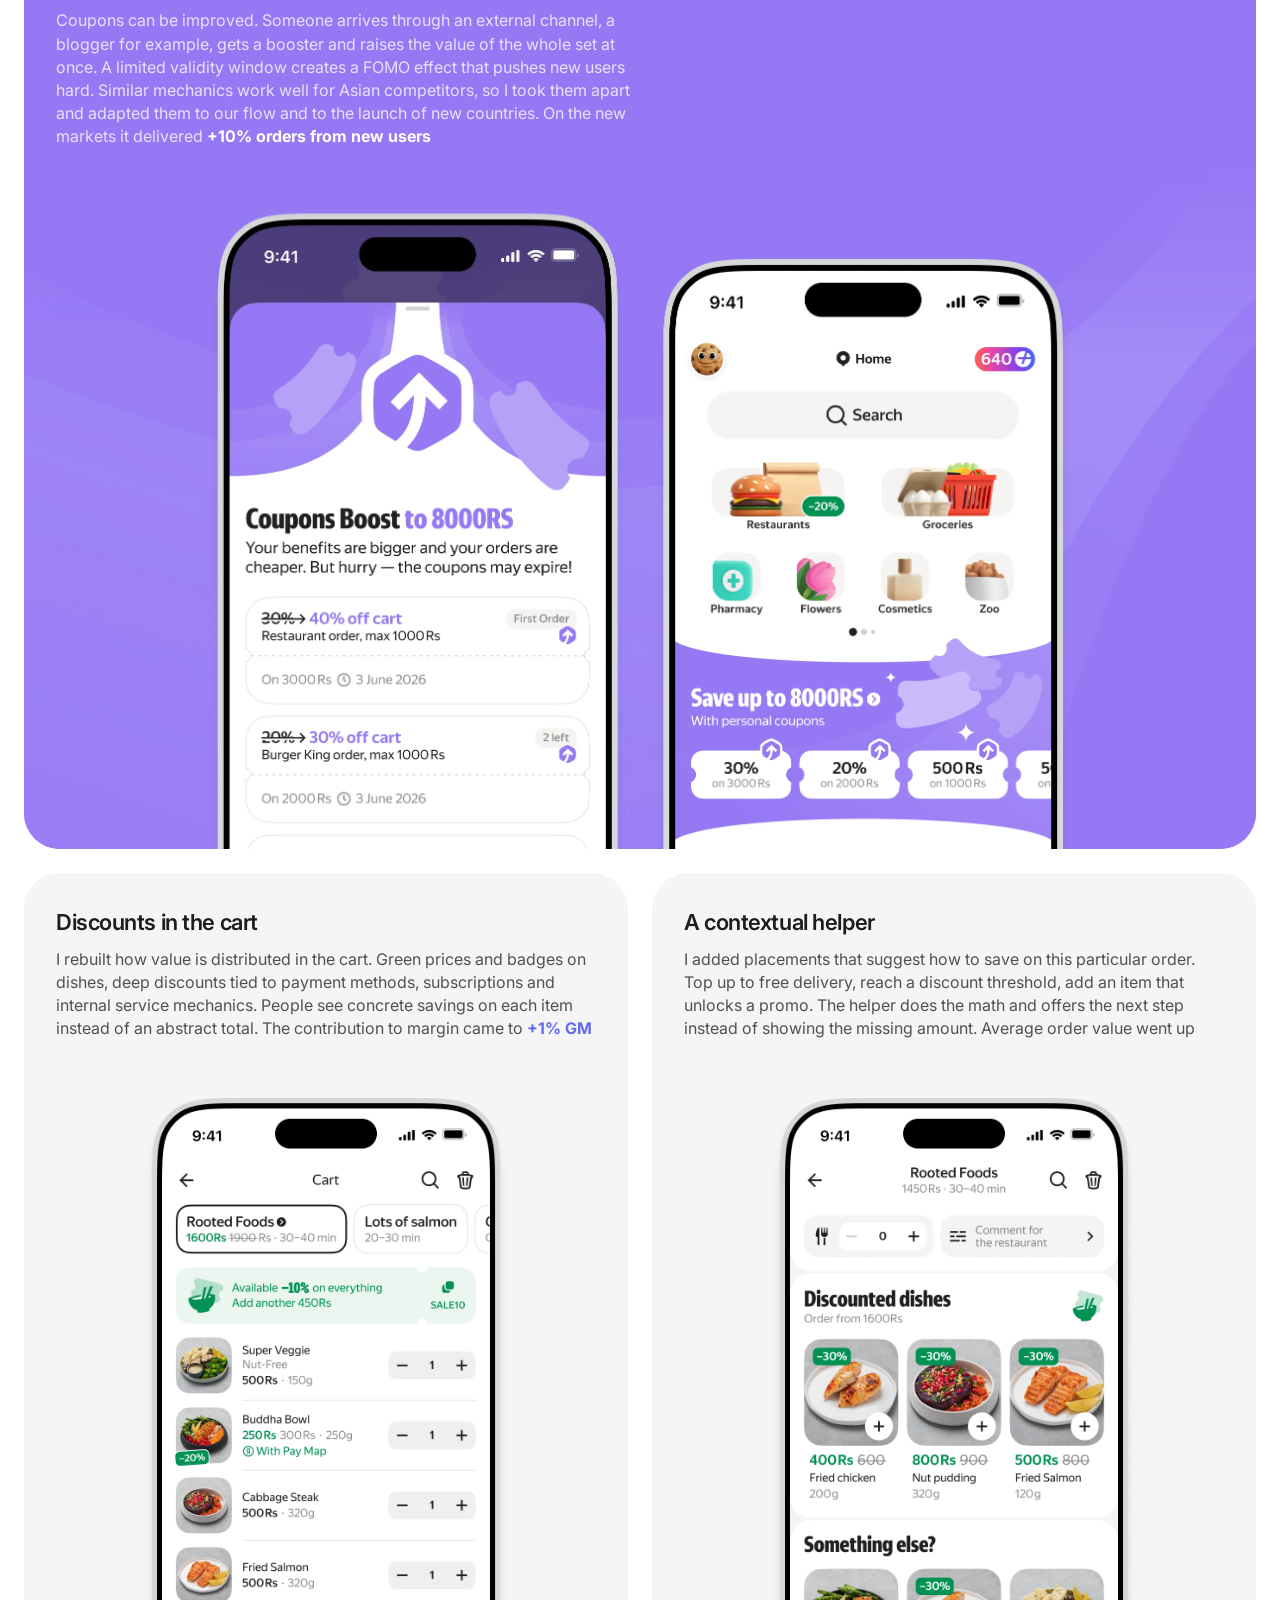
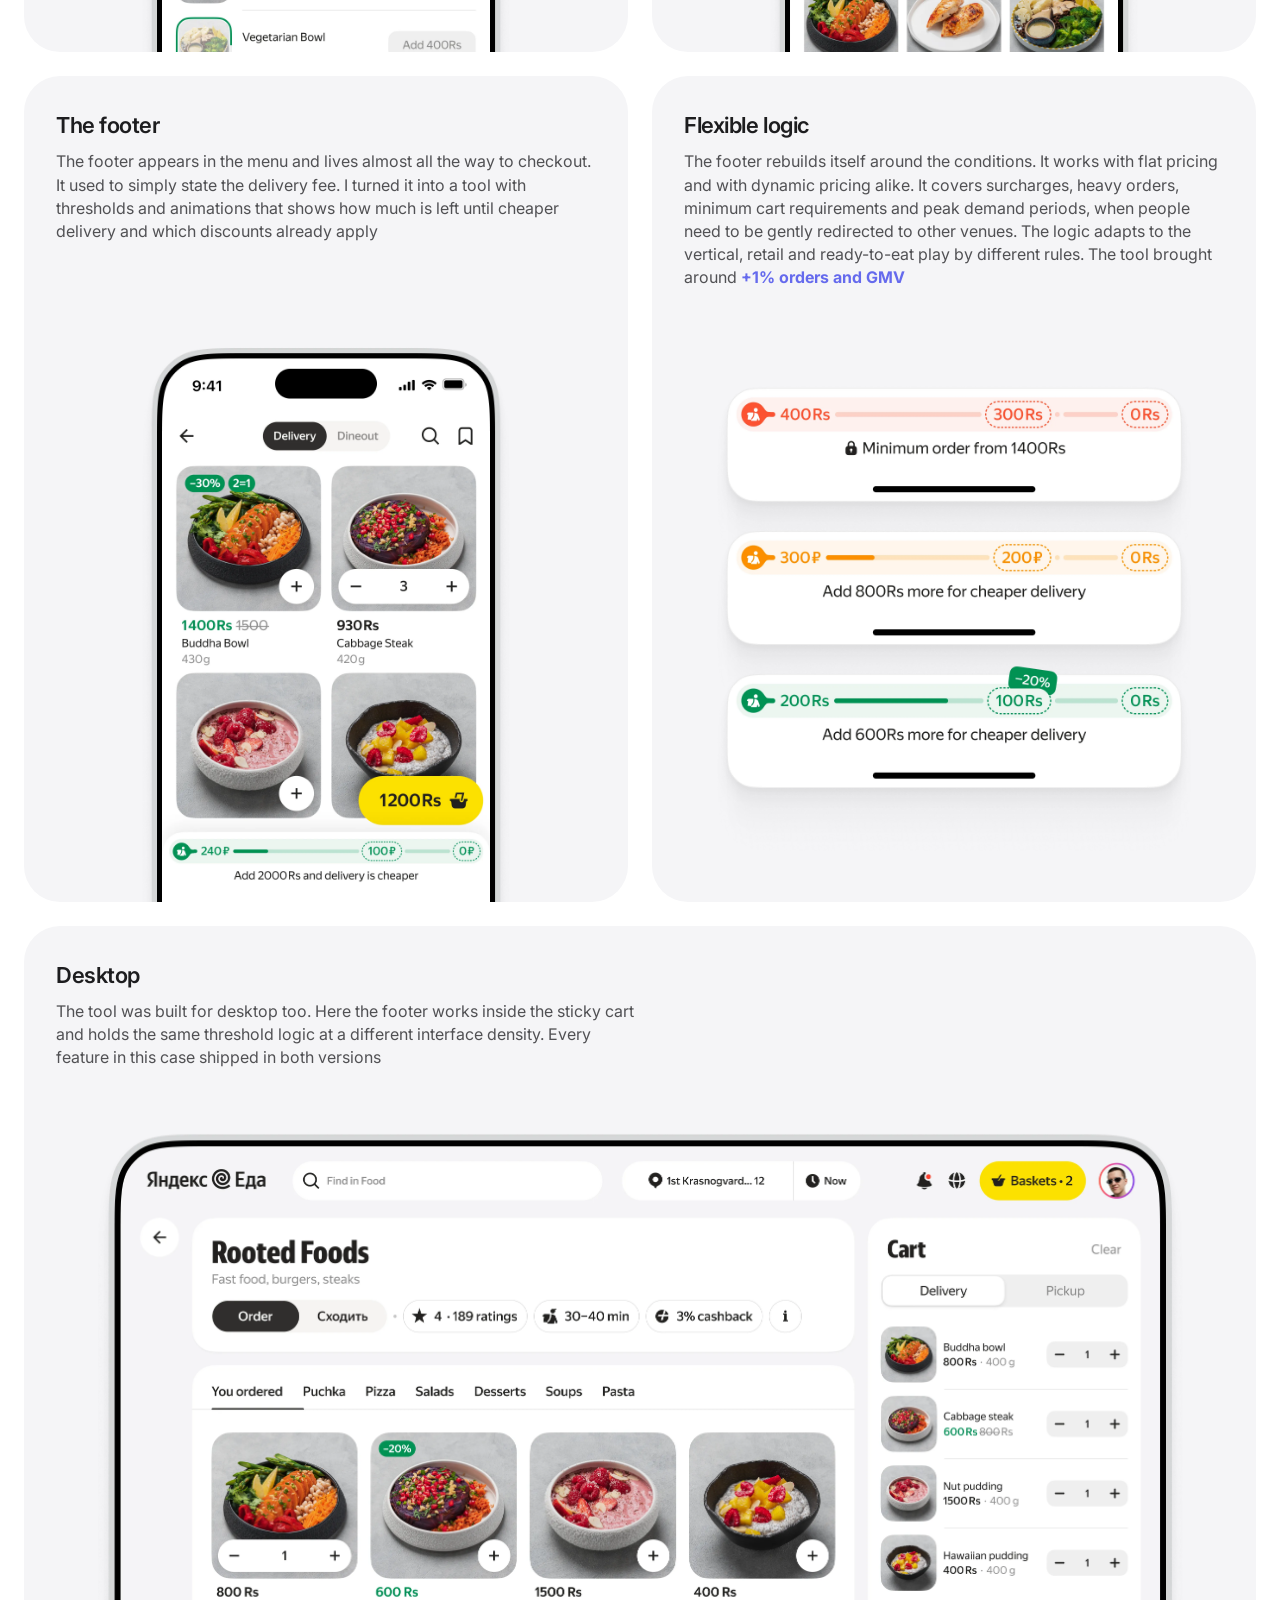
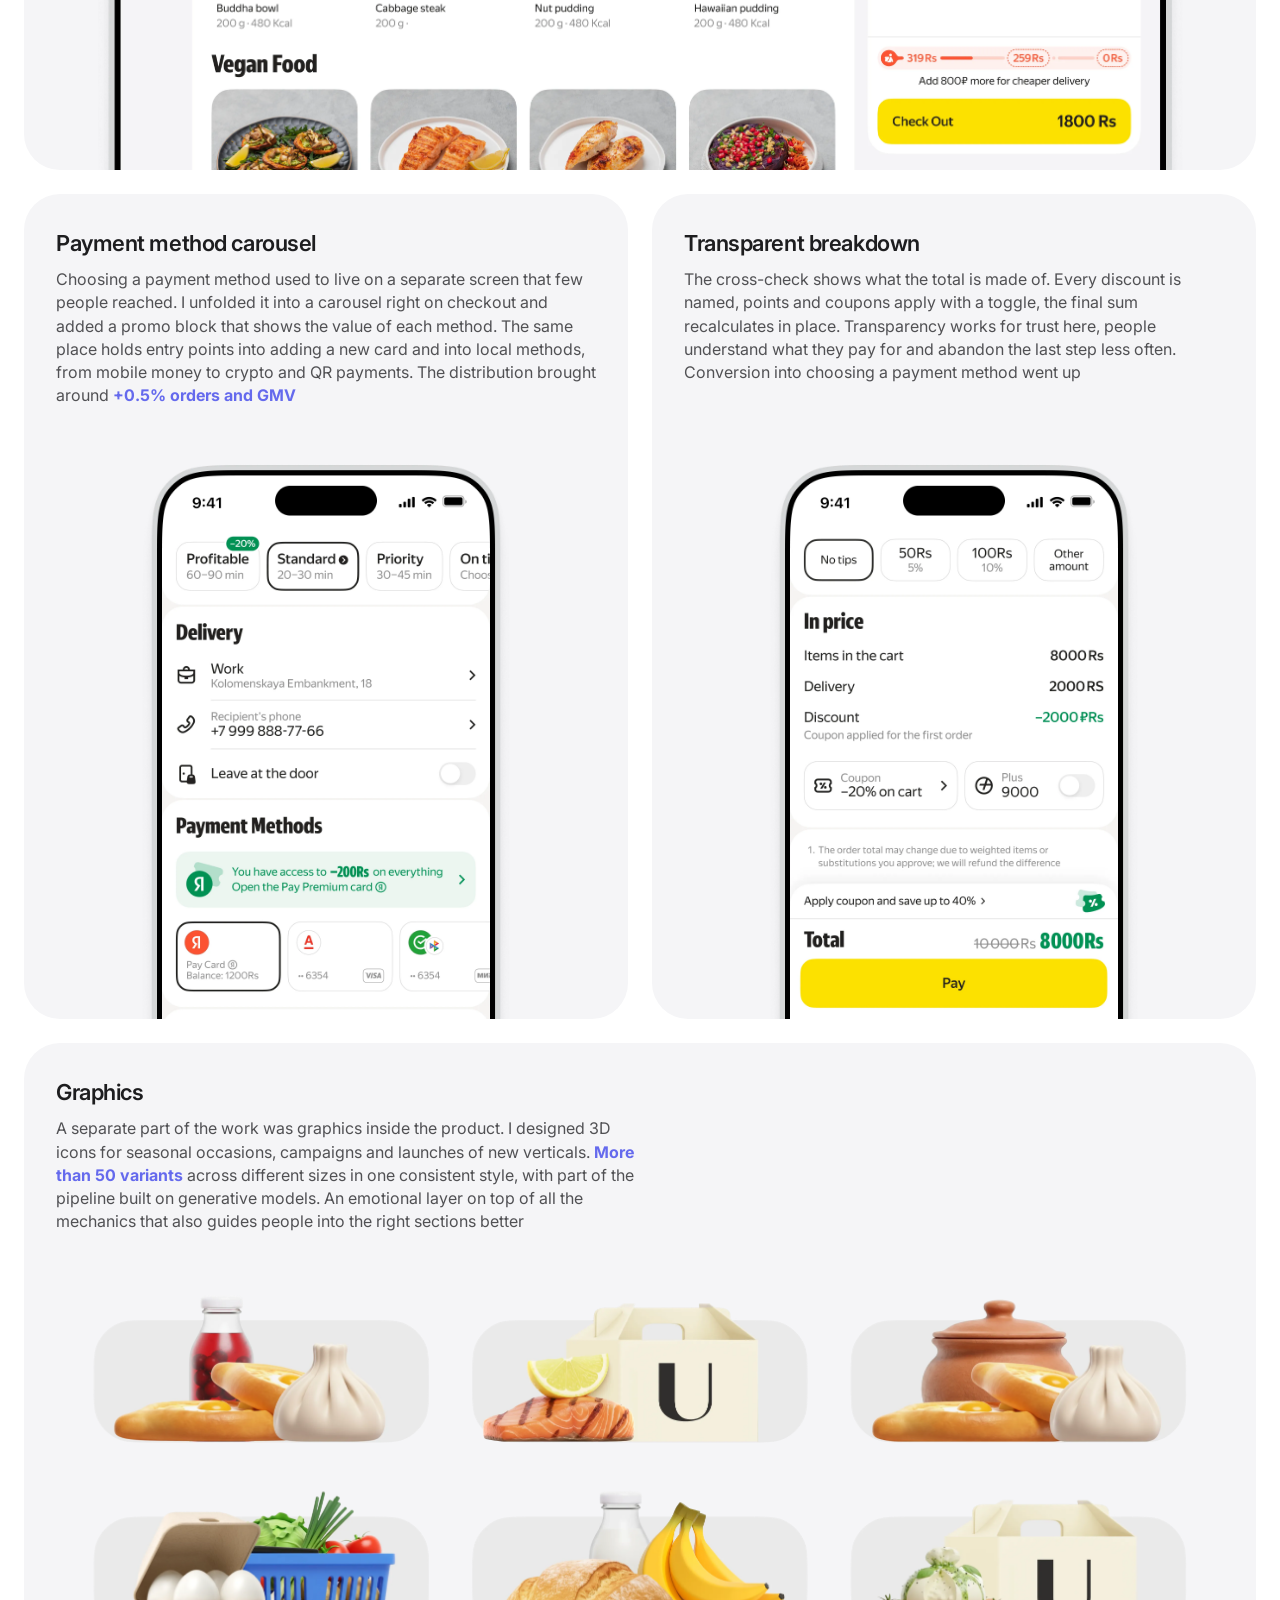
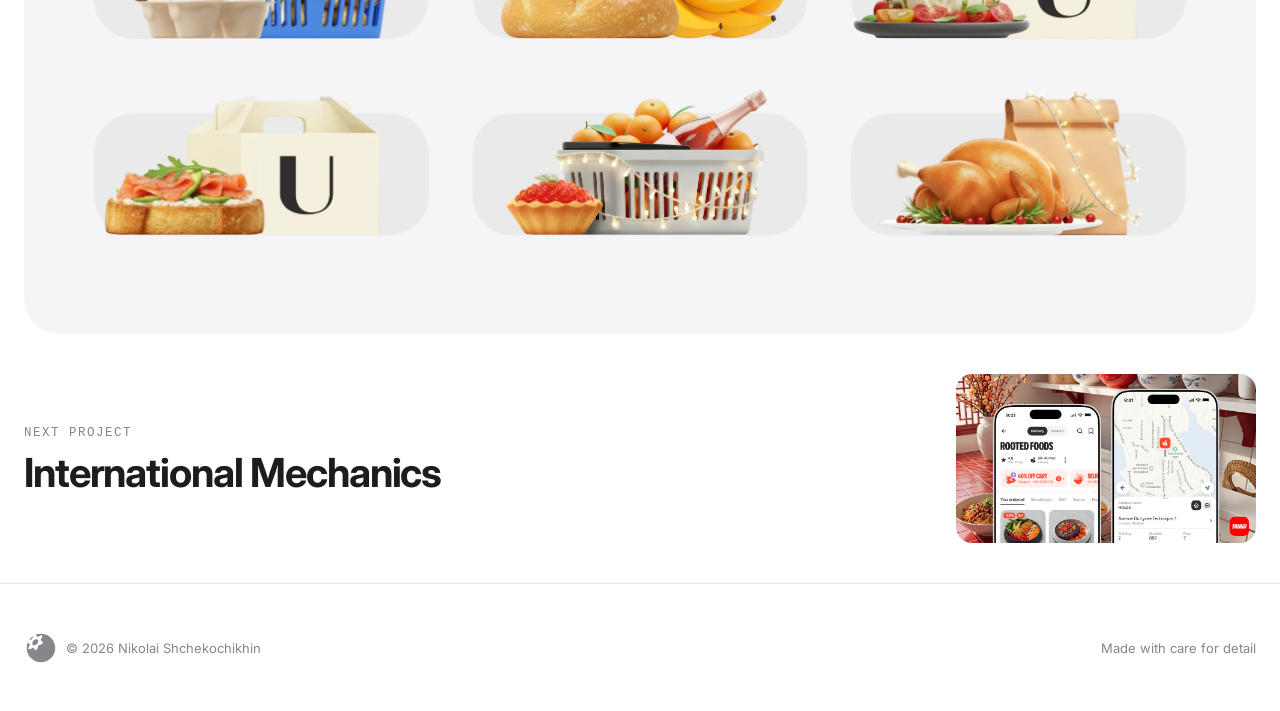
==== commit c6cc6a61: "Added New Project" ====
--- a/projects/discounts-and-growth/index.html
+++ b/projects/discounts-and-growth/index.html
@@ -260,12 +260,13 @@
     <!-- ========================= NEXT PROJECT (компактно) ========================= -->
     <section class="next">
       <div class="wrap reveal">
-        <a href="../order-and-support/index.html">
+        <!-- order-and-support пропущен: кейс заперт на главной. Откроется — вернуть его сюда -->
+        <a href="../international-mechanics/index.html">
           <div class="next-text">
             <span class="eyebrow" data-ru="Следующий проект" data-en="Next project">Следующий проект</span>
-            <h2 class="display" data-ru="Заказ и Поддержка" data-en="Order and Support">Заказ и Поддержка</h2>
-          </div>
-          <div class="next-cover"><img src="../order-and-support/img/01-cover-wide.webp" width="4000" height="2250" alt="Order and Support" loading="lazy" style="aspect-ratio:16/9;object-fit:cover"></div>
+            <h2 class="display" data-ru="Международные механики" data-en="International Mechanics">Международные механики</h2>
+          </div>
+          <div class="next-cover"><img src="../international-mechanics/img/01-cover-wide.webp" width="4000" height="2250" alt="International Mechanics" loading="lazy" style="aspect-ratio:16/9;object-fit:cover"></div>
         </a>
       </div>
     </section>
